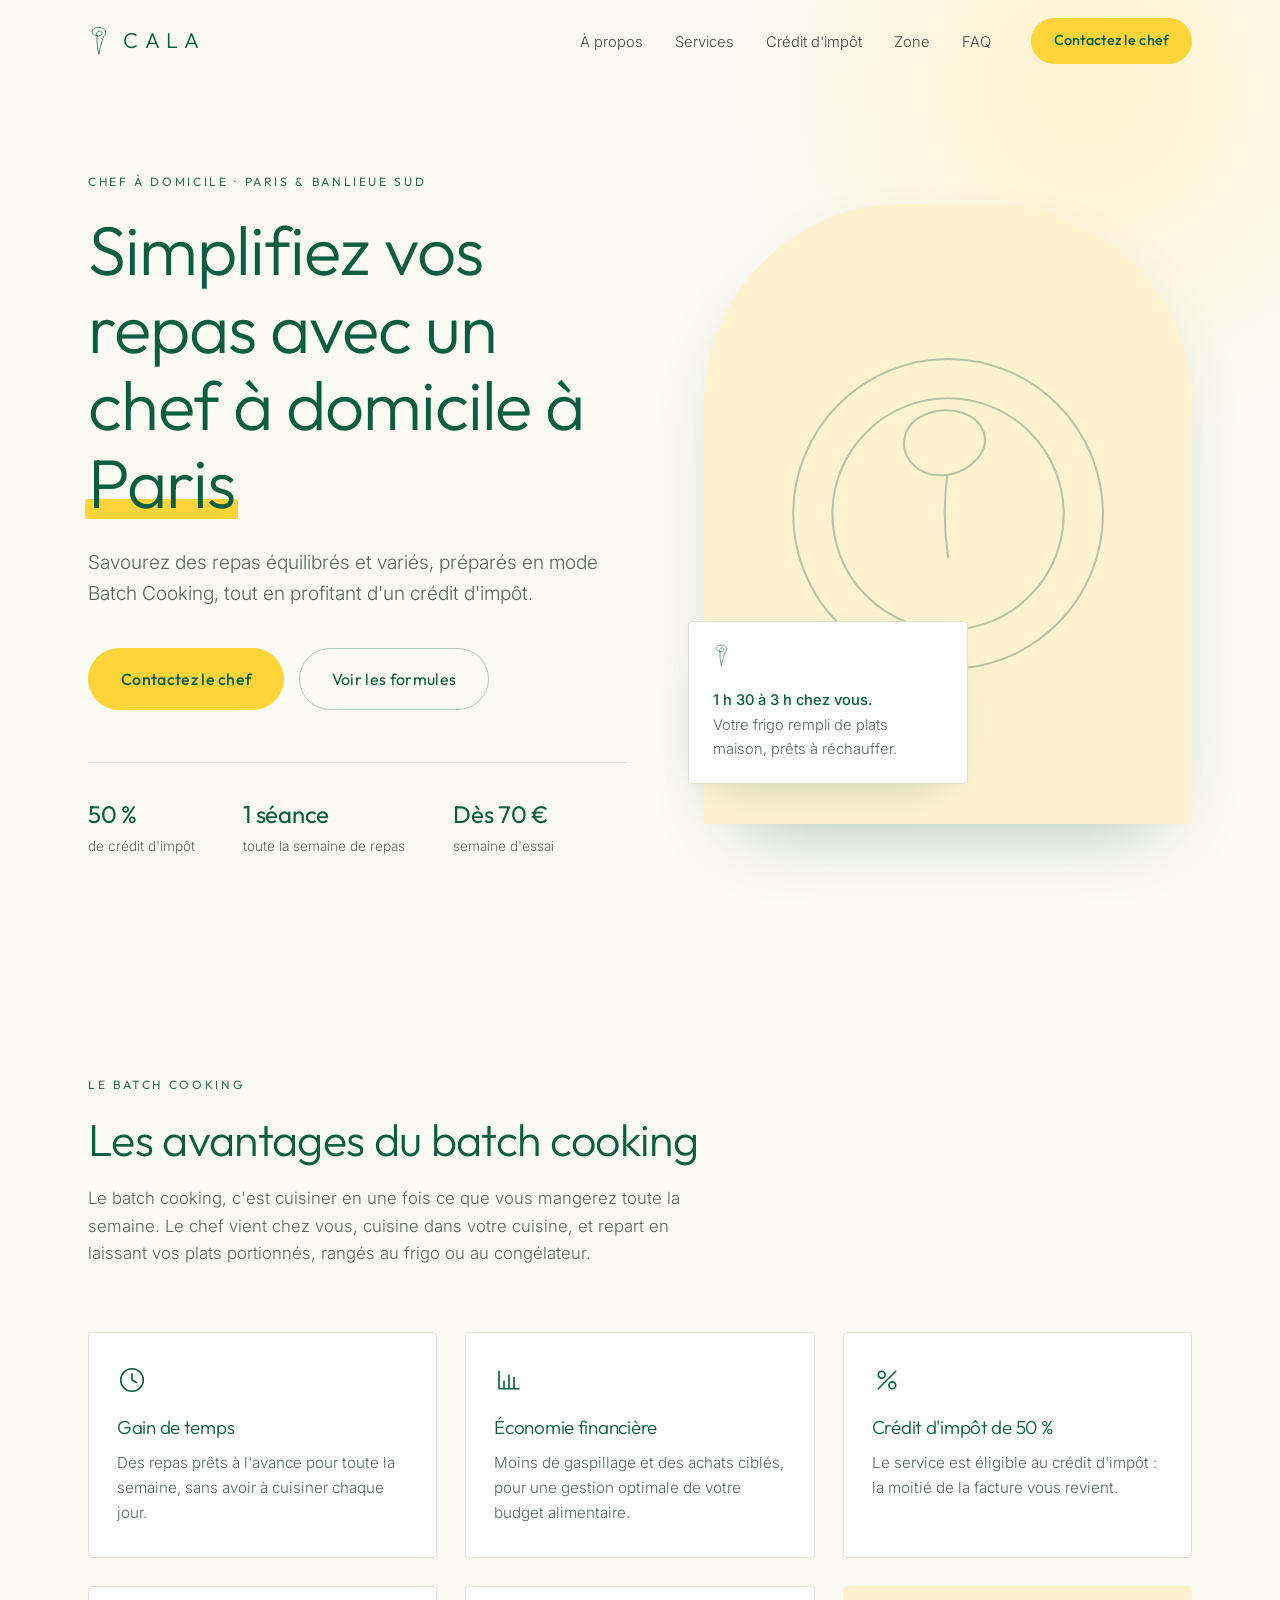
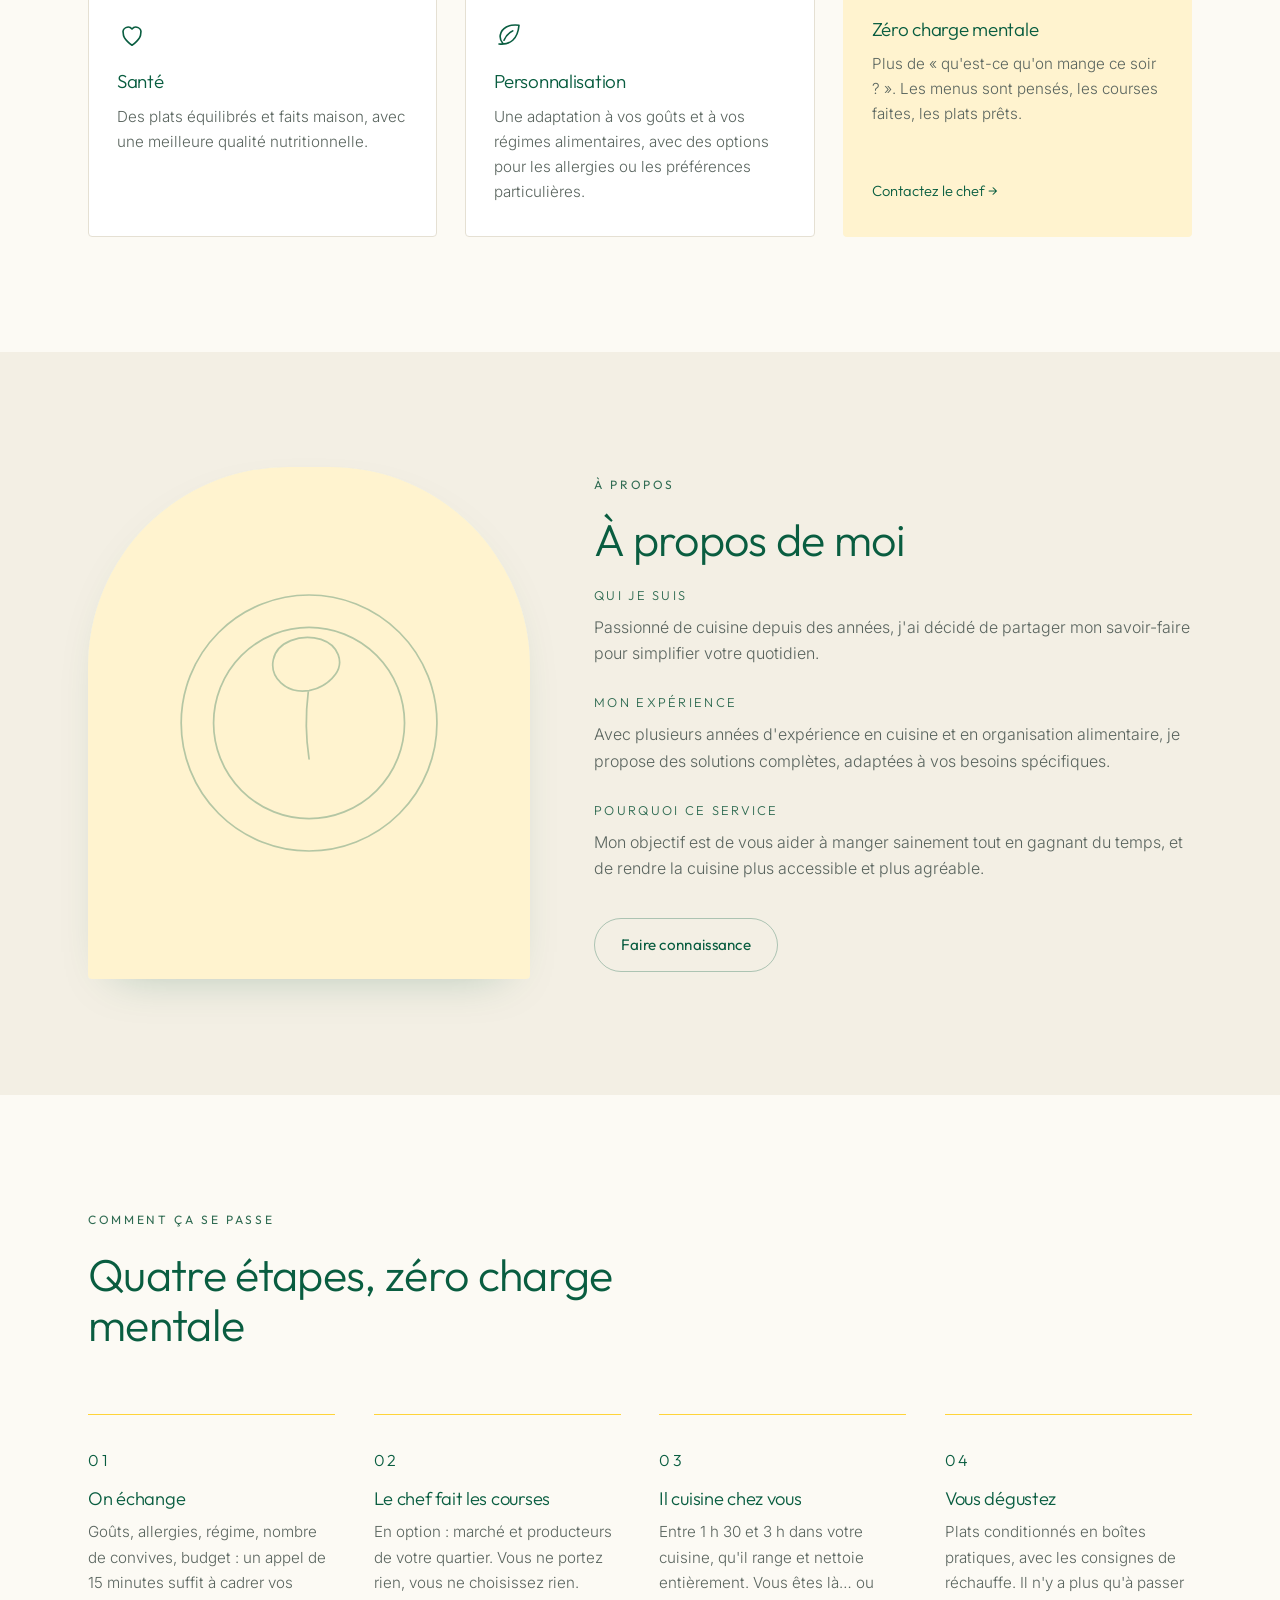
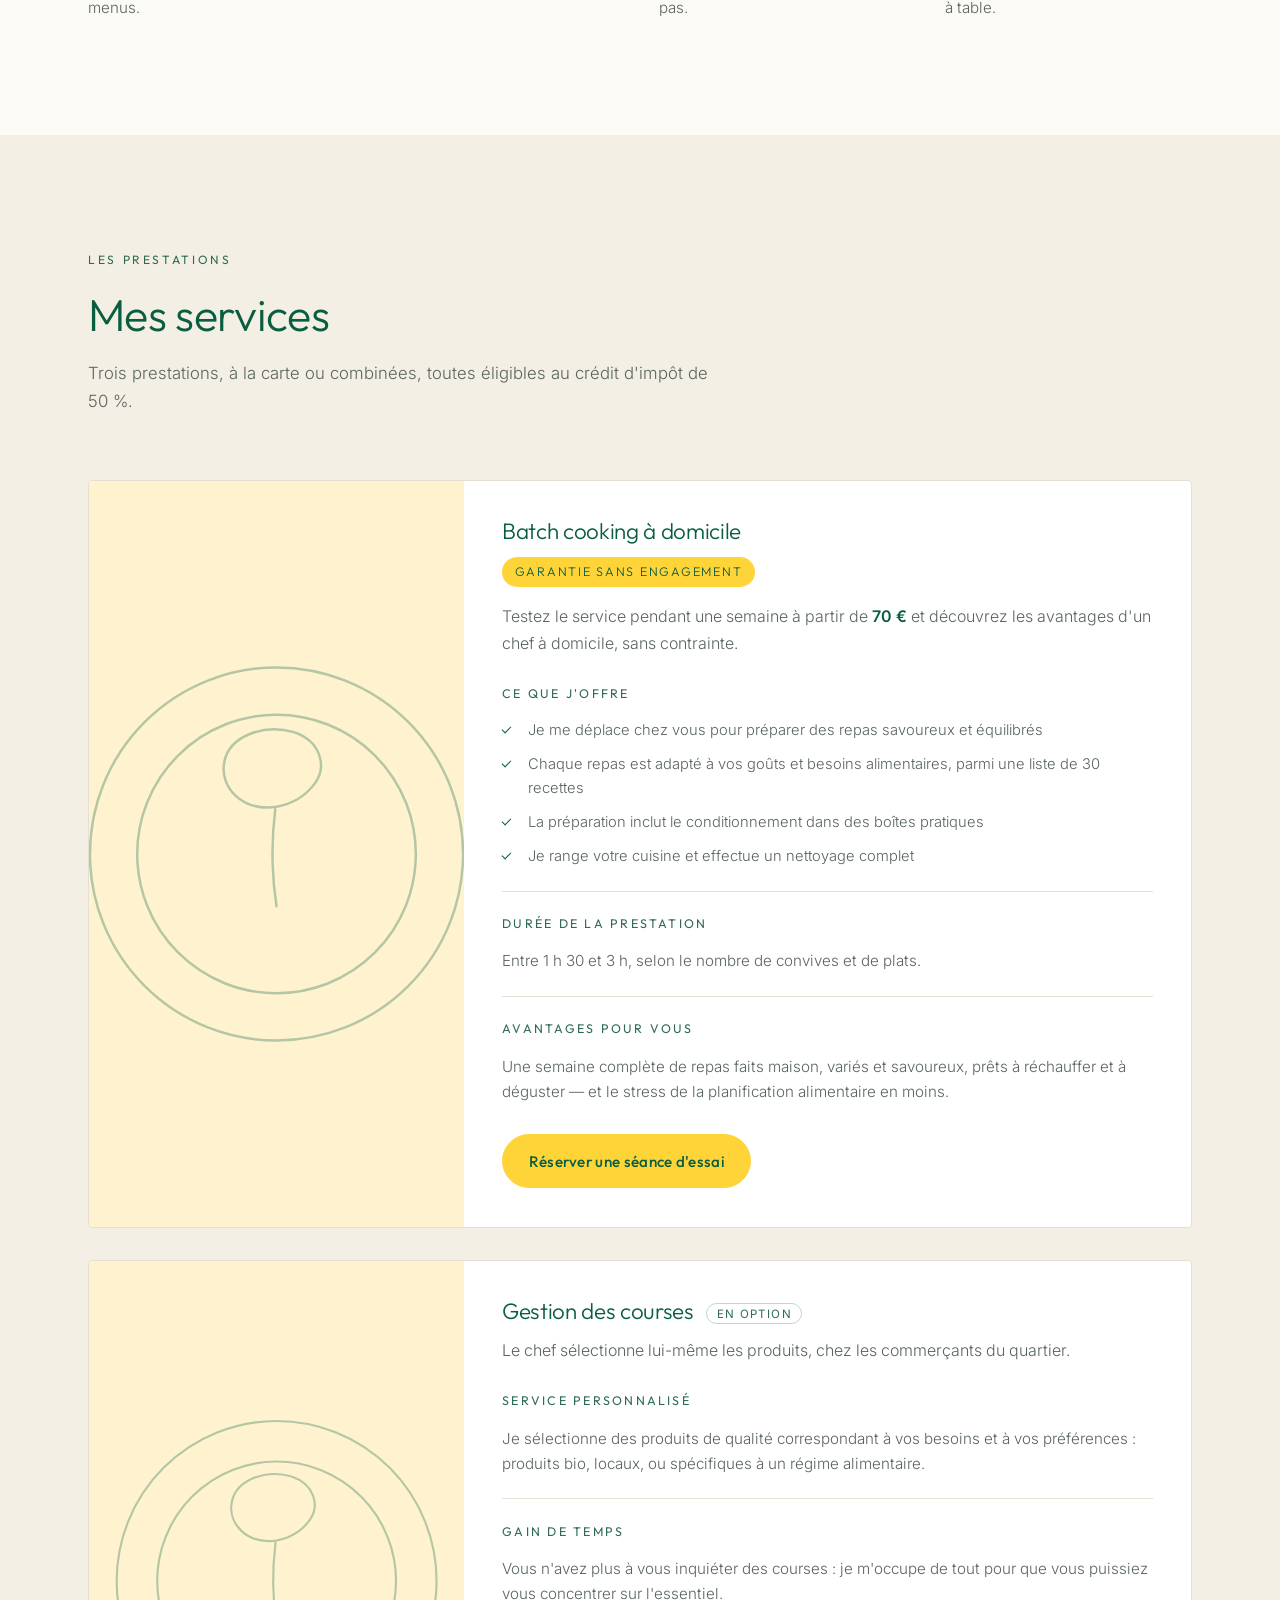
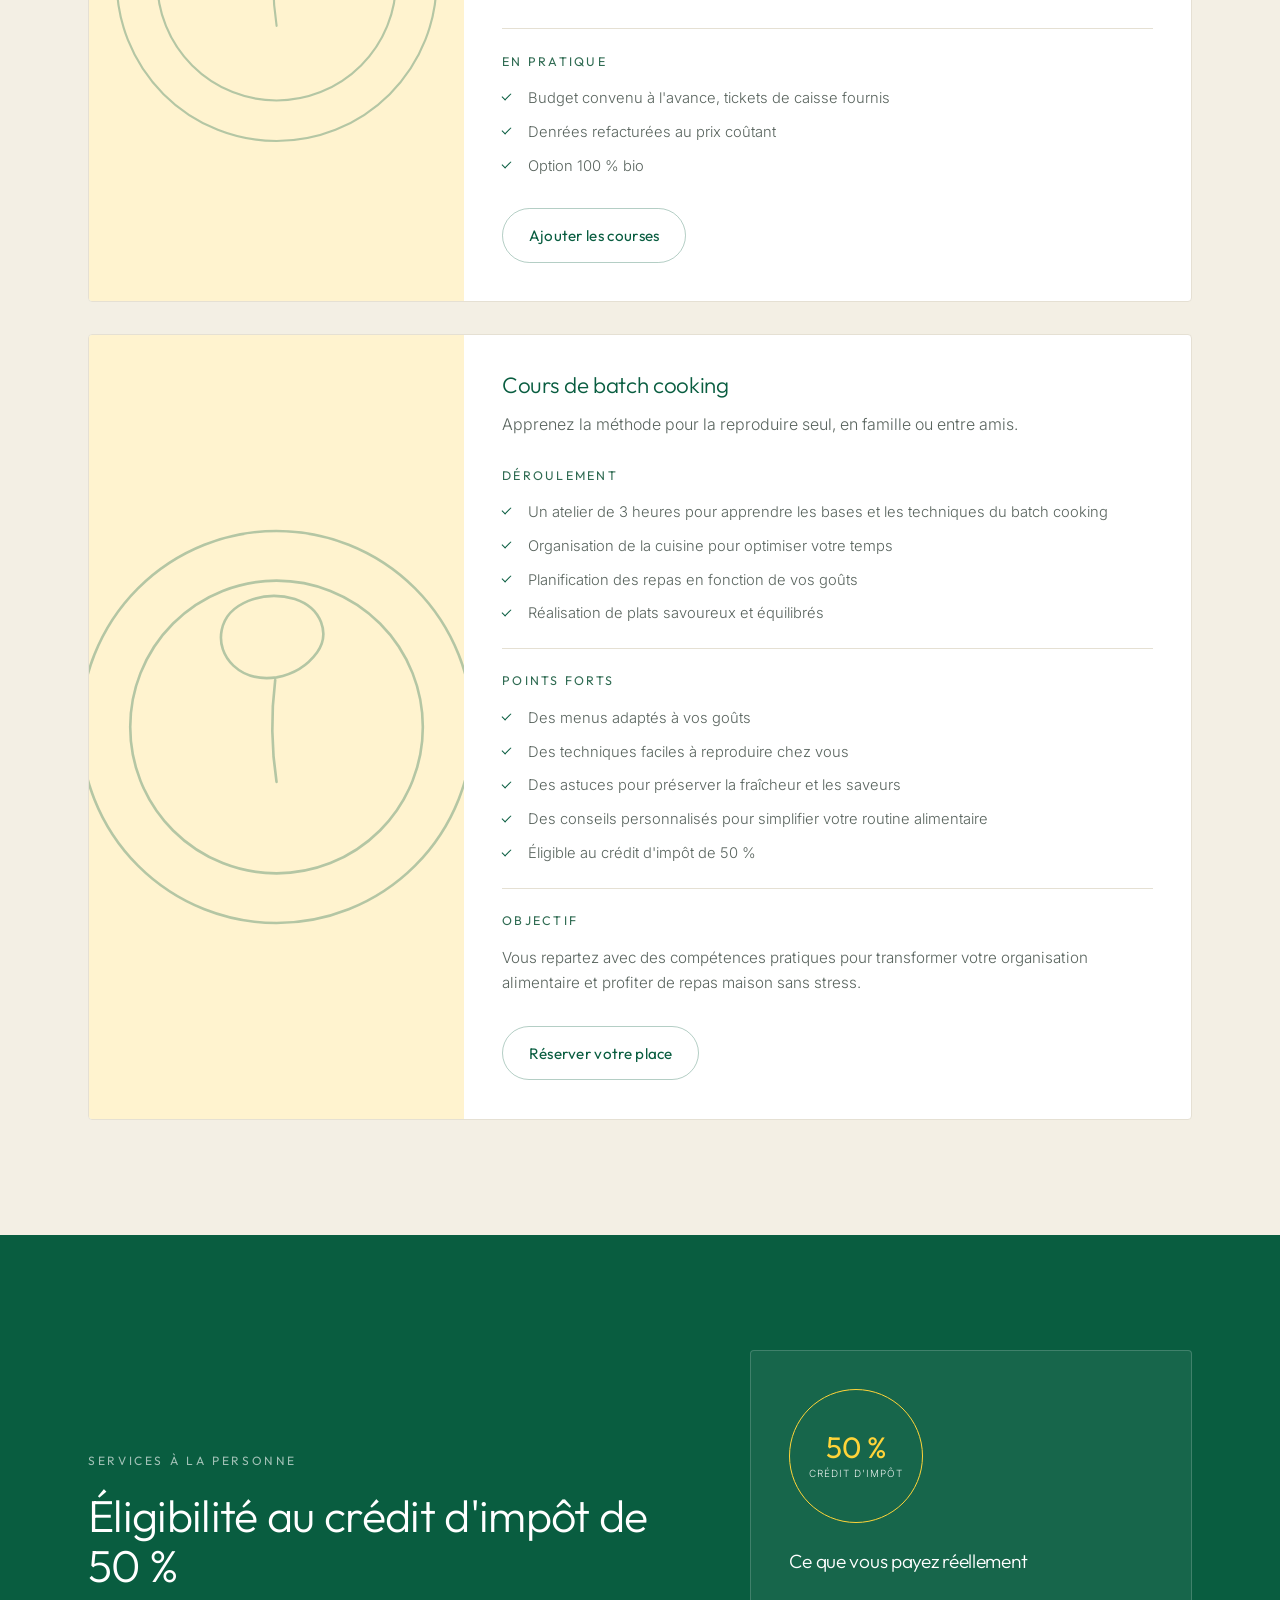
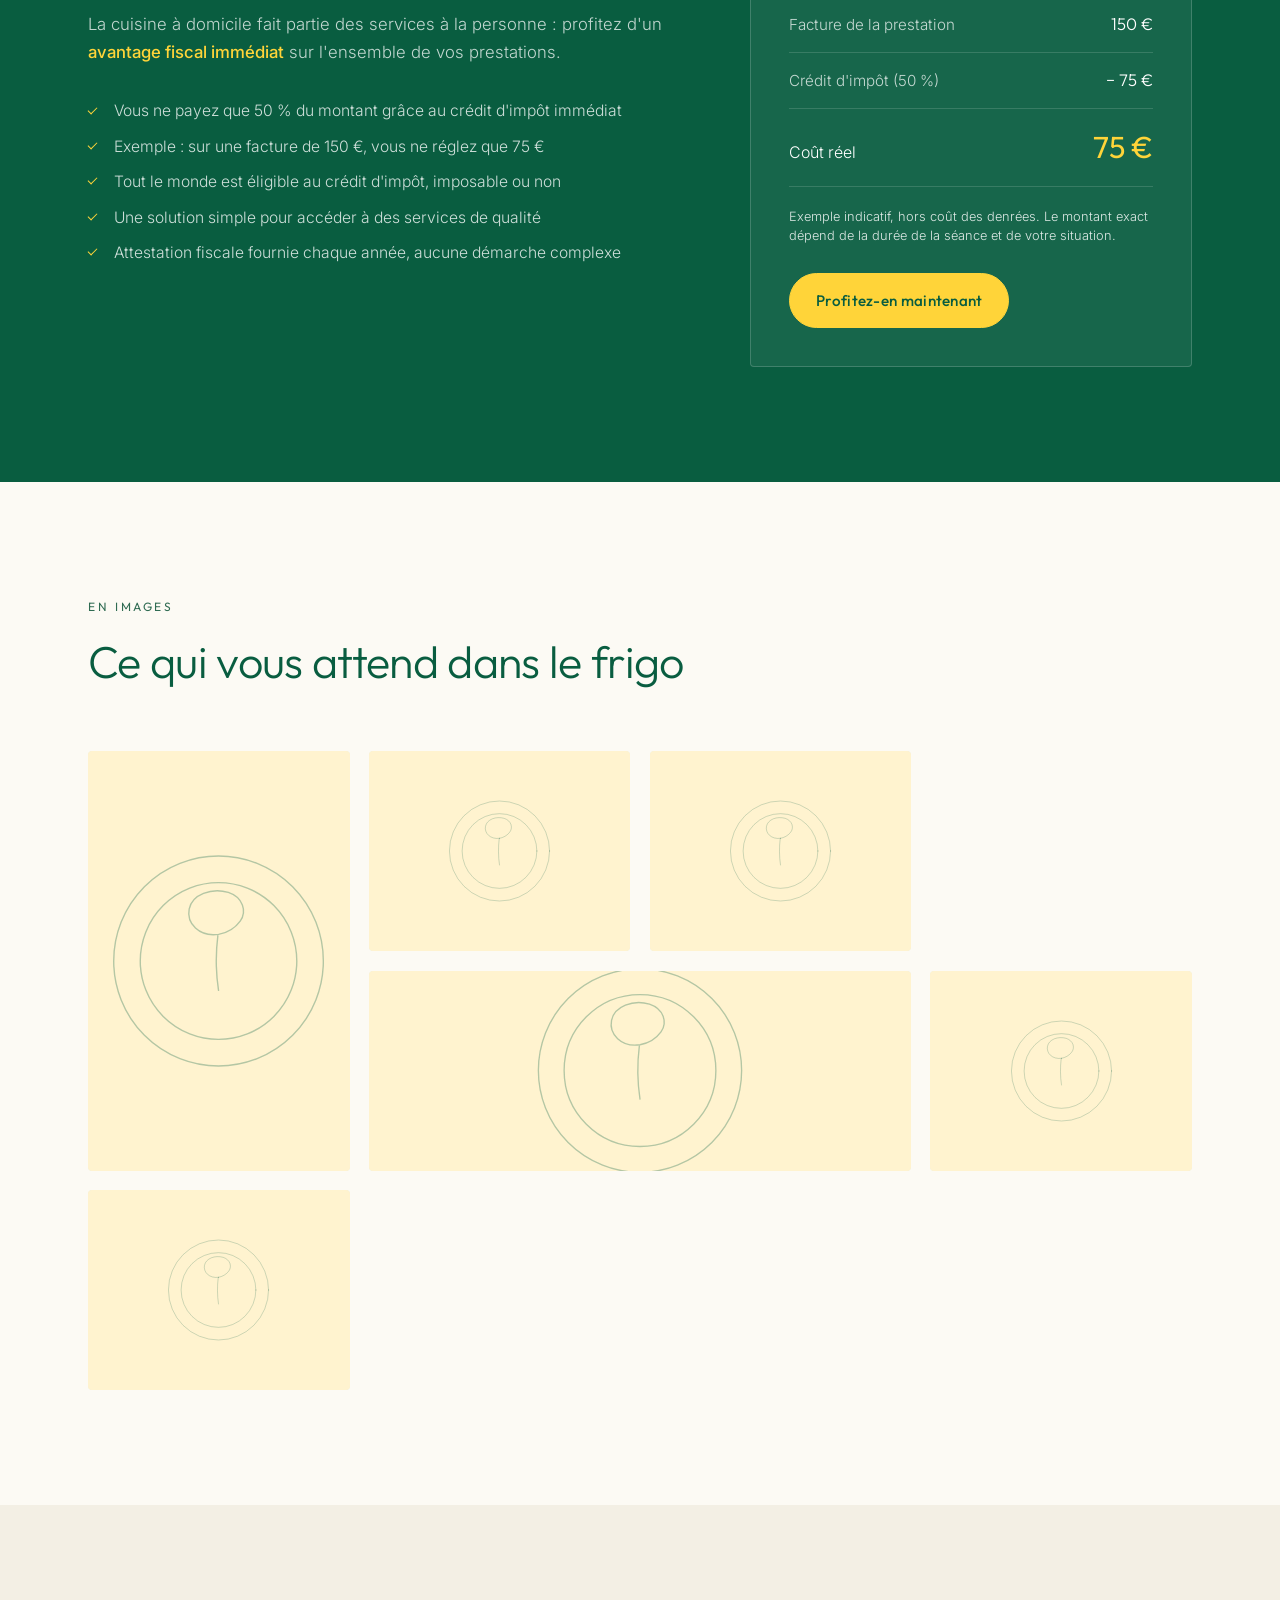
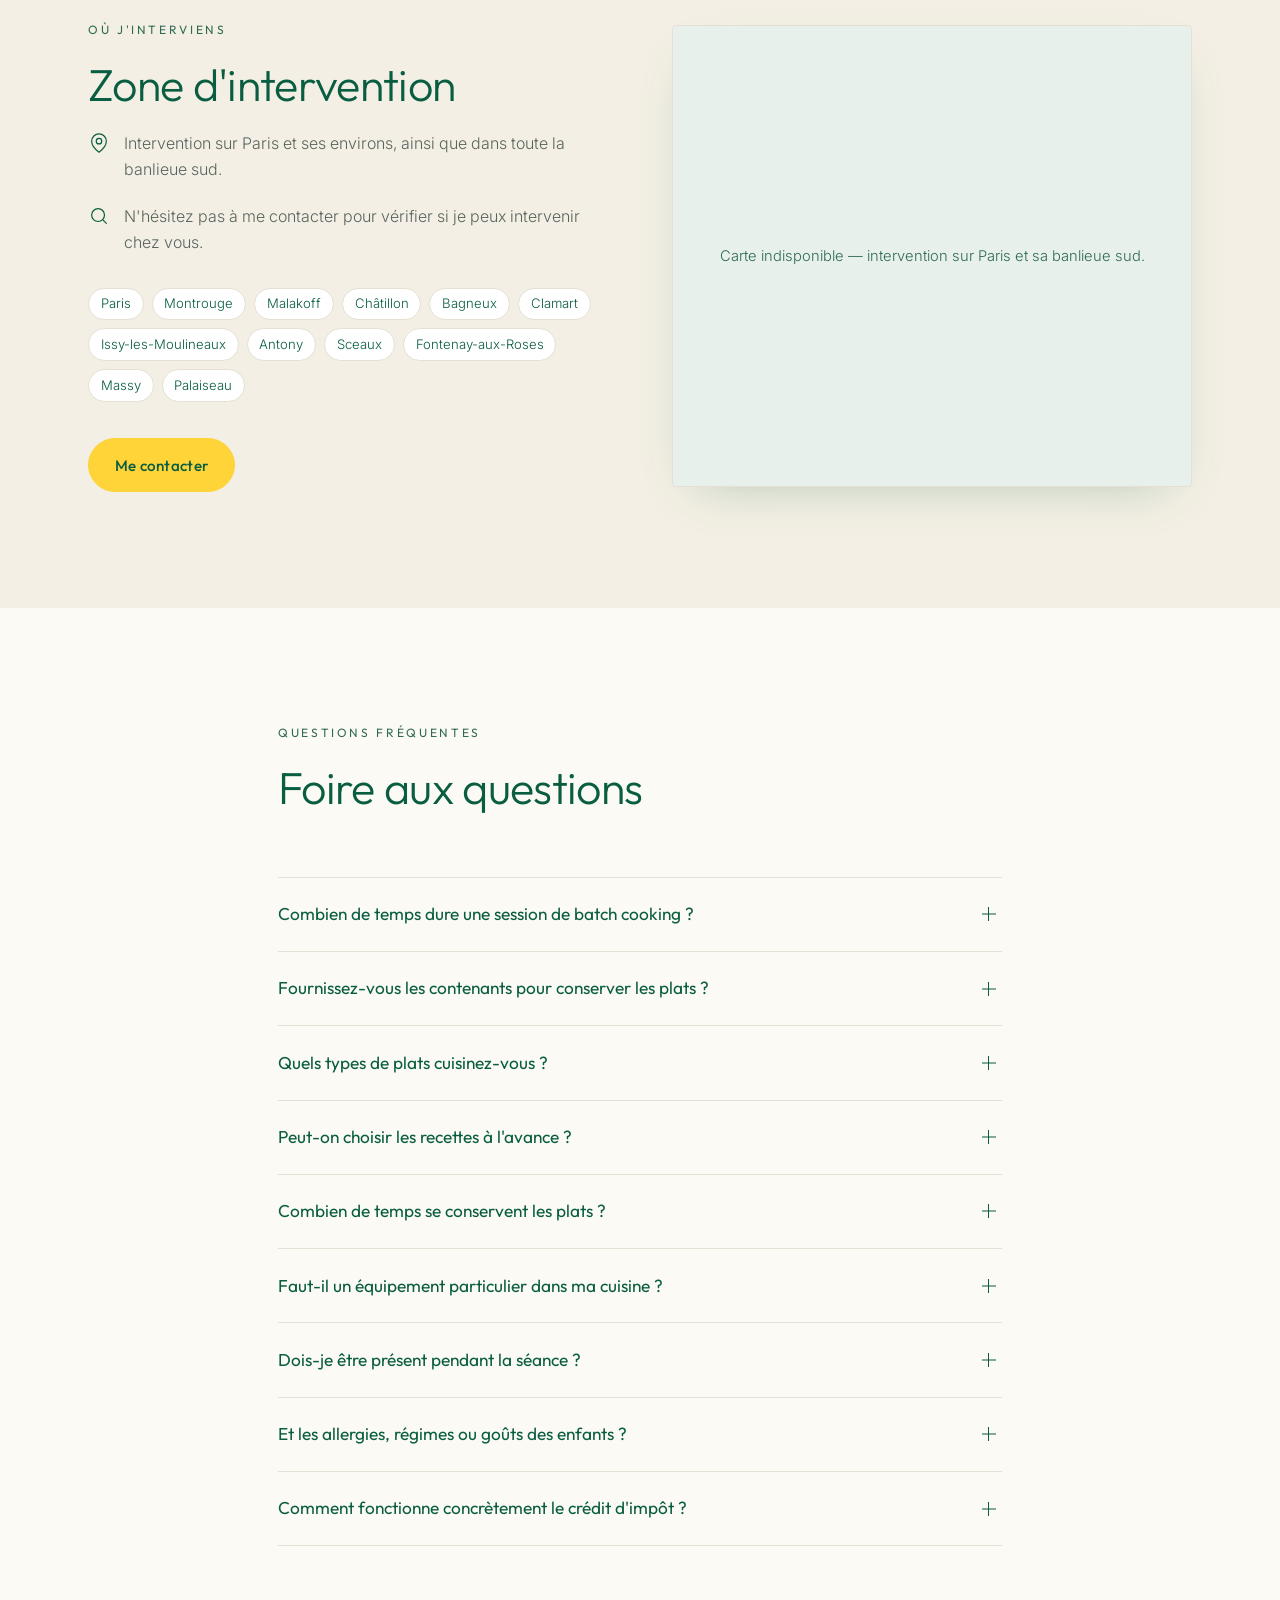
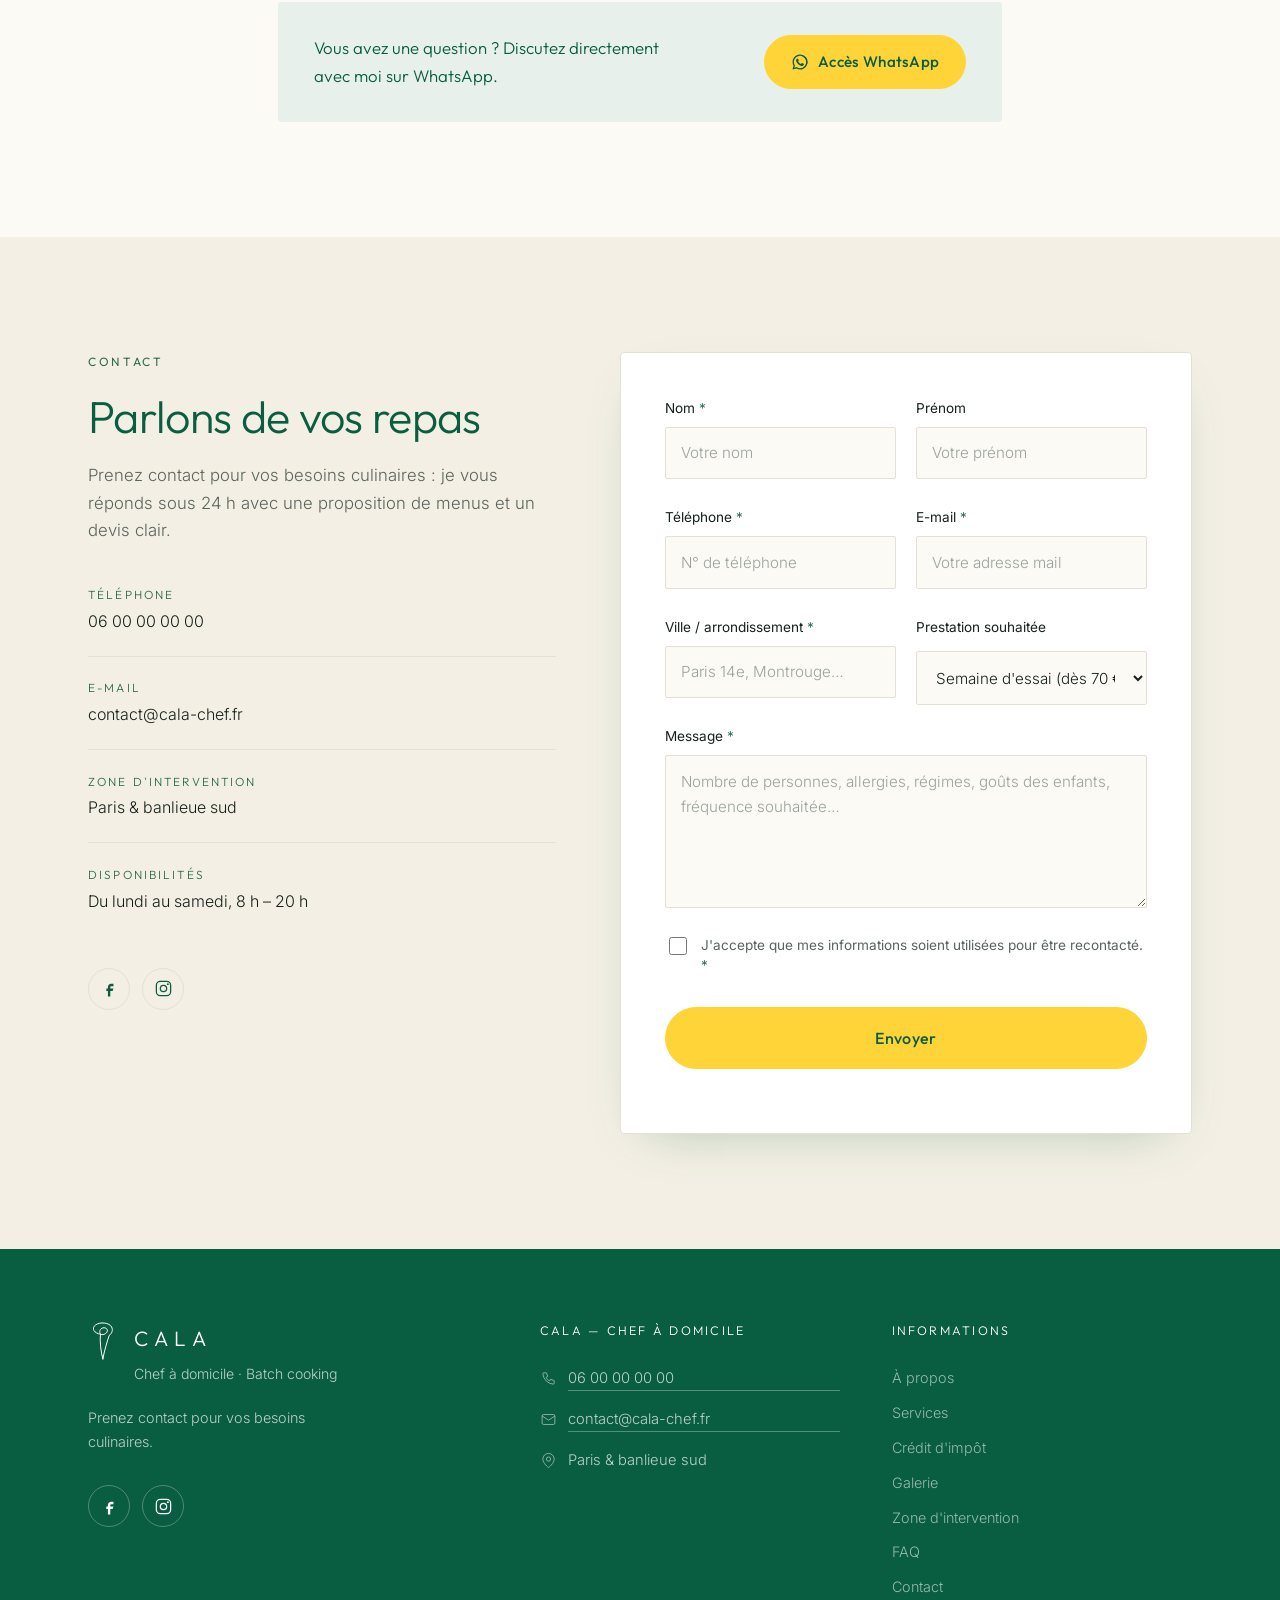
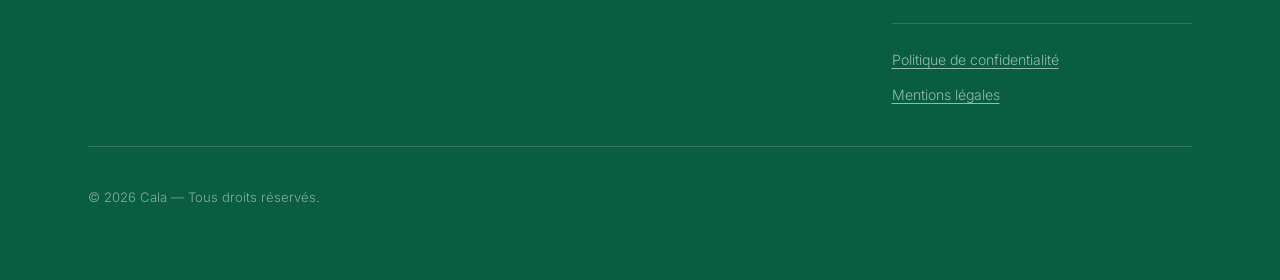
==== index.html @ 763d4fb4 "Zone d'intervention : recadrage de la carte, ajout de Massy et Palaiseau La carte était centrée sur " ====
<!DOCTYPE html>
<html lang="fr">
<head>
<meta charset="utf-8">
<meta name="viewport" content="width=device-width, initial-scale=1">
<title>Cala — Chef à domicile & batch cooking à Paris et en banlieue sud</title>
<meta name="description" content="Chef à domicile spécialisé en batch cooking à Paris et en banlieue sud. Une semaine de repas sains et variés préparés chez vous, avec 50 % de crédit d'impôt. Semaine d'essai sans engagement.">
<meta name="theme-color" content="#095D40">
<link rel="icon" href="assets/img/favicon.svg" type="image/svg+xml">
<meta property="og:type" content="website">
<meta property="og:title" content="Cala — Chef à domicile & batch cooking à Paris">
<meta property="og:description" content="Des repas équilibrés et variés préparés chez vous, en une seule séance. Crédit d'impôt de 50 %.">
<meta property="og:locale" content="fr_FR">
<link rel="preconnect" href="https://fonts.googleapis.com">
<link rel="preconnect" href="https://fonts.gstatic.com" crossorigin>
<link href="https://fonts.googleapis.com/css2?family=Outfit:wght@200;300;400;500;600&family=Inter:wght@300;400;500;600&display=swap" rel="stylesheet">
<link rel="stylesheet" href="assets/css/styles.css">
</head>
<body>

<a class="skip-link" href="#main">Aller au contenu principal</a>

<!-- Marque Cala : tracé unique réutilisé partout via <use> -->
<svg class="sprite" aria-hidden="true" focusable="false" width="0" height="0">
  <symbol id="cala-mark" viewBox="0 0 240 320">
    <g fill="none" stroke="currentColor" stroke-width="8" stroke-linecap="round" stroke-linejoin="round">
      <path d="M100 106 C 46 98, 26 58, 60 32 C 96 5, 170 12, 189 48 C 202 73, 191 99, 169 117 C 152 168, 130 240, 119 304"/>
      <path d="M99 110 C 94 165, 102 245, 119 304"/>
      <path d="M100 106 C 86 86, 96 60, 120 55 C 145 50, 162 68, 152 88 C 143 105, 114 116, 100 106 Z"/>
    </g>
  </symbol>
</svg>

<header class="site-header" id="header">
  <div class="container site-header__inner">
    <a class="brand" href="#hero" aria-label="Cala, accueil">
      <span class="brand__mark" aria-hidden="true">
        <svg viewBox="0 0 240 320" focusable="false"><use href="#cala-mark"/></svg>
      </span>
      <span class="brand__word">Cala</span>
    </a>

    <nav class="nav" id="nav" aria-label="Navigation principale">
      <ul class="nav__list">
        <li><a href="#a-propos">À propos</a></li>
        <li><a href="#services">Services</a></li>
        <li><a href="#credit-impot">Crédit d'impôt</a></li>
        <li><a href="#zone">Zone</a></li>
        <li><a href="#faq">FAQ</a></li>
      </ul>
      <a class="btn btn--primary nav__cta" href="#contact">Contactez le chef</a>
    </nav>

    <button class="burger" id="burger" aria-expanded="false" aria-controls="nav" aria-label="Ouvrir le menu">
      <span></span><span></span><span></span>
    </button>
  </div>
</header>

<main id="main">

  <!-- ============ HERO ============ -->
  <section class="hero" id="hero">
    <div class="container hero__inner">
      <div class="hero__content">
        <p class="eyebrow reveal">Chef à domicile · Paris &amp; banlieue sud</p>
        <h1 class="hero__title reveal">
          Simplifiez vos repas avec un chef à domicile à <span class="u-accent" data-city>Paris</span>
        </h1>
        <p class="hero__slogan reveal">
          Savourez des repas équilibrés et variés, préparés en mode Batch&nbsp;Cooking,
          tout en profitant d'un crédit d'impôt.
        </p>
        <div class="hero__actions reveal">
          <a class="btn btn--primary btn--lg" href="#contact">Contactez le chef</a>
          <a class="btn btn--ghost btn--lg" href="#services">Voir les formules</a>
        </div>
        <ul class="hero__proof reveal">
          <li><strong>50&nbsp;%</strong><span>de crédit d'impôt</span></li>
          <li><strong>1 séance</strong><span>toute la semaine de repas</span></li>
          <li><strong>Dès 70&nbsp;€</strong><span>semaine d'essai</span></li>
        </ul>
      </div>

      <div class="hero__visual reveal">
        <figure class="hero__photo">
          <img src="https://images.unsplash.com/photo-1546069901-ba9599a7e63c?auto=format&fit=crop&w=900&q=80"
               alt="Bol repas équilibré préparé par un chef à domicile" width="900" height="1100" fetchpriority="high">
        </figure>
        <div class="hero__card">
          <span class="hero__card-mark" aria-hidden="true">
            <svg viewBox="0 0 240 320" focusable="false"><use href="#cala-mark"/></svg>
          </span>
          <p><strong>1 h 30 à 3 h chez vous.</strong> Votre frigo rempli de plats maison, prêts à réchauffer.</p>
        </div>
      </div>
    </div>
  </section>

  <!-- ============ AVANTAGES ============ -->
  <section class="section" id="avantages">
    <div class="container">
      <header class="section__head reveal">
        <p class="eyebrow">Le batch cooking</p>
        <h2 class="section__title">Les avantages du batch cooking</h2>
        <p class="section__lead">
          Le batch cooking, c'est cuisiner en une fois ce que vous mangerez toute la semaine.
          Le chef vient chez vous, cuisine dans votre cuisine, et repart en laissant vos plats
          portionnés, rangés au frigo ou au congélateur.
        </p>
      </header>

      <ul class="cards cards--3">
        <li class="card reveal">
          <span class="card__icon" aria-hidden="true">
            <svg viewBox="0 0 24 24" fill="none" stroke="currentColor" stroke-width="1.3" stroke-linecap="round" stroke-linejoin="round">
              <circle cx="12" cy="12" r="9"/><path d="M12 7v5l3.5 2"/>
            </svg>
          </span>
          <h3>Gain de temps</h3>
          <p>Des repas prêts à l'avance pour toute la semaine, sans avoir à cuisiner chaque jour.</p>
        </li>
        <li class="card reveal">
          <span class="card__icon" aria-hidden="true">
            <svg viewBox="0 0 24 24" fill="none" stroke="currentColor" stroke-width="1.3" stroke-linecap="round" stroke-linejoin="round">
              <path d="M4 19V5m0 14h16M8 19v-6m4 6V8m4 11v-9"/>
            </svg>
          </span>
          <h3>Économie financière</h3>
          <p>Moins de gaspillage et des achats ciblés, pour une gestion optimale de votre budget alimentaire.</p>
        </li>
        <li class="card reveal">
          <span class="card__icon" aria-hidden="true">
            <svg viewBox="0 0 24 24" fill="none" stroke="currentColor" stroke-width="1.3" stroke-linecap="round" stroke-linejoin="round">
              <path d="M19 5 5 19"/><circle cx="7.75" cy="7.75" r="2.75"/><circle cx="16.25" cy="16.25" r="2.75"/>
            </svg>
          </span>
          <h3>Crédit d'impôt de 50 %</h3>
          <p>Le service est éligible au crédit d'impôt : la moitié de la facture vous revient.</p>
        </li>
        <li class="card reveal">
          <span class="card__icon" aria-hidden="true">
            <svg viewBox="0 0 24 24" fill="none" stroke="currentColor" stroke-width="1.3" stroke-linecap="round" stroke-linejoin="round">
              <path d="M12 21s-7-4.6-7-9.5A4 4 0 0 1 12 8a4 4 0 0 1 7 3.5C19 16.4 12 21 12 21z"/>
            </svg>
          </span>
          <h3>Santé</h3>
          <p>Des plats équilibrés et faits maison, avec une meilleure qualité nutritionnelle.</p>
        </li>
        <li class="card reveal">
          <span class="card__icon" aria-hidden="true">
            <svg viewBox="0 0 24 24" fill="none" stroke="currentColor" stroke-width="1.3" stroke-linecap="round" stroke-linejoin="round">
              <path d="M4 20c9 1 15-4 16-15-8-1-14 2-15 8-.4 2.6.6 4.7 2 6.4M8 17c1.5-3.4 4-6 7-7.5"/>
            </svg>
          </span>
          <h3>Personnalisation</h3>
          <p>Une adaptation à vos goûts et à vos régimes alimentaires, avec des options pour les allergies ou les préférences particulières.</p>
        </li>
        <li class="card card--quiet reveal">
          <h3>Zéro charge mentale</h3>
          <p>Plus de « qu'est-ce qu'on mange ce soir ? ». Les menus sont pensés, les courses faites, les plats prêts.</p>
          <a class="card__link" href="#contact">Contactez le chef</a>
        </li>
      </ul>
    </div>
  </section>

  <!-- ============ À PROPOS ============ -->
  <section class="section section--alt" id="a-propos">
    <div class="container about">
      <figure class="about__photo reveal">
        <img src="https://images.unsplash.com/photo-1577219491135-ce391730fb2c?auto=format&fit=crop&w=900&q=80"
             alt="Le chef en cuisine, entouré de légumes frais" loading="lazy" width="900" height="1100">
      </figure>

      <div class="about__content reveal">
        <p class="eyebrow">À propos</p>
        <h2 class="section__title">À propos de moi</h2>

        <dl class="about__list">
          <div>
            <dt>Qui je suis</dt>
            <dd>Passionné de cuisine depuis des années, j'ai décidé de partager mon savoir-faire pour simplifier votre quotidien.</dd>
          </div>
          <div>
            <dt>Mon expérience</dt>
            <dd>Avec plusieurs années d'expérience en cuisine et en organisation alimentaire, je propose des solutions complètes, adaptées à vos besoins spécifiques.</dd>
          </div>
          <div>
            <dt>Pourquoi ce service</dt>
            <dd>Mon objectif est de vous aider à manger sainement tout en gagnant du temps, et de rendre la cuisine plus accessible et plus agréable.</dd>
          </div>
        </dl>

        <a class="btn btn--ghost" href="#contact">Faire connaissance</a>
      </div>
    </div>
  </section>

  <!-- ============ ÉTAPES ============ -->
  <section class="section" id="deroulement">
    <div class="container">
      <header class="section__head reveal">
        <p class="eyebrow">Comment ça se passe</p>
        <h2 class="section__title">Quatre étapes, zéro charge mentale</h2>
      </header>

      <ol class="steps">
        <li class="step reveal">
          <span class="step__num">01</span>
          <h3>On échange</h3>
          <p>Goûts, allergies, régime, nombre de convives, budget : un appel de 15 minutes suffit à cadrer vos menus.</p>
        </li>
        <li class="step reveal">
          <span class="step__num">02</span>
          <h3>Le chef fait les courses</h3>
          <p>En option : marché et producteurs de votre quartier. Vous ne portez rien, vous ne choisissez rien.</p>
        </li>
        <li class="step reveal">
          <span class="step__num">03</span>
          <h3>Il cuisine chez vous</h3>
          <p>Entre 1 h 30 et 3 h dans votre cuisine, qu'il range et nettoie entièrement. Vous êtes là… ou pas.</p>
        </li>
        <li class="step reveal">
          <span class="step__num">04</span>
          <h3>Vous dégustez</h3>
          <p>Plats conditionnés en boîtes pratiques, avec les consignes de réchauffe. Il n'y a plus qu'à passer à table.</p>
        </li>
      </ol>
    </div>
  </section>

  <!-- ============ SERVICES ============ -->
  <section class="section section--alt" id="services">
    <div class="container">
      <header class="section__head reveal">
        <p class="eyebrow">Les prestations</p>
        <h2 class="section__title">Mes services</h2>
        <p class="section__lead">Trois prestations, à la carte ou combinées, toutes éligibles au crédit d'impôt de 50 %.</p>
      </header>

      <div class="services">

        <article class="service reveal">
          <div class="service__media">
            <img src="https://images.unsplash.com/photo-1495521821757-a1efb6729352?auto=format&fit=crop&w=800&q=80"
                 alt="Plats maison portionnés en bocaux, prêts pour la semaine" loading="lazy" width="800" height="600">
          </div>
          <div class="service__body">
            <h3>Batch cooking à domicile</h3>
            <p class="service__badge">Garantie sans engagement</p>
            <p class="service__intro">
              Testez le service pendant une semaine à partir de <strong>70 €</strong> et découvrez
              les avantages d'un chef à domicile, sans contrainte.
            </p>

            <div class="service__group">
              <h4>Ce que j'offre</h4>
              <ul class="ticks">
                <li>Je me déplace chez vous pour préparer des repas savoureux et équilibrés</li>
                <li>Chaque repas est adapté à vos goûts et besoins alimentaires, parmi une liste de 30 recettes</li>
                <li>La préparation inclut le conditionnement dans des boîtes pratiques</li>
                <li>Je range votre cuisine et effectue un nettoyage complet</li>
              </ul>
            </div>

            <div class="service__group">
              <h4>Durée de la prestation</h4>
              <p>Entre 1 h 30 et 3 h, selon le nombre de convives et de plats.</p>
            </div>

            <div class="service__group">
              <h4>Avantages pour vous</h4>
              <p>
                Une semaine complète de repas faits maison, variés et savoureux, prêts à réchauffer
                et à déguster — et le stress de la planification alimentaire en moins.
              </p>
            </div>

            <a class="btn btn--primary" href="#contact">Réserver une séance d'essai</a>
          </div>
        </article>

        <article class="service reveal">
          <div class="service__media">
            <img src="https://images.unsplash.com/photo-1542838132-92c53300491e?auto=format&fit=crop&w=800&q=80"
                 alt="Étal de légumes frais de saison au marché" loading="lazy" width="800" height="600">
          </div>
          <div class="service__body">
            <h3>Gestion des courses <span class="service__option">en option</span></h3>
            <p class="service__intro">Le chef sélectionne lui-même les produits, chez les commerçants du quartier.</p>

            <div class="service__group">
              <h4>Service personnalisé</h4>
              <p>
                Je sélectionne des produits de qualité correspondant à vos besoins et à vos préférences :
                produits bio, locaux, ou spécifiques à un régime alimentaire.
              </p>
            </div>

            <div class="service__group">
              <h4>Gain de temps</h4>
              <p>
                Vous n'avez plus à vous inquiéter des courses : je m'occupe de tout pour que vous
                puissiez vous concentrer sur l'essentiel.
              </p>
            </div>

            <div class="service__group">
              <h4>En pratique</h4>
              <ul class="ticks">
                <li>Budget convenu à l'avance, tickets de caisse fournis</li>
                <li>Denrées refacturées au prix coûtant</li>
                <li>Option 100 % bio</li>
              </ul>
            </div>

            <a class="btn btn--ghost" href="#contact">Ajouter les courses</a>
          </div>
        </article>

        <article class="service reveal">
          <div class="service__media">
            <img src="https://images.unsplash.com/photo-1556910103-1c02745aae4d?auto=format&fit=crop&w=800&q=80"
                 alt="Cours de cuisine en famille dans une cuisine lumineuse" loading="lazy" width="800" height="600">
          </div>
          <div class="service__body">
            <h3>Cours de batch cooking</h3>
            <p class="service__intro">Apprenez la méthode pour la reproduire seul, en famille ou entre amis.</p>

            <div class="service__group">
              <h4>Déroulement</h4>
              <ul class="ticks">
                <li>Un atelier de 3 heures pour apprendre les bases et les techniques du batch cooking</li>
                <li>Organisation de la cuisine pour optimiser votre temps</li>
                <li>Planification des repas en fonction de vos goûts</li>
                <li>Réalisation de plats savoureux et équilibrés</li>
              </ul>
            </div>

            <div class="service__group">
              <h4>Points forts</h4>
              <ul class="ticks">
                <li>Des menus adaptés à vos goûts</li>
                <li>Des techniques faciles à reproduire chez vous</li>
                <li>Des astuces pour préserver la fraîcheur et les saveurs</li>
                <li>Des conseils personnalisés pour simplifier votre routine alimentaire</li>
                <li>Éligible au crédit d'impôt de 50 %</li>
              </ul>
            </div>

            <div class="service__group">
              <h4>Objectif</h4>
              <p>
                Vous repartez avec des compétences pratiques pour transformer votre organisation
                alimentaire et profiter de repas maison sans stress.
              </p>
            </div>

            <a class="btn btn--ghost" href="#contact">Réserver votre place</a>
          </div>
        </article>

      </div>
    </div>
  </section>

  <!-- ============ CRÉDIT D'IMPÔT ============ -->
  <section class="section section--dark" id="credit-impot">
    <div class="container credit">
      <div class="credit__content reveal">
        <p class="eyebrow eyebrow--light">Services à la personne</p>
        <h2 class="section__title">Éligibilité au crédit d'impôt de 50 %</h2>
        <p class="section__lead">
          La cuisine à domicile fait partie des services à la personne : profitez d'un
          <strong>avantage fiscal immédiat</strong> sur l'ensemble de vos prestations.
        </p>
        <ul class="ticks ticks--light">
          <li>Vous ne payez que 50 % du montant grâce au crédit d'impôt immédiat</li>
          <li>Exemple : sur une facture de 150 €, vous ne réglez que 75 €</li>
          <li>Tout le monde est éligible au crédit d'impôt, imposable ou non</li>
          <li>Une solution simple pour accéder à des services de qualité</li>
          <li>Attestation fiscale fournie chaque année, aucune démarche complexe</li>
        </ul>
      </div>

      <aside class="credit__calc reveal" aria-label="Exemple de calcul">
        <span class="badge-50" aria-hidden="true"><strong>50 %</strong><span>crédit d'impôt</span></span>
        <h3>Ce que vous payez réellement</h3>
        <dl class="calc">
          <div><dt>Facture de la prestation</dt><dd>150 €</dd></div>
          <div><dt>Crédit d'impôt (50 %)</dt><dd>− 75 €</dd></div>
          <div class="calc__total"><dt>Coût réel</dt><dd>75 €</dd></div>
        </dl>
        <p class="calc__note">
          Exemple indicatif, hors coût des denrées. Le montant exact dépend de la durée
          de la séance et de votre situation.
        </p>
        <a class="btn btn--light" href="#contact">Profitez-en maintenant</a>
      </aside>
    </div>
  </section>

  <!-- ============ GALERIE ============ -->
  <section class="section" id="galerie">
    <div class="container">
      <header class="section__head reveal">
        <p class="eyebrow">En images</p>
        <h2 class="section__title">Ce qui vous attend dans le frigo</h2>
      </header>

      <div class="gallery" id="gallery">
        <figure class="gallery__item gallery__item--tall reveal">
          <img src="https://images.unsplash.com/photo-1512621776951-a57141f2eefd?auto=format&fit=crop&w=800&q=80" alt="Salade de saison colorée en bol" loading="lazy">
        </figure>
        <figure class="gallery__item reveal">
          <img src="https://images.unsplash.com/photo-1467003909585-2f8a72700288?auto=format&fit=crop&w=800&q=80" alt="Pavé de saumon rôti et légumes verts" loading="lazy">
        </figure>
        <figure class="gallery__item reveal">
          <img src="https://images.unsplash.com/photo-1498837167922-ddd27525d352?auto=format&fit=crop&w=800&q=80" alt="Repas préparés à l'avance en boîtes hermétiques" loading="lazy">
        </figure>
        <figure class="gallery__item gallery__item--wide reveal">
          <img src="https://images.unsplash.com/photo-1466637574441-749b8f19452f?auto=format&fit=crop&w=1000&q=80" alt="Légumes frais en cours de préparation" loading="lazy">
        </figure>
        <figure class="gallery__item reveal">
          <img src="https://images.unsplash.com/photo-1547592180-85f173990554?auto=format&fit=crop&w=800&q=80" alt="Soupe de légumes maison" loading="lazy">
        </figure>
        <figure class="gallery__item reveal">
          <img src="https://images.unsplash.com/photo-1540189549336-e6e99c3679fe?auto=format&fit=crop&w=800&q=80" alt="Assiette équilibrée de légumes et céréales" loading="lazy">
        </figure>
      </div>
    </div>
  </section>

  <!-- ============ ZONE D'INTERVENTION ============ -->
  <section class="section section--alt" id="zone">
    <div class="container zone">
      <div class="zone__content reveal">
        <p class="eyebrow">Où j'interviens</p>
        <h2 class="section__title">Zone d'intervention</h2>

        <ul class="zone__points">
          <li>
            <span class="zone__icon" aria-hidden="true">
              <svg viewBox="0 0 24 24" fill="none" stroke="currentColor" stroke-width="1.3" stroke-linecap="round" stroke-linejoin="round">
                <path d="M20 10c0 6-8 12-8 12s-8-6-8-12a8 8 0 0 1 16 0z"/><circle cx="12" cy="10" r="3"/>
              </svg>
            </span>
            <p>Intervention sur <span data-city>Paris</span> et ses environs, ainsi que dans toute la banlieue sud.</p>
          </li>
          <li>
            <span class="zone__icon" aria-hidden="true">
              <svg viewBox="0 0 24 24" fill="none" stroke="currentColor" stroke-width="1.3" stroke-linecap="round" stroke-linejoin="round">
                <circle cx="11" cy="11" r="7"/><path d="m20 20-3.5-3.5"/>
              </svg>
            </span>
            <p>N'hésitez pas à me contacter pour vérifier si je peux intervenir chez vous.</p>
          </li>
        </ul>

        <ul class="zone__cities">
          <li>Paris</li><li>Montrouge</li><li>Malakoff</li><li>Châtillon</li><li>Bagneux</li>
          <li>Clamart</li><li>Issy-les-Moulineaux</li><li>Antony</li><li>Sceaux</li><li>Fontenay-aux-Roses</li>
          <li>Massy</li><li>Palaiseau</li>
        </ul>

        <a class="btn btn--primary" href="#contact">Me contacter</a>
      </div>

      <div class="zone__map reveal">
        <p class="zone__map-fallback">Carte indisponible — intervention sur Paris et sa banlieue sud.</p>
        <iframe
          title="Carte de la zone d'intervention"
          src="https://www.google.com/maps?q=48.8000,2.3400&z=11&hl=fr&output=embed"
          loading="lazy" referrerpolicy="no-referrer-when-downgrade"></iframe>
      </div>
    </div>
  </section>

  <!-- ============ FAQ ============ -->
  <section class="section" id="faq">
    <div class="container container--narrow">
      <header class="section__head reveal">
        <p class="eyebrow">Questions fréquentes</p>
        <h2 class="section__title">Foire aux questions</h2>
      </header>

      <div class="faq">
        <details class="faq__item reveal">
          <summary>Combien de temps dure une session de batch cooking ?</summary>
          <div class="faq__body"><p>La durée moyenne est de 1 h 30 à 3 h, selon vos besoins : le nombre de convives, de plats et de repas à préparer.</p></div>
        </details>
        <details class="faq__item reveal">
          <summary>Fournissez-vous les contenants pour conserver les plats ?</summary>
          <div class="faq__body"><p>Oui, les contenants sont fournis pour garantir une conservation optimale de vos plats. Si vous préférez utiliser les vôtres, c'est également possible.</p></div>
        </details>
        <details class="faq__item reveal">
          <summary>Quels types de plats cuisinez-vous ?</summary>
          <div class="faq__body"><p>Je m'adapte à vos préférences : cuisine traditionnelle, végétarienne, exotique… Les menus sont construits parmi une liste de 30 recettes, renouvelées régulièrement.</p></div>
        </details>
        <details class="faq__item reveal">
          <summary>Peut-on choisir les recettes à l'avance ?</summary>
          <div class="faq__body"><p>Oui, je travaille avec vous pour établir un menu qui correspond à vos attentes, avant chaque séance.</p></div>
        </details>
        <details class="faq__item reveal">
          <summary>Combien de temps se conservent les plats ?</summary>
          <div class="faq__body"><p>De 3 à 5 jours au réfrigérateur selon les préparations, et jusqu'à 3 mois au congélateur. Chaque contenant est étiqueté avec la date et le mode de réchauffe.</p></div>
        </details>
        <details class="faq__item reveal">
          <summary>Faut-il un équipement particulier dans ma cuisine ?</summary>
          <div class="faq__body"><p>Non. Une plaque, un four et un plan de travail suffisent. J'apporte mes couteaux et mon petit matériel.</p></div>
        </details>
        <details class="faq__item reveal">
          <summary>Dois-je être présent pendant la séance ?</summary>
          <div class="faq__body"><p>Ce n'est pas nécessaire. Beaucoup de familles laissent les clés ou un accès. Vous retrouvez simplement votre cuisine propre et vos plats prêts.</p></div>
        </details>
        <details class="faq__item reveal">
          <summary>Et les allergies, régimes ou goûts des enfants ?</summary>
          <div class="faq__body"><p>Tout est pris en compte lors du premier échange : allergies, intolérances, régime végétarien, sans porc, sans lactose, aliments détestés… y compris pour les plus jeunes.</p></div>
        </details>
        <details class="faq__item reveal">
          <summary>Comment fonctionne concrètement le crédit d'impôt ?</summary>
          <div class="faq__body"><p>Les heures de cuisine et de courses à domicile ouvrent droit à 50 % de crédit d'impôt. Une attestation fiscale annuelle vous est remise, ou l'avance immédiate déduit directement la moitié du montant lors du paiement.</p></div>
        </details>
      </div>

      <aside class="whatsapp reveal">
        <p class="whatsapp__text">Vous avez une question ? Discutez directement avec moi sur WhatsApp.</p>
        <!-- Remplacer le numéro par celui du chef, au format international sans espaces ni « + » -->
        <a class="btn btn--primary" href="https://wa.me/33600000000" target="_blank" rel="noopener">
          <svg class="btn__icon" viewBox="0 0 24 24" fill="currentColor" aria-hidden="true">
            <path d="M12 2a10 10 0 0 0-8.6 15L2 22l5.2-1.4A10 10 0 1 0 12 2zm0 18.2a8.2 8.2 0 0 1-4.2-1.2l-.3-.2-3.1.8.8-3-.2-.3A8.2 8.2 0 1 1 12 20.2zm4.6-6.1c-.2-.1-1.5-.700-1.7-.8-.2-.1-.4-.1-.6.1s-.6.8-.8 1c-.1.2-.3.2-.5.1a6.7 6.7 0 0 1-3.3-2.9c-.2-.4.2-.4.6-1.2.1-.2 0-.4 0-.5s-.6-1.4-.8-1.9c-.2-.5-.4-.4-.6-.4h-.5a1 1 0 0 0-.7.3c-.3.3-.9.9-.9 2.1s.9 2.5 1.1 2.7c.1.2 1.8 2.8 4.4 3.9 1.6.7 2.2.7 3 .6.5 0 1.5-.6 1.7-1.2.2-.6.2-1.1.2-1.2-.1-.1-.3-.2-.5-.3z"/>
          </svg>
          Accès WhatsApp
        </a>
      </aside>
    </div>
  </section>

  <!-- ============ CONTACT ============ -->
  <section class="section section--alt" id="contact">
    <div class="container contact">
      <div class="contact__intro reveal">
        <p class="eyebrow">Contact</p>
        <h2 class="section__title">Parlons de vos repas</h2>
        <p class="section__lead">
          Prenez contact pour vos besoins culinaires : je vous réponds sous 24 h avec une
          proposition de menus et un devis clair.
        </p>

        <ul class="contact__info">
          <li>
            <span class="contact__label">Téléphone</span>
            <a href="tel:+33600000000">06 00 00 00 00</a>
          </li>
          <li>
            <span class="contact__label">E-mail</span>
            <a href="mailto:contact@cala-chef.fr">contact@cala-chef.fr</a>
          </li>
          <li>
            <span class="contact__label">Zone d'intervention</span>
            <span>Paris &amp; banlieue sud</span>
          </li>
          <li>
            <span class="contact__label">Disponibilités</span>
            <span>Du lundi au samedi, 8 h – 20 h</span>
          </li>
        </ul>

        <ul class="socials">
          <li>
            <a href="https://www.facebook.com/" target="_blank" rel="noopener" aria-label="Facebook">
              <svg viewBox="0 0 24 24" fill="currentColor" aria-hidden="true"><path d="M14 9h3V6h-3c-2.2 0-4 1.8-4 4v2H8v3h2v7h3v-7h3l1-3h-4v-2c0-.6.4-1 1-1z"/></svg>
            </a>
          </li>
          <li>
            <a href="https://www.instagram.com/" target="_blank" rel="noopener" aria-label="Instagram">
              <svg viewBox="0 0 24 24" fill="none" stroke="currentColor" stroke-width="1.6" aria-hidden="true">
                <rect x="3" y="3" width="18" height="18" rx="5"/><circle cx="12" cy="12" r="4"/><circle cx="17.5" cy="6.5" r="1.2" fill="currentColor" stroke="none"/>
              </svg>
            </a>
          </li>
        </ul>
      </div>

      <form class="form reveal" id="contact-form" novalidate>
        <div class="form__row">
          <div class="field">
            <label for="nom">Nom <span aria-hidden="true">*</span></label>
            <input type="text" id="nom" name="nom" autocomplete="family-name" placeholder="Votre nom" required>
            <p class="field__error" data-error-for="nom"></p>
          </div>
          <div class="field">
            <label for="prenom">Prénom</label>
            <input type="text" id="prenom" name="prenom" autocomplete="given-name" placeholder="Votre prénom">
            <p class="field__error" data-error-for="prenom"></p>
          </div>
        </div>

        <div class="form__row">
          <div class="field">
            <label for="tel">Téléphone <span aria-hidden="true">*</span></label>
            <input type="tel" id="tel" name="tel" autocomplete="tel" placeholder="N° de téléphone" required>
            <p class="field__error" data-error-for="tel"></p>
          </div>
          <div class="field">
            <label for="email">E-mail <span aria-hidden="true">*</span></label>
            <input type="email" id="email" name="email" autocomplete="email" placeholder="Votre adresse mail" required>
            <p class="field__error" data-error-for="email"></p>
          </div>
        </div>

        <div class="form__row">
          <div class="field">
            <label for="ville">Ville / arrondissement <span aria-hidden="true">*</span></label>
            <input type="text" id="ville" name="ville" placeholder="Paris 14e, Montrouge…" required>
            <p class="field__error" data-error-for="ville"></p>
          </div>
          <div class="field">
            <label for="prestation">Prestation souhaitée</label>
            <select id="prestation" name="prestation">
              <option>Semaine d'essai (dès 70 €)</option>
              <option>Batch cooking hebdomadaire</option>
              <option>Batch cooking + courses</option>
              <option>Cours de batch cooking</option>
              <option>Je ne sais pas encore</option>
            </select>
          </div>
        </div>

        <div class="field">
          <label for="message">Message <span aria-hidden="true">*</span></label>
          <textarea id="message" name="message" rows="5" required
                    placeholder="Nombre de personnes, allergies, régimes, goûts des enfants, fréquence souhaitée…"></textarea>
          <p class="field__error" data-error-for="message"></p>
        </div>

        <div class="field field--check">
          <input type="checkbox" id="consent" name="consent" required>
          <label for="consent">J'accepte que mes informations soient utilisées pour être recontacté. <span aria-hidden="true">*</span></label>
          <p class="field__error" data-error-for="consent"></p>
        </div>

        <button type="submit" class="btn btn--primary btn--lg btn--block">Envoyer</button>
        <p class="form__status" id="form-status" role="status" aria-live="polite"></p>
      </form>
    </div>
  </section>
</main>

<footer class="site-footer">
  <div class="container site-footer__inner">

    <div class="site-footer__cols">
      <div class="site-footer__col">
        <div class="site-footer__brand">
          <span class="brand__mark brand__mark--light" aria-hidden="true">
            <svg viewBox="0 0 240 320" focusable="false"><use href="#cala-mark"/></svg>
          </span>
          <div>
            <p class="site-footer__word">Cala</p>
            <p class="site-footer__tag">Chef à domicile · Batch cooking</p>
          </div>
        </div>
        <p class="site-footer__text">Prenez contact pour vos besoins culinaires.</p>
        <ul class="socials socials--light">
          <li>
            <a href="https://www.facebook.com/" target="_blank" rel="noopener" aria-label="Facebook">
              <svg viewBox="0 0 24 24" fill="currentColor" aria-hidden="true"><path d="M14 9h3V6h-3c-2.2 0-4 1.8-4 4v2H8v3h2v7h3v-7h3l1-3h-4v-2c0-.6.4-1 1-1z"/></svg>
            </a>
          </li>
          <li>
            <a href="https://www.instagram.com/" target="_blank" rel="noopener" aria-label="Instagram">
              <svg viewBox="0 0 24 24" fill="none" stroke="currentColor" stroke-width="1.6" aria-hidden="true">
                <rect x="3" y="3" width="18" height="18" rx="5"/><circle cx="12" cy="12" r="4"/><circle cx="17.5" cy="6.5" r="1.2" fill="currentColor" stroke="none"/>
              </svg>
            </a>
          </li>
        </ul>
      </div>

      <div class="site-footer__col">
        <p class="site-footer__heading">Cala — chef à domicile</p>
        <ul class="site-footer__contact">
          <li>
            <svg viewBox="0 0 24 24" fill="none" stroke="currentColor" stroke-width="1.4" aria-hidden="true"><path d="M5 4h4l2 5-2.5 1.5a11 11 0 0 0 5 5L15 13l5 2v4a1 1 0 0 1-1 1A16 16 0 0 1 4 5a1 1 0 0 1 1-1z"/></svg>
            <a href="tel:+33600000000">06 00 00 00 00</a>
          </li>
          <li>
            <svg viewBox="0 0 24 24" fill="none" stroke="currentColor" stroke-width="1.4" aria-hidden="true"><rect x="3" y="5" width="18" height="14" rx="2"/><path d="m3 7 9 6 9-6"/></svg>
            <a href="mailto:contact@cala-chef.fr">contact@cala-chef.fr</a>
          </li>
          <li>
            <svg viewBox="0 0 24 24" fill="none" stroke="currentColor" stroke-width="1.4" aria-hidden="true"><path d="M20 10c0 6-8 12-8 12s-8-6-8-12a8 8 0 0 1 16 0z"/><circle cx="12" cy="10" r="3"/></svg>
            <span>Paris &amp; banlieue sud</span>
          </li>
        </ul>
      </div>

      <div class="site-footer__col">
        <p class="site-footer__heading">Informations</p>
        <nav class="site-footer__nav" aria-label="Navigation de pied de page">
          <a href="#a-propos">À propos</a>
          <a href="#services">Services</a>
          <a href="#credit-impot">Crédit d'impôt</a>
          <a href="#galerie">Galerie</a>
          <a href="#zone">Zone d'intervention</a>
          <a href="#faq">FAQ</a>
          <a href="#contact">Contact</a>
        </nav>
        <nav class="site-footer__legal-nav" aria-label="Informations légales">
          <a href="politique-de-confidentialite.html">Politique de confidentialité</a>
          <a href="mentions-legales.html">Mentions légales</a>
        </nav>
      </div>
    </div>

    <p class="site-footer__legal">© <span id="year">2026</span> Cala — Tous droits réservés.</p>
  </div>
</footer>

<!-- Lightbox galerie -->
<div class="lightbox" id="lightbox" role="dialog" aria-modal="true" aria-label="Photo agrandie" hidden>
  <button class="lightbox__close" id="lightbox-close" aria-label="Fermer">&times;</button>
  <img id="lightbox-img" alt="" data-no-fallback>
</div>

<a class="cta-float" href="#contact">Contactez le chef</a>

<script type="application/ld+json">
{
  "@context": "https://schema.org",
  "@type": "LocalBusiness",
  "name": "Cala — Chef à domicile",
  "description": "Chef à domicile spécialisé en batch cooking à Paris et en banlieue sud.",
  "areaServed": ["Paris", "Hauts-de-Seine", "Val-de-Marne", "Essonne"],
  "email": "contact@cala-chef.fr",
  "telephone": "+33600000000",
  "priceRange": "€€",
  "address": { "@type": "PostalAddress", "addressLocality": "Paris", "addressCountry": "FR" }
}
</script>

<script src="assets/js/main.js" defer></script>
</body>
</html>
---- assets/css/styles.css ----
/* =========================================================
   Cala — chef à domicile / batch cooking
   Palette et tracés inspirés du logo : bleu encre, trait fin,
   beaucoup de blanc, aucune fioriture.
   ========================================================= */

:root {
  /* couleurs de marque */
  --green:       #095D40;   /* vert profond : structure, titres, fonds sombres */
  --green-deep:  #06432E;   /* survol des éléments verts */
  --green-soft:  #2F6B52;   /* libellés, surtitres */
  --accent:      #FFD439;   /* jaune : boutons et accents */
  --accent-deep: #F0C220;   /* survol du jaune */

  --ink:         #16211C;
  --muted:       #59645E;
  --cream:       #FCFAF4;
  --sand:        #F3EFE4;
  --tint:        #E8F0EB;   /* vert très pâle */
  --tint-warm:   #FFF3CF;   /* jaune très pâle */
  --line:        #E5E0D3;
  --white:       #FFFFFF;

  --radius:      2px;
  --radius-lg:   4px;
  --shadow:      0 18px 50px -28px rgba(9, 93, 64, .35);
  --shadow-lg:   0 30px 80px -40px rgba(9, 93, 64, .45);

  --font-display: "Outfit", "Futura", "Century Gothic", system-ui, sans-serif;
  --font-body:    "Inter", system-ui, -apple-system, "Segoe UI", sans-serif;

  --gutter: clamp(1.25rem, 4vw, 3rem);
  --section-y: clamp(4.5rem, 9vw, 8.5rem);
  --header-h: 82px;
}

*, *::before, *::after { box-sizing: border-box; }

html { scroll-behavior: smooth; scroll-padding-top: var(--header-h); }
@media (prefers-reduced-motion: reduce) { html { scroll-behavior: auto; } }

body {
  margin: 0;
  background: var(--cream);
  color: var(--ink);
  font-family: var(--font-body);
  font-size: 1rem;
  line-height: 1.65;
  font-weight: 300;
  -webkit-font-smoothing: antialiased;
}

img { max-width: 100%; display: block; height: auto; }
a { color: inherit; }
button { font: inherit; }

h1, h2, h3 {
  font-family: var(--font-display);
  font-weight: 300;
  letter-spacing: -.015em;
  color: var(--green);
  line-height: 1.12;
  margin: 0;
}

p { margin: 0; }
ul, ol { margin: 0; padding: 0; list-style: none; }

.container {
  width: min(1200px, 100%);
  margin-inline: auto;
  padding-inline: var(--gutter);
}
.container--narrow { width: min(820px, 100%); }

.skip-link {
  position: absolute; left: -9999px; top: 0; z-index: 999;
  background: var(--green); color: #fff; padding: .75rem 1.25rem;
}
.skip-link:focus { left: 1rem; top: 1rem; }

:focus-visible { outline: 2px solid var(--green); outline-offset: 3px; }

/* ---------- Typographie utilitaire ---------- */
.eyebrow {
  font-family: var(--font-display);
  font-size: .75rem;
  letter-spacing: .22em;
  text-transform: uppercase;
  color: var(--green-soft);
  font-weight: 400;
  margin-bottom: 1.25rem;
}
.eyebrow--light { color: rgba(255,255,255,.62); }

.u-accent { position: relative; white-space: nowrap; }
.u-accent::after {
  content: ""; position: absolute; left: -.05em; right: -.05em; bottom: .1em;
  height: .28em; background: var(--accent); border-radius: 2px; z-index: -1;
}

/* ---------- Boutons ---------- */
.btn {
  --btn-bg: transparent;
  display: inline-flex; align-items: center; justify-content: center; gap: .6rem;
  font-family: var(--font-display);
  font-size: .95rem; font-weight: 400; letter-spacing: .02em;
  padding: .85rem 1.6rem;
  border: 1px solid var(--green);
  border-radius: 999px;
  text-decoration: none;
  cursor: pointer;
  transition: background .35s ease, color .35s ease, transform .35s ease, border-color .35s ease;
}
.btn--primary { background: var(--accent); color: var(--green); border-color: var(--accent); font-weight: 500; }
.btn--primary:hover { background: var(--accent-deep); border-color: var(--accent-deep); transform: translateY(-2px); }
.btn--ghost { background: transparent; color: var(--green); border-color: rgba(9, 93, 64,.3); }
.btn--ghost:hover { border-color: var(--green); background: var(--tint); transform: translateY(-2px); }
.btn--light { background: var(--accent); color: var(--green); border-color: var(--accent); font-weight: 500; }
.btn--light:hover { background: var(--accent-deep); border-color: var(--accent-deep); transform: translateY(-2px); }
.btn--lg { padding: 1.05rem 2rem; font-size: 1rem; }
.btn--block { width: 100%; }

/* ---------- Header ---------- */
.site-header {
  position: fixed; inset: 0 0 auto 0; z-index: 100;
  background: rgba(252, 250, 244, 0);
  transition: background .4s ease, box-shadow .4s ease, border-color .4s ease;
  border-bottom: 1px solid transparent;
}
.site-header.is-stuck {
  background: rgba(252, 250, 244, .92);
  backdrop-filter: blur(12px);
  border-bottom-color: var(--line);
}
.site-header__inner {
  display: flex; align-items: center; justify-content: space-between;
  gap: 1.5rem; height: var(--header-h);
}

.brand { display: inline-flex; align-items: center; gap: .7rem; text-decoration: none; color: var(--green); }
.brand__mark { display: block; width: 22px; color: var(--green); }
.brand__mark svg { width: 100%; height: auto; display: block; }
.brand__mark--light { color: #fff; width: 30px; }
.brand__word {
  font-family: var(--font-display);
  font-size: 1.35rem; font-weight: 300;
  letter-spacing: .3em; text-transform: uppercase;
  padding-left: .1em;
}

.nav { display: flex; align-items: center; gap: 2.5rem; }
.nav__list { display: flex; align-items: center; gap: 2rem; }
.nav__list a {
  font-size: .92rem; text-decoration: none; color: var(--ink);
  position: relative; padding-block: .25rem; opacity: .82;
  transition: opacity .3s ease;
}
.nav__list a::after {
  content: ""; position: absolute; left: 0; bottom: 0; height: 1px; width: 0;
  background: var(--green); transition: width .35s ease;
}
.nav__list a:hover { opacity: 1; }
.nav__list a:hover::after { width: 100%; }
.nav__cta { padding: .65rem 1.35rem; font-size: .9rem; }

.burger {
  display: none; width: 44px; height: 44px; border: 0; background: none;
  padding: 10px; cursor: pointer;
}
.burger span {
  display: block; height: 1px; background: var(--green); margin: 6px 0;
  transition: transform .35s ease, opacity .3s ease;
}
.burger[aria-expanded="true"] span:nth-child(1) { transform: translateY(7px) rotate(45deg); }
.burger[aria-expanded="true"] span:nth-child(2) { opacity: 0; }
.burger[aria-expanded="true"] span:nth-child(3) { transform: translateY(-7px) rotate(-45deg); }

/* ---------- Hero ---------- */
.hero {
  position: relative;
  padding-top: calc(var(--header-h) + clamp(2.5rem, 7vw, 6rem));
  padding-bottom: clamp(3.5rem, 8vw, 7rem);
  overflow: hidden;
}
.hero::before {
  content: ""; position: absolute; z-index: 0;
  top: -22vw; right: -14vw; width: 58vw; height: 58vw;
  background: radial-gradient(circle at 50% 50%, var(--tint-warm), transparent 70%);
  pointer-events: none;
}
.hero__inner {
  position: relative; z-index: 1;
  display: grid; grid-template-columns: 1.05fr .95fr;
  gap: clamp(2.5rem, 6vw, 5rem); align-items: center;
}
.hero__title {
  font-size: clamp(2.4rem, 5.4vw, 4.35rem);
  max-width: 15ch;
  margin-bottom: 1.6rem;
}
.hero__slogan {
  font-size: clamp(1.05rem, 1.6vw, 1.2rem);
  color: var(--muted); max-width: 46ch; margin-bottom: 2.4rem;
}
.hero__actions { display: flex; flex-wrap: wrap; gap: .9rem; margin-bottom: 3.25rem; }

.hero__proof {
  display: flex; flex-wrap: wrap; gap: clamp(1.5rem, 4vw, 3rem);
  padding-top: 2rem; border-top: 1px solid var(--line);
}
.hero__proof li { display: flex; flex-direction: column; }
.hero__proof strong {
  font-family: var(--font-display); font-size: 1.5rem; font-weight: 400;
  color: var(--green); letter-spacing: -.01em;
}
.hero__proof span { font-size: .85rem; color: var(--muted); }

.hero__visual { position: relative; }
.hero__photo { margin: 0; border-radius: 200px 200px var(--radius-lg) var(--radius-lg); overflow: hidden; box-shadow: var(--shadow-lg); }
.hero__photo img { width: 100%; height: clamp(380px, 52vw, 620px); object-fit: cover; }
.hero__card {
  position: absolute; left: clamp(-1rem, -2vw, -2.5rem); bottom: clamp(1.5rem, 4vw, 2.5rem);
  width: min(280px, 76%);
  background: #fff; border: 1px solid var(--line);
  padding: 1.4rem 1.5rem; border-radius: var(--radius-lg);
  box-shadow: var(--shadow); font-size: .92rem; color: var(--muted);
}
.hero__card strong { color: var(--green); font-weight: 500; display: block; }
.hero__card-mark { display: block; width: 17px; color: var(--green); margin-bottom: .9rem; }
.hero__card-mark svg { width: 100%; height: auto; }

/* ---------- Sections ---------- */
.section { padding-block: var(--section-y); }
.section--alt { background: var(--sand); }
.section--dark { background: var(--green); color: rgba(255,255,255,.86); }
.section--dark h2, .section--dark h3 { color: #fff; }
.section--dark .section__lead { color: rgba(255,255,255,.75); }

.section__head { max-width: 62ch; margin-bottom: clamp(2.5rem, 5vw, 4rem); }
.section__title { font-size: clamp(1.9rem, 3.5vw, 3rem); margin-bottom: 1.25rem; }
.section__lead { color: var(--muted); font-size: 1.05rem; }

/* ---------- Cartes avantages ---------- */
.cards { display: grid; gap: clamp(1rem, 2.2vw, 1.75rem); }
.cards--3 { grid-template-columns: repeat(3, 1fr); }
.card {
  background: var(--white); border: 1px solid var(--line);
  padding: 2rem 1.75rem; border-radius: var(--radius-lg);
  transition: transform .45s ease, box-shadow .45s ease, border-color .45s ease;
}
.card:hover { transform: translateY(-6px); box-shadow: var(--shadow); border-color: rgba(9, 93, 64,.2); }
.card__icon { display: block; width: 30px; height: 30px; color: var(--green); margin-bottom: 1.4rem; }
.card__icon svg { width: 100%; height: 100%; }
.card h3 { font-size: 1.18rem; margin-bottom: .7rem; }
.card p { color: var(--muted); font-size: .95rem; }

/* ---------- Étapes ---------- */
.steps { display: grid; grid-template-columns: repeat(4, 1fr); gap: clamp(1.5rem, 3vw, 2.5rem); counter-reset: step; }
.step { position: relative; padding-top: 2rem; border-top: 1px solid rgba(9, 93, 64,.18); }
.step__num {
  font-family: var(--font-display); font-size: 1rem; letter-spacing: .16em;
  color: var(--green); display: block; margin-bottom: 1rem;
}
.step { border-top-color: var(--accent); }
.step h3 { font-size: 1.15rem; margin-bottom: .6rem; }
.step p { color: var(--muted); font-size: .95rem; }

/* ---------- Services ---------- */
.services { display: grid; gap: clamp(1.25rem, 2.5vw, 2rem); }
.service {
  background: #fff; border: 1px solid var(--line); border-radius: var(--radius-lg);
  overflow: hidden; display: flex;
  transition: transform .45s ease, box-shadow .45s ease;
}
.service:hover { transform: translateY(-4px); box-shadow: var(--shadow); }
.service__media { flex: 0 0 34%; overflow: hidden; background: var(--tint); }
.service__media img { width: 100%; height: 100%; object-fit: cover; transition: transform .8s cubic-bezier(.2,.7,.3,1); }
.service:hover .service__media img { transform: scale(1.05); }
.service__body { padding: clamp(1.75rem, 3vw, 2.5rem); flex: 1; }
.service__body h3 { font-size: 1.4rem; margin-bottom: .8rem; }
.service__option {
  font-family: var(--font-body); font-size: .72rem; letter-spacing: .12em;
  text-transform: uppercase; color: var(--green-soft);
  border: 1px solid rgba(9, 93, 64,.25); border-radius: 999px;
  padding: .25em .8em; vertical-align: middle; margin-left: .5rem; font-weight: 400;
}
.service__badge {
  display: inline-block; font-family: var(--font-display); font-size: .78rem;
  letter-spacing: .14em; text-transform: uppercase; color: var(--green);
  background: var(--accent); border-radius: 999px; padding: .4em 1em; margin-bottom: 1rem;
}
.service__intro { color: var(--muted); font-size: 1rem; margin-bottom: 1.75rem; }
.service__intro strong { color: var(--green); font-weight: 600; }
.service__group { padding-top: 1.4rem; margin-top: 1.4rem; border-top: 1px solid var(--line); }
.service__group:first-of-type { border-top: 0; padding-top: 0; margin-top: 0; }
.service__group h4 {
  font-family: var(--font-display); font-size: .78rem; font-weight: 400;
  letter-spacing: .18em; text-transform: uppercase; color: var(--green-soft);
  margin: 0 0 .85rem;
}
.service__group p { color: var(--muted); font-size: .95rem; }
.service__body .btn { margin-top: 1.9rem; }

.ticks { display: grid; gap: .6rem; }
.ticks li { position: relative; padding-left: 1.6rem; font-size: .92rem; color: var(--muted); }
.ticks li::before {
  content: ""; position: absolute; left: 0; top: .52em;
  width: 9px; height: 5px; border-left: 1px solid var(--green); border-bottom: 1px solid var(--green);
  transform: rotate(-45deg);
}
.ticks--light li { color: rgba(255,255,255,.8); font-size: .98rem; }
.ticks--light li::before { border-color: var(--accent); }

/* ---------- Crédit d'impôt ---------- */
.credit { display: grid; grid-template-columns: 1.15fr .85fr; gap: clamp(2.5rem, 5vw, 4.5rem); align-items: center; }
.credit__content .ticks { margin-top: 2rem; }
.credit__content strong { color: var(--accent); font-weight: 500; }
.credit__calc {
  background: rgba(255,255,255,.06);
  border: 1px solid rgba(255,255,255,.18);
  border-radius: var(--radius-lg);
  padding: clamp(1.75rem, 3vw, 2.5rem);
}
.credit__calc h3 { font-size: 1.2rem; margin-bottom: 1.5rem; }
.calc { margin: 0 0 1.25rem; }
.calc > div {
  display: flex; justify-content: space-between; align-items: baseline; gap: 1rem;
  padding: .85rem 0; border-bottom: 1px solid rgba(255,255,255,.14);
}
.calc dt { color: rgba(255,255,255,.75); font-size: .95rem; }
.calc dd { margin: 0; font-family: var(--font-display); font-size: 1.05rem; color: #fff; }
.calc__minus dd, .calc dd.calc__minus { color: #fff; }
.calc__total { border-bottom: 0; padding-top: 1.1rem; }
.calc__total dt { color: #fff; font-size: 1rem; }
.calc__total dd { font-size: 1.9rem; font-weight: 400; color: var(--accent); }
.calc__note { font-size: .8rem; color: rgba(255,255,255,.85); margin-bottom: 1.75rem; line-height: 1.5; }

/* ---------- Galerie ---------- */
.gallery {
  display: grid; grid-template-columns: repeat(4, 1fr);
  grid-auto-rows: 200px; gap: clamp(.75rem, 1.5vw, 1.25rem);
}
.gallery__item { margin: 0; overflow: hidden; border-radius: var(--radius-lg); background: var(--tint); cursor: zoom-in; }
.gallery__item img { width: 100%; height: 100%; object-fit: cover; transition: transform .9s cubic-bezier(.2,.7,.3,1); }
.gallery__item:hover img { transform: scale(1.06); }
.gallery__item--tall { grid-row: span 2; }
.gallery__item--wide { grid-column: span 2; }

/* ---------- FAQ ---------- */
.faq { border-top: 1px solid var(--line); }
.faq__item { border-bottom: 1px solid var(--line); }
.faq__item summary {
  list-style: none; cursor: pointer; padding: 1.4rem 3rem 1.4rem 0;
  font-family: var(--font-display); font-size: 1.08rem; font-weight: 400;
  color: var(--green); position: relative;
}
.faq__item summary::-webkit-details-marker { display: none; }
.faq__item summary::after,
.faq__item summary::before {
  content: ""; position: absolute; right: .4rem; top: 50%;
  background: var(--green); transition: transform .35s ease, opacity .35s ease;
}
.faq__item summary::before { width: 14px; height: 1px; transform: translateY(-50%); }
.faq__item summary::after { width: 1px; height: 14px; right: calc(.4rem + 6.5px); transform: translateY(-50%); }
.faq__item[open] summary::after { transform: translateY(-50%) rotate(90deg); opacity: 0; }
.faq__body { padding: 0 3rem 1.6rem 0; }
.faq__body p { color: var(--muted); font-size: .97rem; }

/* ---------- Contact ---------- */
.contact { display: grid; grid-template-columns: .9fr 1.1fr; gap: clamp(2.5rem, 5vw, 4.5rem); align-items: start; }
.contact__info { margin-top: 2.5rem; display: grid; gap: 1.35rem; }
.contact__info li { display: grid; gap: .2rem; padding-bottom: 1.35rem; border-bottom: 1px solid var(--line); }
.contact__info li:last-child { border-bottom: 0; }
.contact__label { font-size: .74rem; letter-spacing: .18em; text-transform: uppercase; color: var(--green-soft); font-family: var(--font-display); }
.contact__info a { text-decoration: none; color: var(--ink); transition: color .3s ease; }
.contact__info a:hover { color: var(--green); }

.form {
  background: #fff; border: 1px solid var(--line); border-radius: var(--radius-lg);
  padding: clamp(1.75rem, 3.5vw, 2.75rem); display: grid; gap: 1.25rem;
  box-shadow: var(--shadow);
}
.form__row { display: grid; grid-template-columns: 1fr 1fr; gap: 1.25rem; }
.field { display: grid; gap: .45rem; }
.field label { font-size: .85rem; color: var(--ink); font-weight: 400; }
.field label span { color: var(--green-soft); }
.field input, .field select, .field textarea {
  font: inherit; font-size: .95rem; color: var(--ink);
  padding: .8rem .95rem; background: var(--cream);
  border: 1px solid var(--line); border-radius: var(--radius);
  transition: border-color .3s ease, background .3s ease;
  width: 100%;
}
.field textarea { resize: vertical; min-height: 120px; }
.field input:focus, .field select:focus, .field textarea:focus {
  outline: none; border-color: var(--green); background: #fff;
}
.field input::placeholder, .field textarea::placeholder { color: #9AA39D; }
.field--check { grid-template-columns: auto 1fr; align-items: start; gap: .7rem; }
.field--check input { width: 18px; height: 18px; margin-top: .15rem; accent-color: var(--green); }
.field--check label { font-size: .85rem; color: var(--muted); line-height: 1.5; }
.field--check .field__error { grid-column: 1 / -1; }
.field__error { font-size: .78rem; color: #B3261E; min-height: 0; }
.field.is-invalid input, .field.is-invalid select, .field.is-invalid textarea { border-color: #B3261E; }

.form__status { font-size: .9rem; text-align: center; color: var(--muted); }
.form__status.is-success { color: var(--green); font-weight: 500; }
.form__status.is-error { color: #B3261E; }

/* ---------- Footer ---------- */
.site-footer { background: var(--green); color: rgba(255,255,255,.72); padding-block: clamp(3rem, 6vw, 4.5rem); }
.site-footer__inner { display: grid; gap: 2.5rem; }
.site-footer__brand { margin-bottom: 0; }
.site-footer__brand { display: flex; align-items: flex-start; gap: 1rem; }
.site-footer__word {
  font-family: var(--font-display); color: #fff; font-size: 1.3rem;
  letter-spacing: .3em; text-transform: uppercase; margin-bottom: .5rem;
}
.site-footer__tag { font-size: .88rem; line-height: 1.6; }
.site-footer__nav { display: grid; gap: .7rem; }
.site-footer__nav a { text-decoration: none; font-size: .9rem; opacity: .8; transition: opacity .3s ease; }
.site-footer__nav a:hover { opacity: 1; }
.site-footer__legal { font-size: .82rem; color: rgba(255,255,255,.5); }
.site-footer__legal a { color: inherit; }

/* ---------- Lightbox ---------- */
.lightbox {
  position: fixed; inset: 0; z-index: 200;
  background: rgba(6, 67, 46, .93);
  display: grid; place-items: center; padding: clamp(1rem, 5vw, 4rem);
}
.lightbox[hidden] { display: none; }
.lightbox img { max-width: 100%; max-height: 88vh; object-fit: contain; border-radius: var(--radius-lg); }
.lightbox__close {
  position: absolute; top: 1.25rem; right: 1.5rem;
  width: 46px; height: 46px; border: 1px solid rgba(255,255,255,.35);
  border-radius: 50%; background: none; color: #fff; font-size: 1.6rem; line-height: 1;
  cursor: pointer; transition: background .3s ease;
}
.lightbox__close:hover { background: rgba(255,255,255,.12); }

/* ---------- CTA flottant (mobile) ---------- */
.cta-float {
  display: none;
  position: fixed; left: 1rem; right: 1rem; bottom: 1rem; z-index: 90;
  background: var(--accent); color: var(--green); text-align: center; text-decoration: none;
  font-family: var(--font-display); font-weight: 500; padding: .95rem 1rem; border-radius: 999px;
  box-shadow: 0 12px 30px -12px rgba(6, 67, 46,.6);
  transform: translateY(150%); transition: transform .4s ease;
}
.cta-float.is-visible { transform: translateY(0); }

/* ---------- Reveal ---------- */
.reveal { opacity: 0; transform: translateY(22px); transition: opacity .7s ease, transform .7s cubic-bezier(.2,.7,.3,1); }
.reveal.is-visible { opacity: 1; transform: none; }
@media (prefers-reduced-motion: reduce) {
  .reveal { opacity: 1; transform: none; transition: none; }
  * { animation-duration: .001s !important; transition-duration: .001s !important; }
}

/* ---------- Carte « discrète » de fin de grille ---------- */
.card--quiet { background: var(--tint-warm); border-color: transparent; display: flex; flex-direction: column; }
.card__link {
  margin-top: auto; padding-top: 1.2rem; font-family: var(--font-display);
  font-size: .92rem; color: var(--green); text-decoration: none;
  border-bottom: 1px solid transparent; align-self: flex-start;
  transition: border-color .3s ease;
}
.card__link::after { content: " →"; }
.card__link:hover { border-bottom-color: var(--green); }

/* ---------- À propos ---------- */
.about { display: grid; grid-template-columns: .85fr 1.15fr; gap: clamp(2.5rem, 5vw, 4.5rem); align-items: center; }
.about__photo { margin: 0; border-radius: 200px 200px var(--radius-lg) var(--radius-lg); overflow: hidden; box-shadow: var(--shadow); }
.about__photo img { width: 100%; height: clamp(340px, 40vw, 520px); object-fit: cover; }
.about__list { margin: 0 0 2.25rem; display: grid; gap: 1.6rem; }
.about__list dt {
  font-family: var(--font-display); font-size: .8rem; letter-spacing: .18em;
  text-transform: uppercase; color: var(--green-soft); margin-bottom: .5rem;
}
.about__list dd { margin: 0; color: var(--muted); font-size: 1rem; }

/* ---------- Badge 50 % ---------- */
.badge-50 {
  display: grid; place-content: center; text-align: center;
  width: 134px; height: 134px; border-radius: 50%; padding: 1rem;
  border: 1px solid var(--accent); margin-bottom: 1.75rem;
}
.badge-50 strong { display: block; font-family: var(--font-display); font-size: 1.85rem; font-weight: 400; color: var(--accent); line-height: 1; margin-bottom: .3rem; }
.badge-50 span { display: block; font-size: .62rem; letter-spacing: .1em; line-height: 1.3; text-transform: uppercase; color: rgba(255,255,255,.9); }

/* ---------- Zone d'intervention ---------- */
.zone { display: grid; grid-template-columns: 1fr 1fr; gap: clamp(2.5rem, 5vw, 4.5rem); align-items: center; }
.zone__points { display: grid; gap: 1.25rem; margin-bottom: 2rem; }
.zone__points li { display: grid; grid-template-columns: auto 1fr; gap: .9rem; align-items: start; }
.zone__points p { color: var(--muted); font-size: 1rem; }
.zone__icon { width: 22px; height: 22px; color: var(--green); margin-top: .15rem; }
.zone__icon svg { width: 100%; height: 100%; }
.zone__cities { display: flex; flex-wrap: wrap; gap: .5rem; margin-bottom: 2.25rem; }
.zone__cities li {
  font-size: .82rem; color: var(--green); background: var(--white);
  border: 1px solid var(--line); border-radius: 999px; padding: .35em .9em;
}
.zone__map {
  position: relative; border-radius: var(--radius-lg); overflow: hidden;
  border: 1px solid var(--line); background: var(--tint); box-shadow: var(--shadow);
}
/* visible seulement si la carte ne se charge pas (Google bloqué, hors ligne…) */
.zone__map-fallback {
  position: absolute; inset: 0; display: grid; place-items: center;
  padding: 2rem; text-align: center; color: var(--green-soft); font-size: .92rem;
}
/* hauteur minimale calée pour que Massy et Palaiseau restent dans le cadre au zoom 11 */
.zone__map iframe { position: relative; display: block; width: 100%; height: clamp(420px, 38vw, 460px); border: 0; }

/* ---------- Bloc WhatsApp ---------- */
.whatsapp {
  margin-top: clamp(2.5rem, 5vw, 3.5rem);
  display: flex; flex-wrap: wrap; align-items: center; justify-content: space-between;
  gap: 1.5rem; padding: clamp(1.5rem, 3vw, 2rem) clamp(1.5rem, 3vw, 2.25rem);
  background: var(--tint); border-radius: var(--radius-lg);
}
.whatsapp__text { font-family: var(--font-display); font-size: 1.05rem; color: var(--green); max-width: 34ch; }
.btn__icon { width: 18px; height: 18px; flex: none; }

/* ---------- Réseaux sociaux ---------- */
.socials { display: flex; gap: .75rem; margin-top: 2rem; }
.socials a {
  display: grid; place-items: center; width: 42px; height: 42px;
  border: 1px solid var(--line); border-radius: 50%; color: var(--green);
  transition: background .3s ease, color .3s ease, border-color .3s ease;
}
.socials svg { width: 19px; height: 19px; }
.socials a:hover { background: var(--green); color: #fff; border-color: var(--green); }
.socials--light a { border-color: rgba(255,255,255,.28); color: #fff; }
.socials--light a:hover { background: var(--accent); color: var(--green); border-color: var(--accent); }

/* ---------- Pied de page : colonnes ---------- */
.site-footer__cols {
  display: grid; grid-template-columns: 1.2fr .9fr .9fr;
  gap: clamp(2rem, 4vw, 3.5rem);
  padding-bottom: 2.5rem; border-bottom: 1px solid rgba(255,255,255,.16);
}
.site-footer__text { font-size: .9rem; margin-top: 1.25rem; max-width: 30ch; }
.site-footer__heading {
  font-family: var(--font-display); color: #fff; font-size: .78rem;
  letter-spacing: .18em; text-transform: uppercase; margin-bottom: 1.5rem;
}
.site-footer__contact { display: grid; gap: 1rem; }
.site-footer__contact li { display: grid; grid-template-columns: auto 1fr; gap: .7rem; align-items: center; font-size: .92rem; }
.site-footer__contact svg { width: 17px; height: 17px; opacity: .7; }
.site-footer__contact a { text-decoration: none; border-bottom: 1px solid rgba(255,255,255,.3); }
.site-footer__contact a:hover { border-bottom-color: #fff; color: #fff; }
.site-footer__legal-nav { display: grid; gap: .7rem; margin-top: 1.5rem; padding-top: 1.5rem; border-top: 1px solid rgba(255,255,255,.16); }
.site-footer__legal-nav a { font-size: .88rem; text-decoration: underline; text-underline-offset: 3px; opacity: .8; }
.site-footer__legal-nav a:hover { opacity: 1; }

/* =========================================================
   Responsive
   ========================================================= */
@media (max-width: 1080px) {
  .cards--3 { grid-template-columns: repeat(2, 1fr); }
  .steps { grid-template-columns: repeat(2, 1fr); }
  .service__media { flex: 0 0 38%; }
  .credit, .contact, .about, .zone { grid-template-columns: 1fr; }
  .about__photo { max-width: 460px; }
  .site-footer__cols { grid-template-columns: 1fr 1fr; }
}

@media (max-width: 900px) {
  .hero__inner { grid-template-columns: 1fr; }
  .hero__visual { max-width: 560px; margin-inline: auto; }
  .hero__photo img { height: clamp(320px, 60vw, 460px); }
  .gallery { grid-template-columns: repeat(2, 1fr); grid-auto-rows: 180px; }
  .gallery__item--wide { grid-column: span 2; }
  .gallery__item--tall { grid-row: span 2; }
}

@media (max-width: 760px) {
  .burger { display: block; }
  .nav {
    position: fixed; inset: var(--header-h) 0 auto 0;
    flex-direction: column; align-items: stretch; gap: 0;
    background: var(--cream); border-bottom: 1px solid var(--line);
    padding: 1rem var(--gutter) 2rem;
    transform: translateY(-120%); opacity: 0; pointer-events: none;
    transition: transform .4s cubic-bezier(.2,.7,.3,1), opacity .3s ease;
    max-height: calc(100dvh - var(--header-h)); overflow-y: auto;
  }
  .nav.is-open { transform: translateY(0); opacity: 1; pointer-events: auto; }
  .nav__list { flex-direction: column; align-items: stretch; gap: 0; }
  .nav__list a { display: block; padding: 1rem 0; border-bottom: 1px solid var(--line); font-size: 1.05rem; opacity: 1; }
  .nav__list a::after { display: none; }
  .nav__cta { margin-top: 1.5rem; }
  .site-header.is-open { background: var(--cream); }

  .cta-float { display: block; }
  .site-footer { padding-bottom: 5.5rem; }
}

@media (max-width: 760px) {
  .service { flex-direction: column; }
  .service__media { flex: none; aspect-ratio: 16 / 10; }
  .site-footer__cols { grid-template-columns: 1fr; }
  .whatsapp { flex-direction: column; align-items: flex-start; }
}

@media (max-width: 640px) {
  :root { --header-h: 72px; }
  .cards--3, .steps { grid-template-columns: 1fr; }
  .badge-50 { width: 96px; height: 96px; }
  .form__row { grid-template-columns: 1fr; }
  .hero__proof { gap: 1.5rem 2rem; }
  .hero__card { position: static; width: 100%; margin-top: 1rem; }
  .gallery { grid-auto-rows: 150px; }
  .faq__item summary { font-size: 1rem; padding-right: 2.5rem; }
}

/* ---------- Repli image (photo distante indisponible) ---------- */
img.is-fallback { object-fit: cover; background: var(--tint); }

.sprite { position: absolute; width: 0; height: 0; overflow: hidden; }
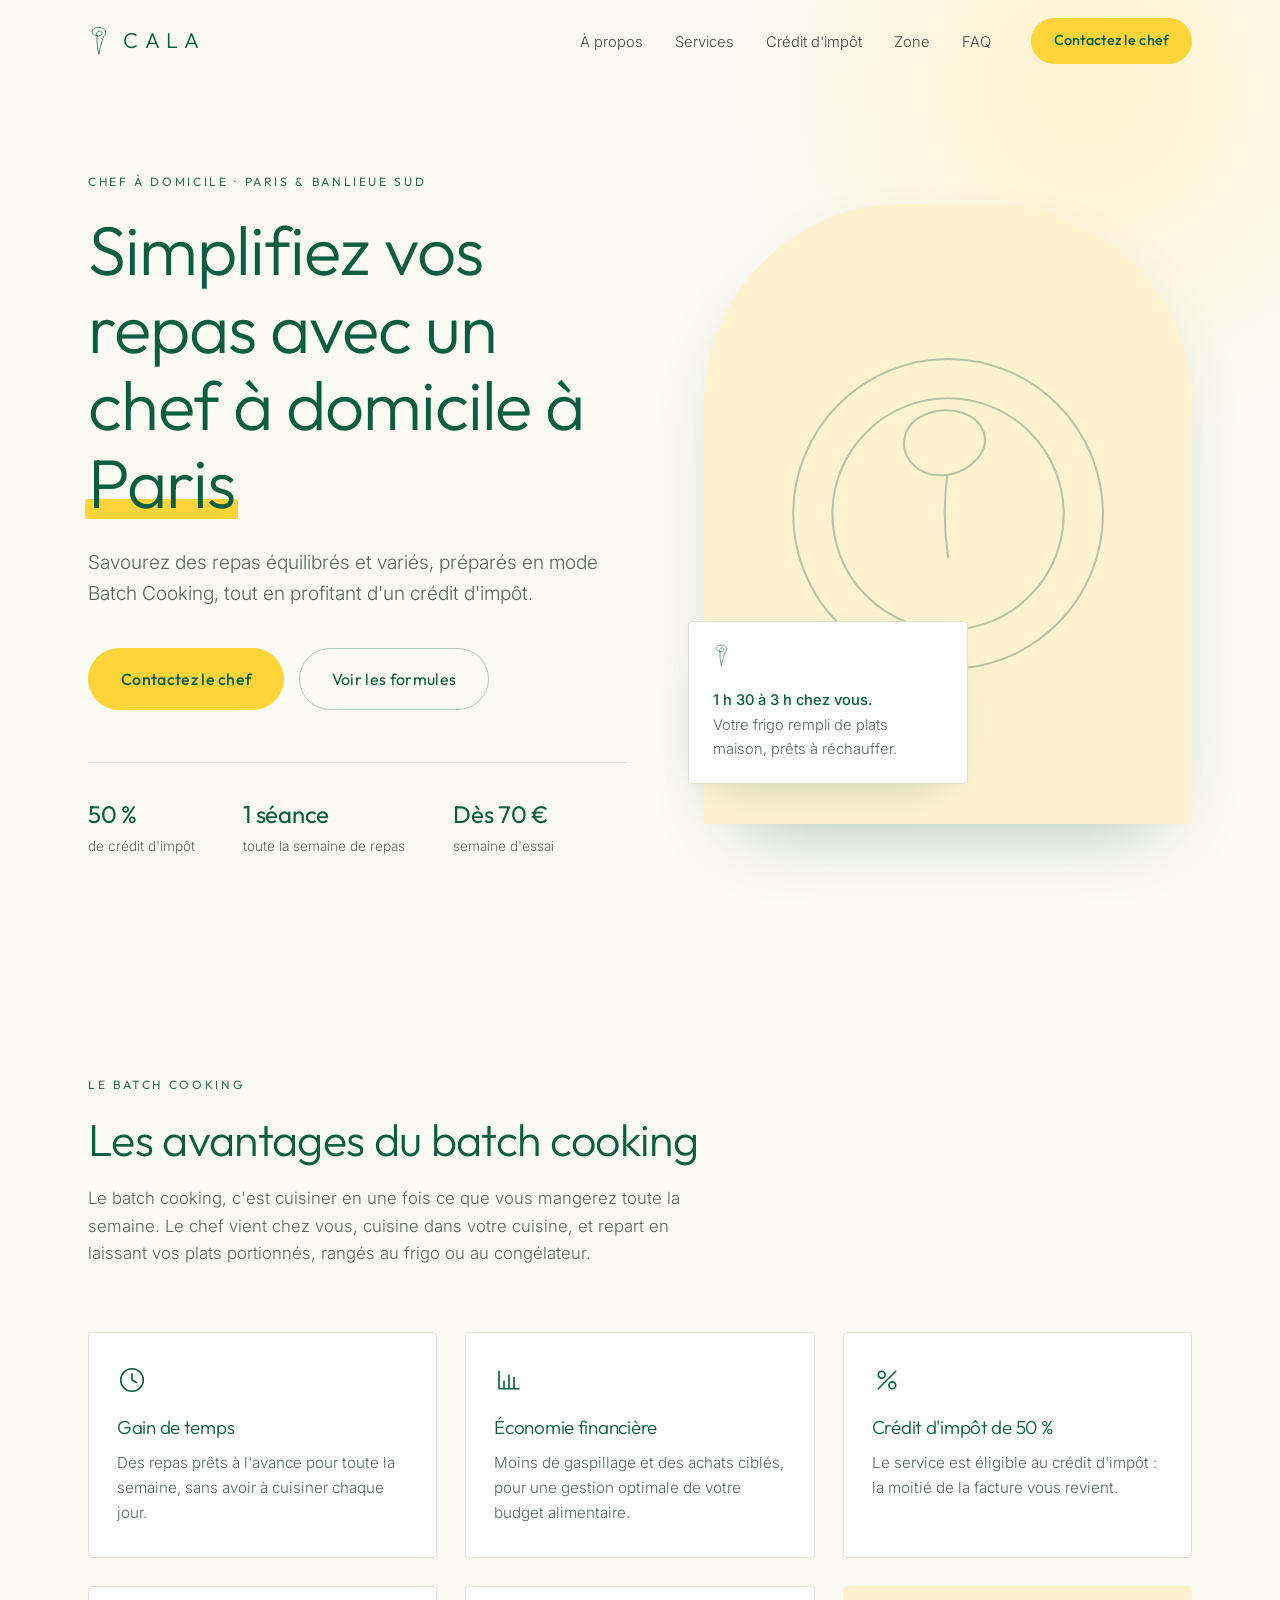
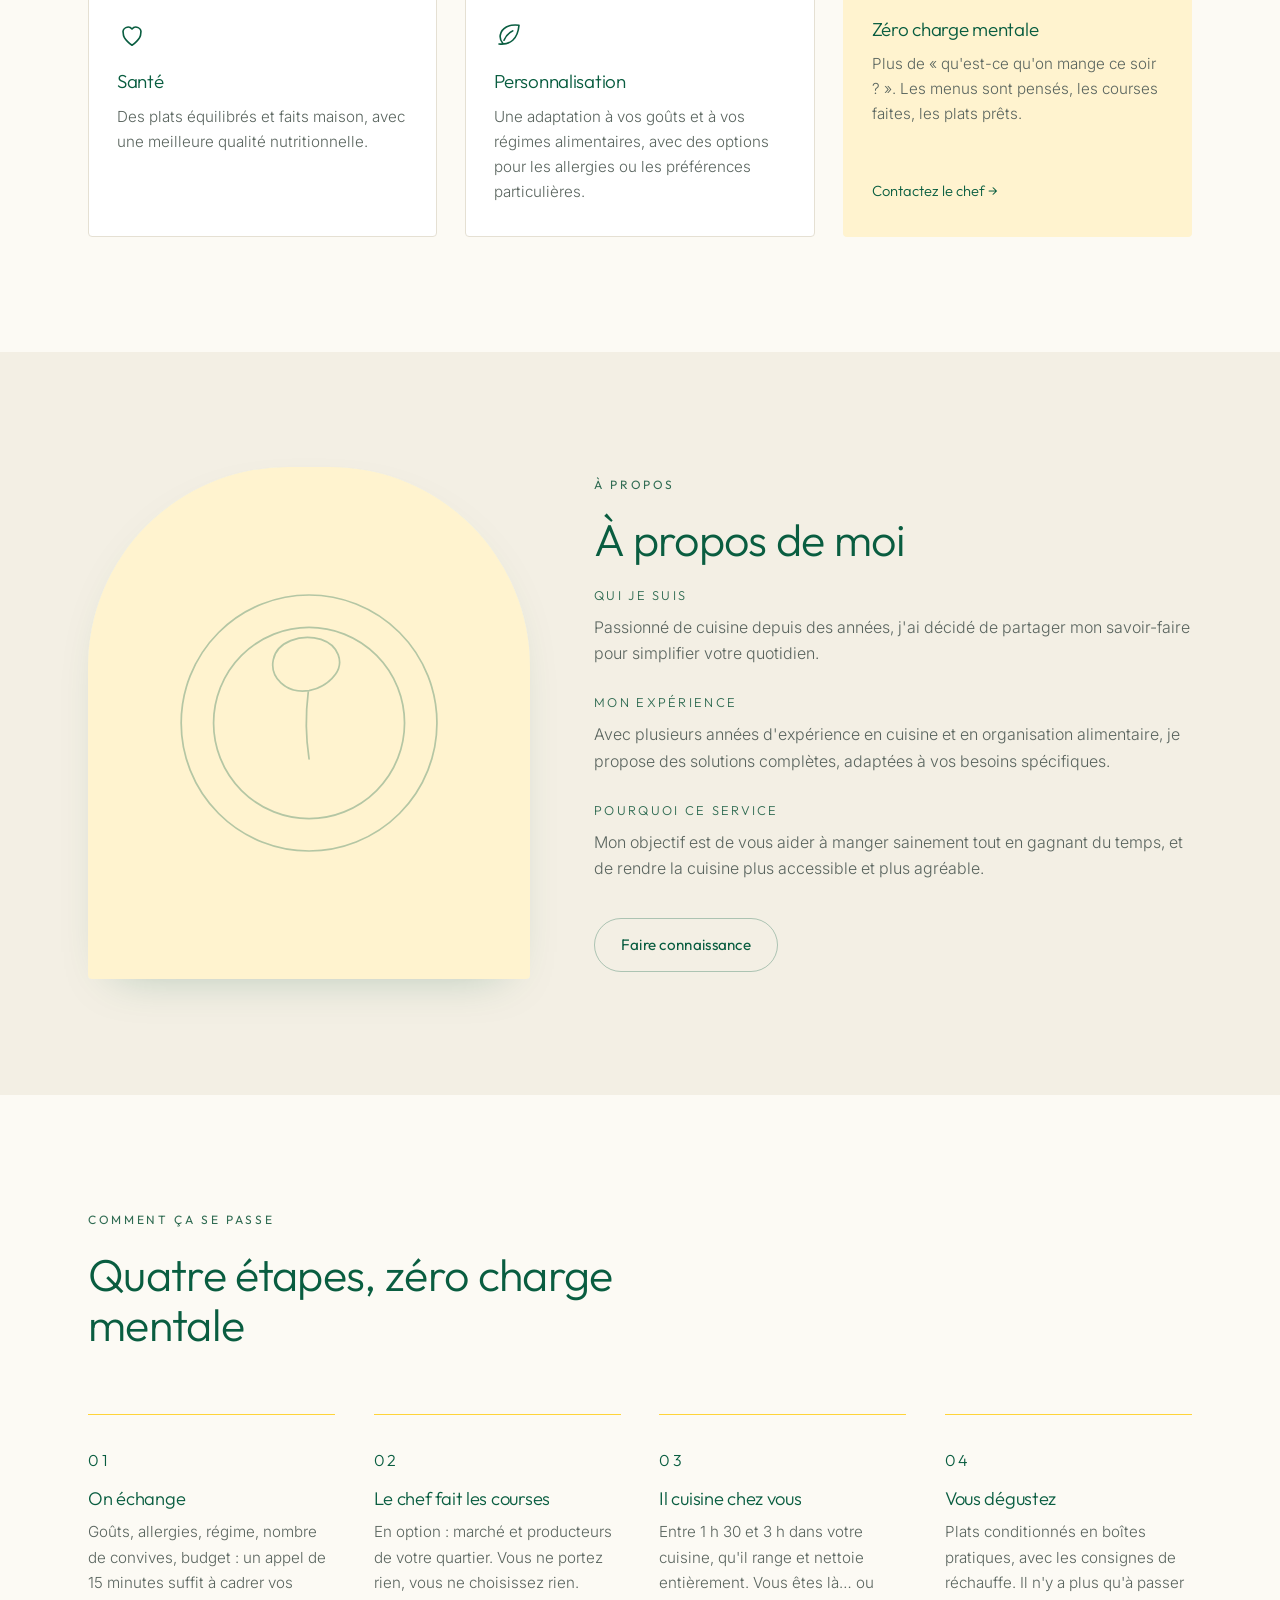
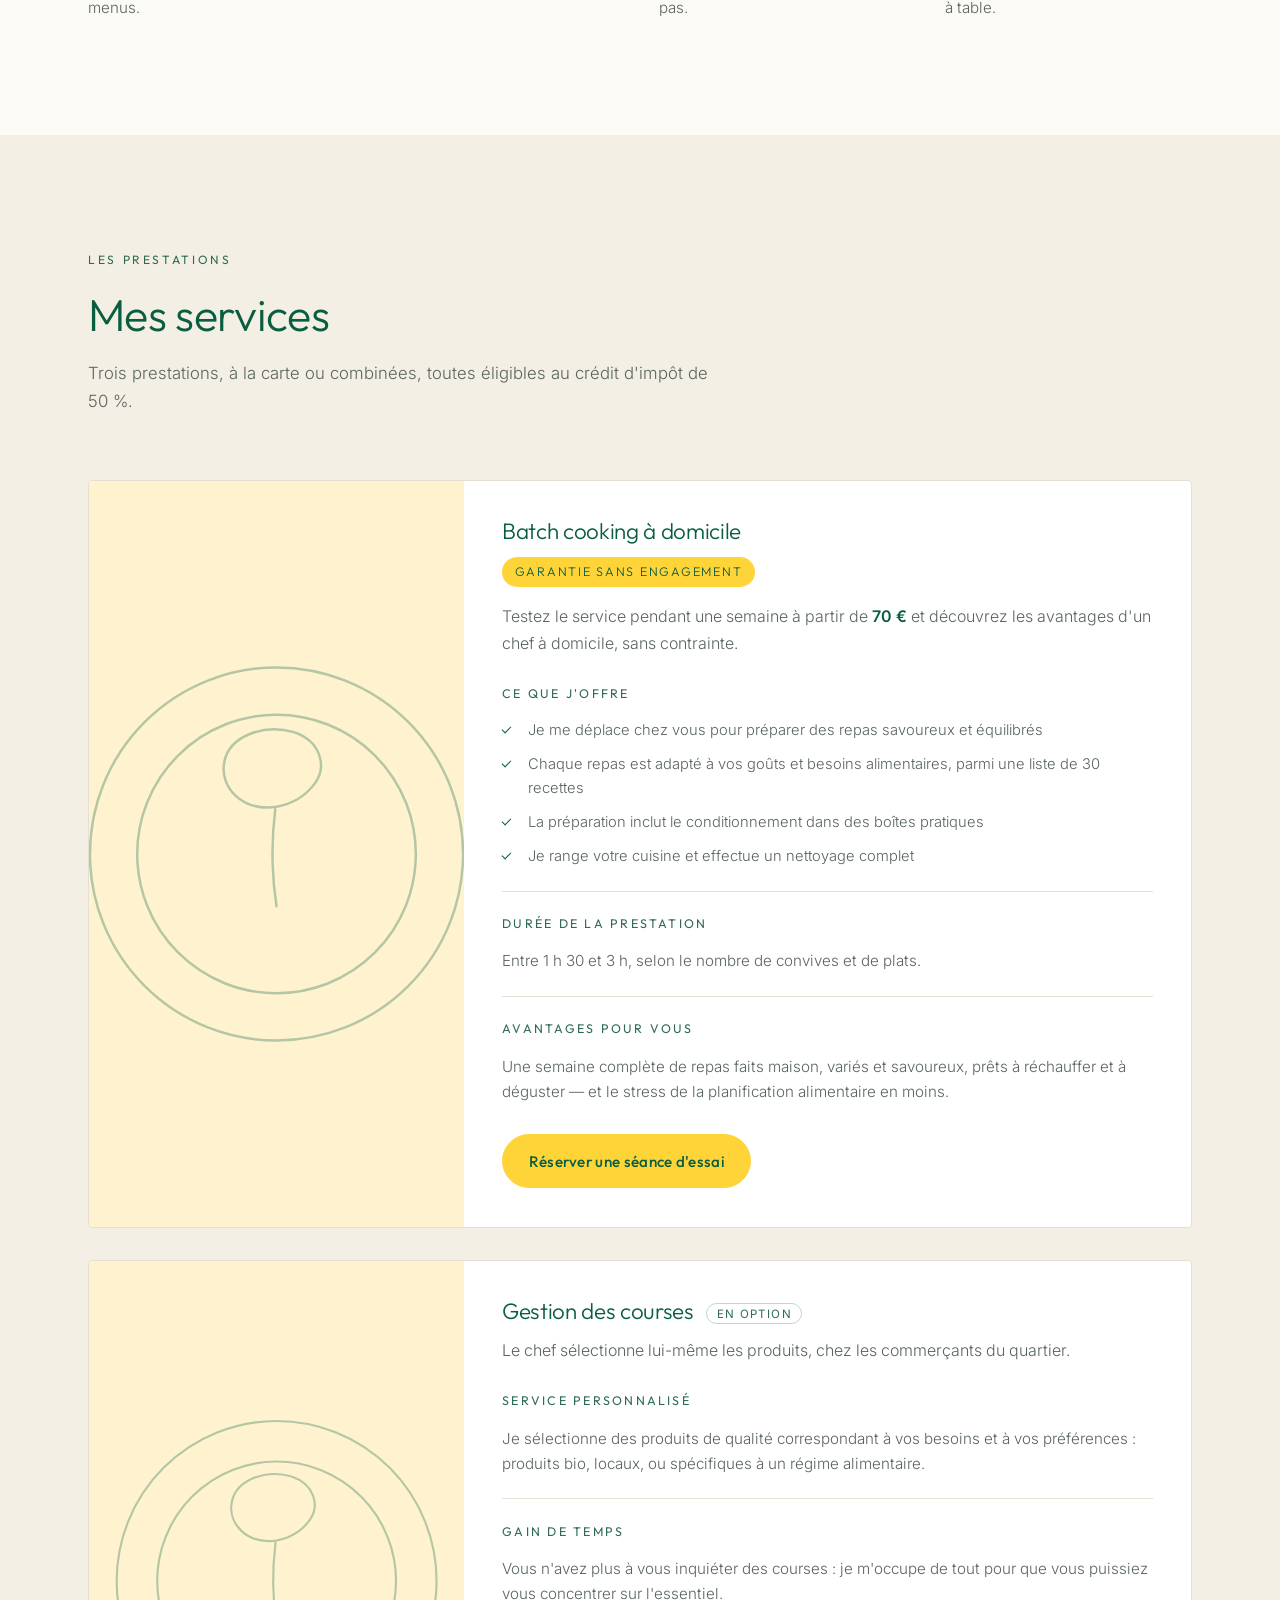
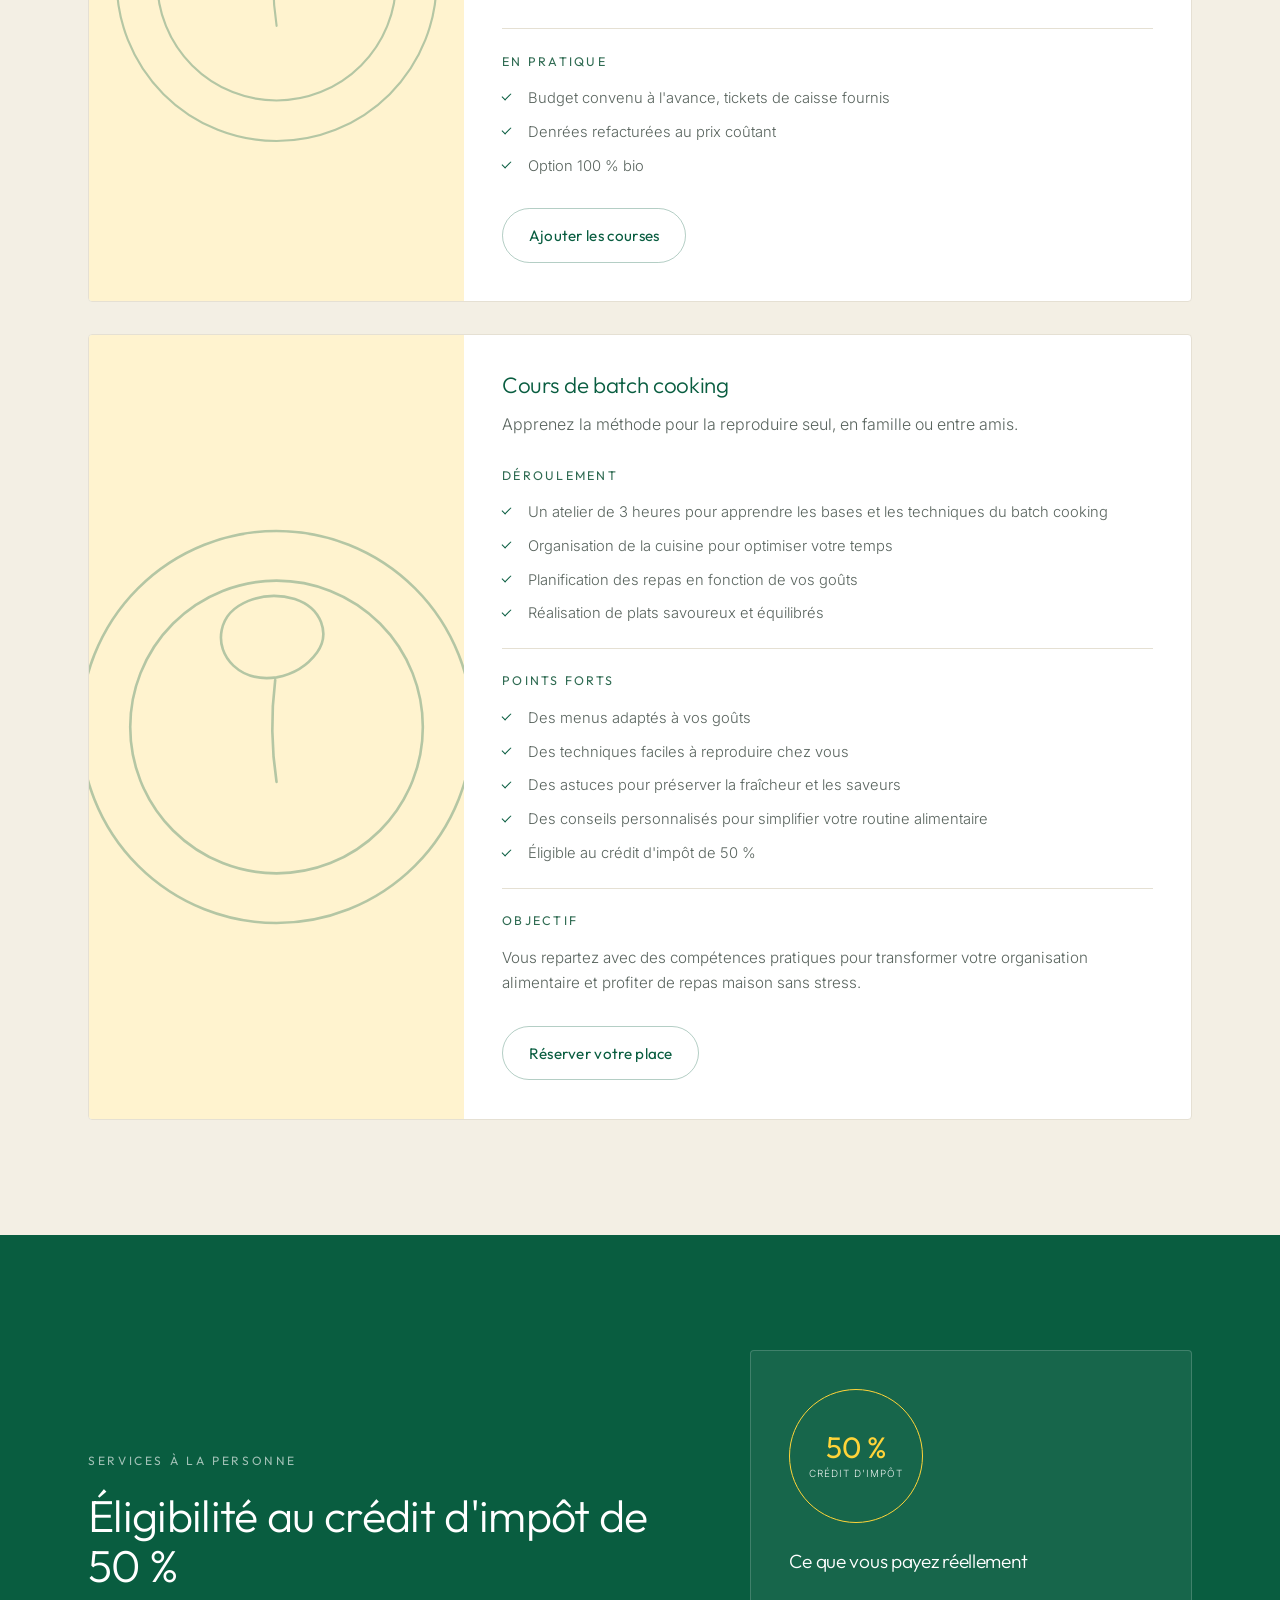
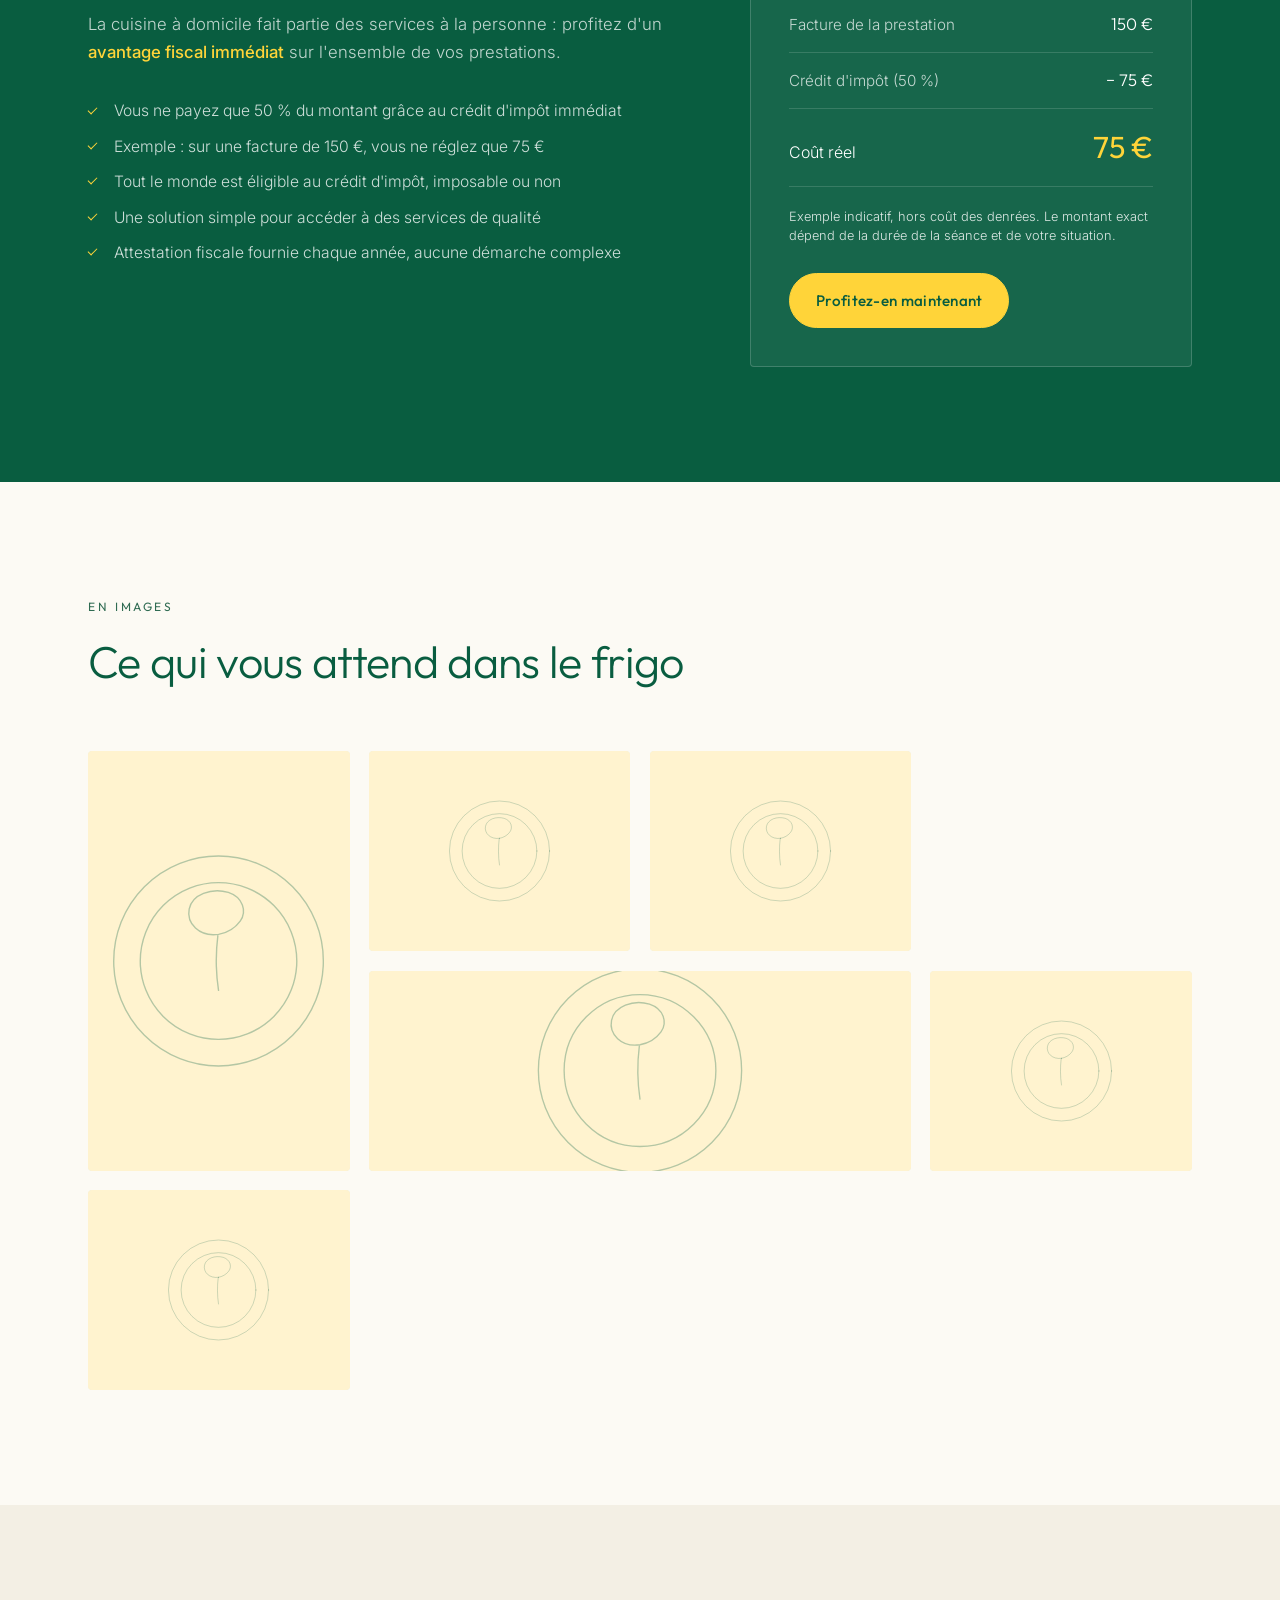
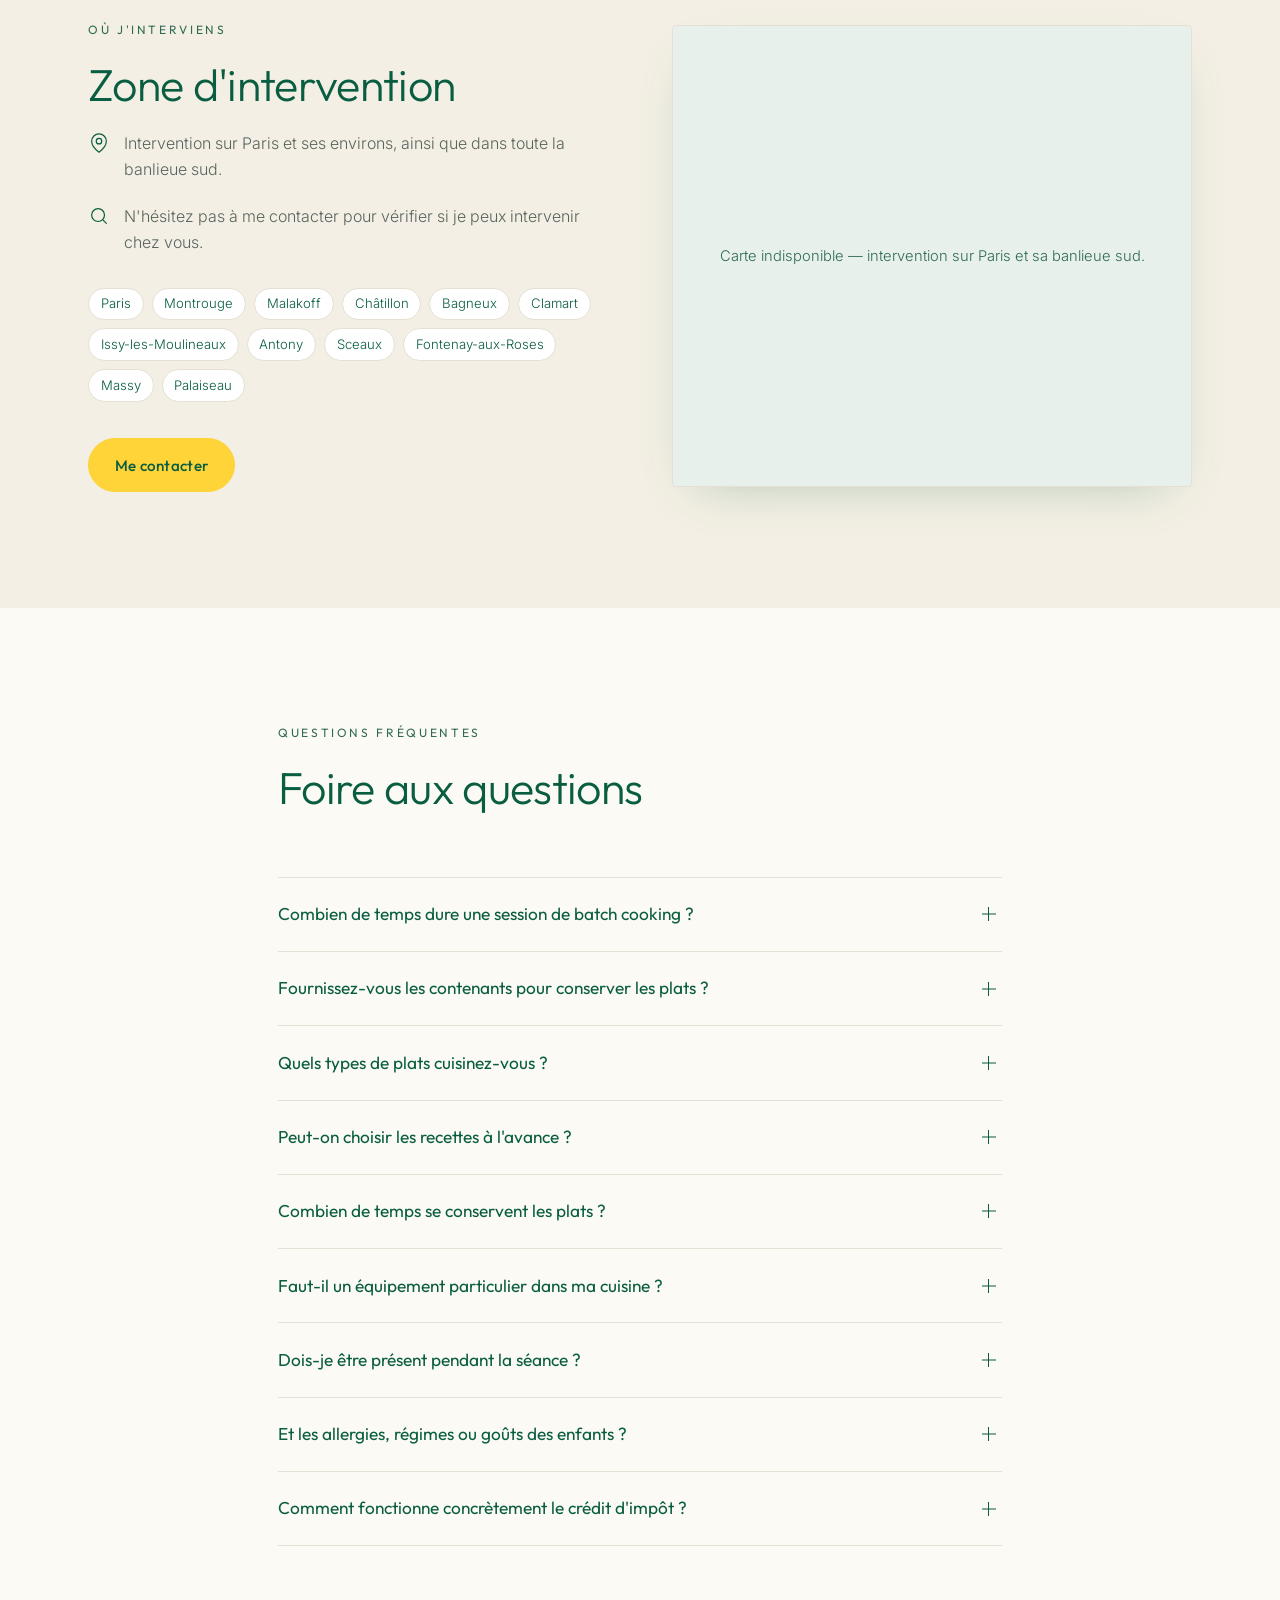
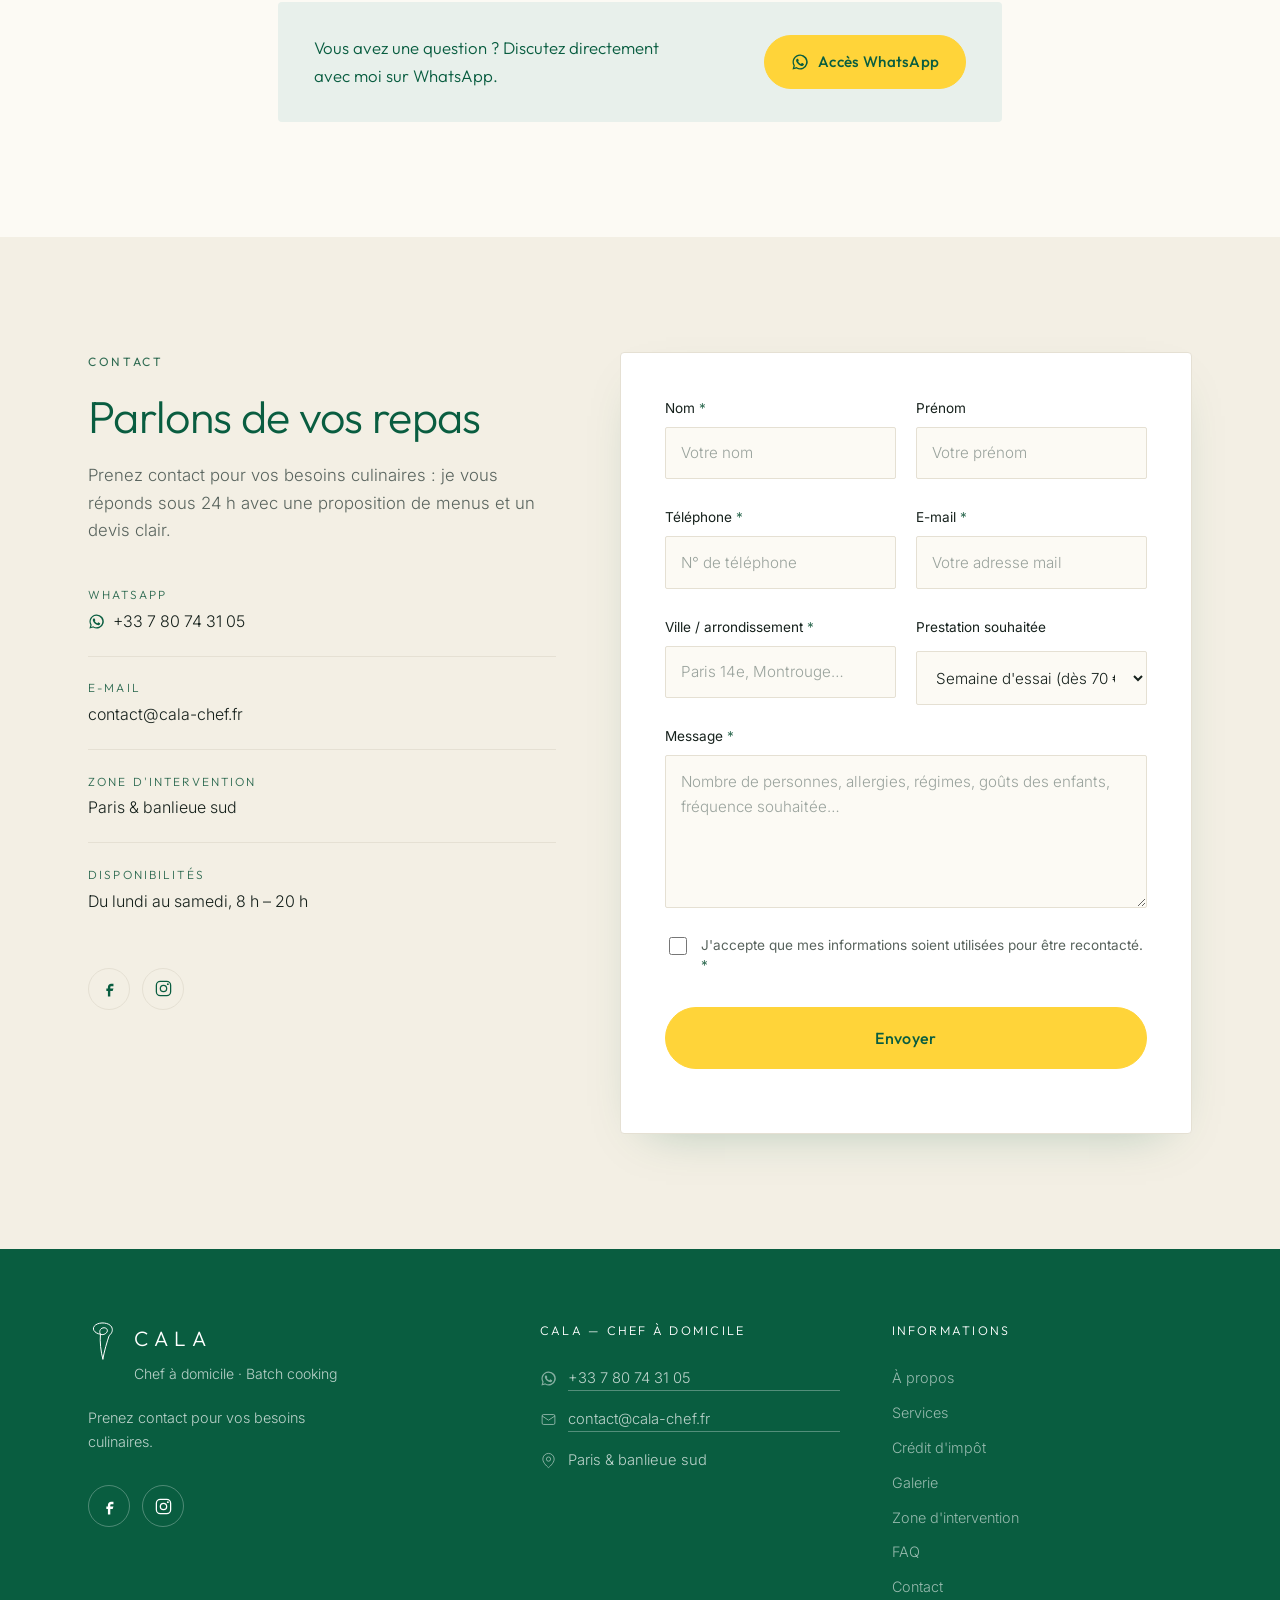
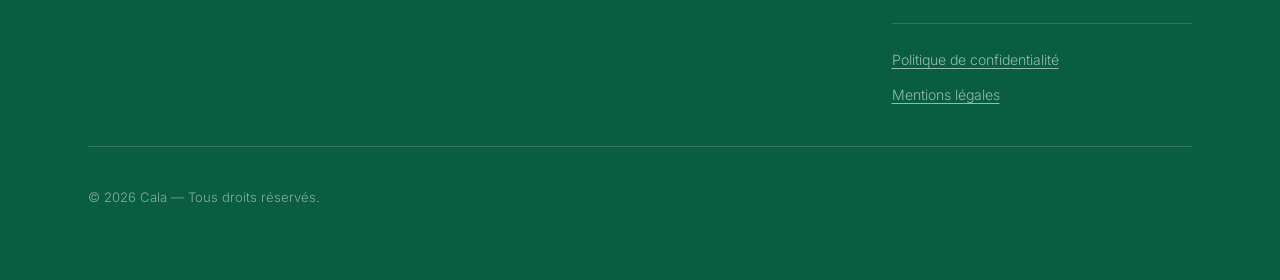
==== commit 515234bf: "Contact par WhatsApp au +33 7 80 74 31 05 La ligne « Téléphone » de la section contact devient une l" ====
--- a/index.html
+++ b/index.html
@@ -28,6 +28,9 @@
       <path d="M99 110 C 94 165, 102 245, 119 304"/>
       <path d="M100 106 C 86 86, 96 60, 120 55 C 145 50, 162 68, 152 88 C 143 105, 114 116, 100 106 Z"/>
     </g>
+  </symbol>
+  <symbol id="icon-whatsapp" viewBox="0 0 24 24">
+    <path d="M12 2a10 10 0 0 0-8.6 15L2 22l5.2-1.4A10 10 0 1 0 12 2zm0 18.2a8.2 8.2 0 0 1-4.2-1.2l-.3-.2-3.1.8.8-3-.2-.3A8.2 8.2 0 1 1 12 20.2zm4.6-6.1c-.2-.1-1.5-.700-1.7-.8-.2-.1-.4-.1-.6.1s-.6.8-.8 1c-.1.2-.3.2-.5.1a6.7 6.7 0 0 1-3.3-2.9c-.2-.4.2-.4.6-1.2.1-.2 0-.4 0-.5s-.6-1.4-.8-1.9c-.2-.5-.4-.4-.6-.4h-.5a1 1 0 0 0-.7.3c-.3.3-.9.9-.9 2.1s.9 2.5 1.1 2.7c.1.2 1.8 2.8 4.4 3.9 1.6.7 2.2.7 3 .6.5 0 1.5-.6 1.7-1.2.2-.6.2-1.1.2-1.2-.1-.1-.3-.2-.5-.3z"/>
   </symbol>
 </svg>
 
@@ -526,11 +529,8 @@
 
       <aside class="whatsapp reveal">
         <p class="whatsapp__text">Vous avez une question ? Discutez directement avec moi sur WhatsApp.</p>
-        <!-- Remplacer le numéro par celui du chef, au format international sans espaces ni « + » -->
-        <a class="btn btn--primary" href="https://wa.me/33600000000" target="_blank" rel="noopener">
-          <svg class="btn__icon" viewBox="0 0 24 24" fill="currentColor" aria-hidden="true">
-            <path d="M12 2a10 10 0 0 0-8.6 15L2 22l5.2-1.4A10 10 0 1 0 12 2zm0 18.2a8.2 8.2 0 0 1-4.2-1.2l-.3-.2-3.1.8.8-3-.2-.3A8.2 8.2 0 1 1 12 20.2zm4.6-6.1c-.2-.1-1.5-.700-1.7-.8-.2-.1-.4-.1-.6.1s-.6.8-.8 1c-.1.2-.3.2-.5.1a6.7 6.7 0 0 1-3.3-2.9c-.2-.4.2-.4.6-1.2.1-.2 0-.4 0-.5s-.6-1.4-.8-1.9c-.2-.5-.4-.4-.6-.4h-.5a1 1 0 0 0-.7.3c-.3.3-.9.9-.9 2.1s.9 2.5 1.1 2.7c.1.2 1.8 2.8 4.4 3.9 1.6.7 2.2.7 3 .6.5 0 1.5-.6 1.7-1.2.2-.6.2-1.1.2-1.2-.1-.1-.3-.2-.5-.3z"/>
-          </svg>
+        <a class="btn btn--primary" href="https://wa.me/33780743105" target="_blank" rel="noopener">
+          <svg class="btn__icon" viewBox="0 0 24 24" fill="currentColor" aria-hidden="true"><use href="#icon-whatsapp"/></svg>
           Accès WhatsApp
         </a>
       </aside>
@@ -550,8 +550,11 @@
 
         <ul class="contact__info">
           <li>
-            <span class="contact__label">Téléphone</span>
-            <a href="tel:+33600000000">06 00 00 00 00</a>
+            <span class="contact__label">WhatsApp</span>
+            <a class="contact__wa" href="https://wa.me/33780743105" target="_blank" rel="noopener">
+              <svg class="contact__wa-icon" viewBox="0 0 24 24" fill="currentColor" aria-hidden="true"><use href="#icon-whatsapp"/></svg>
+              +33 7 80 74 31 05
+            </a>
           </li>
           <li>
             <span class="contact__label">E-mail</span>
@@ -683,8 +686,8 @@
         <p class="site-footer__heading">Cala — chef à domicile</p>
         <ul class="site-footer__contact">
           <li>
-            <svg viewBox="0 0 24 24" fill="none" stroke="currentColor" stroke-width="1.4" aria-hidden="true"><path d="M5 4h4l2 5-2.5 1.5a11 11 0 0 0 5 5L15 13l5 2v4a1 1 0 0 1-1 1A16 16 0 0 1 4 5a1 1 0 0 1 1-1z"/></svg>
-            <a href="tel:+33600000000">06 00 00 00 00</a>
+            <svg viewBox="0 0 24 24" fill="currentColor" aria-hidden="true"><use href="#icon-whatsapp"/></svg>
+            <a href="https://wa.me/33780743105" target="_blank" rel="noopener">+33 7 80 74 31 05</a>
           </li>
           <li>
             <svg viewBox="0 0 24 24" fill="none" stroke="currentColor" stroke-width="1.4" aria-hidden="true"><rect x="3" y="5" width="18" height="14" rx="2"/><path d="m3 7 9 6 9-6"/></svg>
@@ -735,7 +738,7 @@
   "description": "Chef à domicile spécialisé en batch cooking à Paris et en banlieue sud.",
   "areaServed": ["Paris", "Hauts-de-Seine", "Val-de-Marne", "Essonne"],
   "email": "contact@cala-chef.fr",
-  "telephone": "+33600000000",
+  "telephone": "+33780743105",
   "priceRange": "€€",
   "address": { "@type": "PostalAddress", "addressLocality": "Paris", "addressCountry": "FR" }
 }
--- a/assets/css/styles.css
+++ b/assets/css/styles.css
@@ -375,6 +375,8 @@
 .contact__label { font-size: .74rem; letter-spacing: .18em; text-transform: uppercase; color: var(--green-soft); font-family: var(--font-display); }
 .contact__info a { text-decoration: none; color: var(--ink); transition: color .3s ease; }
 .contact__info a:hover { color: var(--green); }
+.contact__wa { display: inline-flex; align-items: center; gap: .5rem; }
+.contact__wa-icon { width: 17px; height: 17px; flex: none; color: var(--green); }
 
 .form {
   background: #fff; border: 1px solid var(--line); border-radius: var(--radius-lg);
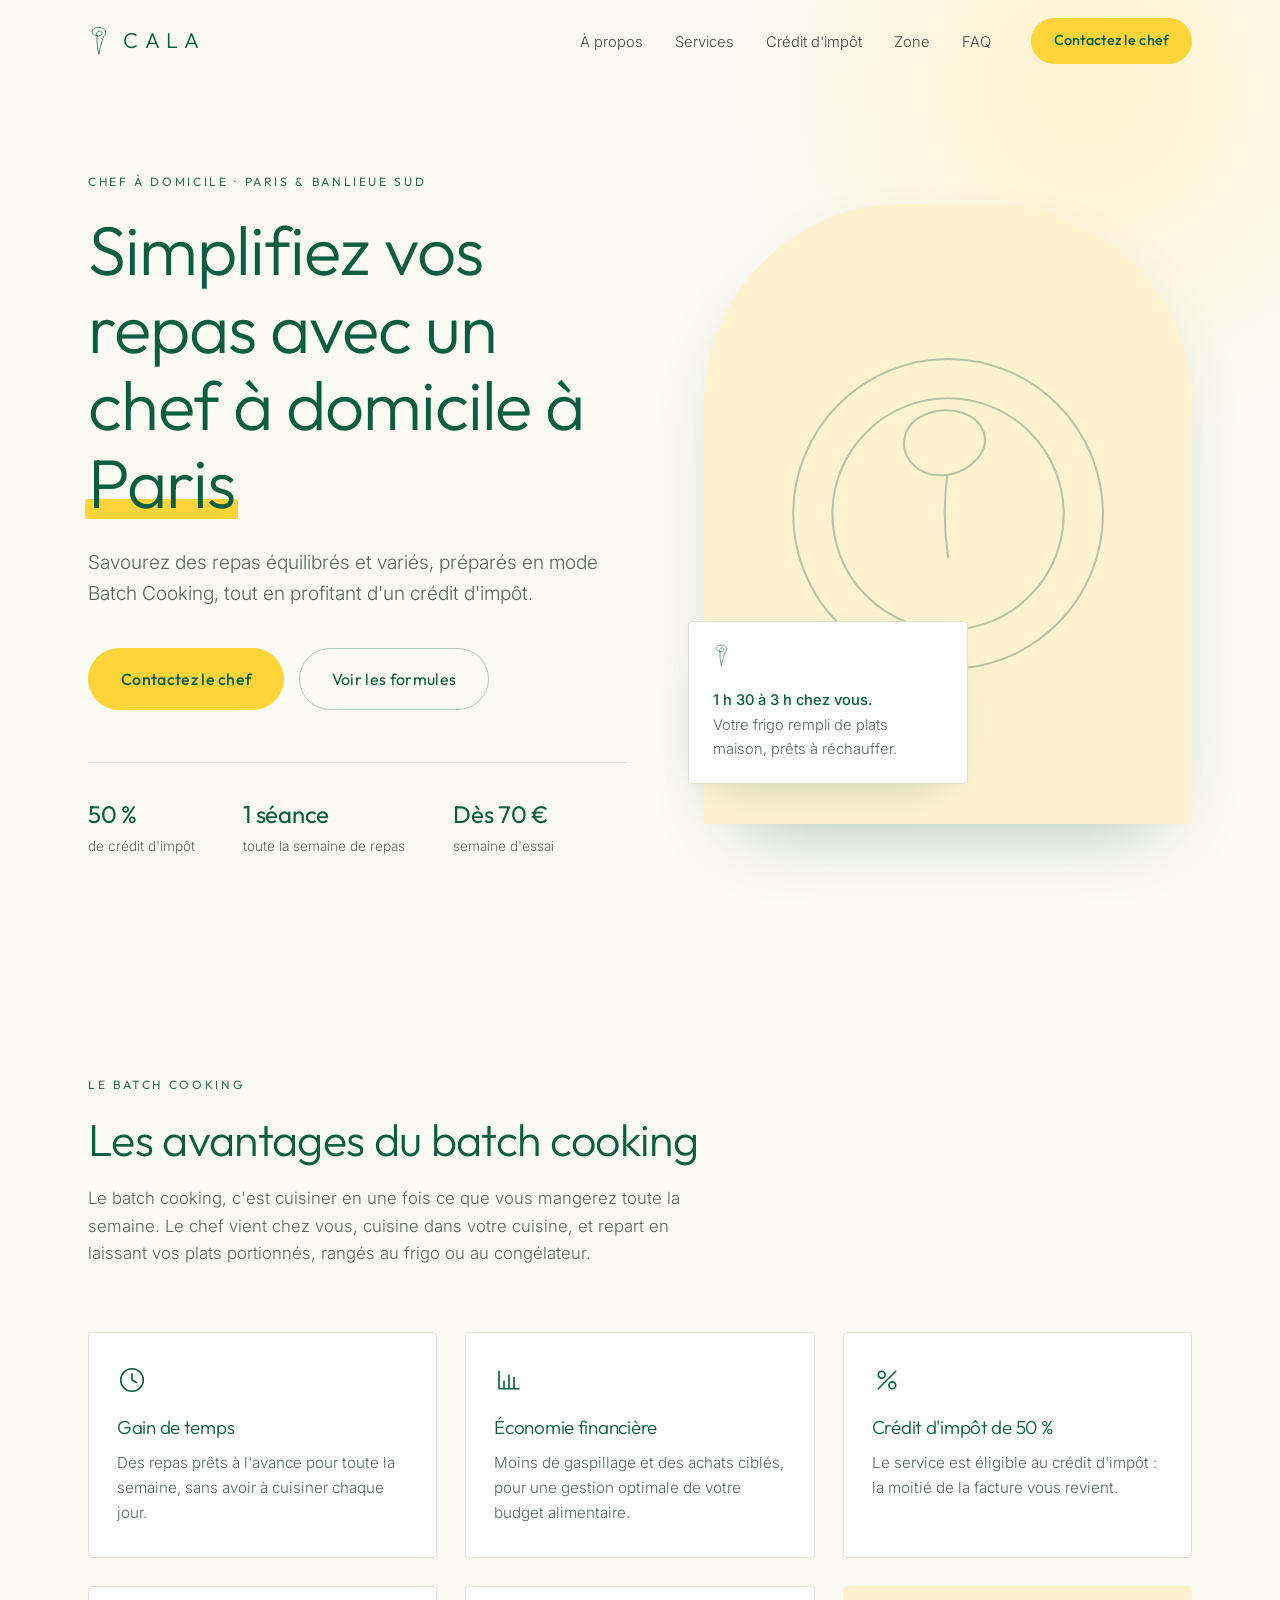
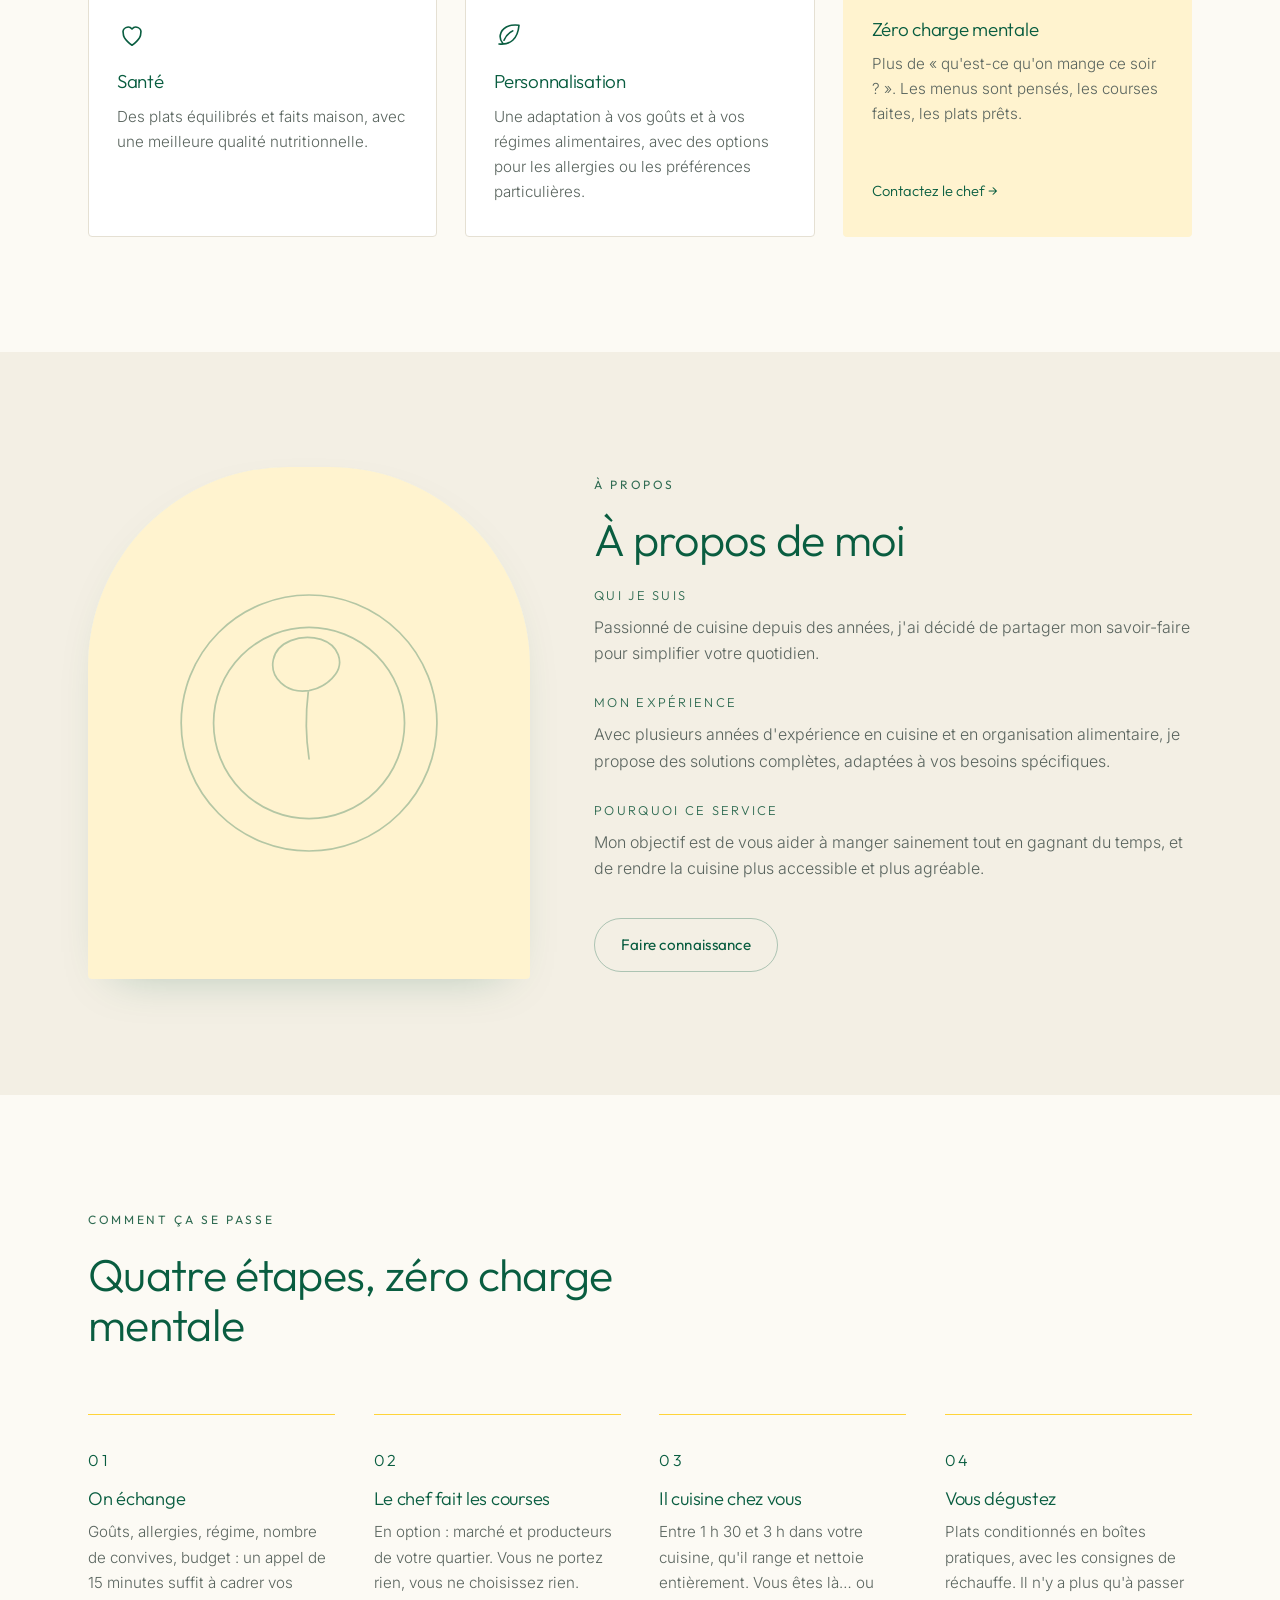
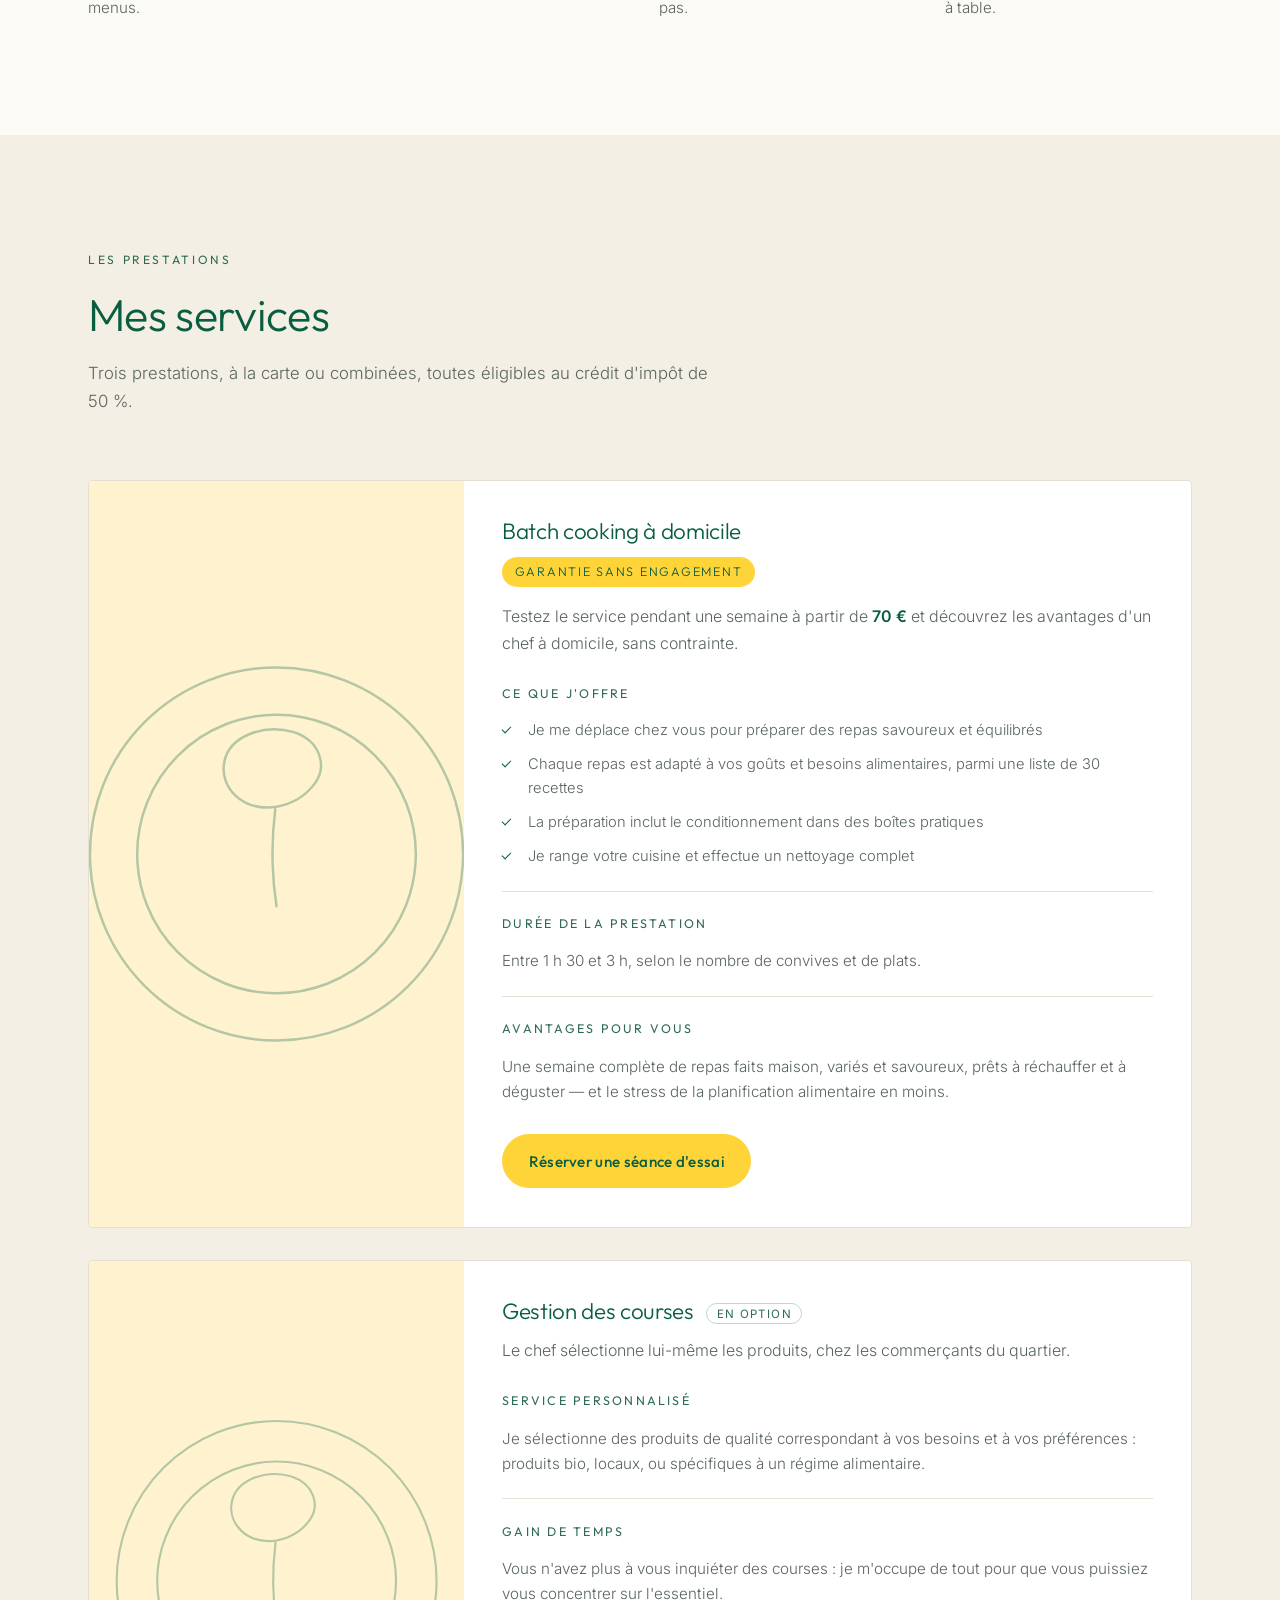
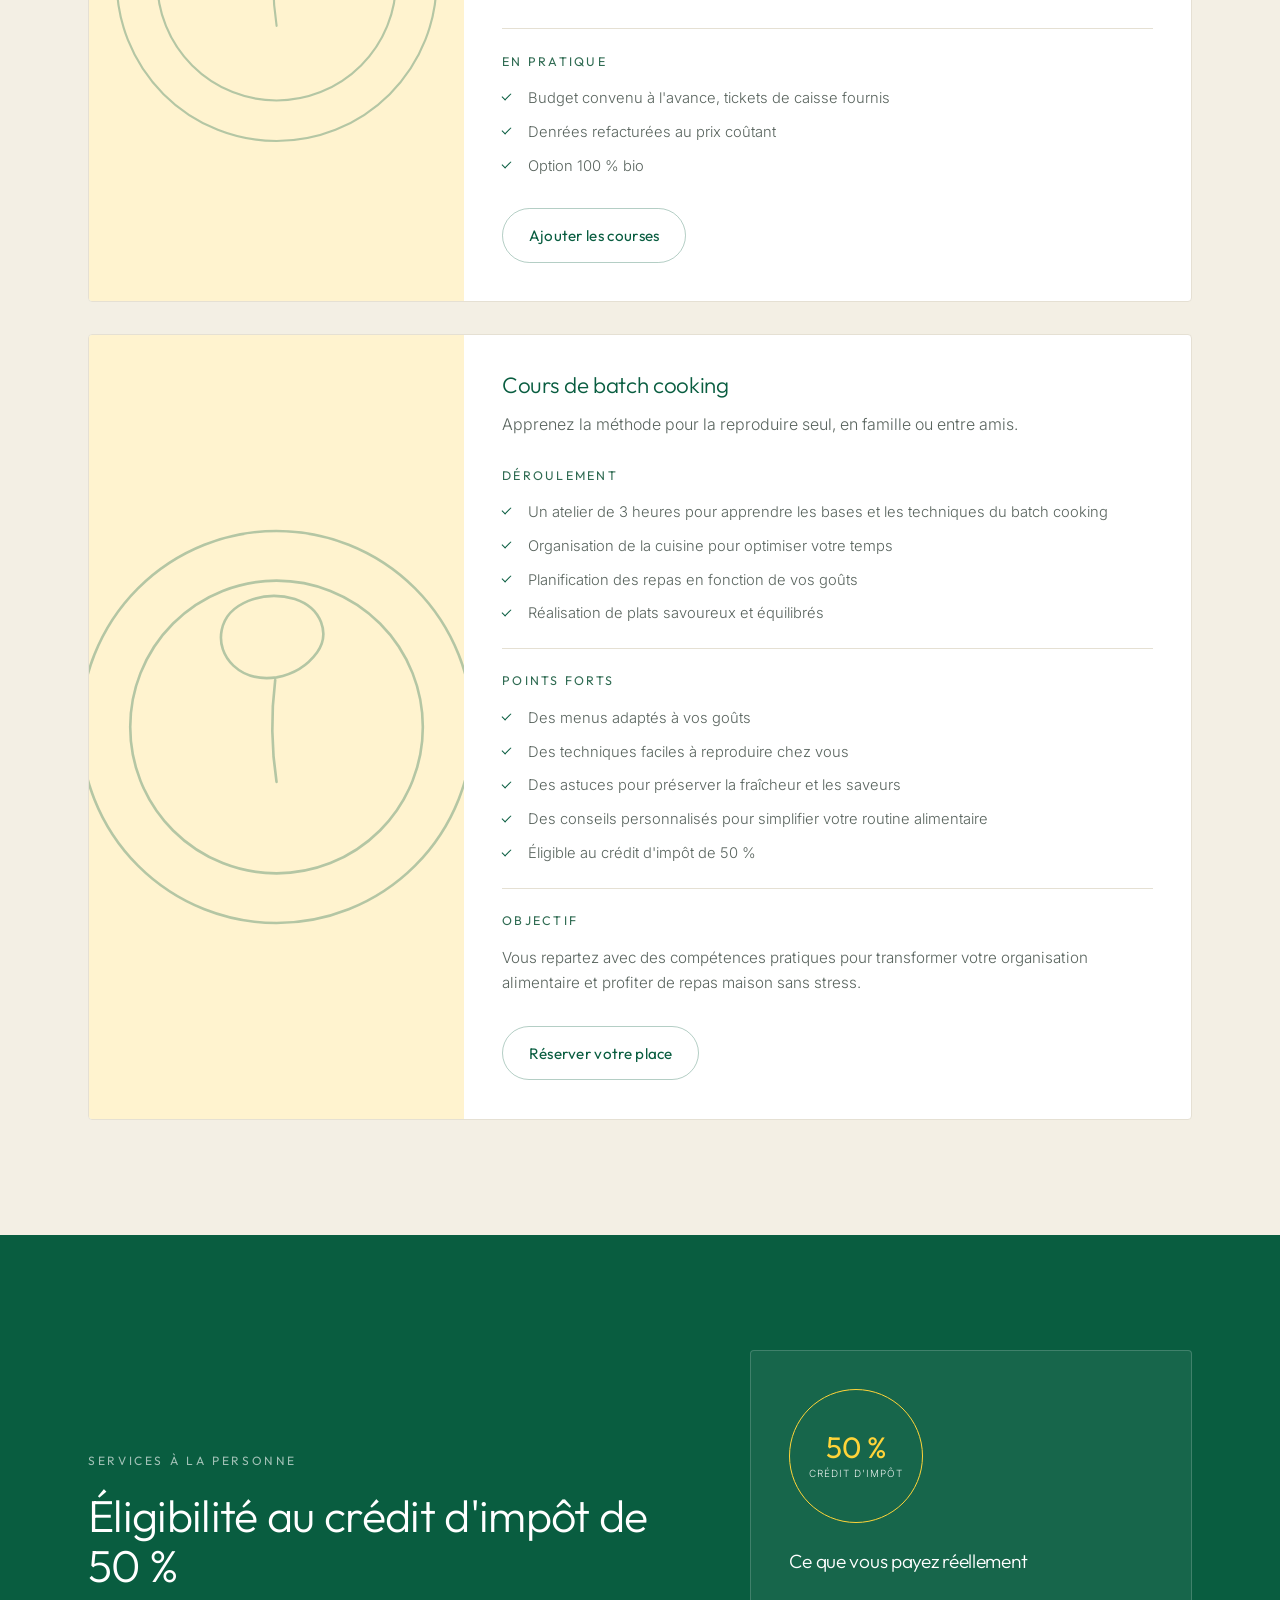
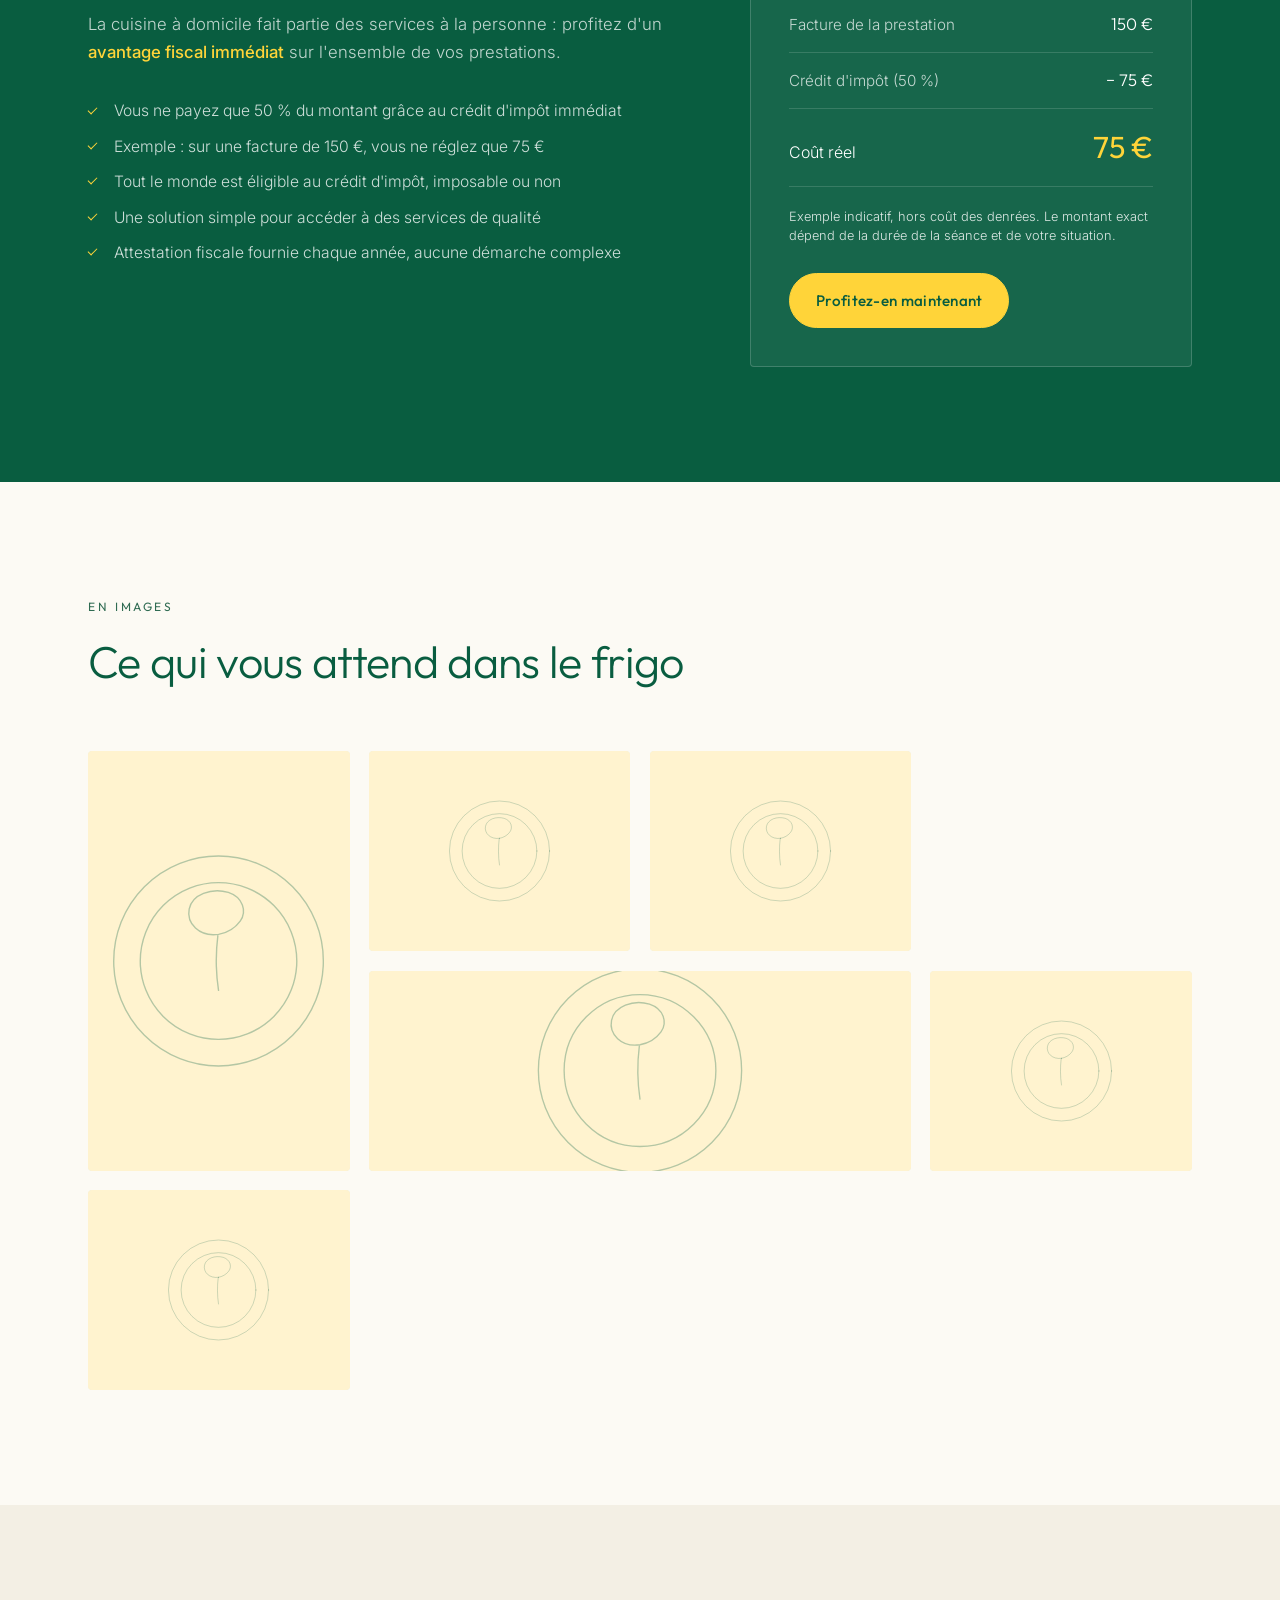
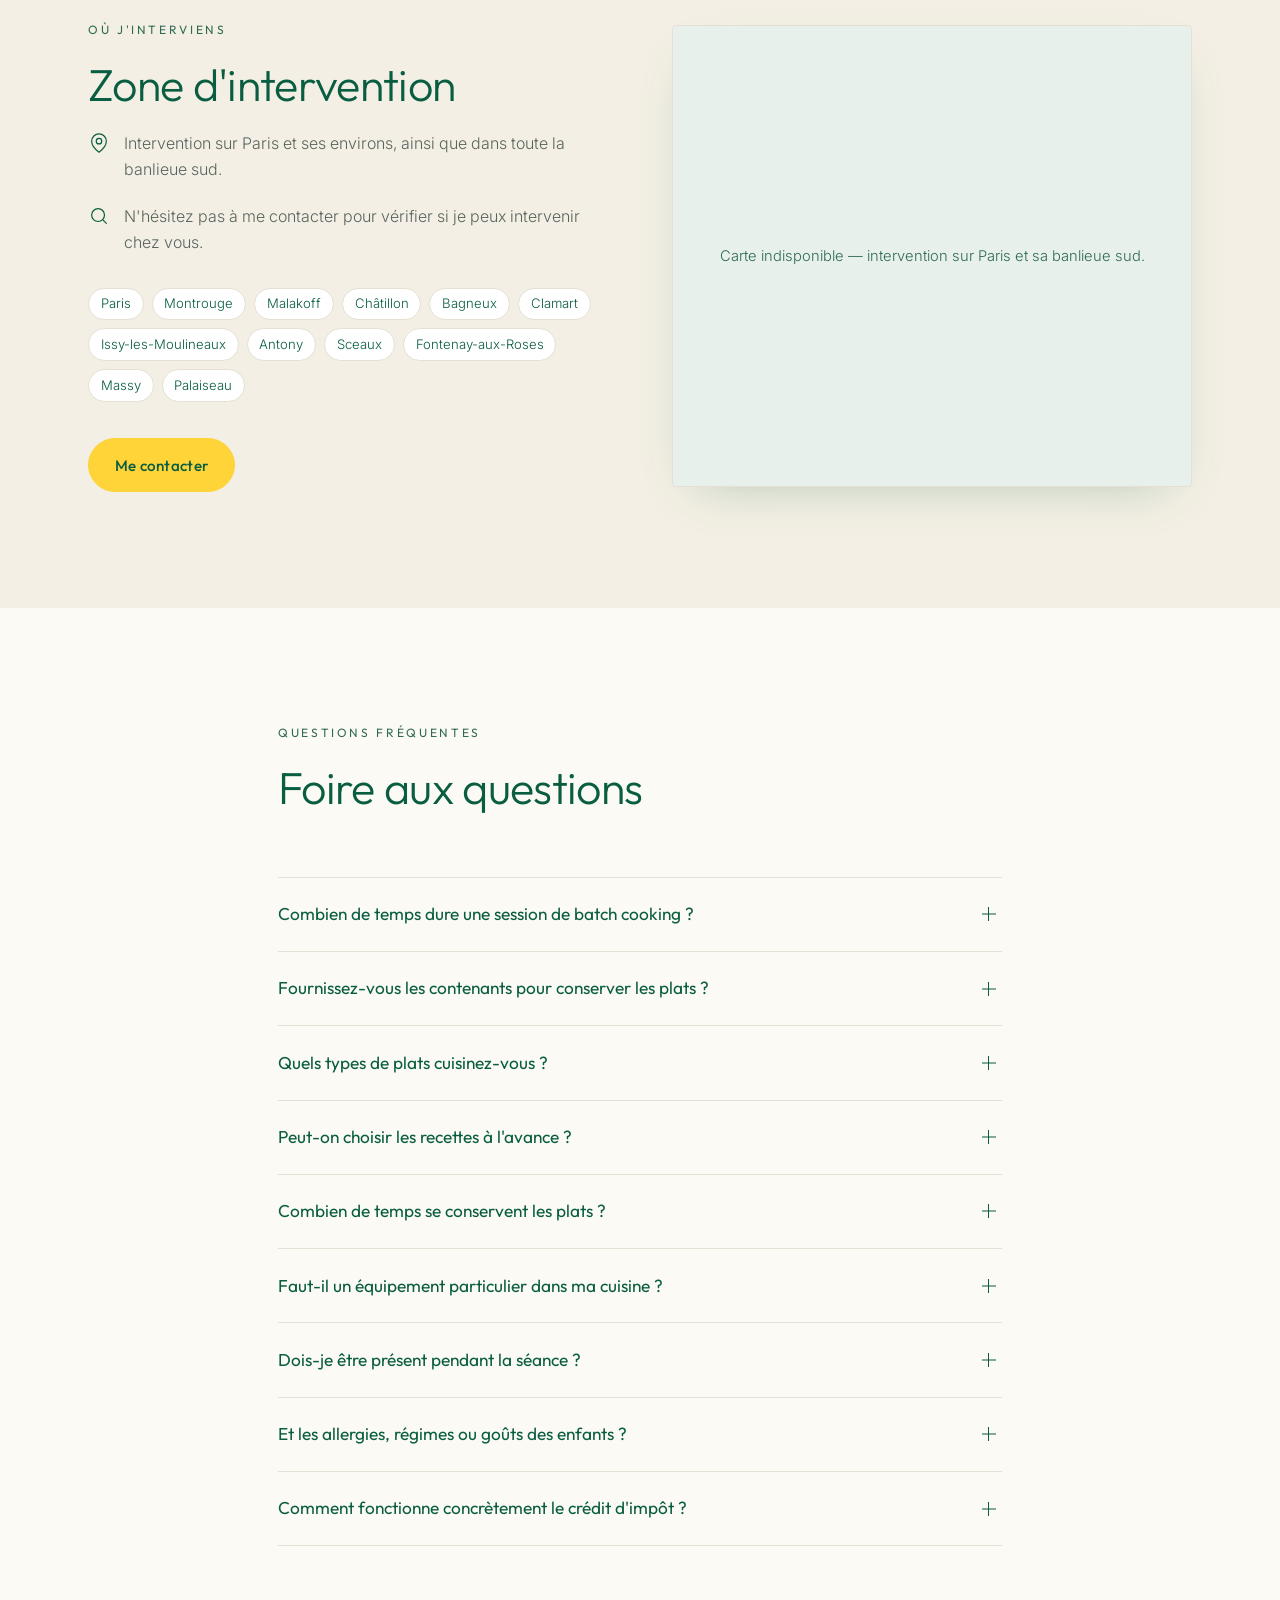
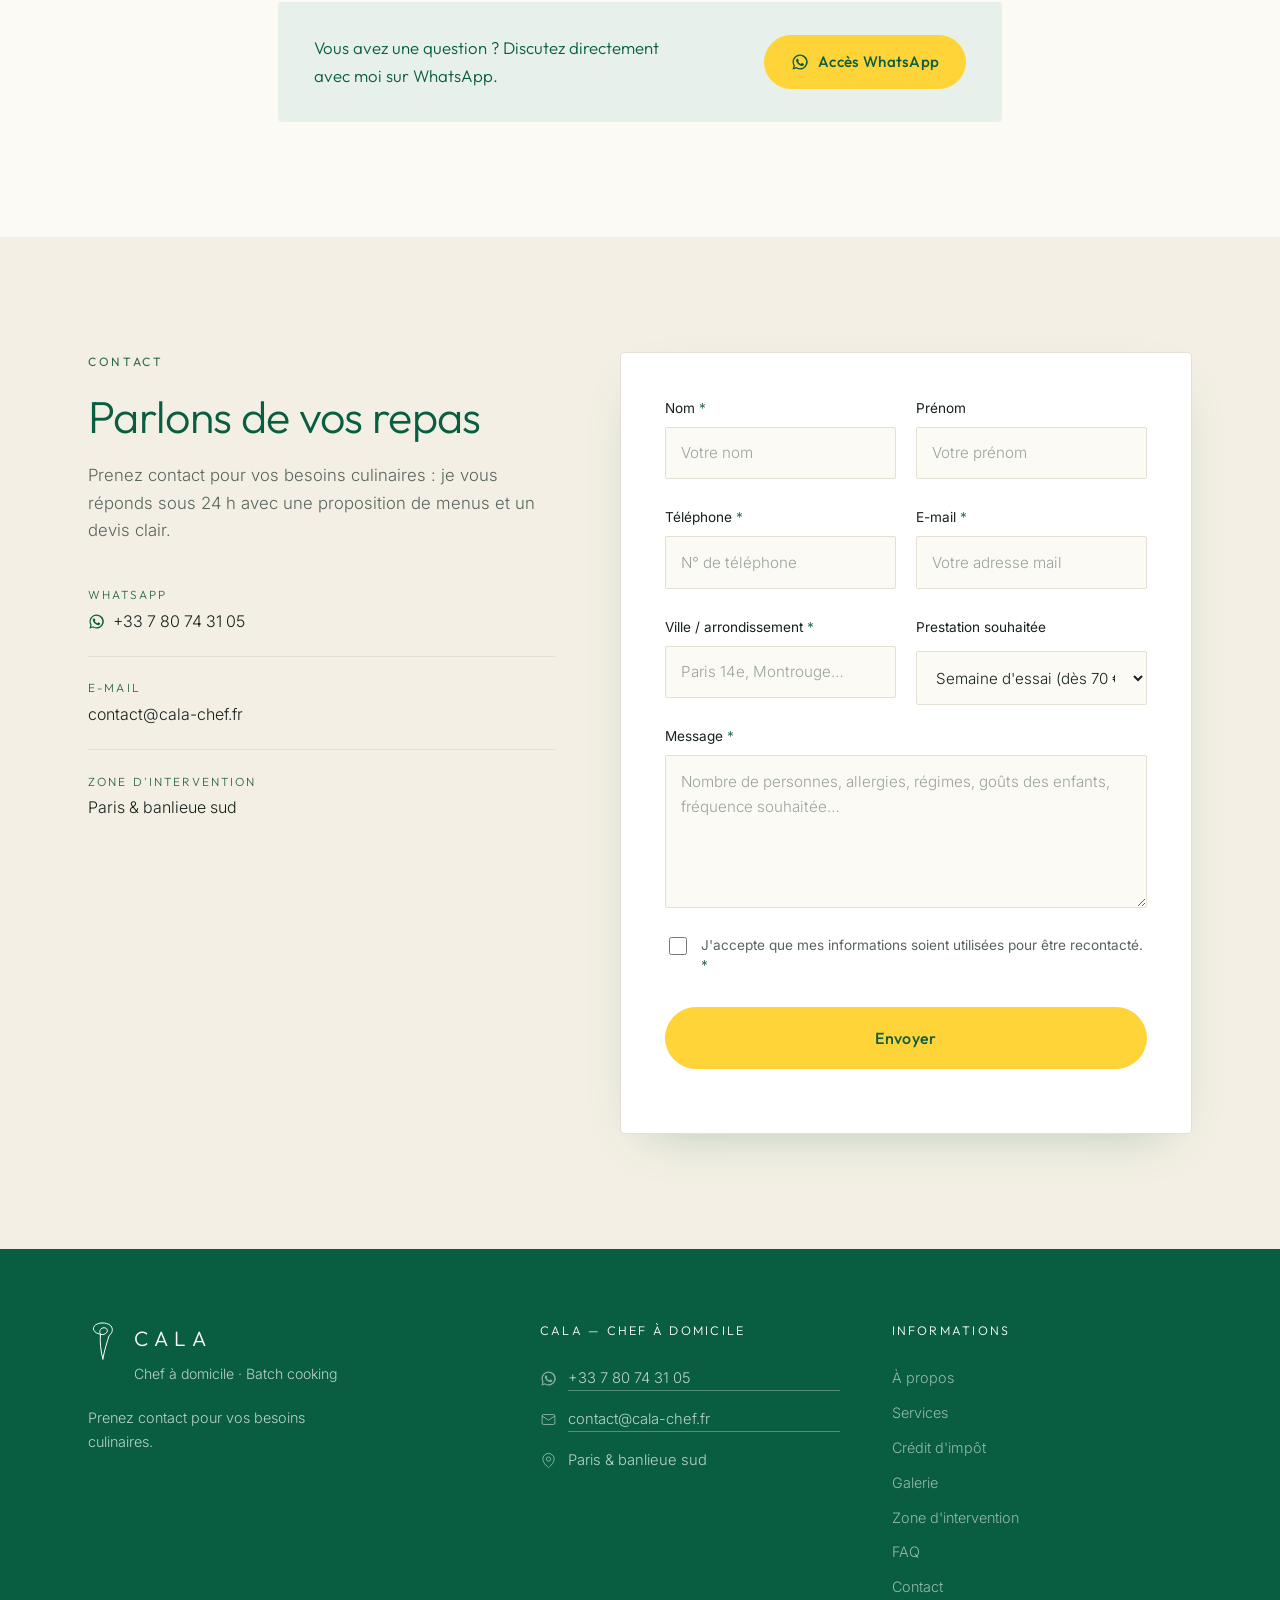
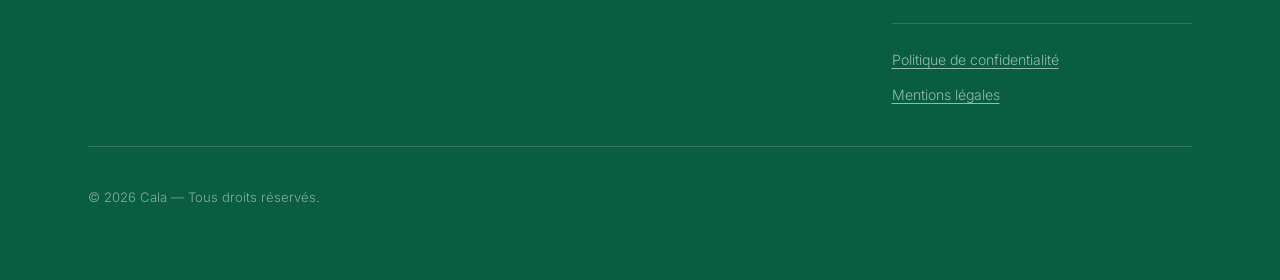
==== commit e6479310: "Retrait des disponibilités et des réseaux sociaux - ligne « Disponibilités » supprimée de la section" ====
--- a/index.html
+++ b/index.html
@@ -564,25 +564,6 @@
             <span class="contact__label">Zone d'intervention</span>
             <span>Paris &amp; banlieue sud</span>
           </li>
-          <li>
-            <span class="contact__label">Disponibilités</span>
-            <span>Du lundi au samedi, 8 h – 20 h</span>
-          </li>
-        </ul>
-
-        <ul class="socials">
-          <li>
-            <a href="https://www.facebook.com/" target="_blank" rel="noopener" aria-label="Facebook">
-              <svg viewBox="0 0 24 24" fill="currentColor" aria-hidden="true"><path d="M14 9h3V6h-3c-2.2 0-4 1.8-4 4v2H8v3h2v7h3v-7h3l1-3h-4v-2c0-.6.4-1 1-1z"/></svg>
-            </a>
-          </li>
-          <li>
-            <a href="https://www.instagram.com/" target="_blank" rel="noopener" aria-label="Instagram">
-              <svg viewBox="0 0 24 24" fill="none" stroke="currentColor" stroke-width="1.6" aria-hidden="true">
-                <rect x="3" y="3" width="18" height="18" rx="5"/><circle cx="12" cy="12" r="4"/><circle cx="17.5" cy="6.5" r="1.2" fill="currentColor" stroke="none"/>
-              </svg>
-            </a>
-          </li>
         </ul>
       </div>
 
@@ -666,20 +647,6 @@
           </div>
         </div>
         <p class="site-footer__text">Prenez contact pour vos besoins culinaires.</p>
-        <ul class="socials socials--light">
-          <li>
-            <a href="https://www.facebook.com/" target="_blank" rel="noopener" aria-label="Facebook">
-              <svg viewBox="0 0 24 24" fill="currentColor" aria-hidden="true"><path d="M14 9h3V6h-3c-2.2 0-4 1.8-4 4v2H8v3h2v7h3v-7h3l1-3h-4v-2c0-.6.4-1 1-1z"/></svg>
-            </a>
-          </li>
-          <li>
-            <a href="https://www.instagram.com/" target="_blank" rel="noopener" aria-label="Instagram">
-              <svg viewBox="0 0 24 24" fill="none" stroke="currentColor" stroke-width="1.6" aria-hidden="true">
-                <rect x="3" y="3" width="18" height="18" rx="5"/><circle cx="12" cy="12" r="4"/><circle cx="17.5" cy="6.5" r="1.2" fill="currentColor" stroke="none"/>
-              </svg>
-            </a>
-          </li>
-        </ul>
       </div>
 
       <div class="site-footer__col">
--- a/assets/css/styles.css
+++ b/assets/css/styles.css
@@ -525,18 +525,6 @@
 }
 .whatsapp__text { font-family: var(--font-display); font-size: 1.05rem; color: var(--green); max-width: 34ch; }
 .btn__icon { width: 18px; height: 18px; flex: none; }
-
-/* ---------- Réseaux sociaux ---------- */
-.socials { display: flex; gap: .75rem; margin-top: 2rem; }
-.socials a {
-  display: grid; place-items: center; width: 42px; height: 42px;
-  border: 1px solid var(--line); border-radius: 50%; color: var(--green);
-  transition: background .3s ease, color .3s ease, border-color .3s ease;
-}
-.socials svg { width: 19px; height: 19px; }
-.socials a:hover { background: var(--green); color: #fff; border-color: var(--green); }
-.socials--light a { border-color: rgba(255,255,255,.28); color: #fff; }
-.socials--light a:hover { background: var(--accent); color: var(--green); border-color: var(--accent); }
 
 /* ---------- Pied de page : colonnes ---------- */
 .site-footer__cols {
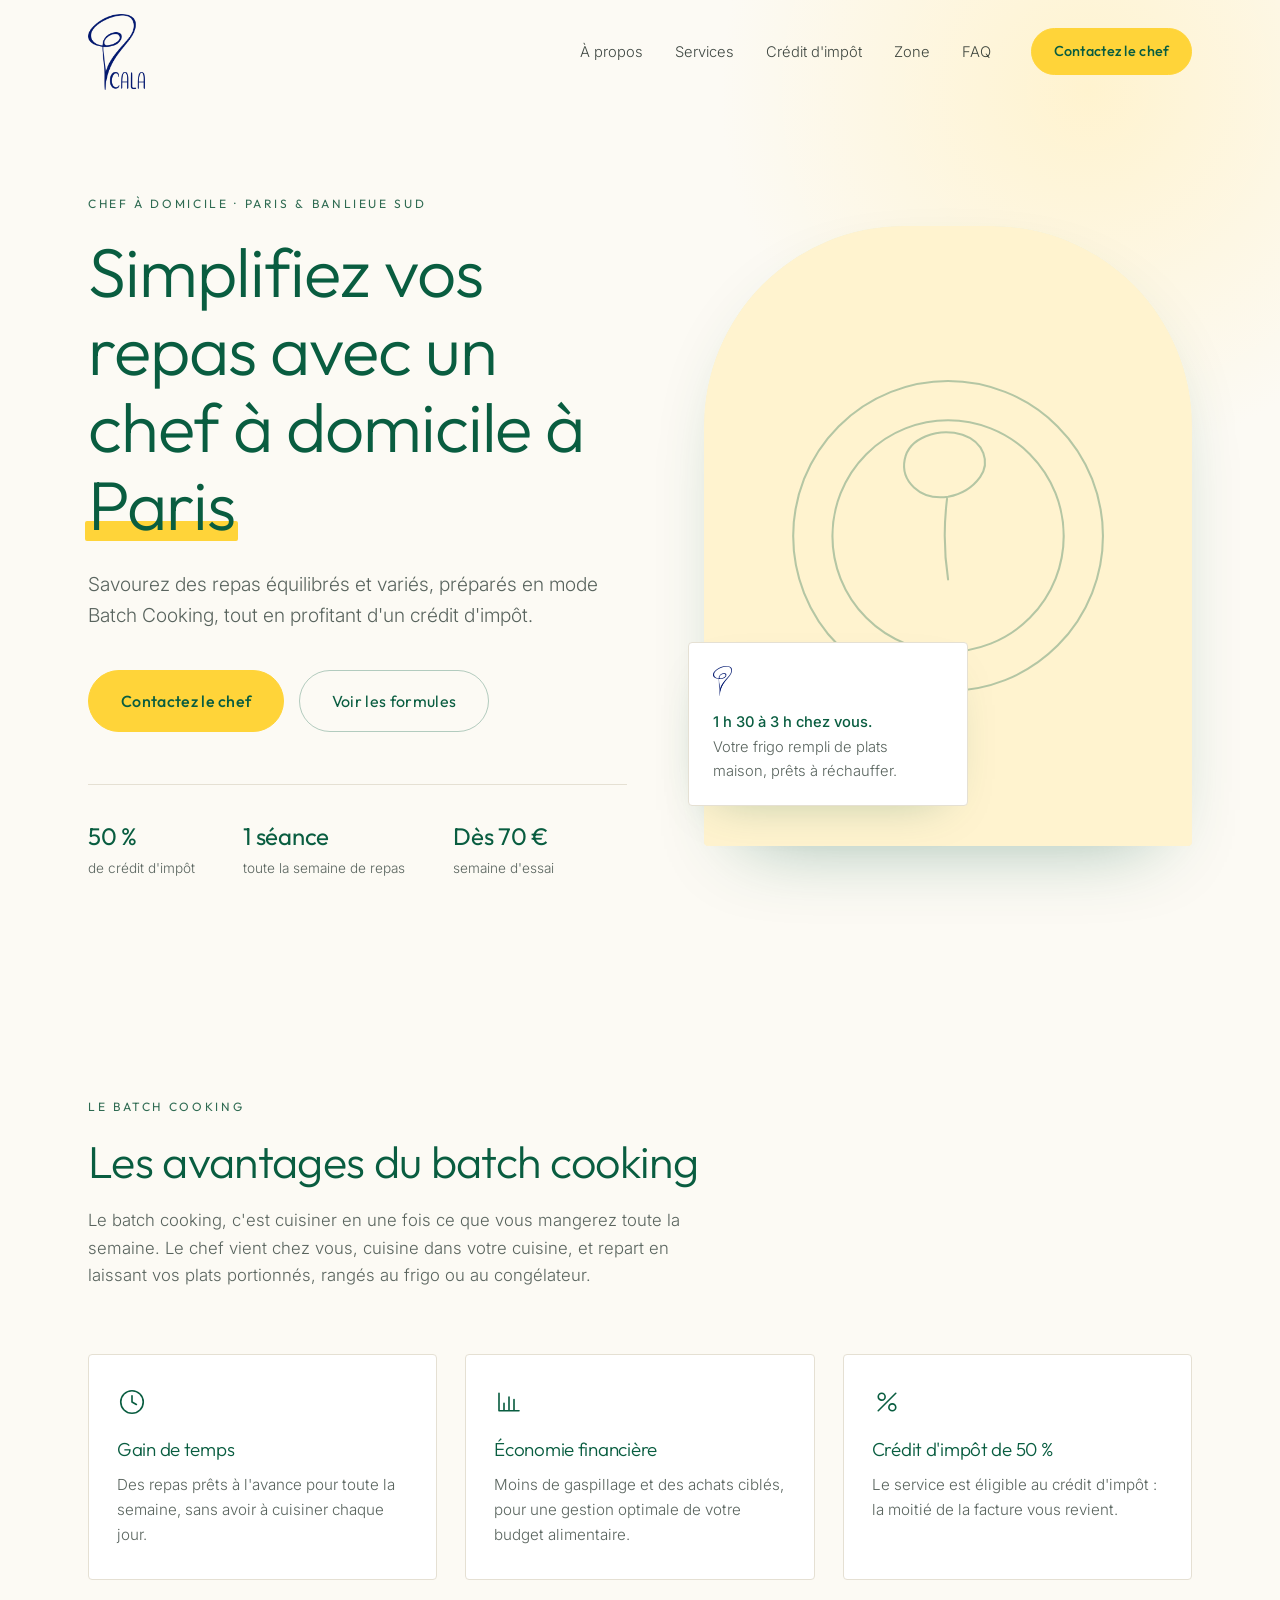
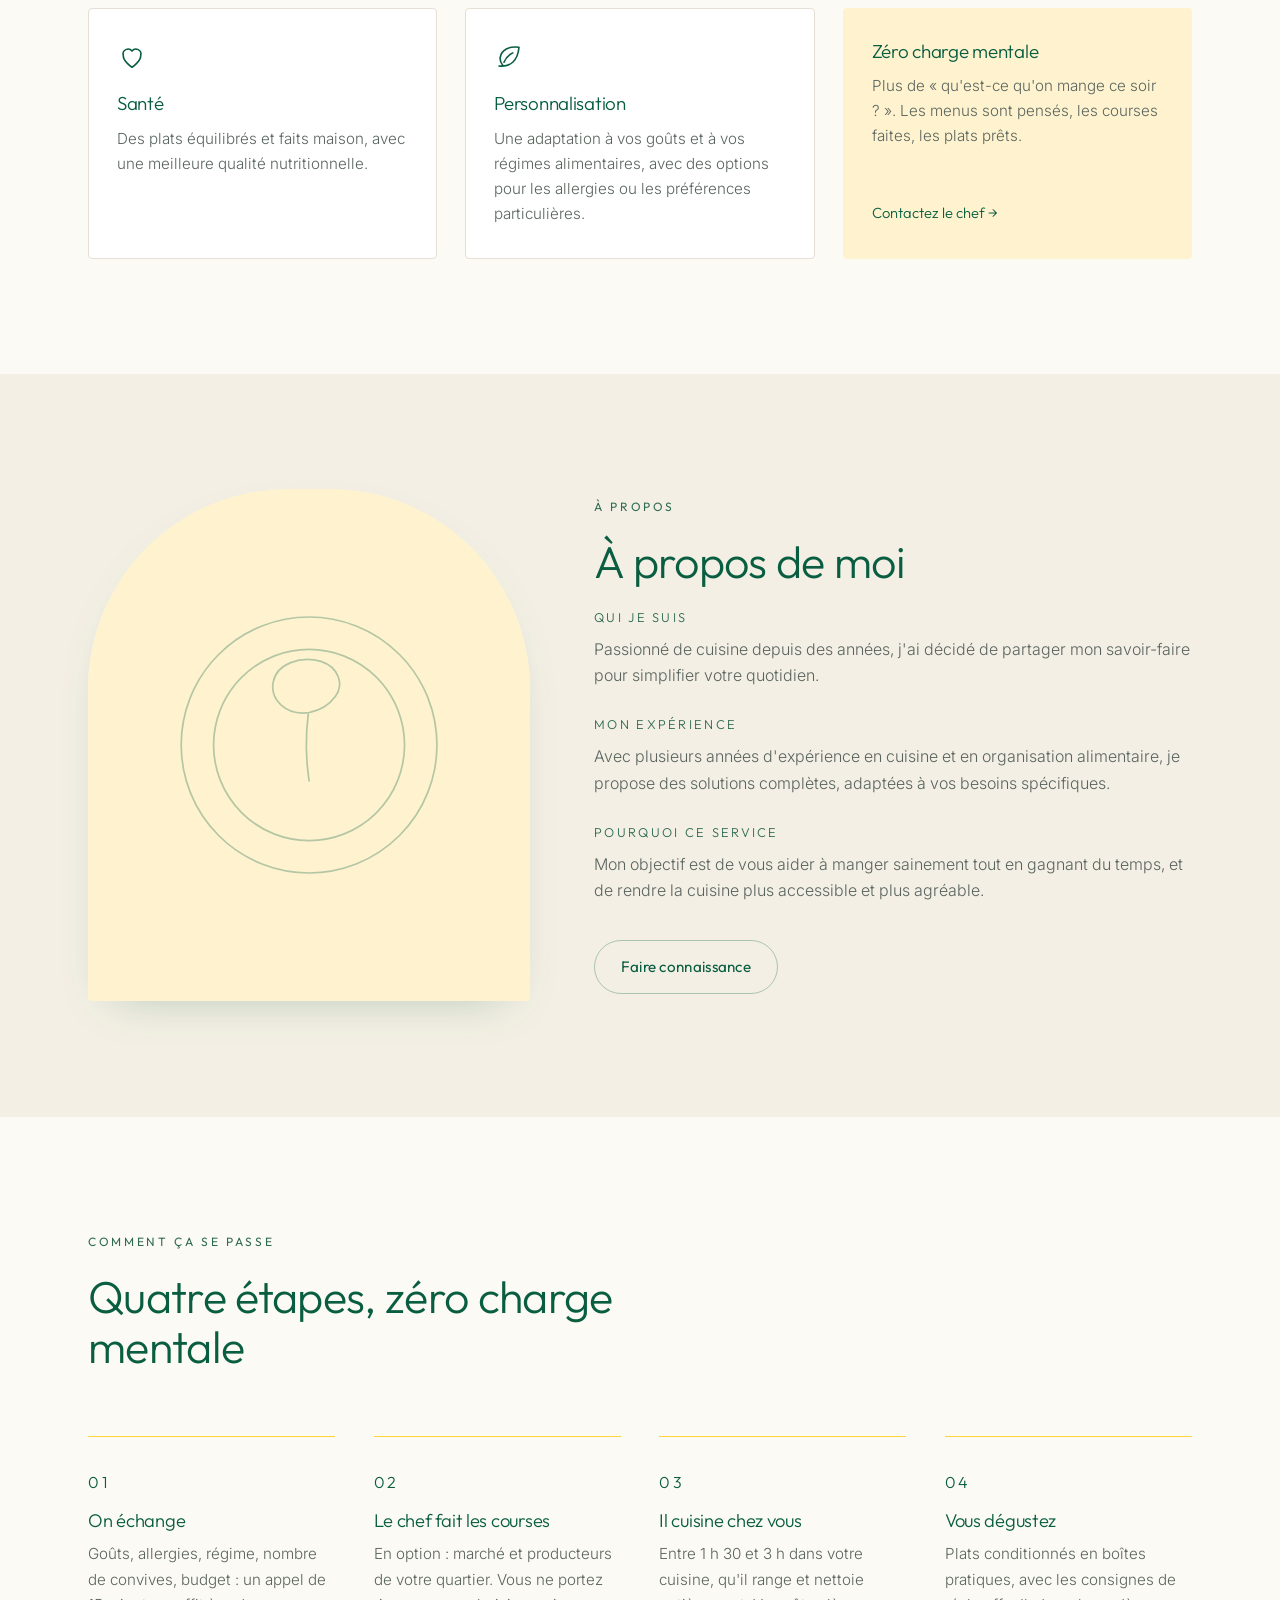
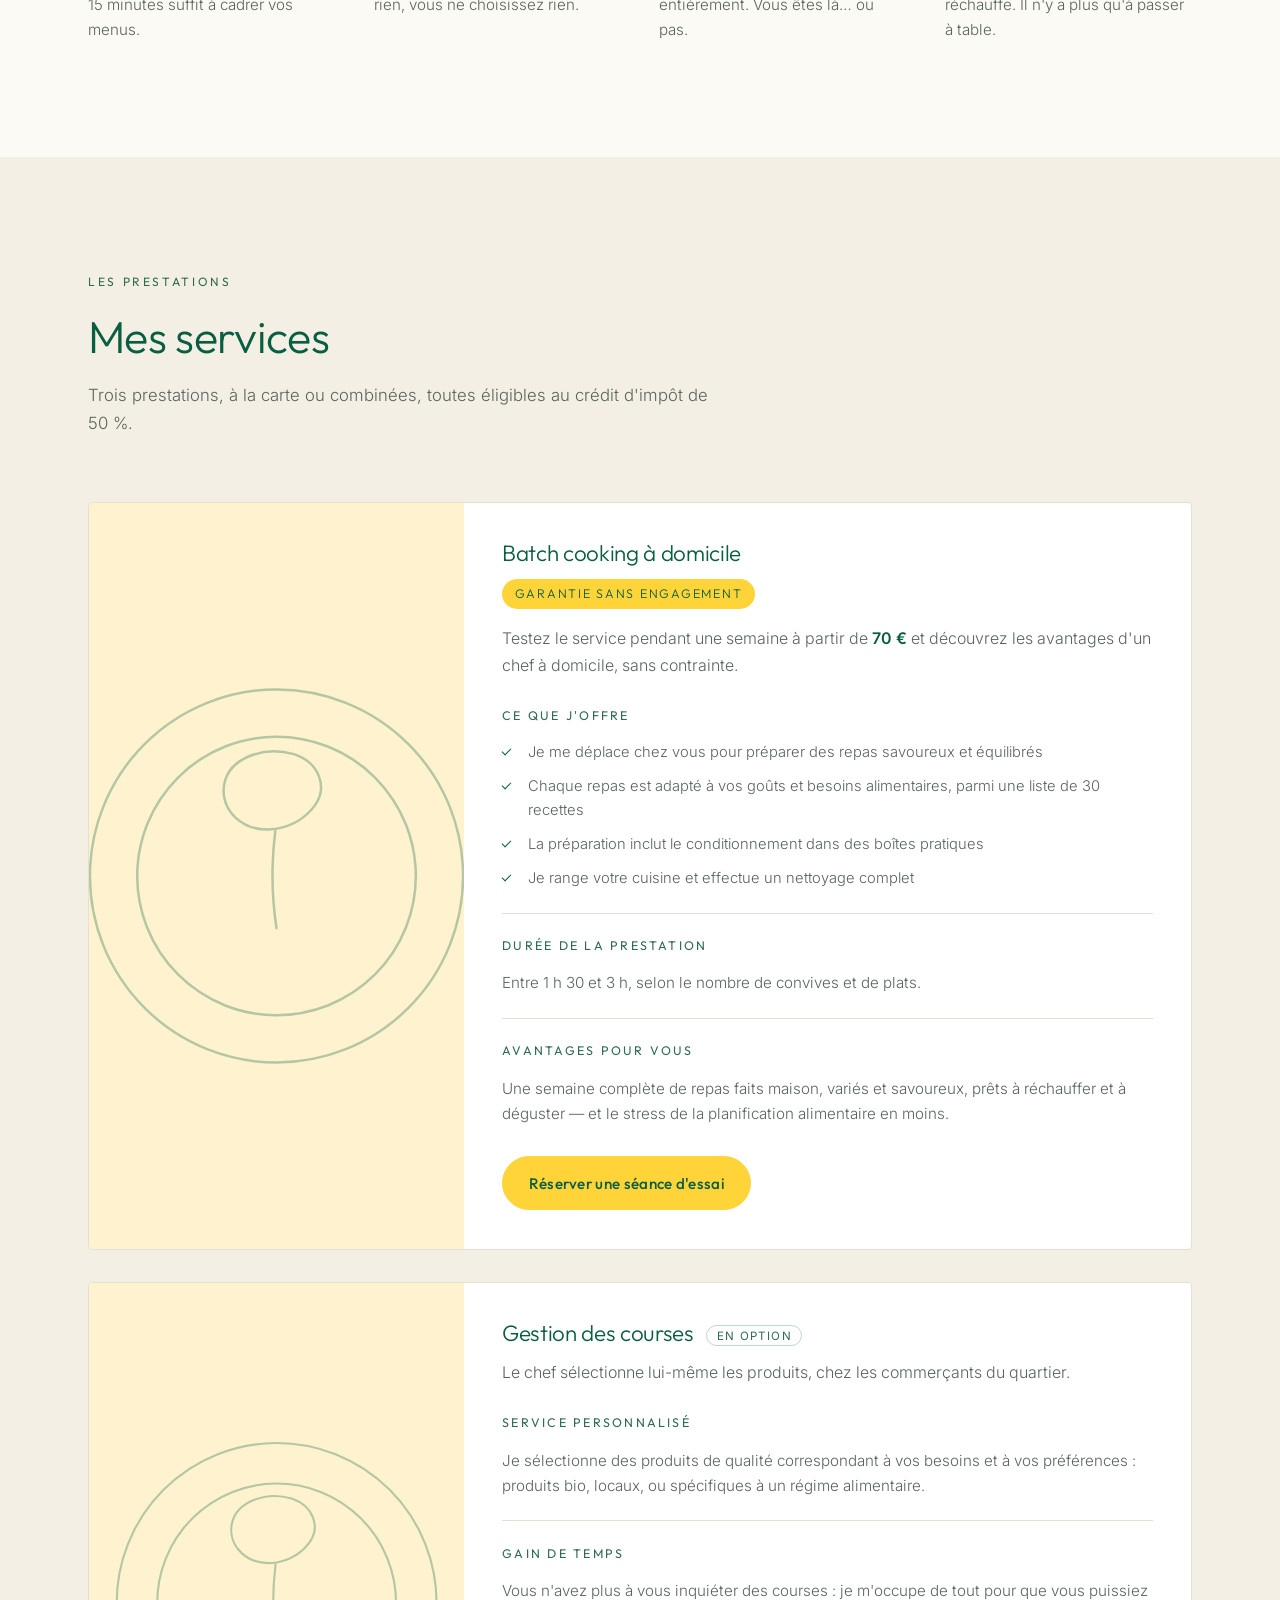
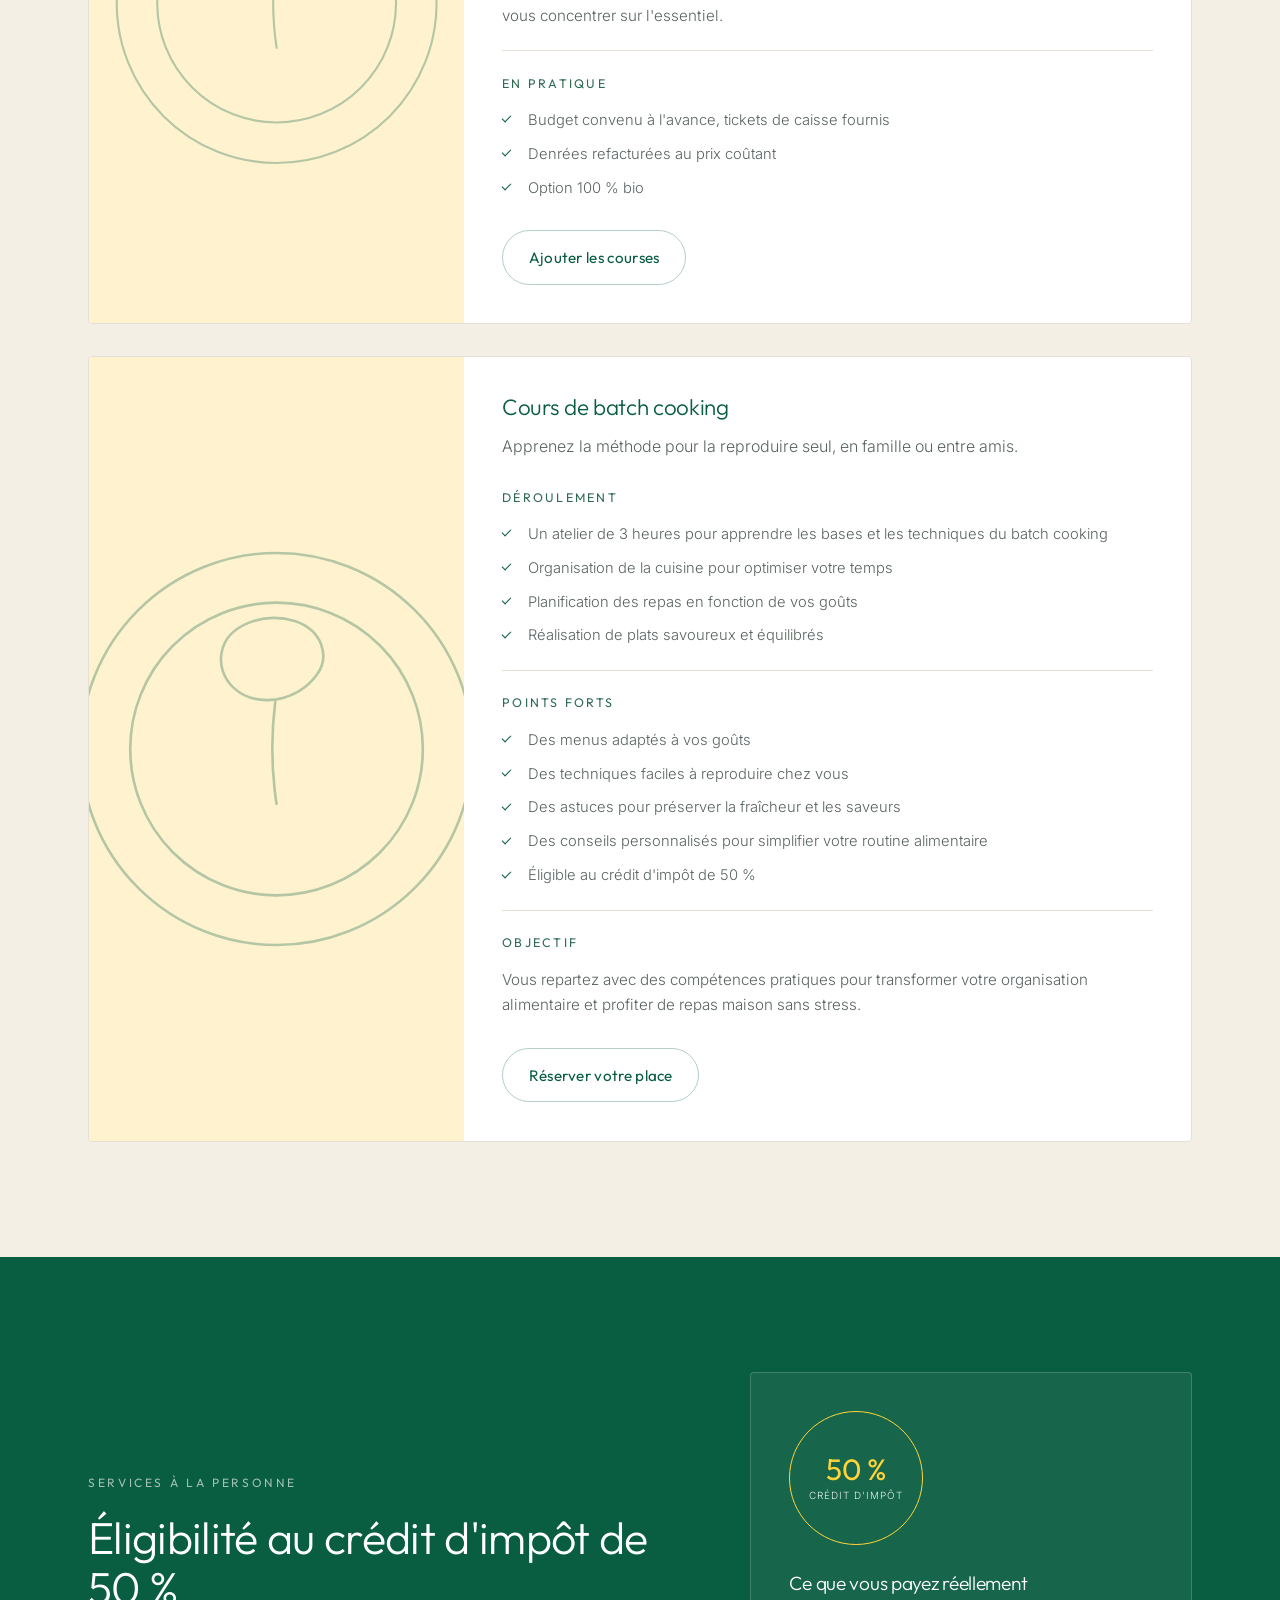
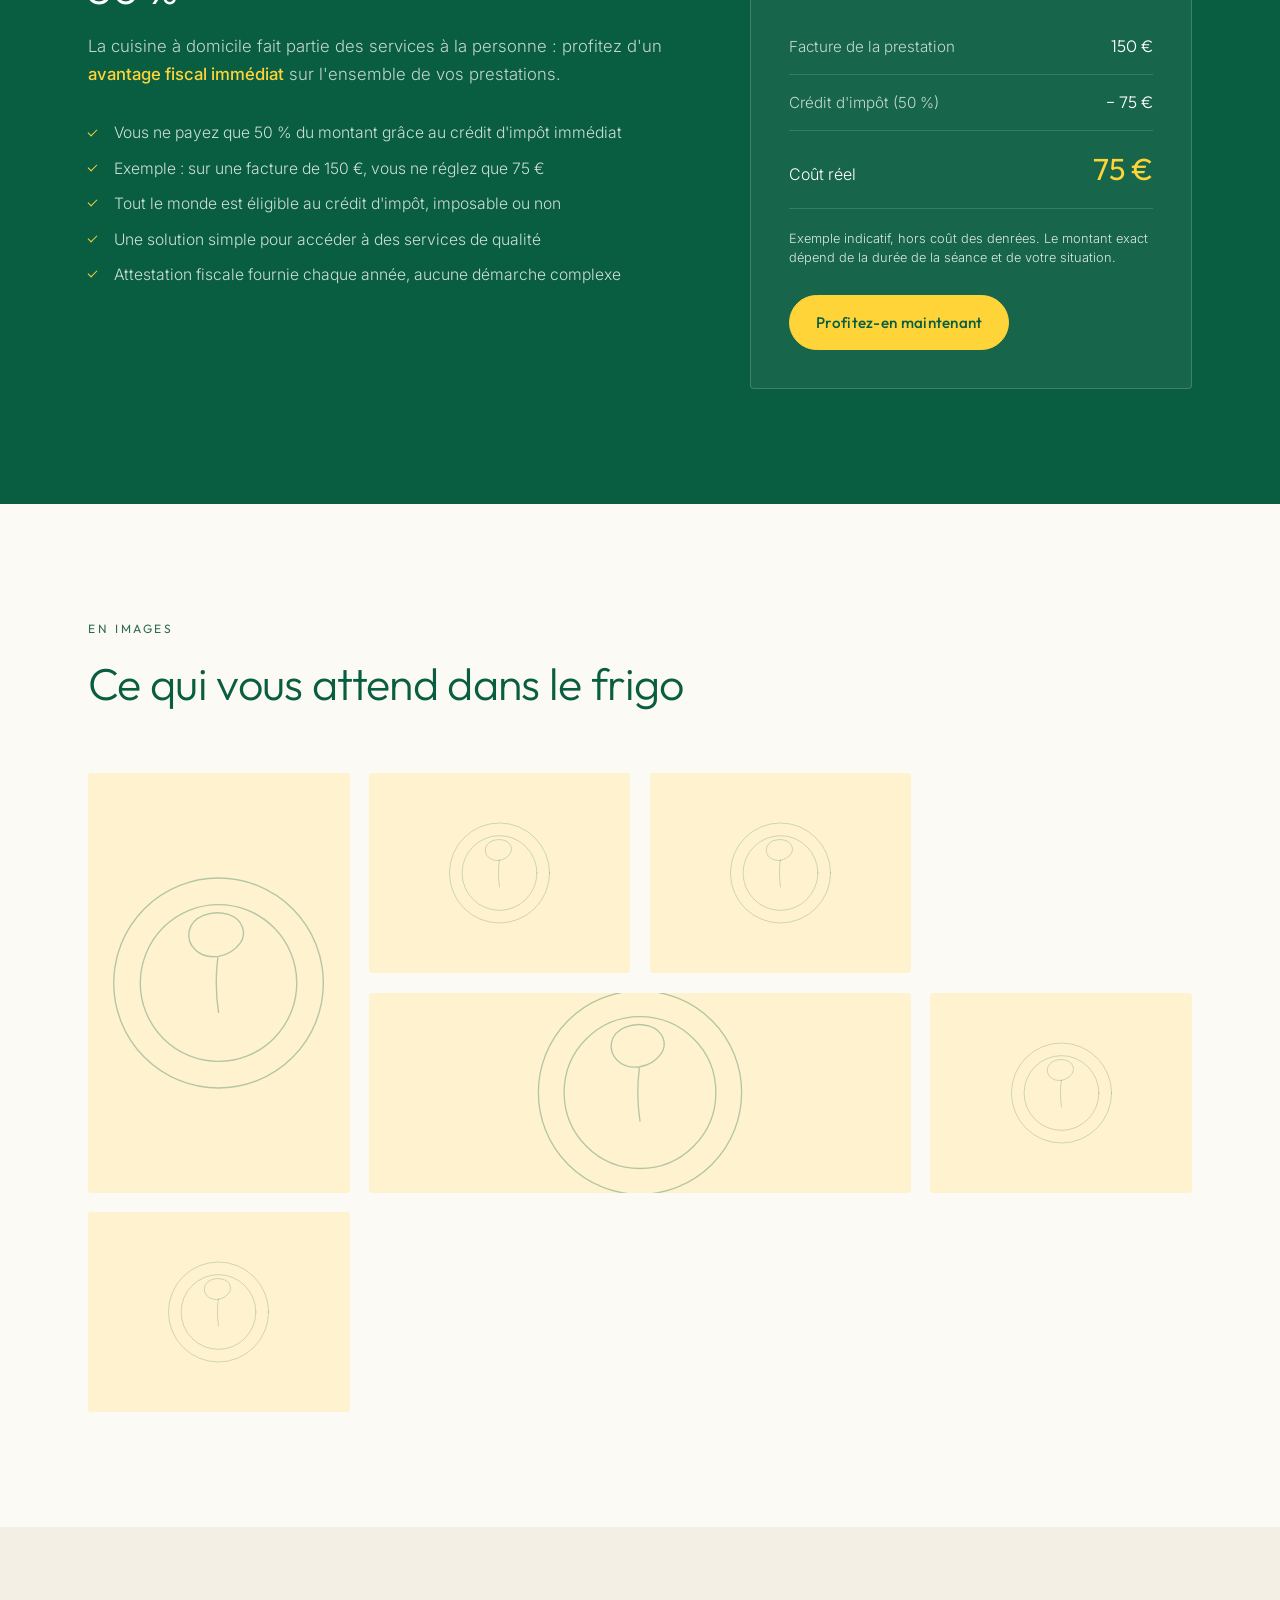
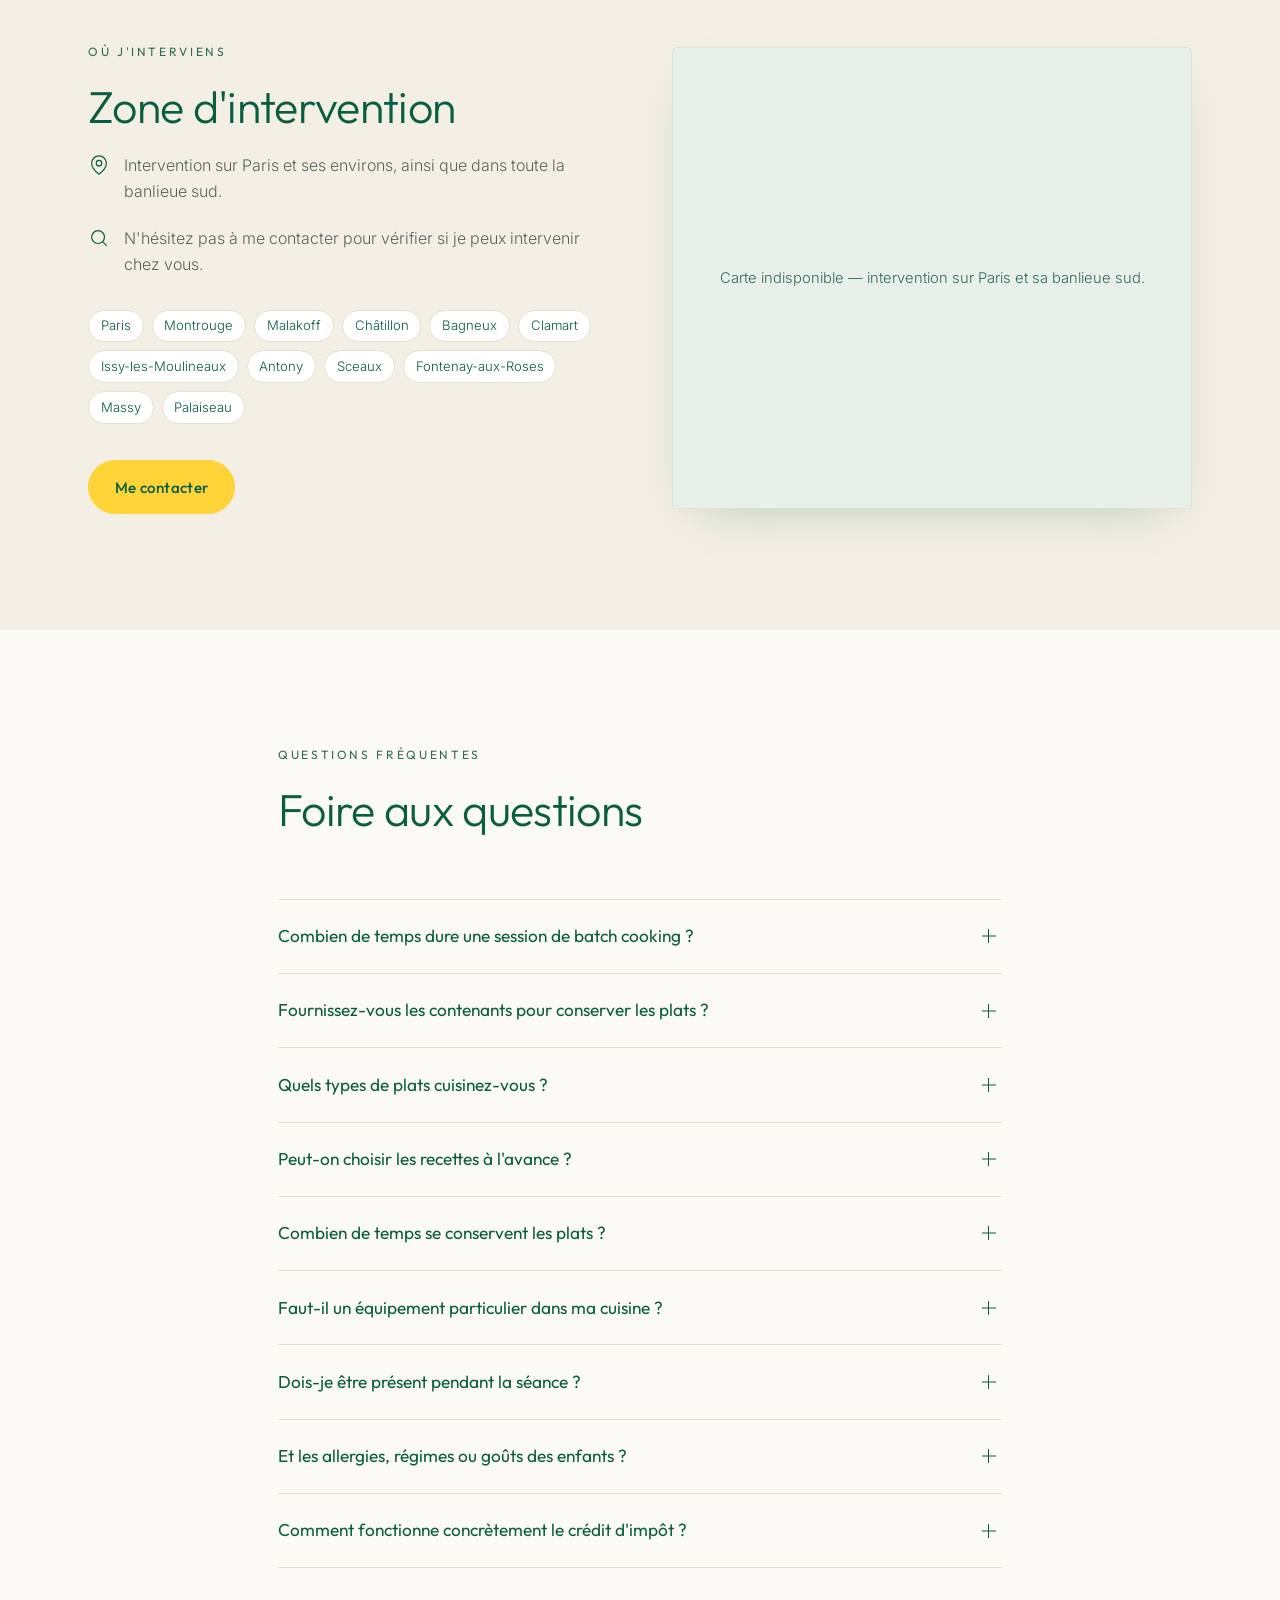
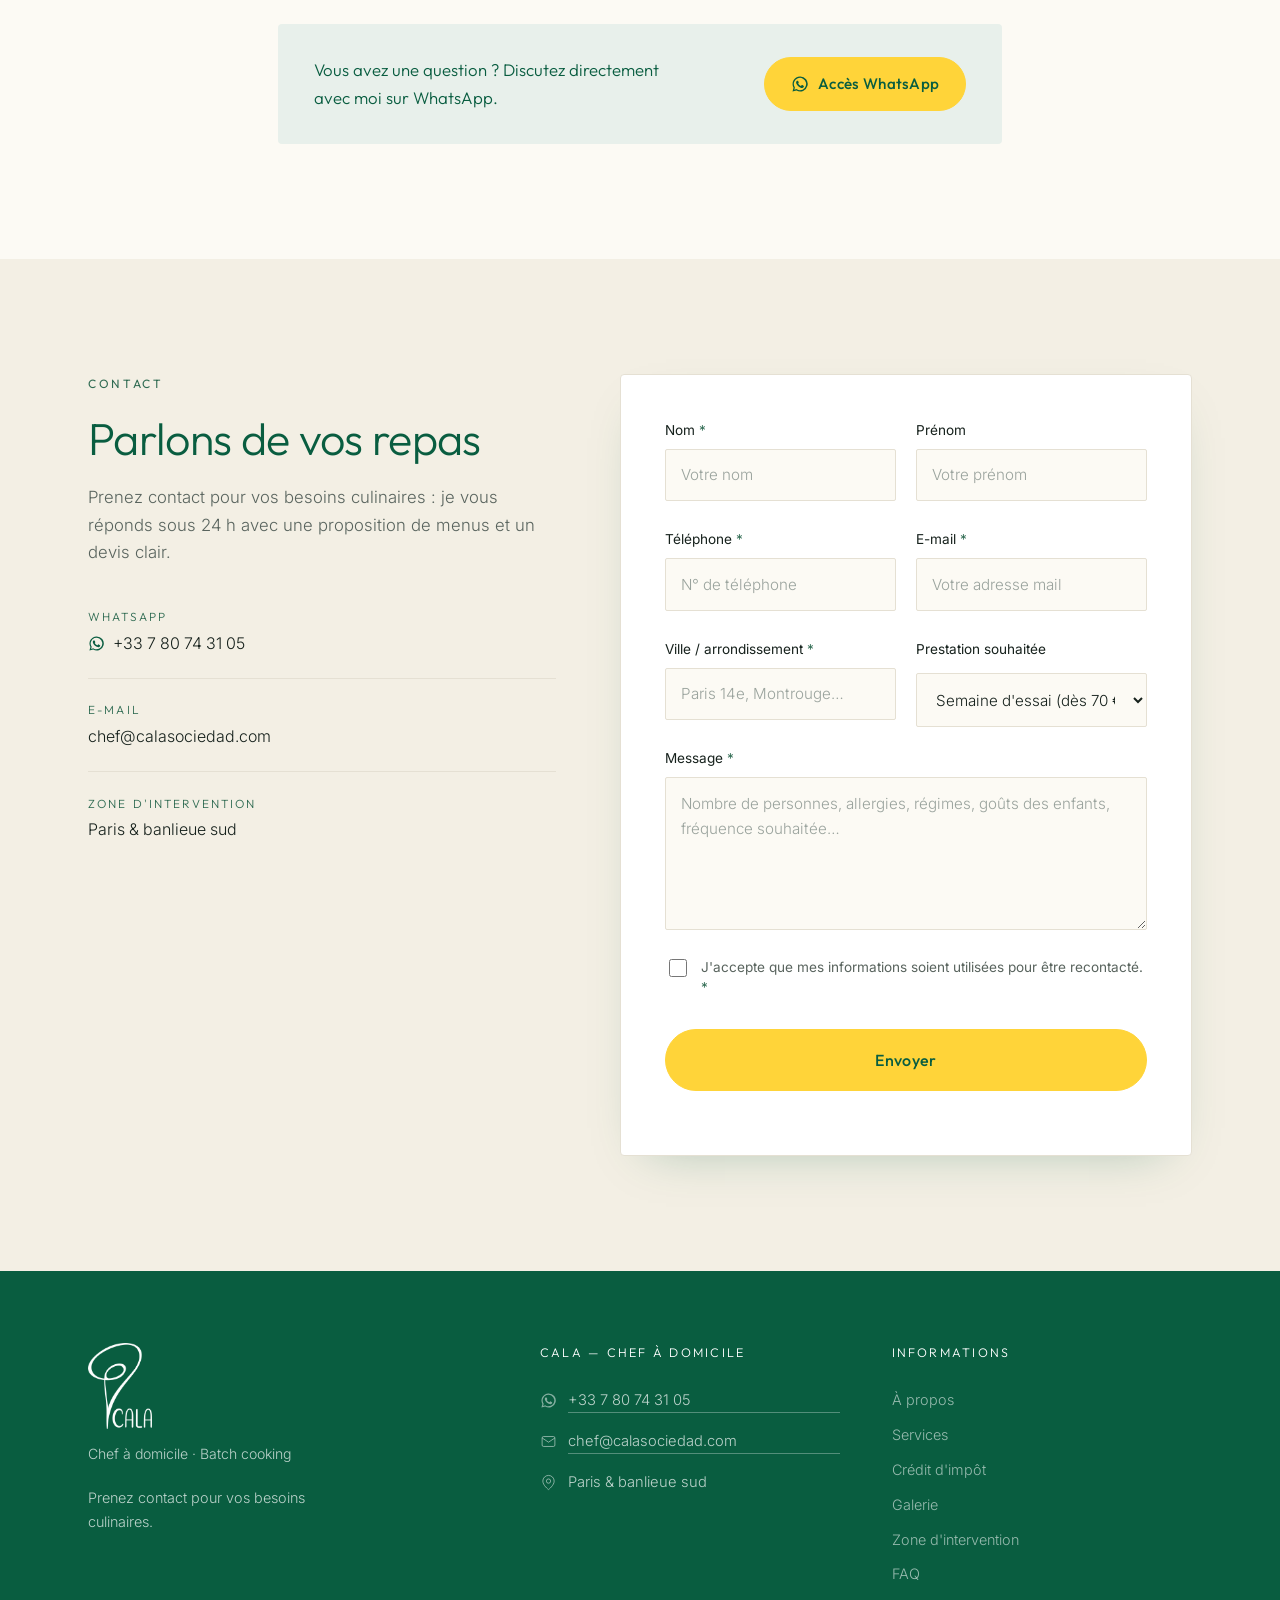
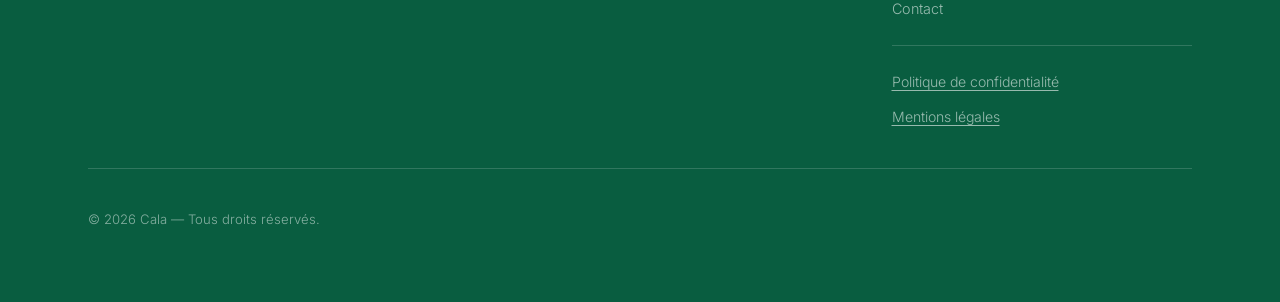
==== commit 429939ac: "Logo et favicon officiels, e-mail chef@calasociedad.com Le tracé SVG dessiné en attendant les fichie" ====
--- a/index.html
+++ b/index.html
@@ -6,7 +6,8 @@
 <title>Cala — Chef à domicile & batch cooking à Paris et en banlieue sud</title>
 <meta name="description" content="Chef à domicile spécialisé en batch cooking à Paris et en banlieue sud. Une semaine de repas sains et variés préparés chez vous, avec 50 % de crédit d'impôt. Semaine d'essai sans engagement.">
 <meta name="theme-color" content="#095D40">
-<link rel="icon" href="assets/img/favicon.svg" type="image/svg+xml">
+<link rel="icon" href="assets/img/favicon-64.png" type="image/png" sizes="64x64">
+<link rel="apple-touch-icon" href="assets/img/apple-touch-icon.png">
 <meta property="og:type" content="website">
 <meta property="og:title" content="Cala — Chef à domicile & batch cooking à Paris">
 <meta property="og:description" content="Des repas équilibrés et variés préparés chez vous, en une seule séance. Crédit d'impôt de 50 %.">
@@ -20,15 +21,7 @@
 
 <a class="skip-link" href="#main">Aller au contenu principal</a>
 
-<!-- Marque Cala : tracé unique réutilisé partout via <use> -->
 <svg class="sprite" aria-hidden="true" focusable="false" width="0" height="0">
-  <symbol id="cala-mark" viewBox="0 0 240 320">
-    <g fill="none" stroke="currentColor" stroke-width="8" stroke-linecap="round" stroke-linejoin="round">
-      <path d="M100 106 C 46 98, 26 58, 60 32 C 96 5, 170 12, 189 48 C 202 73, 191 99, 169 117 C 152 168, 130 240, 119 304"/>
-      <path d="M99 110 C 94 165, 102 245, 119 304"/>
-      <path d="M100 106 C 86 86, 96 60, 120 55 C 145 50, 162 68, 152 88 C 143 105, 114 116, 100 106 Z"/>
-    </g>
-  </symbol>
   <symbol id="icon-whatsapp" viewBox="0 0 24 24">
     <path d="M12 2a10 10 0 0 0-8.6 15L2 22l5.2-1.4A10 10 0 1 0 12 2zm0 18.2a8.2 8.2 0 0 1-4.2-1.2l-.3-.2-3.1.8.8-3-.2-.3A8.2 8.2 0 1 1 12 20.2zm4.6-6.1c-.2-.1-1.5-.700-1.7-.8-.2-.1-.4-.1-.6.1s-.6.8-.8 1c-.1.2-.3.2-.5.1a6.7 6.7 0 0 1-3.3-2.9c-.2-.4.2-.4.6-1.2.1-.2 0-.4 0-.5s-.6-1.4-.8-1.9c-.2-.5-.4-.4-.6-.4h-.5a1 1 0 0 0-.7.3c-.3.3-.9.9-.9 2.1s.9 2.5 1.1 2.7c.1.2 1.8 2.8 4.4 3.9 1.6.7 2.2.7 3 .6.5 0 1.5-.6 1.7-1.2.2-.6.2-1.1.2-1.2-.1-.1-.3-.2-.5-.3z"/>
   </symbol>
@@ -37,10 +30,7 @@
 <header class="site-header" id="header">
   <div class="container site-header__inner">
     <a class="brand" href="#hero" aria-label="Cala, accueil">
-      <span class="brand__mark" aria-hidden="true">
-        <svg viewBox="0 0 240 320" focusable="false"><use href="#cala-mark"/></svg>
-      </span>
-      <span class="brand__word">Cala</span>
+      <img class="brand__logo" src="assets/img/logo.png" alt="Cala" width="194" height="260" data-no-fallback>
     </a>
 
     <nav class="nav" id="nav" aria-label="Navigation principale">
@@ -91,9 +81,7 @@
                alt="Bol repas équilibré préparé par un chef à domicile" width="900" height="1100" fetchpriority="high">
         </figure>
         <div class="hero__card">
-          <span class="hero__card-mark" aria-hidden="true">
-            <svg viewBox="0 0 240 320" focusable="false"><use href="#cala-mark"/></svg>
-          </span>
+          <img class="hero__card-mark" src="assets/img/mark.png" alt="" width="75" height="120" data-no-fallback>
           <p><strong>1 h 30 à 3 h chez vous.</strong> Votre frigo rempli de plats maison, prêts à réchauffer.</p>
         </div>
       </div>
@@ -558,7 +546,7 @@
           </li>
           <li>
             <span class="contact__label">E-mail</span>
-            <a href="mailto:contact@cala-chef.fr">contact@cala-chef.fr</a>
+            <a href="mailto:chef@calasociedad.com">chef@calasociedad.com</a>
           </li>
           <li>
             <span class="contact__label">Zone d'intervention</span>
@@ -638,13 +626,8 @@
     <div class="site-footer__cols">
       <div class="site-footer__col">
         <div class="site-footer__brand">
-          <span class="brand__mark brand__mark--light" aria-hidden="true">
-            <svg viewBox="0 0 240 320" focusable="false"><use href="#cala-mark"/></svg>
-          </span>
-          <div>
-            <p class="site-footer__word">Cala</p>
-            <p class="site-footer__tag">Chef à domicile · Batch cooking</p>
-          </div>
+          <img class="site-footer__logo" src="assets/img/logo.png" alt="Cala" width="194" height="260" data-no-fallback>
+          <p class="site-footer__tag">Chef à domicile · Batch cooking</p>
         </div>
         <p class="site-footer__text">Prenez contact pour vos besoins culinaires.</p>
       </div>
@@ -658,7 +641,7 @@
           </li>
           <li>
             <svg viewBox="0 0 24 24" fill="none" stroke="currentColor" stroke-width="1.4" aria-hidden="true"><rect x="3" y="5" width="18" height="14" rx="2"/><path d="m3 7 9 6 9-6"/></svg>
-            <a href="mailto:contact@cala-chef.fr">contact@cala-chef.fr</a>
+            <a href="mailto:chef@calasociedad.com">chef@calasociedad.com</a>
           </li>
           <li>
             <svg viewBox="0 0 24 24" fill="none" stroke="currentColor" stroke-width="1.4" aria-hidden="true"><path d="M20 10c0 6-8 12-8 12s-8-6-8-12a8 8 0 0 1 16 0z"/><circle cx="12" cy="10" r="3"/></svg>
@@ -704,7 +687,7 @@
   "name": "Cala — Chef à domicile",
   "description": "Chef à domicile spécialisé en batch cooking à Paris et en banlieue sud.",
   "areaServed": ["Paris", "Hauts-de-Seine", "Val-de-Marne", "Essonne"],
-  "email": "contact@cala-chef.fr",
+  "email": "chef@calasociedad.com",
   "telephone": "+33780743105",
   "priceRange": "€€",
   "address": { "@type": "PostalAddress", "addressLocality": "Paris", "addressCountry": "FR" }
--- a/assets/css/styles.css
+++ b/assets/css/styles.css
@@ -31,7 +31,7 @@
 
   --gutter: clamp(1.25rem, 4vw, 3rem);
   --section-y: clamp(4.5rem, 9vw, 8.5rem);
-  --header-h: 82px;
+  --header-h: 104px;
 }
 
 *, *::before, *::after { box-sizing: border-box; }
@@ -124,6 +124,7 @@
 /* ---------- Header ---------- */
 .site-header {
   position: fixed; inset: 0 0 auto 0; z-index: 100;
+  height: var(--header-h);
   background: rgba(252, 250, 244, 0);
   transition: background .4s ease, box-shadow .4s ease, border-color .4s ease;
   border-bottom: 1px solid transparent;
@@ -135,19 +136,11 @@
 }
 .site-header__inner {
   display: flex; align-items: center; justify-content: space-between;
-  gap: 1.5rem; height: var(--header-h);
-}
-
-.brand { display: inline-flex; align-items: center; gap: .7rem; text-decoration: none; color: var(--green); }
-.brand__mark { display: block; width: 22px; color: var(--green); }
-.brand__mark svg { width: 100%; height: auto; display: block; }
-.brand__mark--light { color: #fff; width: 30px; }
-.brand__word {
-  font-family: var(--font-display);
-  font-size: 1.35rem; font-weight: 300;
-  letter-spacing: .3em; text-transform: uppercase;
-  padding-left: .1em;
-}
+  gap: 1.5rem; height: 100%;
+}
+
+.brand { display: inline-flex; align-items: center; text-decoration: none; color: var(--green); }
+.brand__logo { display: block; height: 76px; width: auto; }
 
 .nav { display: flex; align-items: center; gap: 2.5rem; }
 .nav__list { display: flex; align-items: center; gap: 2rem; }
@@ -227,8 +220,7 @@
   box-shadow: var(--shadow); font-size: .92rem; color: var(--muted);
 }
 .hero__card strong { color: var(--green); font-weight: 500; display: block; }
-.hero__card-mark { display: block; width: 17px; color: var(--green); margin-bottom: .9rem; }
-.hero__card-mark svg { width: 100%; height: auto; }
+.hero__card-mark { display: block; height: 30px; width: auto; margin-bottom: .9rem; }
 
 /* ---------- Sections ---------- */
 .section { padding-block: var(--section-y); }
@@ -414,10 +406,10 @@
 .site-footer { background: var(--green); color: rgba(255,255,255,.72); padding-block: clamp(3rem, 6vw, 4.5rem); }
 .site-footer__inner { display: grid; gap: 2.5rem; }
 .site-footer__brand { margin-bottom: 0; }
-.site-footer__brand { display: flex; align-items: flex-start; gap: 1rem; }
-.site-footer__word {
-  font-family: var(--font-display); color: #fff; font-size: 1.3rem;
-  letter-spacing: .3em; text-transform: uppercase; margin-bottom: .5rem;
+.site-footer__brand { display: grid; gap: .9rem; justify-items: start; }
+.site-footer__logo {
+  display: block; height: 86px; width: auto;
+  filter: brightness(0) invert(1);   /* rend le tracé blanc sur le fond vert */
 }
 .site-footer__tag { font-size: .88rem; line-height: 1.6; }
 .site-footer__nav { display: grid; gap: .7rem; }
@@ -597,7 +589,7 @@
 }
 
 @media (max-width: 640px) {
-  :root { --header-h: 72px; }
+  :root { --header-h: 84px; }
   .cards--3, .steps { grid-template-columns: 1fr; }
   .badge-50 { width: 96px; height: 96px; }
   .form__row { grid-template-columns: 1fr; }
@@ -612,3 +604,9 @@
 
 .sprite { position: absolute; width: 0; height: 0; overflow: hidden; }
 
+
+/* ---------- Logo en petit écran ---------- */
+@media (max-width: 640px) {
+  .brand__logo { height: 58px; }
+  .site-footer__logo { height: 72px; }
+}
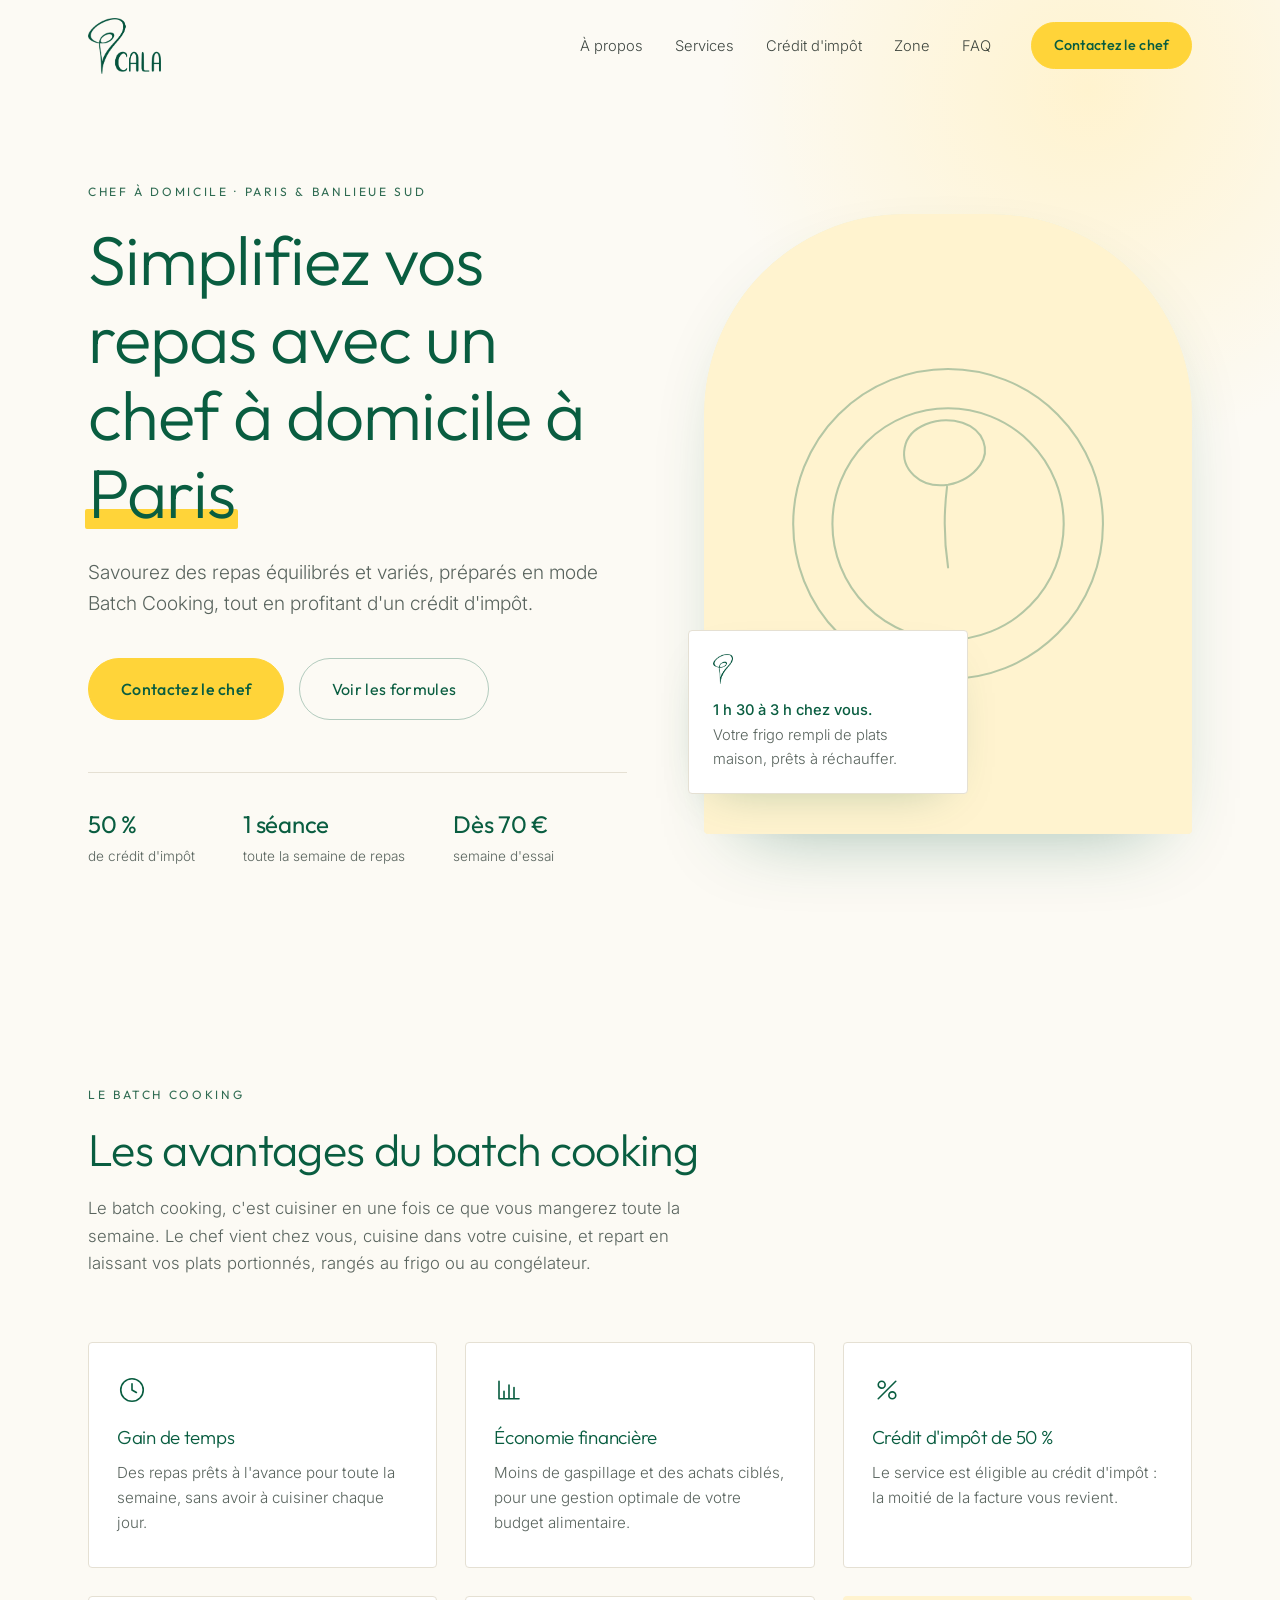
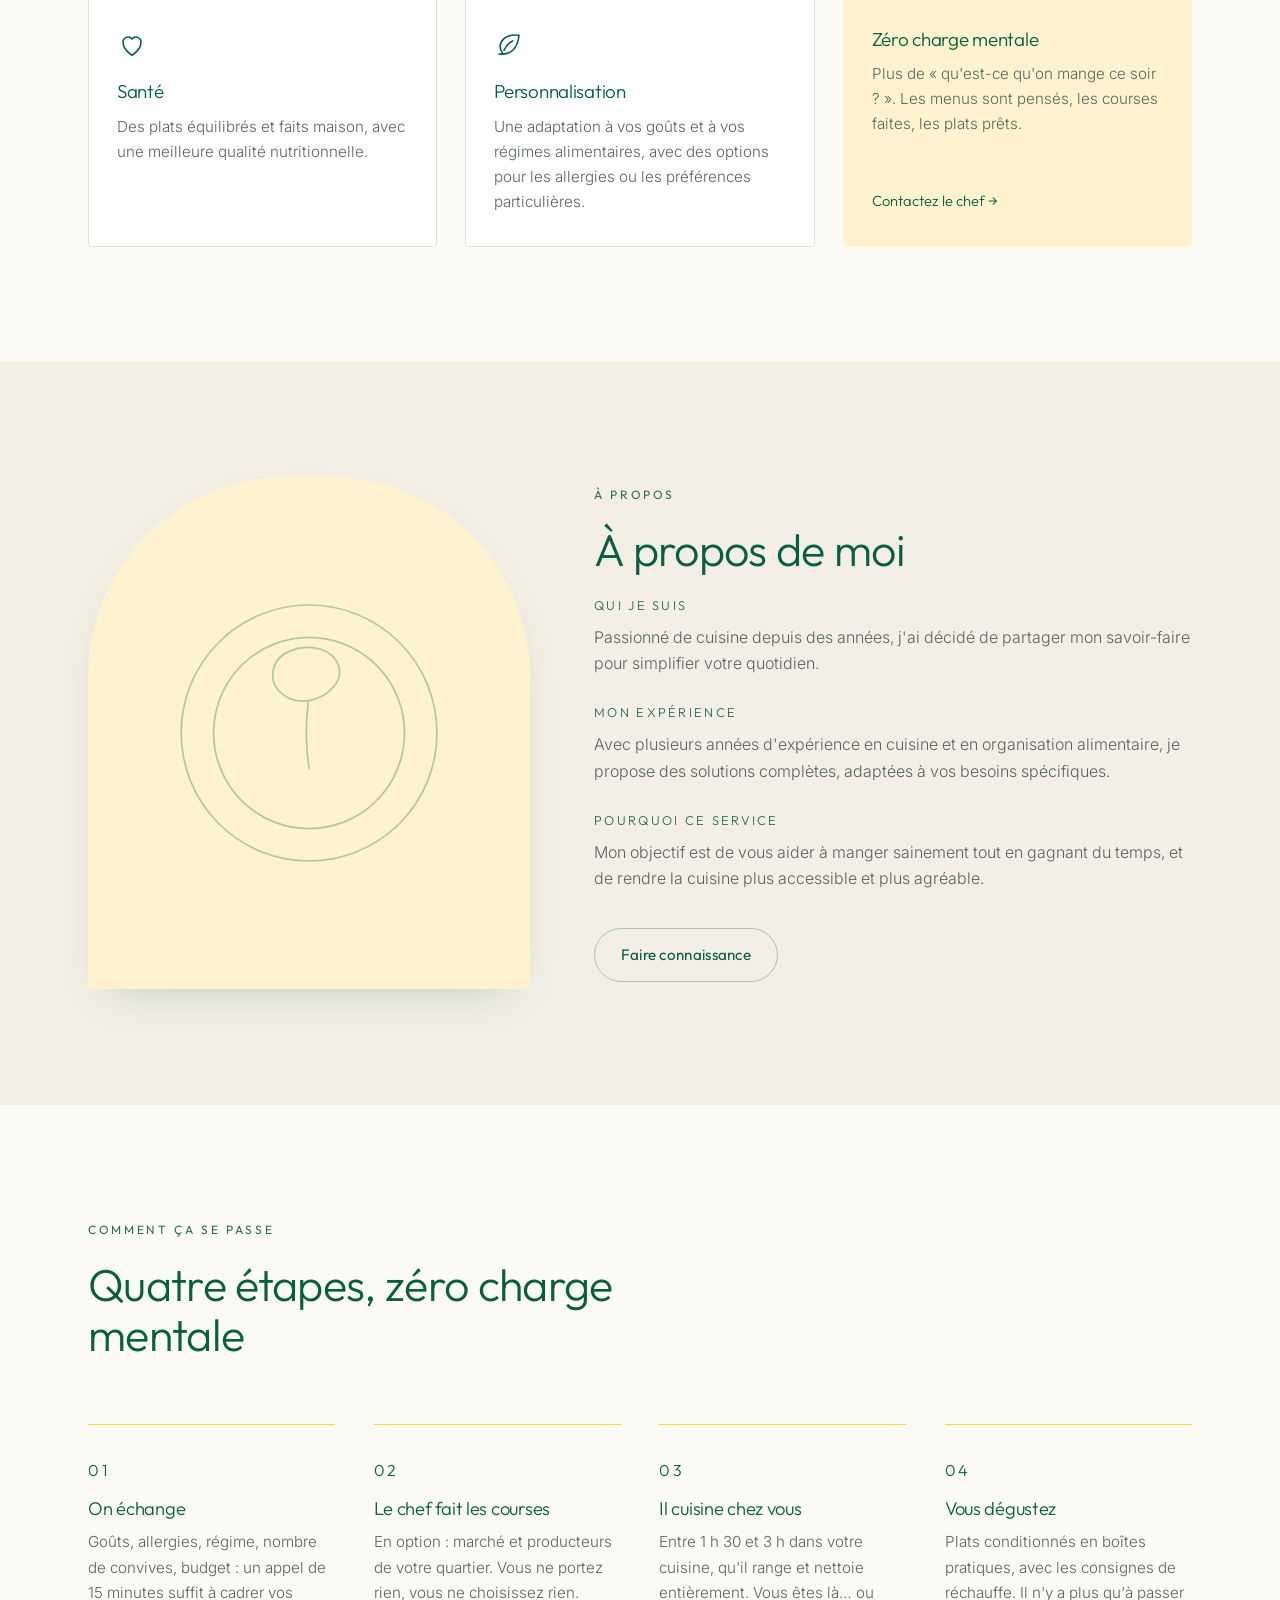
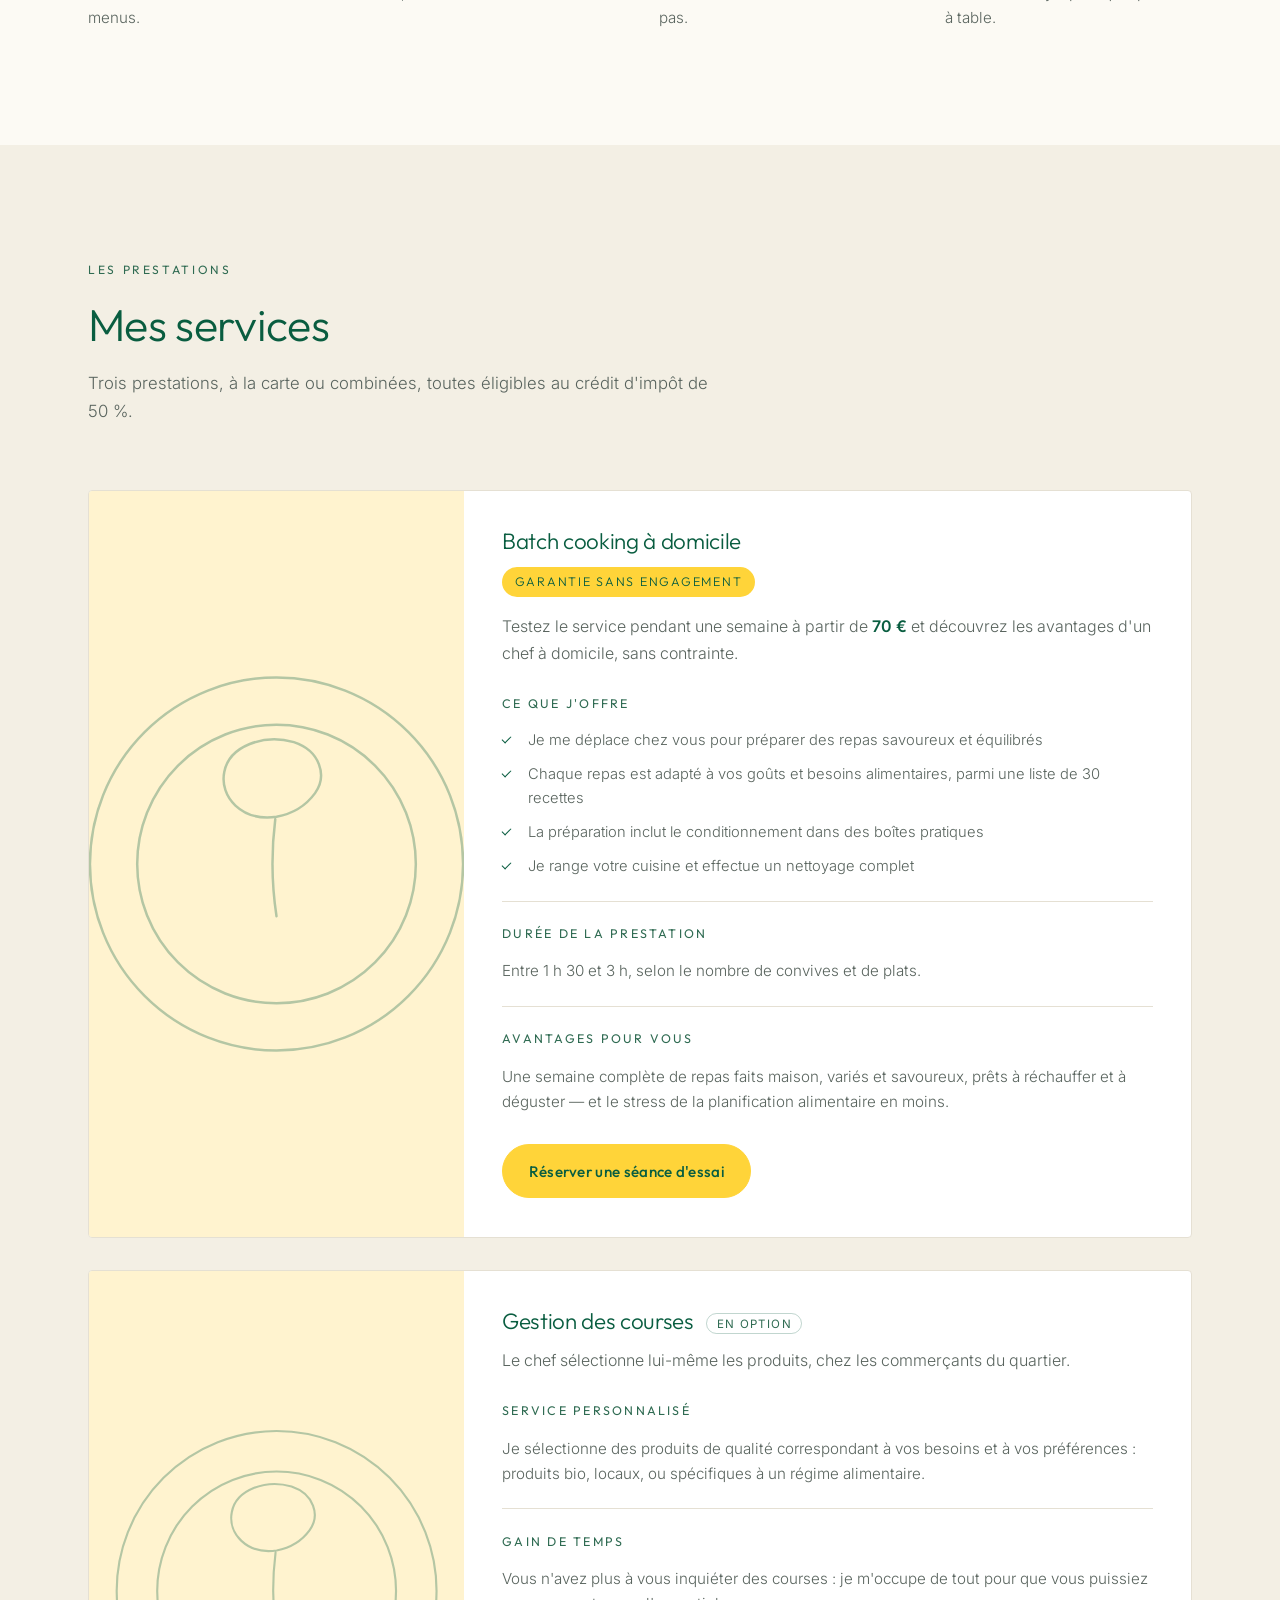
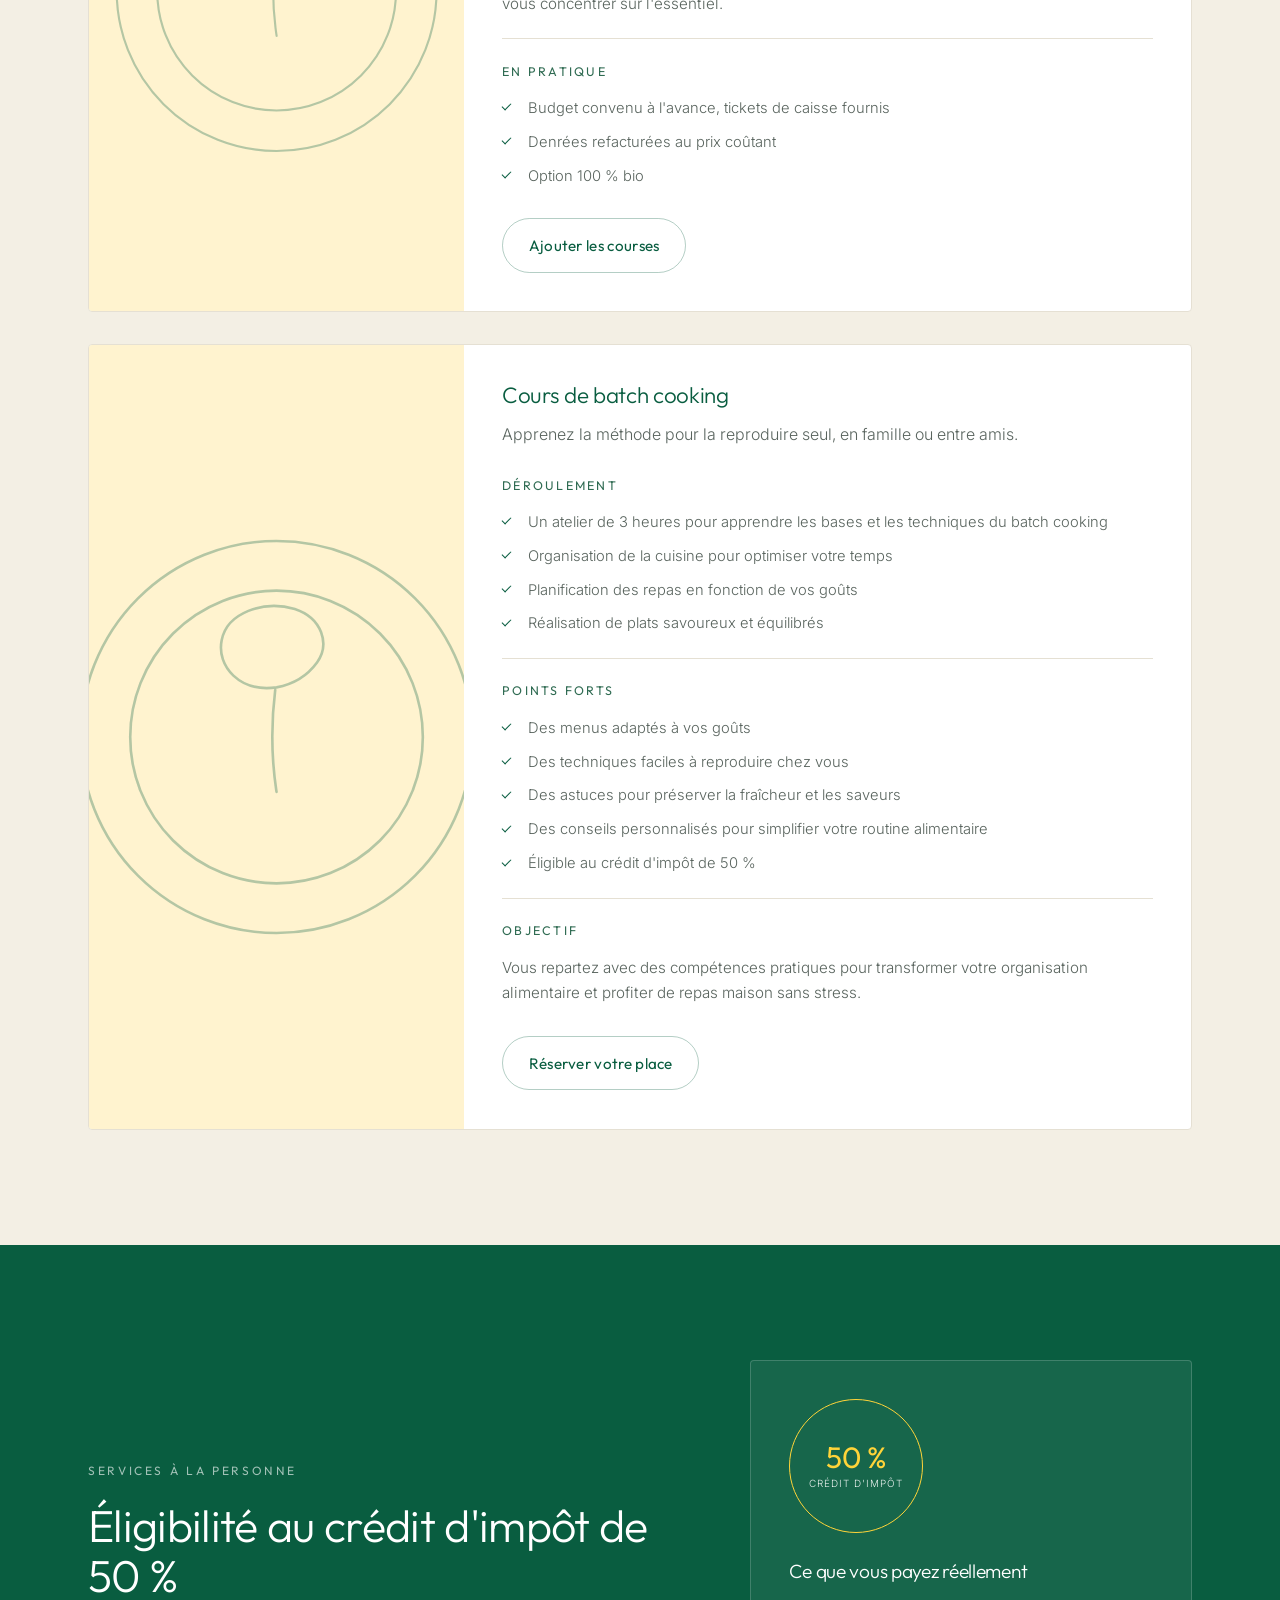
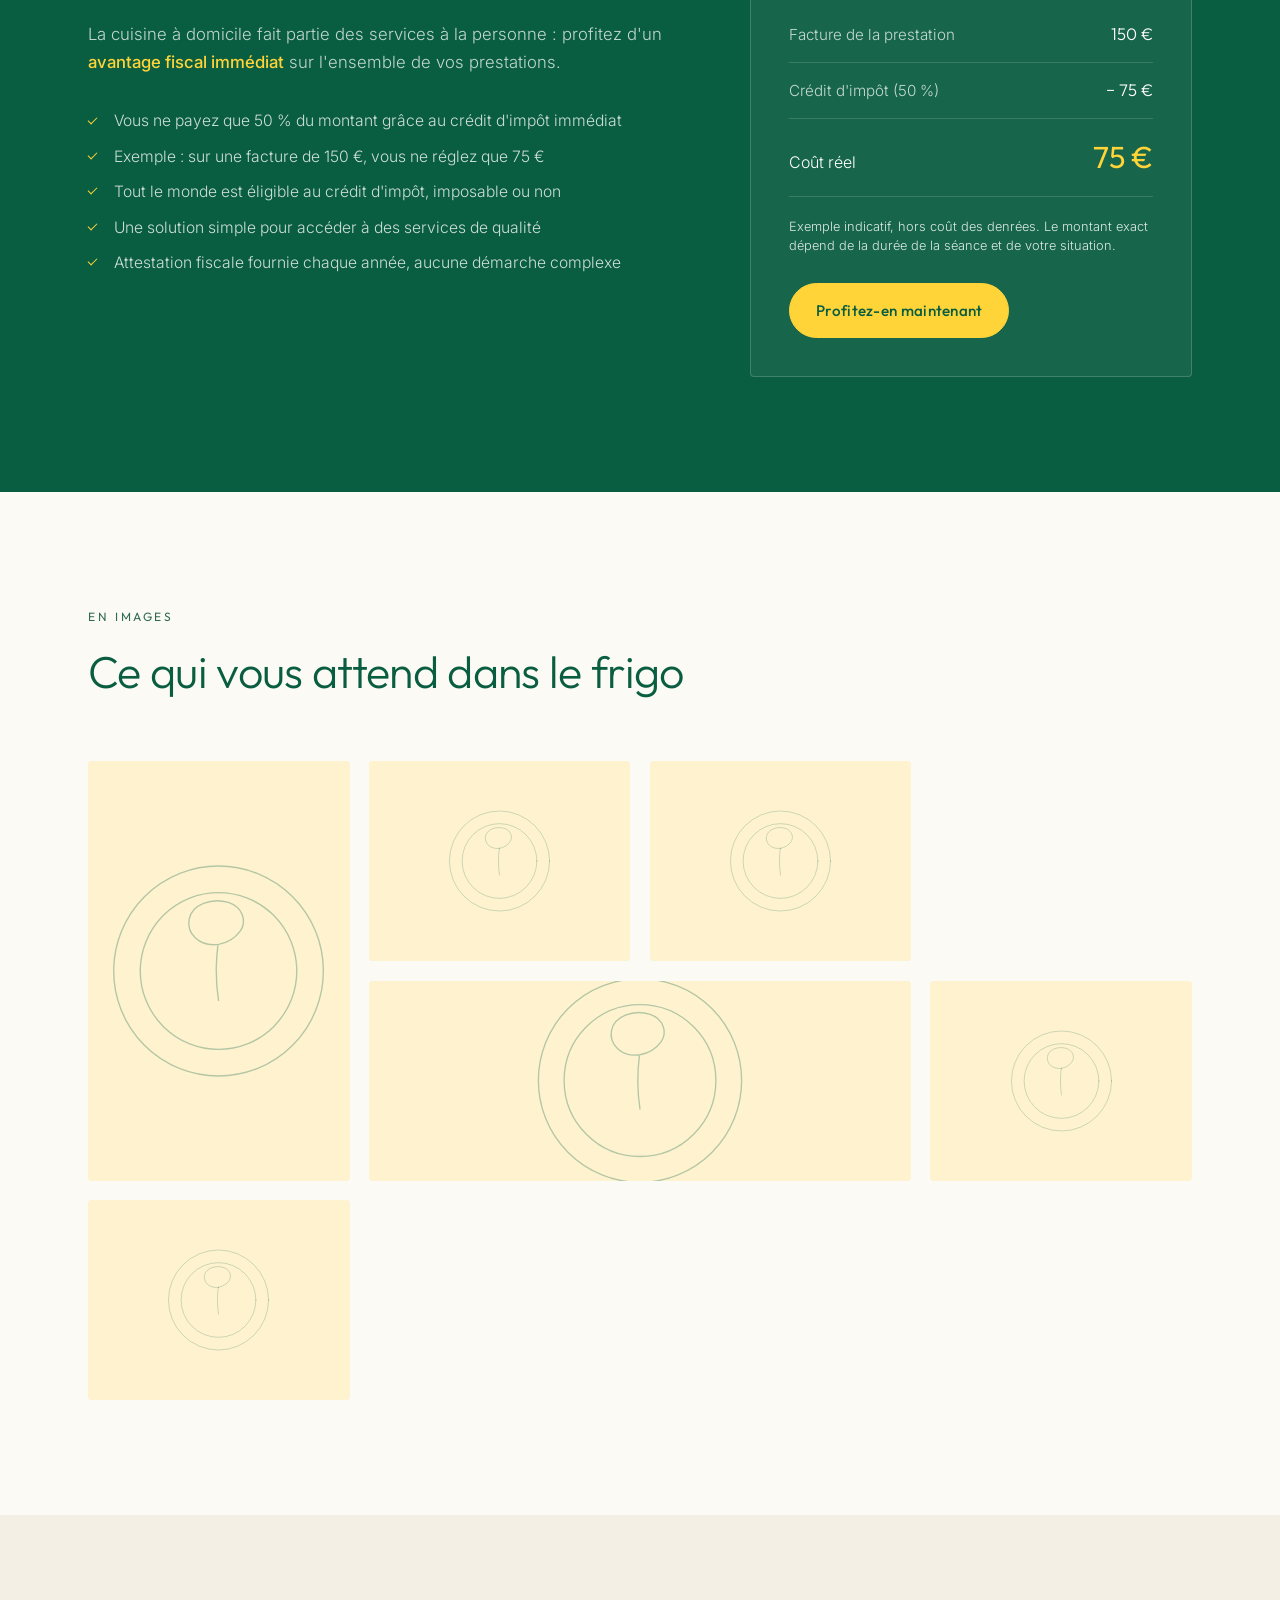
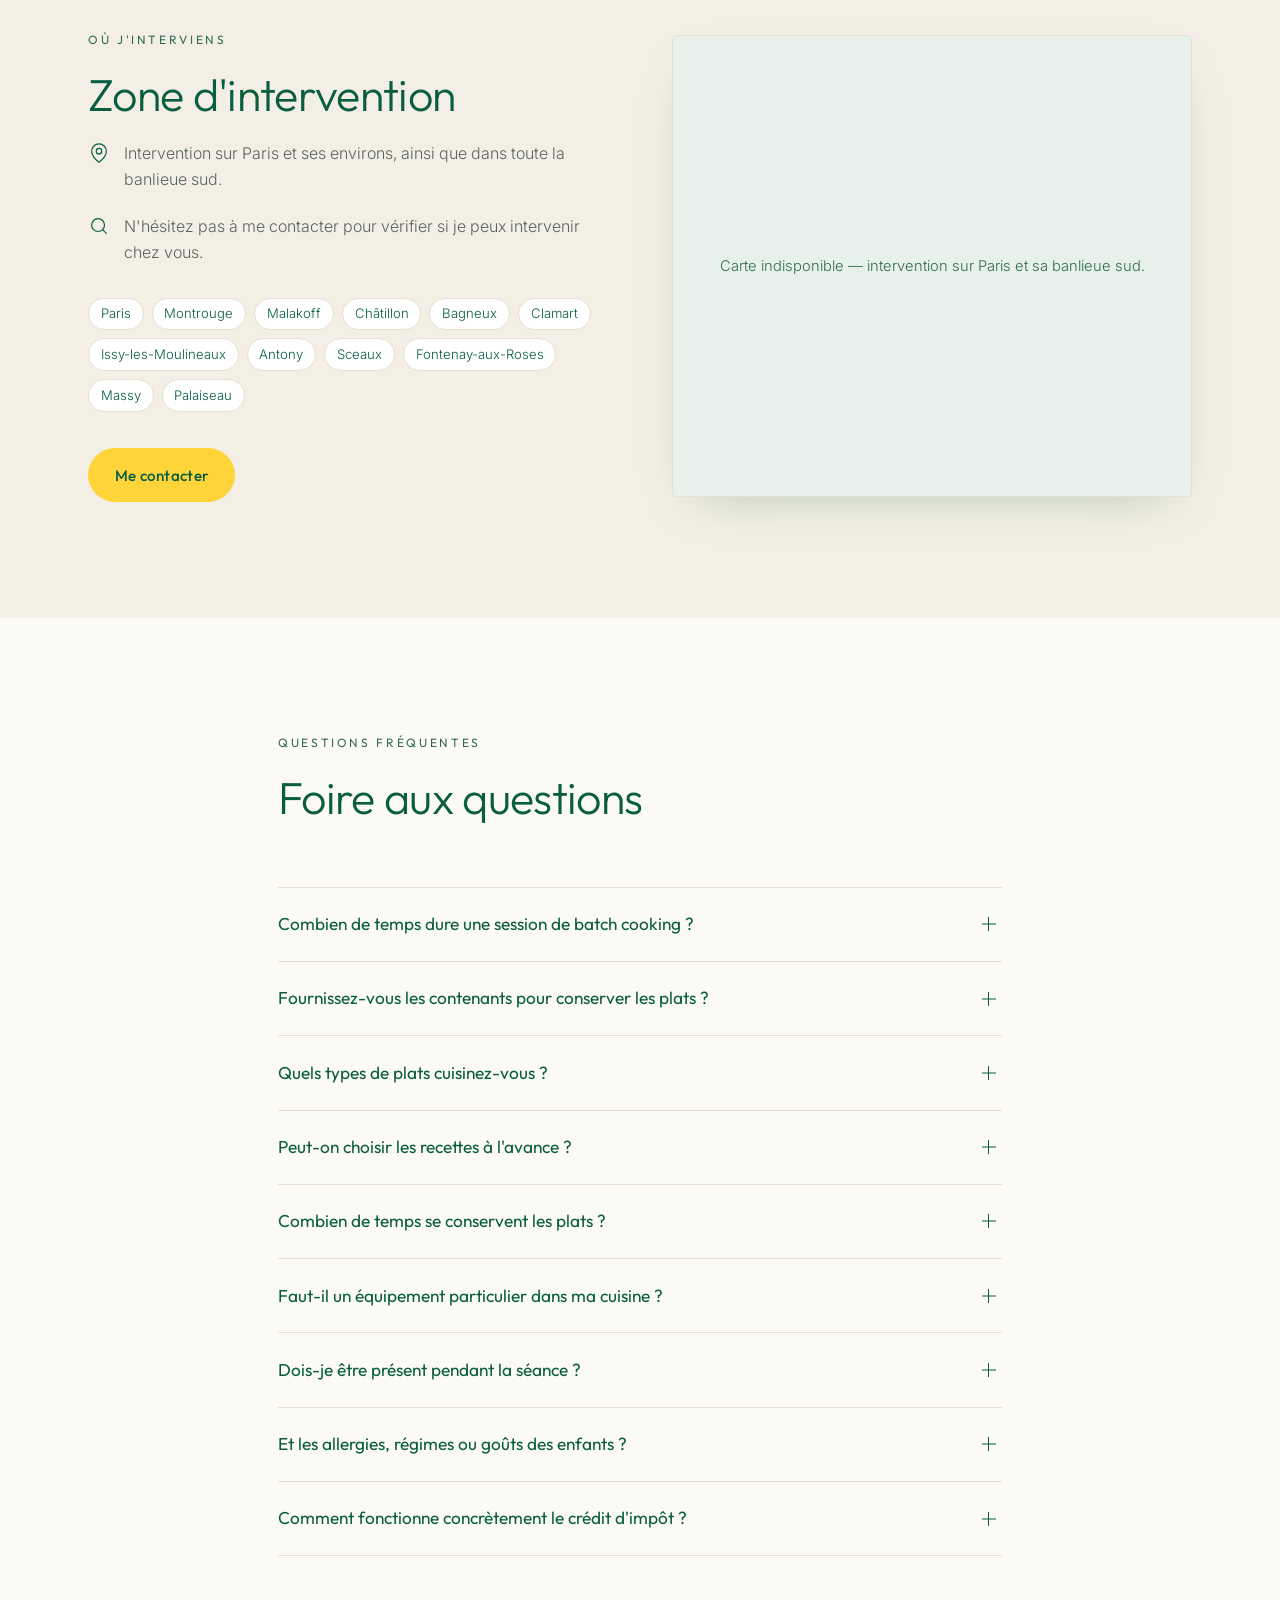
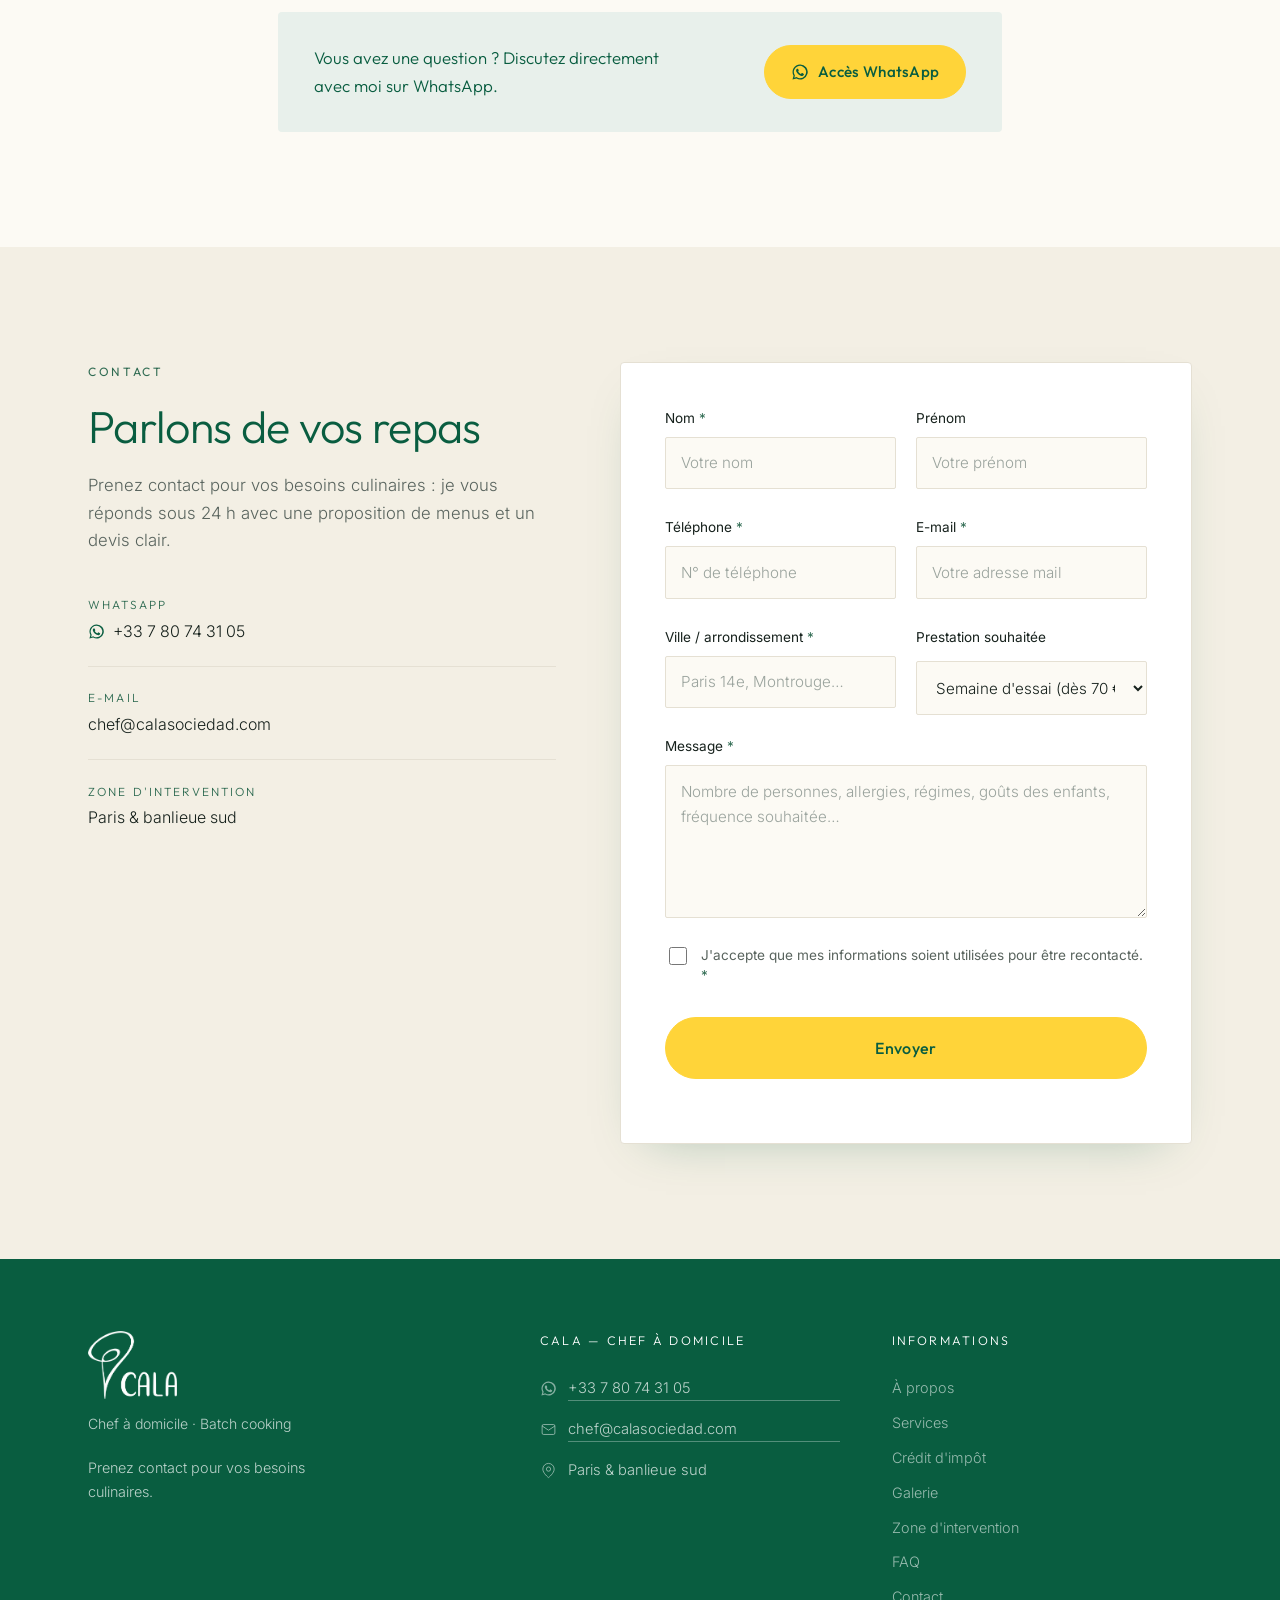
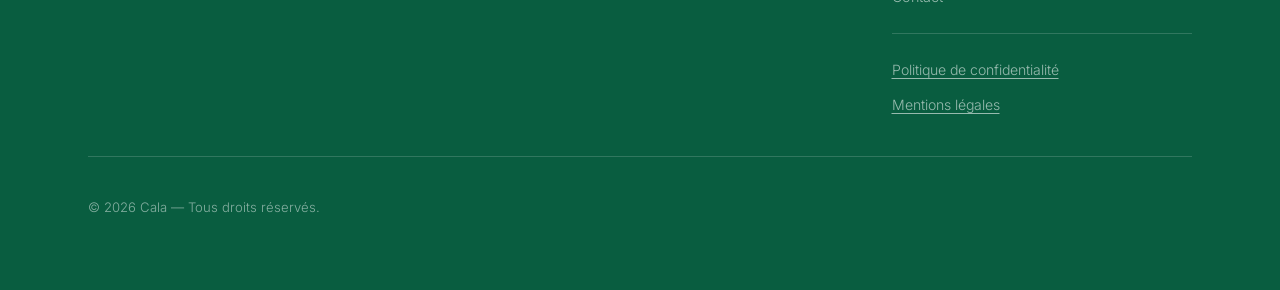
==== commit 6fd07f1e: "Régénère les dérivés depuis les nouveaux masters de logo Les masters mis à jour sont verts (#02533C," ====
--- a/index.html
+++ b/index.html
@@ -30,7 +30,7 @@
 <header class="site-header" id="header">
   <div class="container site-header__inner">
     <a class="brand" href="#hero" aria-label="Cala, accueil">
-      <img class="brand__logo" src="assets/img/logo.png" alt="Cala" width="194" height="260" data-no-fallback>
+      <img class="brand__logo" src="assets/img/logo.png" alt="Cala" width="219" height="168" data-no-fallback>
     </a>
 
     <nav class="nav" id="nav" aria-label="Navigation principale">
@@ -81,7 +81,7 @@
                alt="Bol repas équilibré préparé par un chef à domicile" width="900" height="1100" fetchpriority="high">
         </figure>
         <div class="hero__card">
-          <img class="hero__card-mark" src="assets/img/mark.png" alt="" width="75" height="120" data-no-fallback>
+          <img class="hero__card-mark" src="assets/img/mark.png" alt="" width="65" height="96" data-no-fallback>
           <p><strong>1 h 30 à 3 h chez vous.</strong> Votre frigo rempli de plats maison, prêts à réchauffer.</p>
         </div>
       </div>
@@ -626,7 +626,7 @@
     <div class="site-footer__cols">
       <div class="site-footer__col">
         <div class="site-footer__brand">
-          <img class="site-footer__logo" src="assets/img/logo.png" alt="Cala" width="194" height="260" data-no-fallback>
+          <img class="site-footer__logo" src="assets/img/logo.png" alt="Cala" width="219" height="168" data-no-fallback>
           <p class="site-footer__tag">Chef à domicile · Batch cooking</p>
         </div>
         <p class="site-footer__text">Prenez contact pour vos besoins culinaires.</p>
--- a/assets/css/styles.css
+++ b/assets/css/styles.css
@@ -31,7 +31,7 @@
 
   --gutter: clamp(1.25rem, 4vw, 3rem);
   --section-y: clamp(4.5rem, 9vw, 8.5rem);
-  --header-h: 104px;
+  --header-h: 92px;
 }
 
 *, *::before, *::after { box-sizing: border-box; }
@@ -140,7 +140,7 @@
 }
 
 .brand { display: inline-flex; align-items: center; text-decoration: none; color: var(--green); }
-.brand__logo { display: block; height: 76px; width: auto; }
+.brand__logo { display: block; height: 56px; width: auto; }
 
 .nav { display: flex; align-items: center; gap: 2.5rem; }
 .nav__list { display: flex; align-items: center; gap: 2rem; }
@@ -408,7 +408,7 @@
 .site-footer__brand { margin-bottom: 0; }
 .site-footer__brand { display: grid; gap: .9rem; justify-items: start; }
 .site-footer__logo {
-  display: block; height: 86px; width: auto;
+  display: block; height: 68px; width: auto;
   filter: brightness(0) invert(1);   /* rend le tracé blanc sur le fond vert */
 }
 .site-footer__tag { font-size: .88rem; line-height: 1.6; }
@@ -589,7 +589,7 @@
 }
 
 @media (max-width: 640px) {
-  :root { --header-h: 84px; }
+  :root { --header-h: 74px; }
   .cards--3, .steps { grid-template-columns: 1fr; }
   .badge-50 { width: 96px; height: 96px; }
   .form__row { grid-template-columns: 1fr; }
@@ -607,6 +607,6 @@
 
 /* ---------- Logo en petit écran ---------- */
 @media (max-width: 640px) {
-  .brand__logo { height: 58px; }
-  .site-footer__logo { height: 72px; }
-}
+  .brand__logo { height: 44px; }
+  .site-footer__logo { height: 56px; }
+}
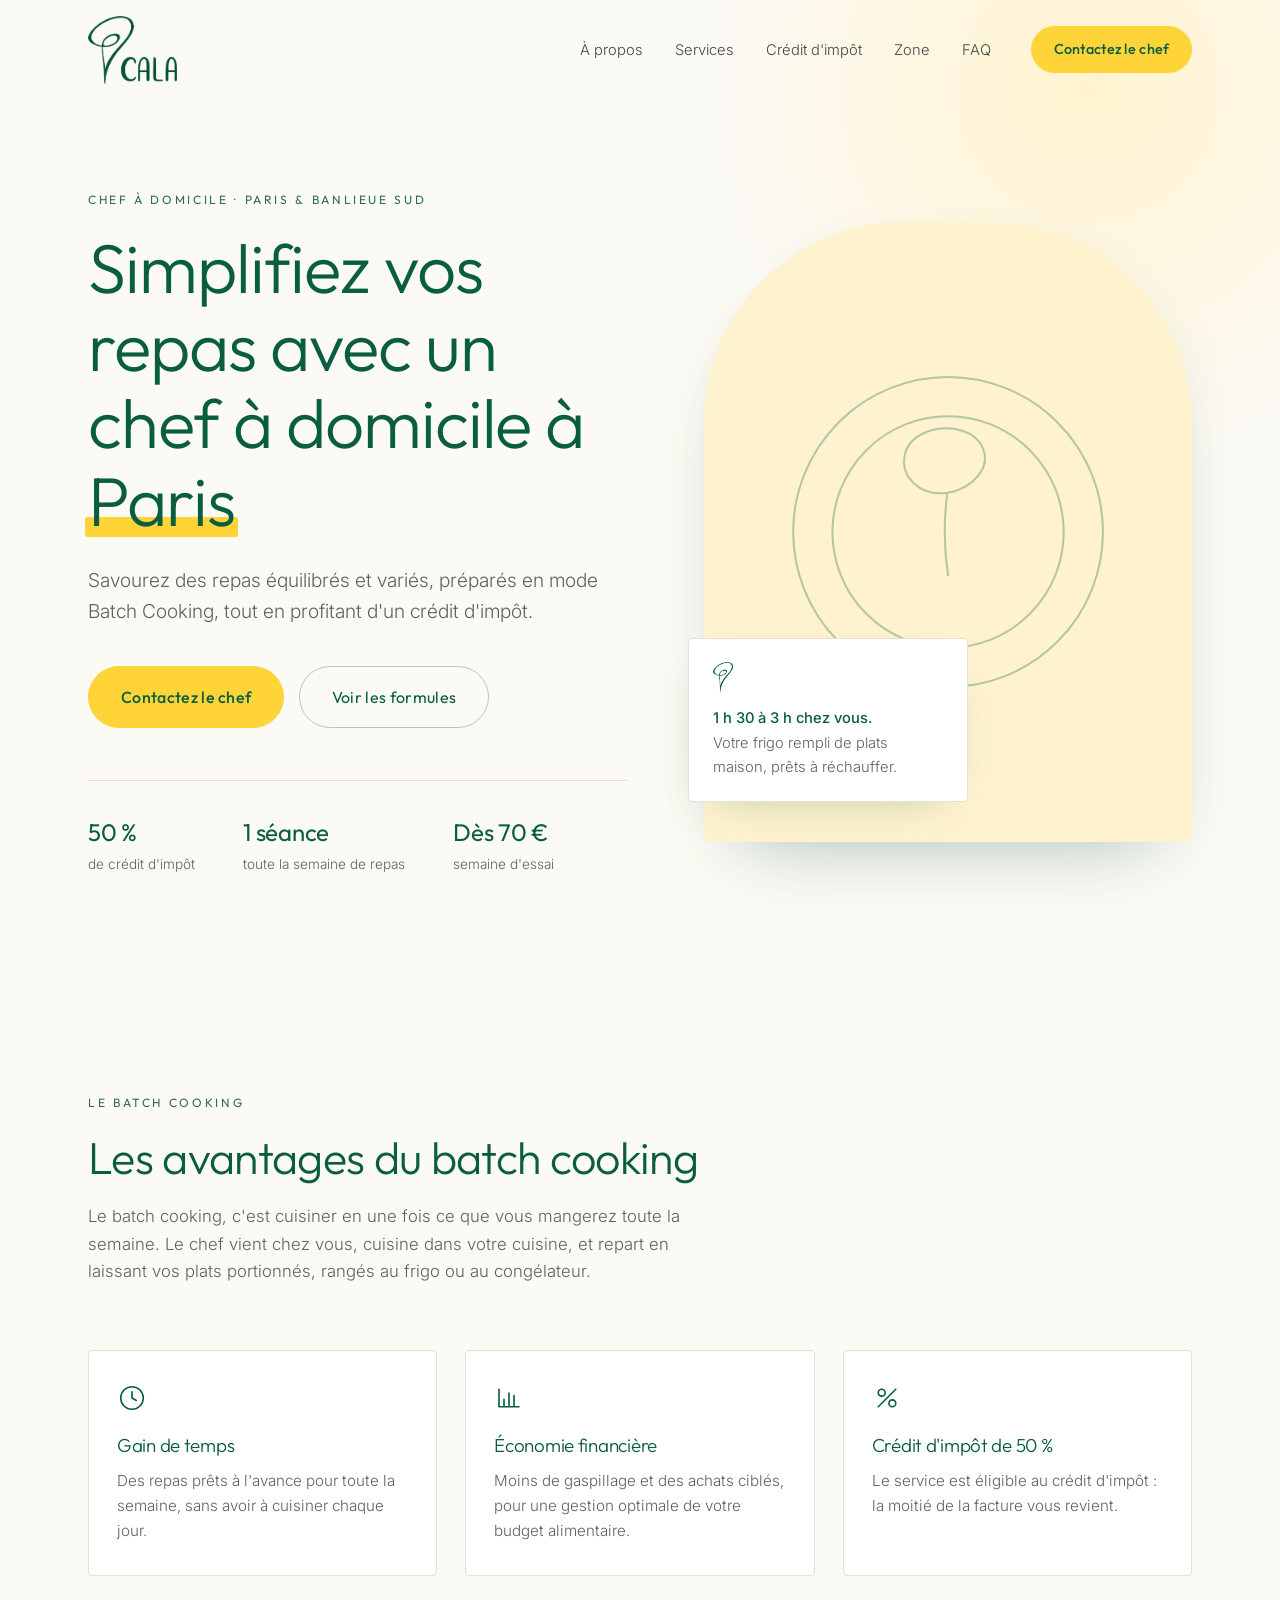
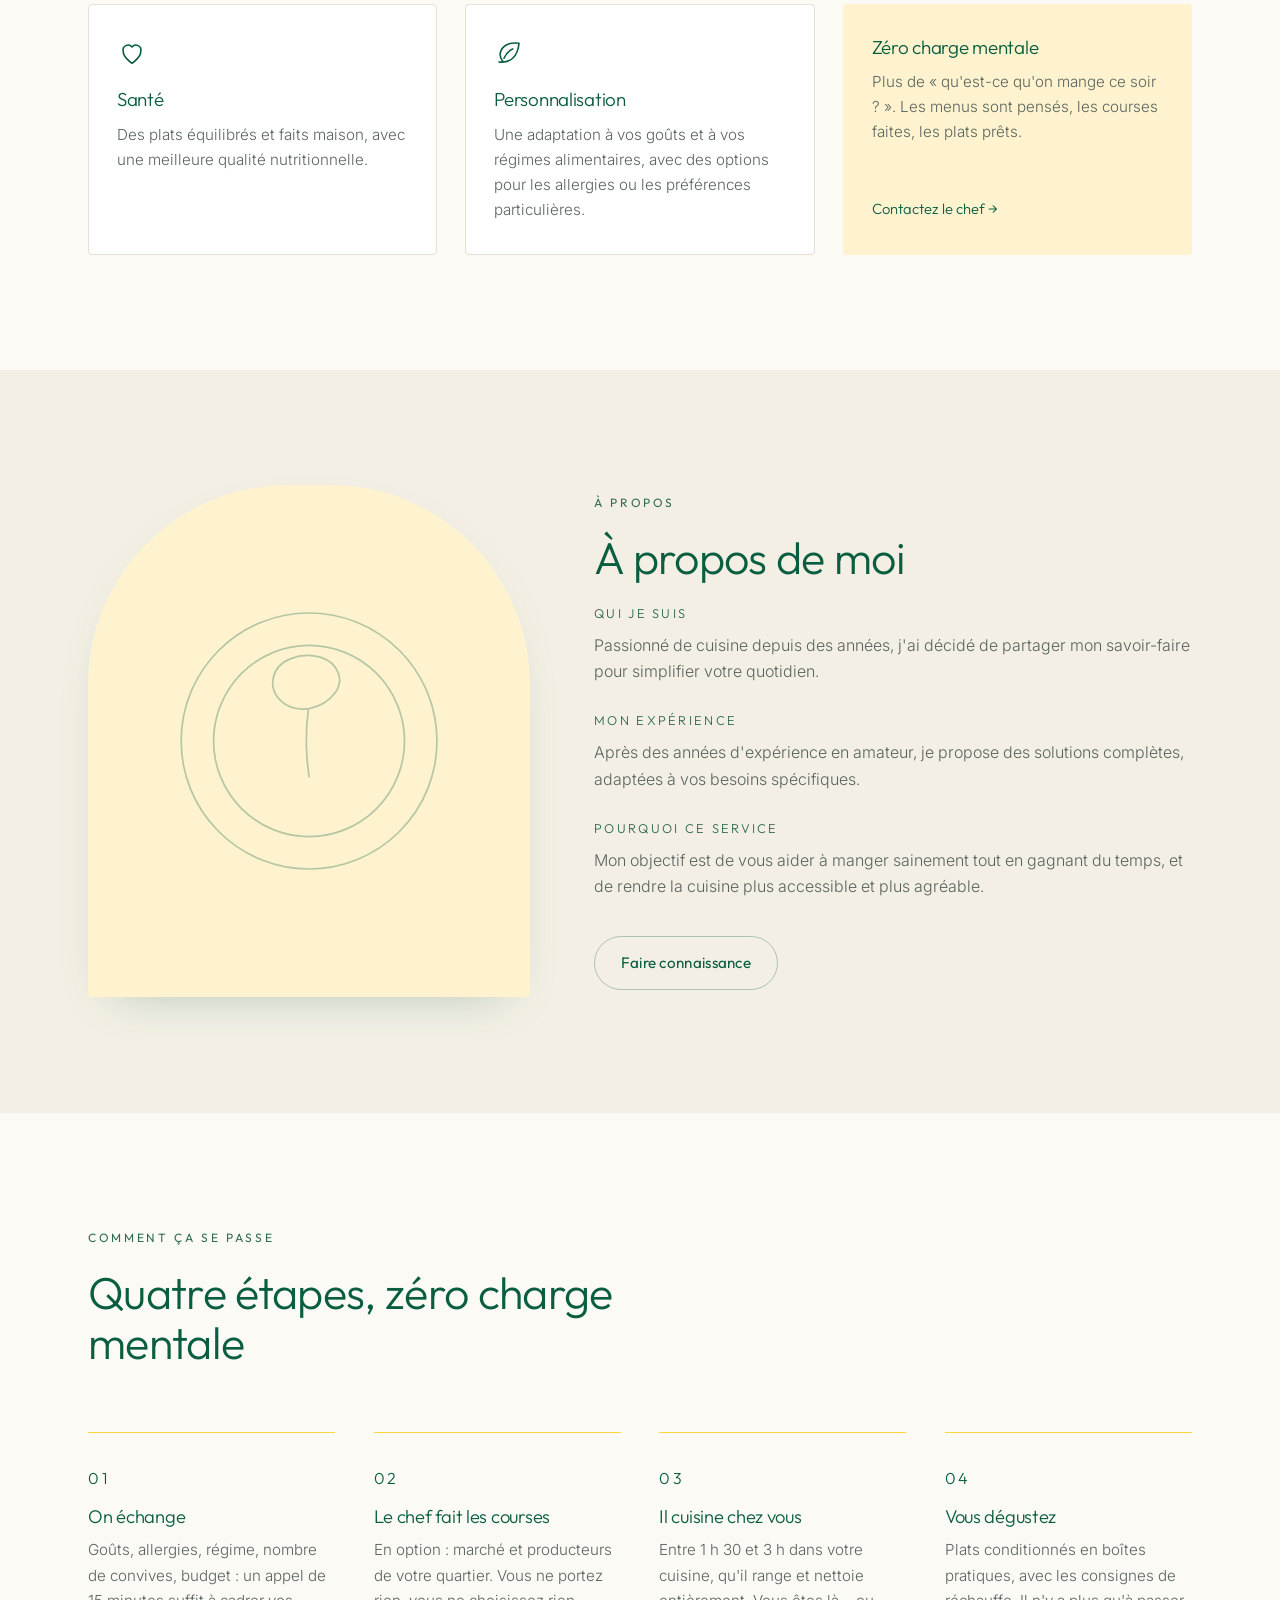
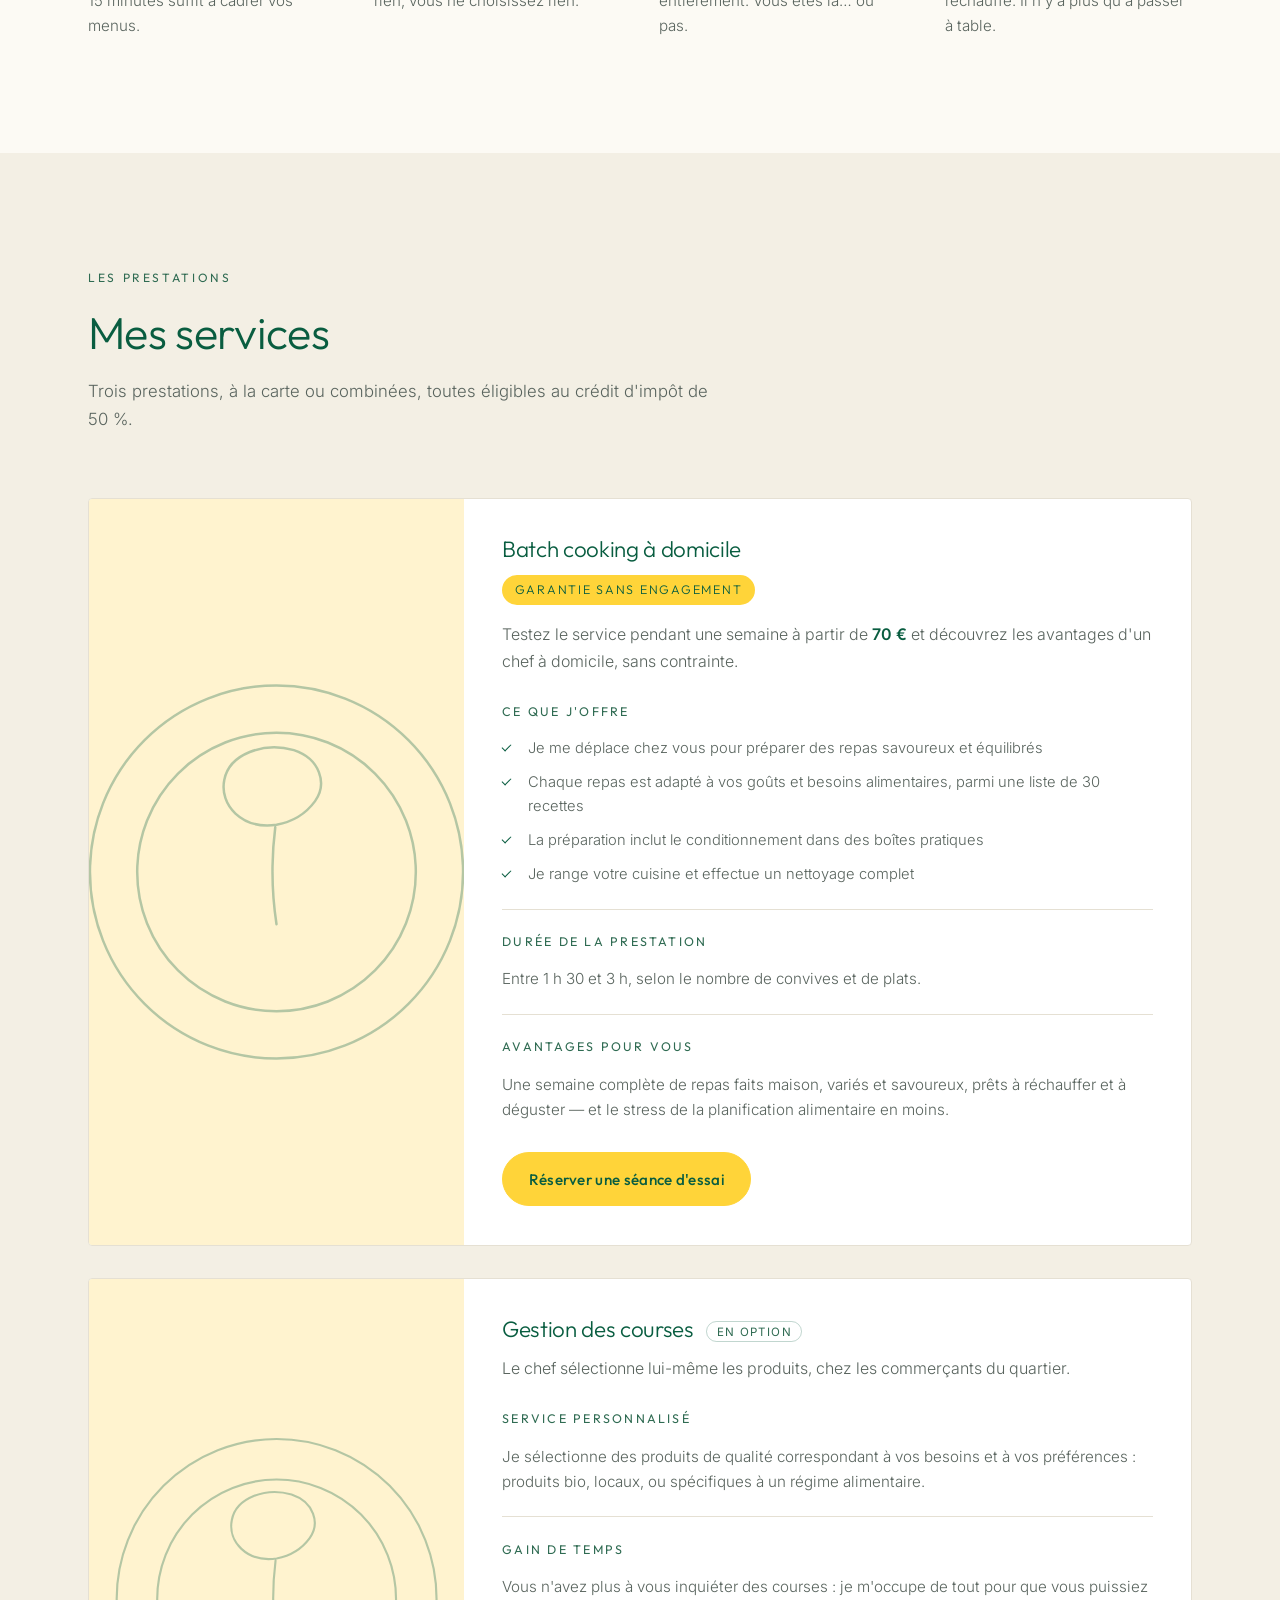
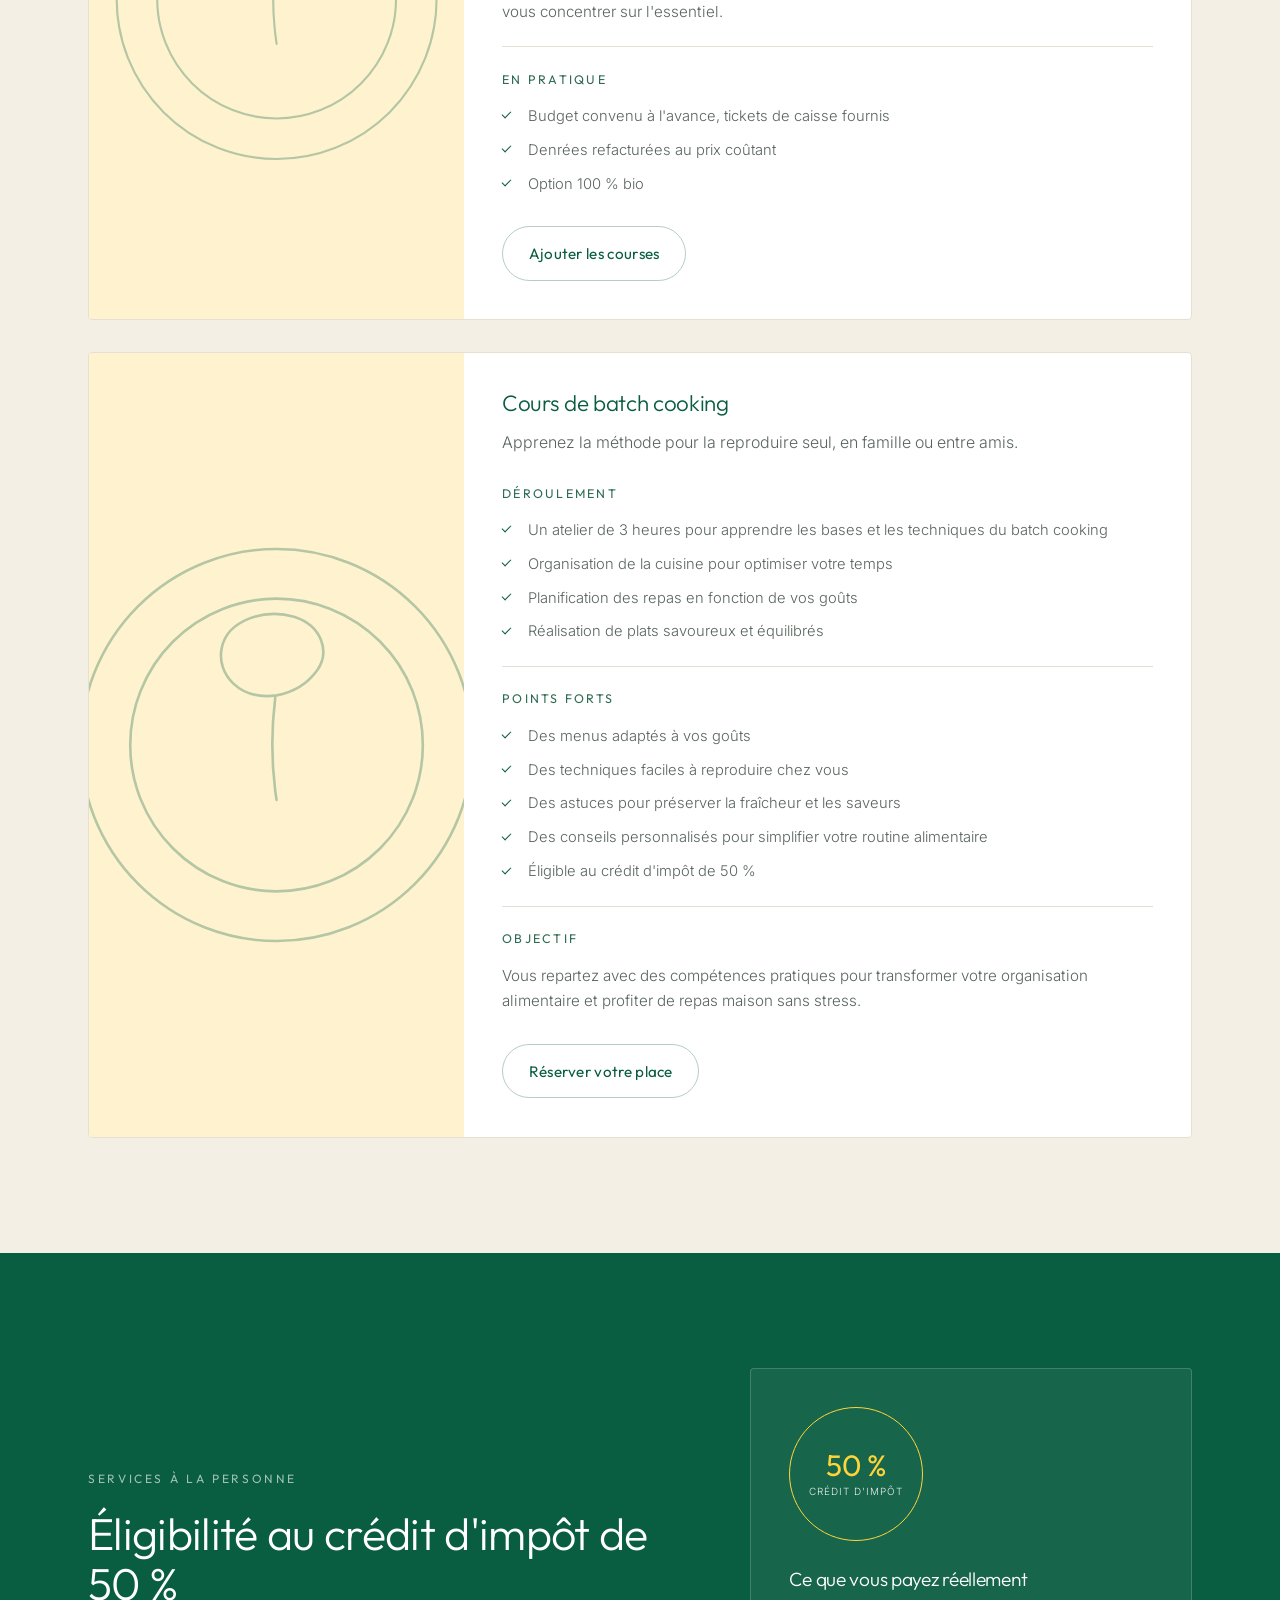
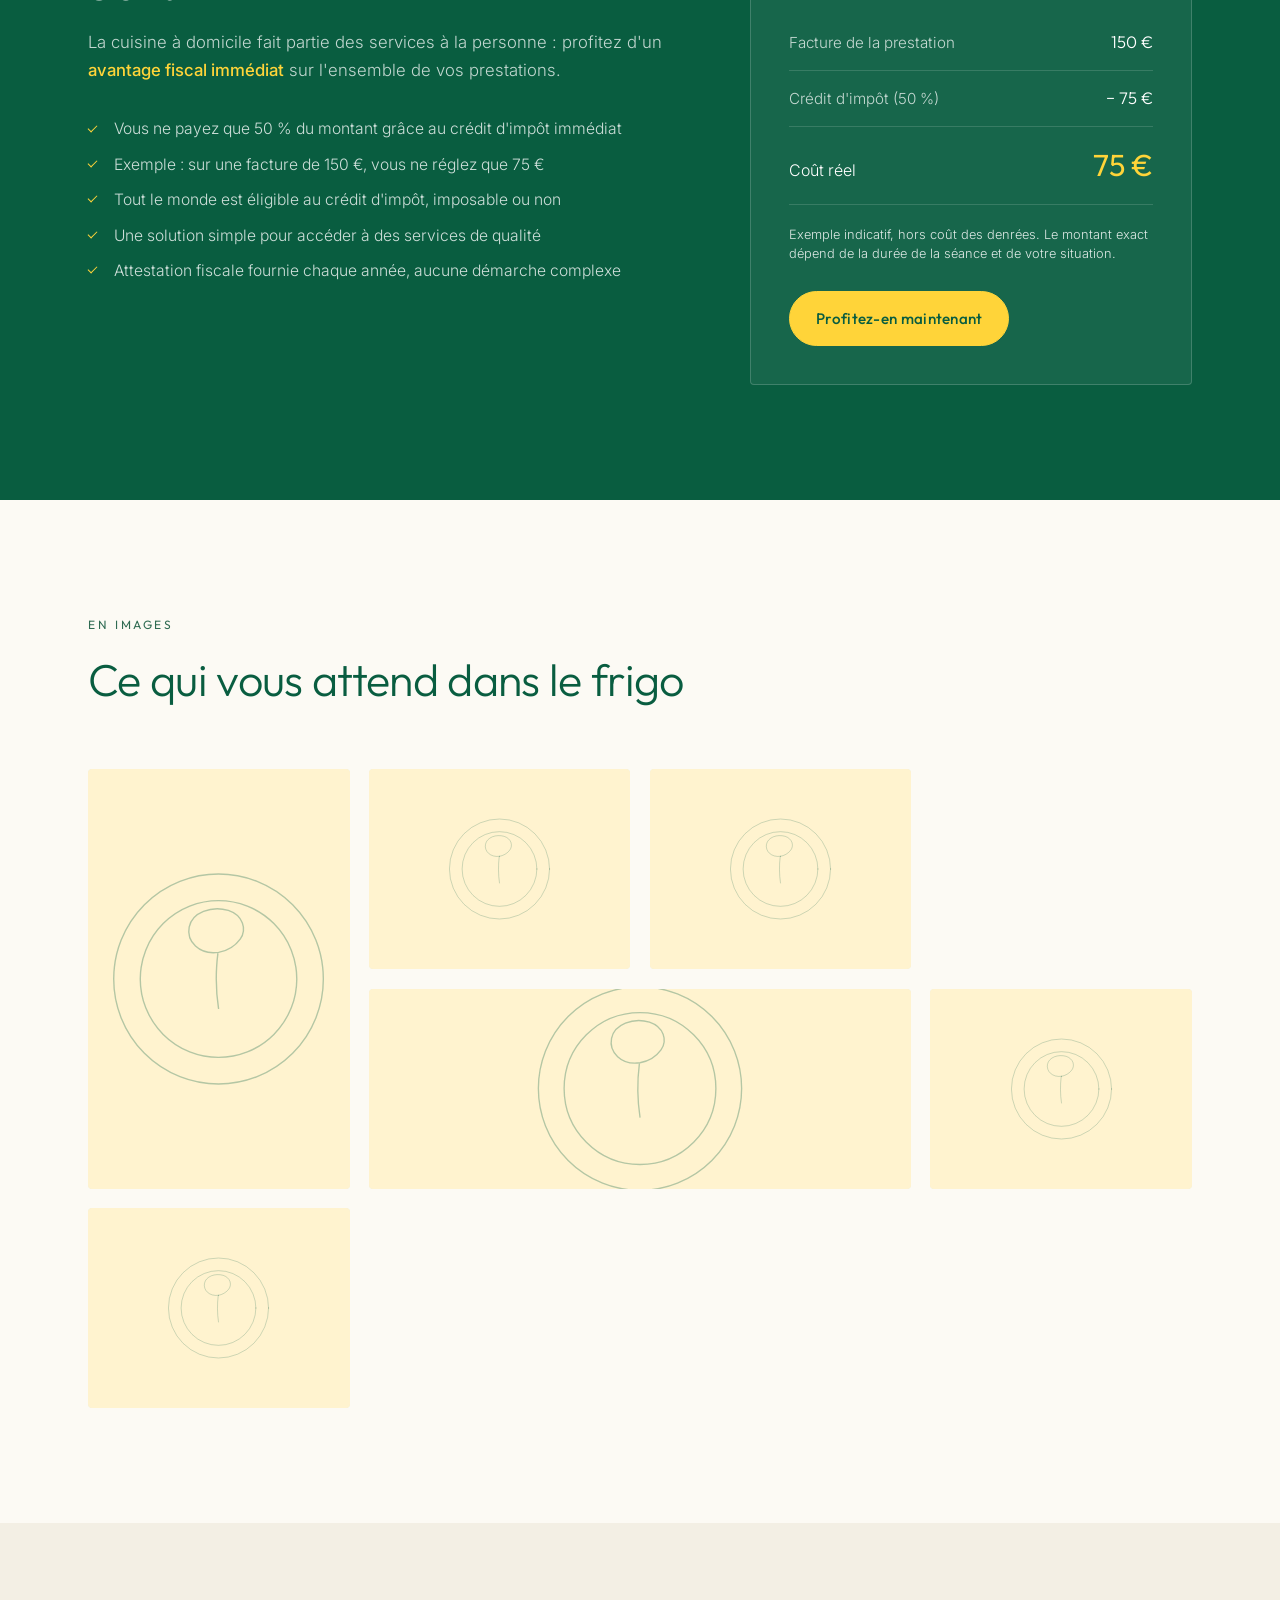
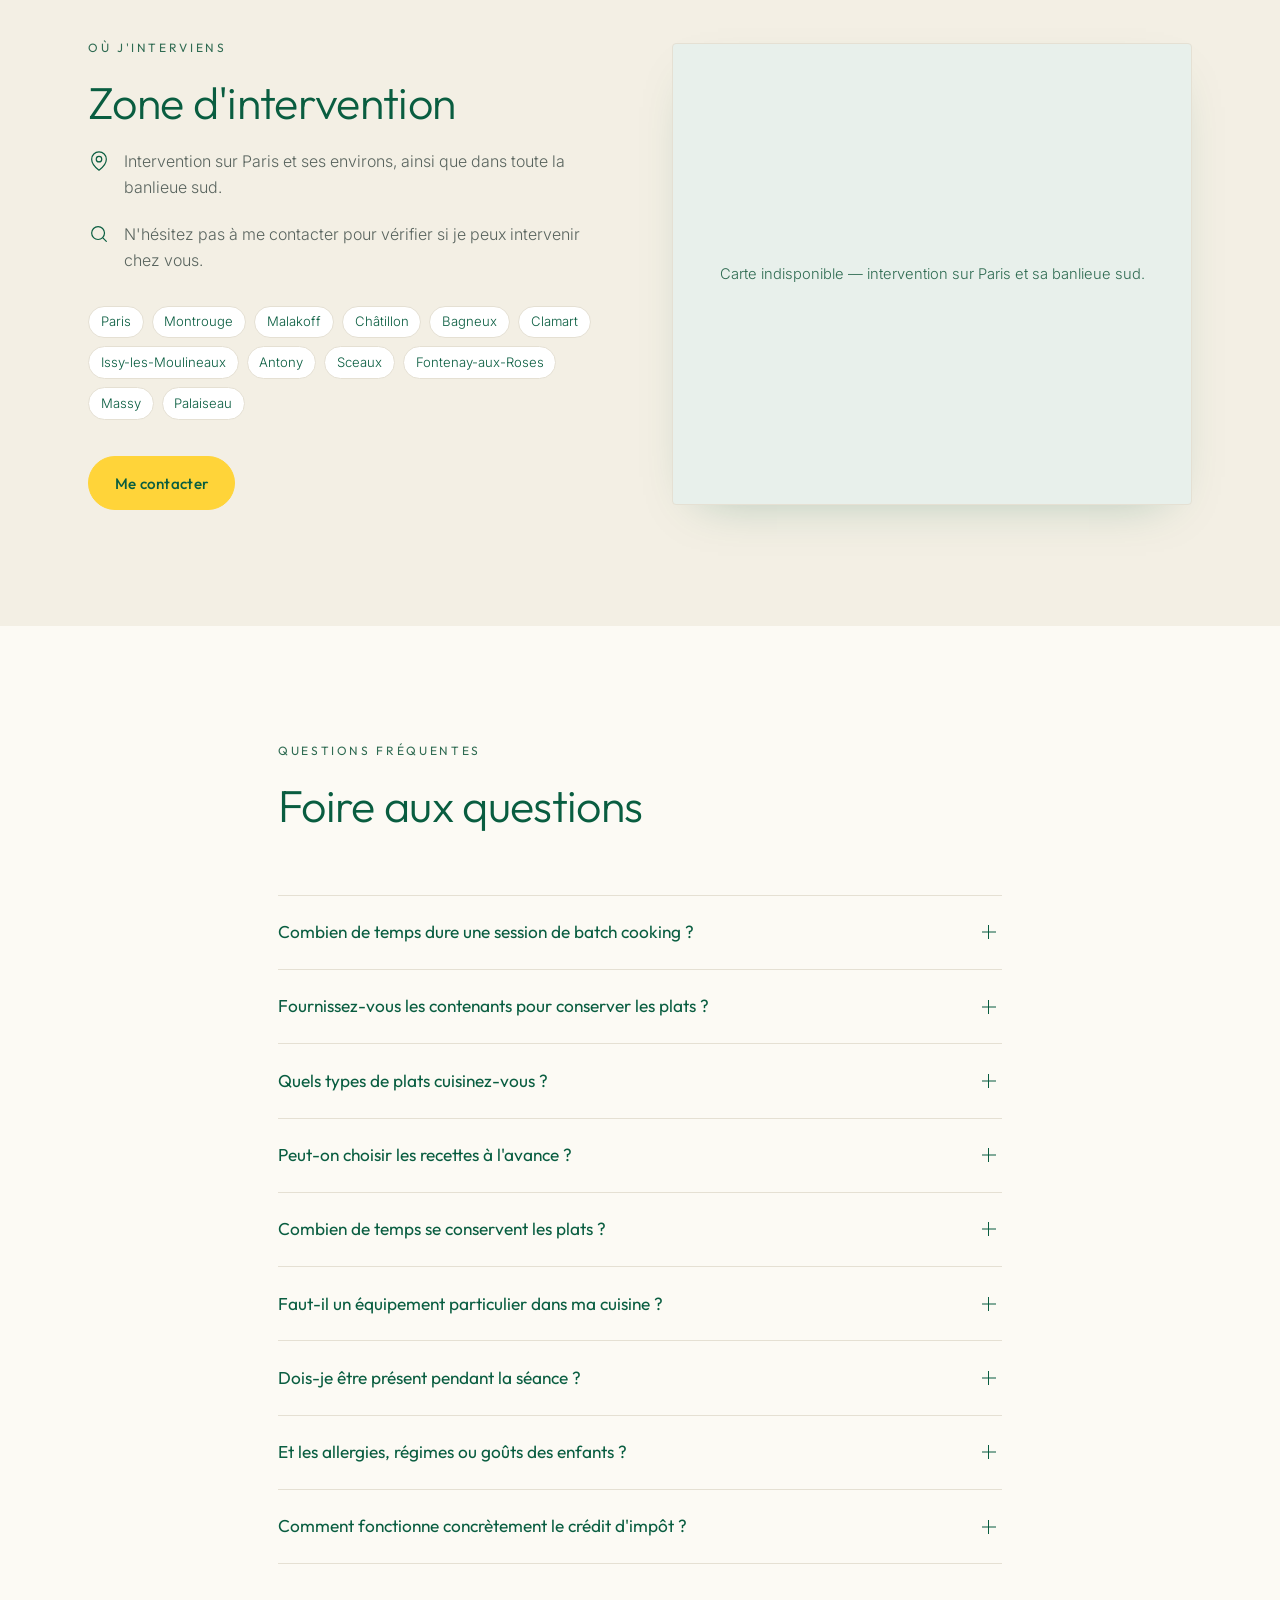
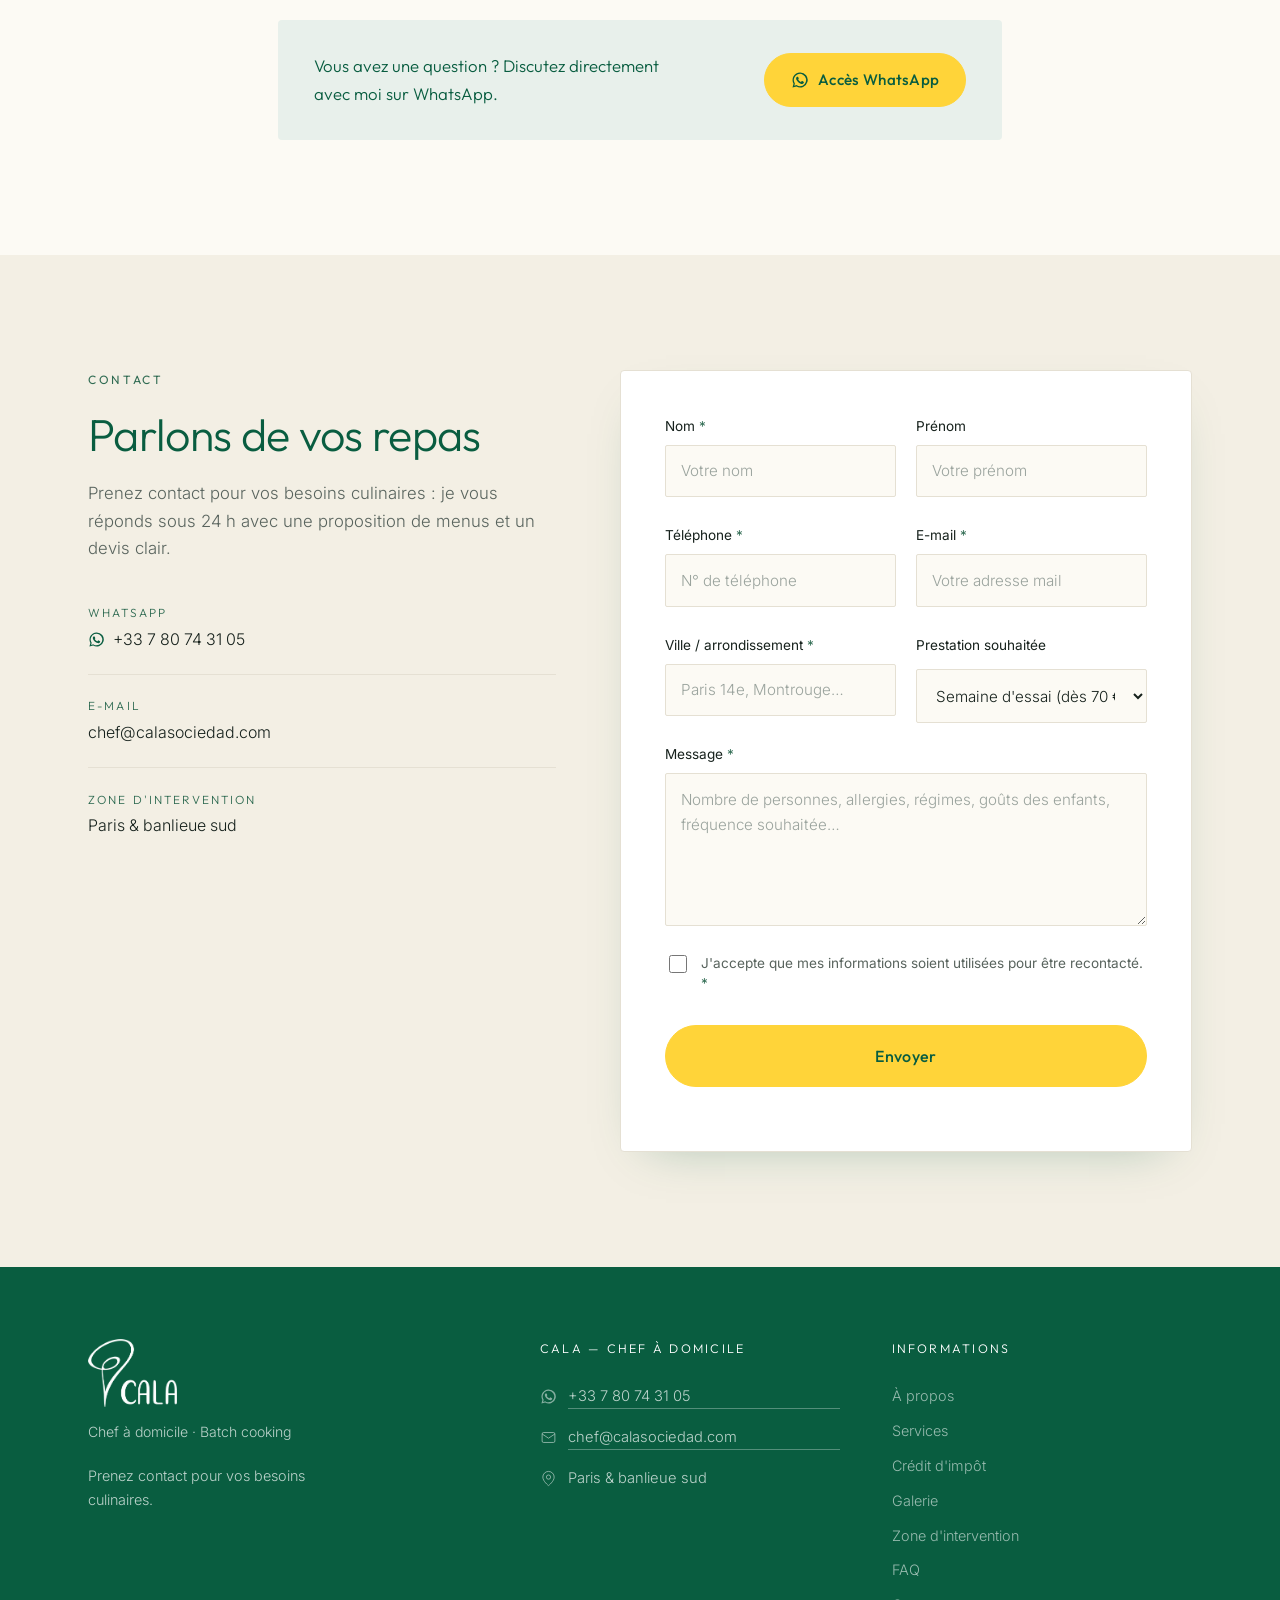
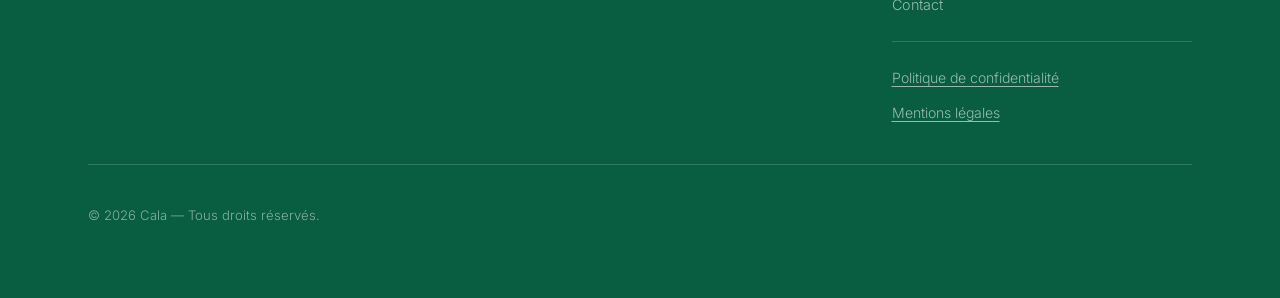
==== commit 91f81b2b: "À propos : reformule « Mon expérience » « Avec plusieurs années d'expérience en cuisine et en organi" ====
--- a/index.html
+++ b/index.html
@@ -175,7 +175,7 @@
           </div>
           <div>
             <dt>Mon expérience</dt>
-            <dd>Avec plusieurs années d'expérience en cuisine et en organisation alimentaire, je propose des solutions complètes, adaptées à vos besoins spécifiques.</dd>
+            <dd>Après des années d'expérience en amateur, je propose des solutions complètes, adaptées à vos besoins spécifiques.</dd>
           </div>
           <div>
             <dt>Pourquoi ce service</dt>
--- a/assets/css/styles.css
+++ b/assets/css/styles.css
@@ -31,7 +31,7 @@
 
   --gutter: clamp(1.25rem, 4vw, 3rem);
   --section-y: clamp(4.5rem, 9vw, 8.5rem);
-  --header-h: 92px;
+  --header-h: 100px;
 }
 
 *, *::before, *::after { box-sizing: border-box; }
@@ -140,7 +140,7 @@
 }
 
 .brand { display: inline-flex; align-items: center; text-decoration: none; color: var(--green); }
-.brand__logo { display: block; height: 56px; width: auto; }
+.brand__logo { display: block; height: 68px; width: auto; }
 
 .nav { display: flex; align-items: center; gap: 2.5rem; }
 .nav__list { display: flex; align-items: center; gap: 2rem; }
@@ -589,7 +589,7 @@
 }
 
 @media (max-width: 640px) {
-  :root { --header-h: 74px; }
+  :root { --header-h: 82px; }
   .cards--3, .steps { grid-template-columns: 1fr; }
   .badge-50 { width: 96px; height: 96px; }
   .form__row { grid-template-columns: 1fr; }
@@ -607,6 +607,6 @@
 
 /* ---------- Logo en petit écran ---------- */
 @media (max-width: 640px) {
-  .brand__logo { height: 44px; }
-  .site-footer__logo { height: 56px; }
-}
+  .brand__logo { height: 54px; }
+  .site-footer__logo { height: 62px; }
+}
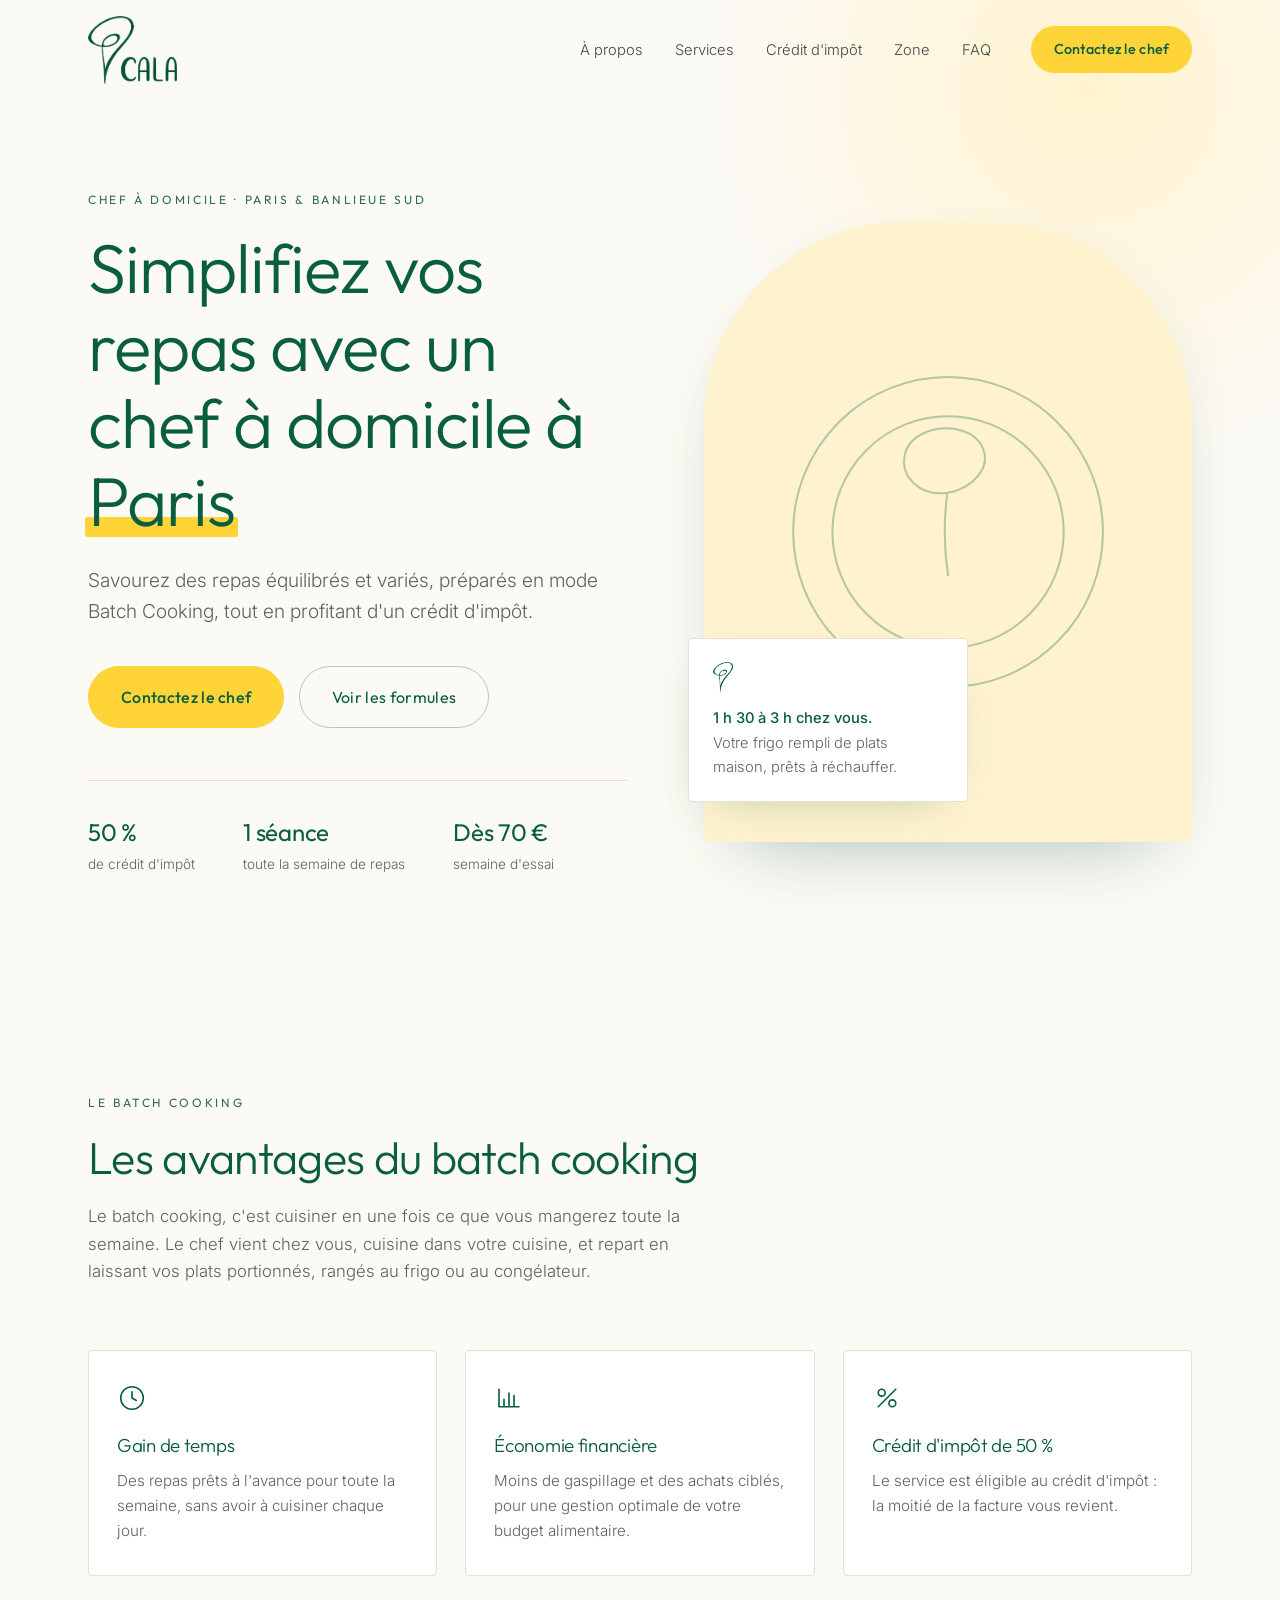
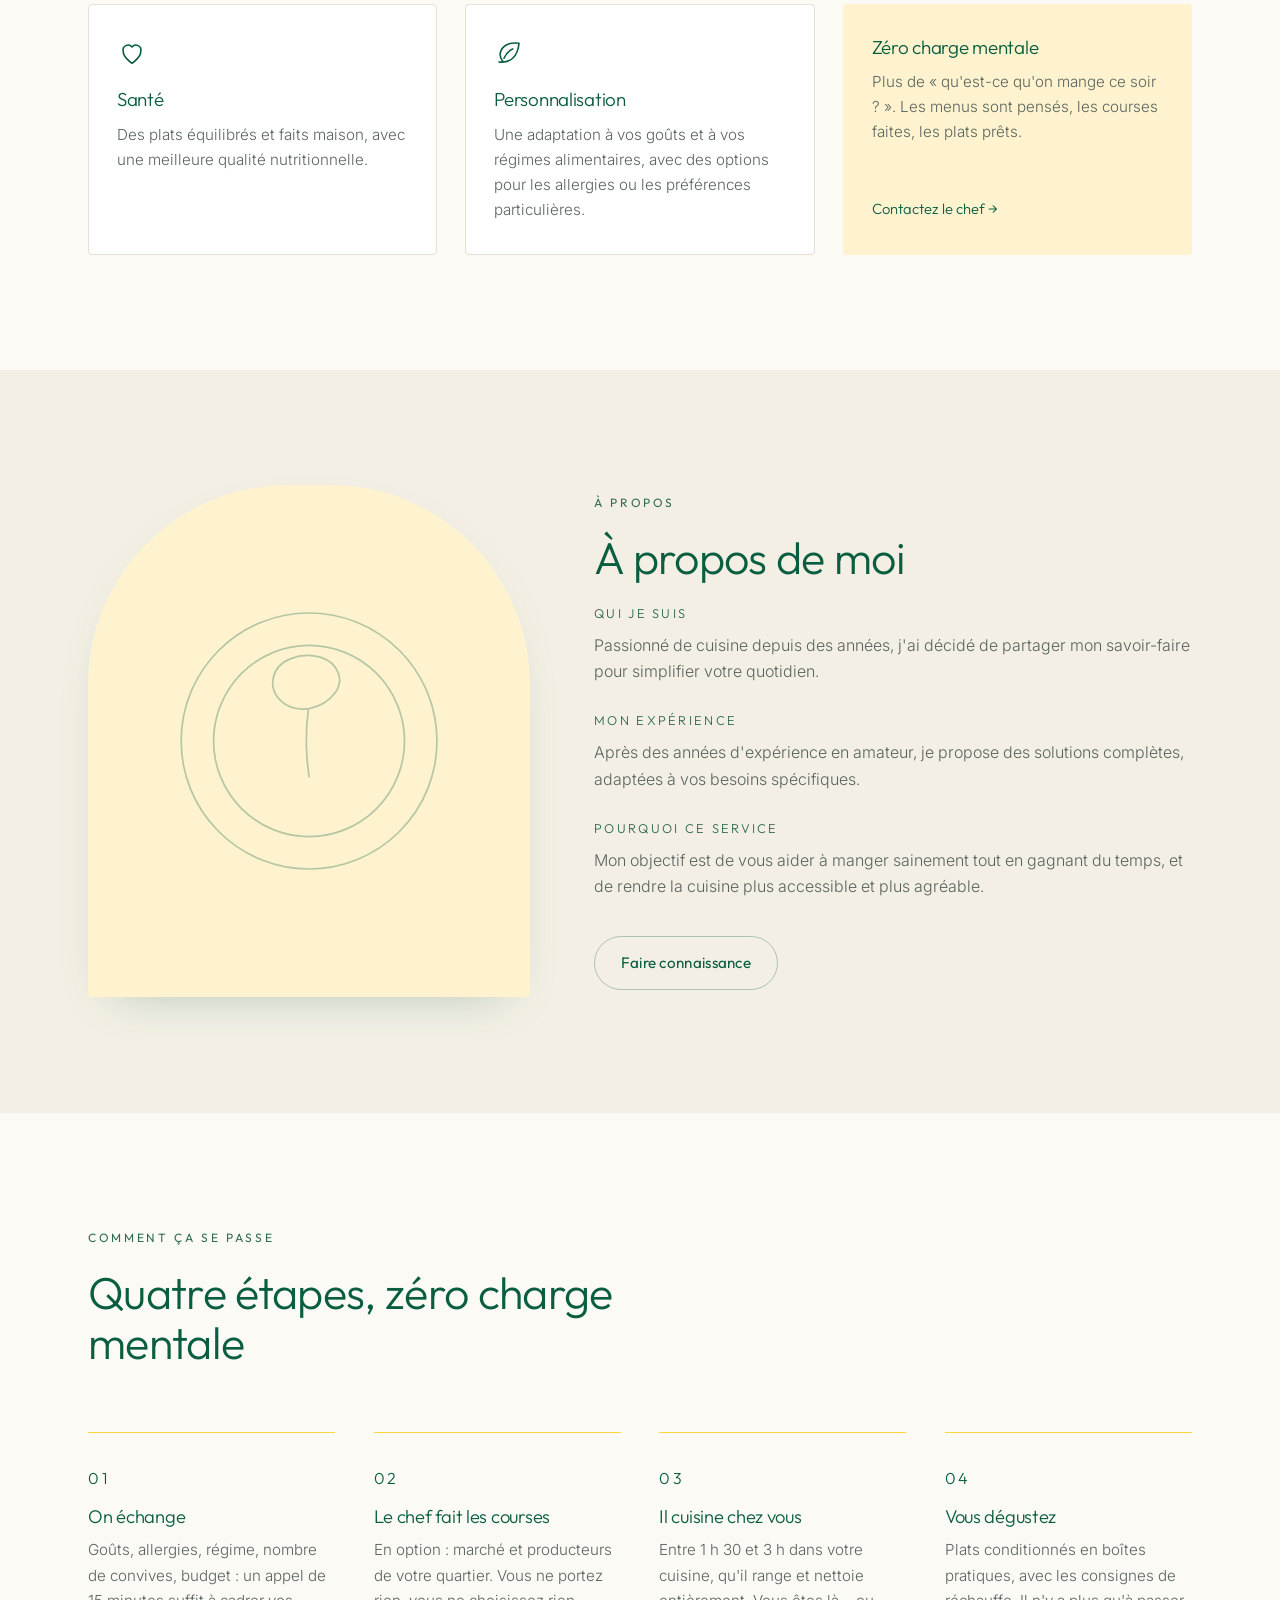
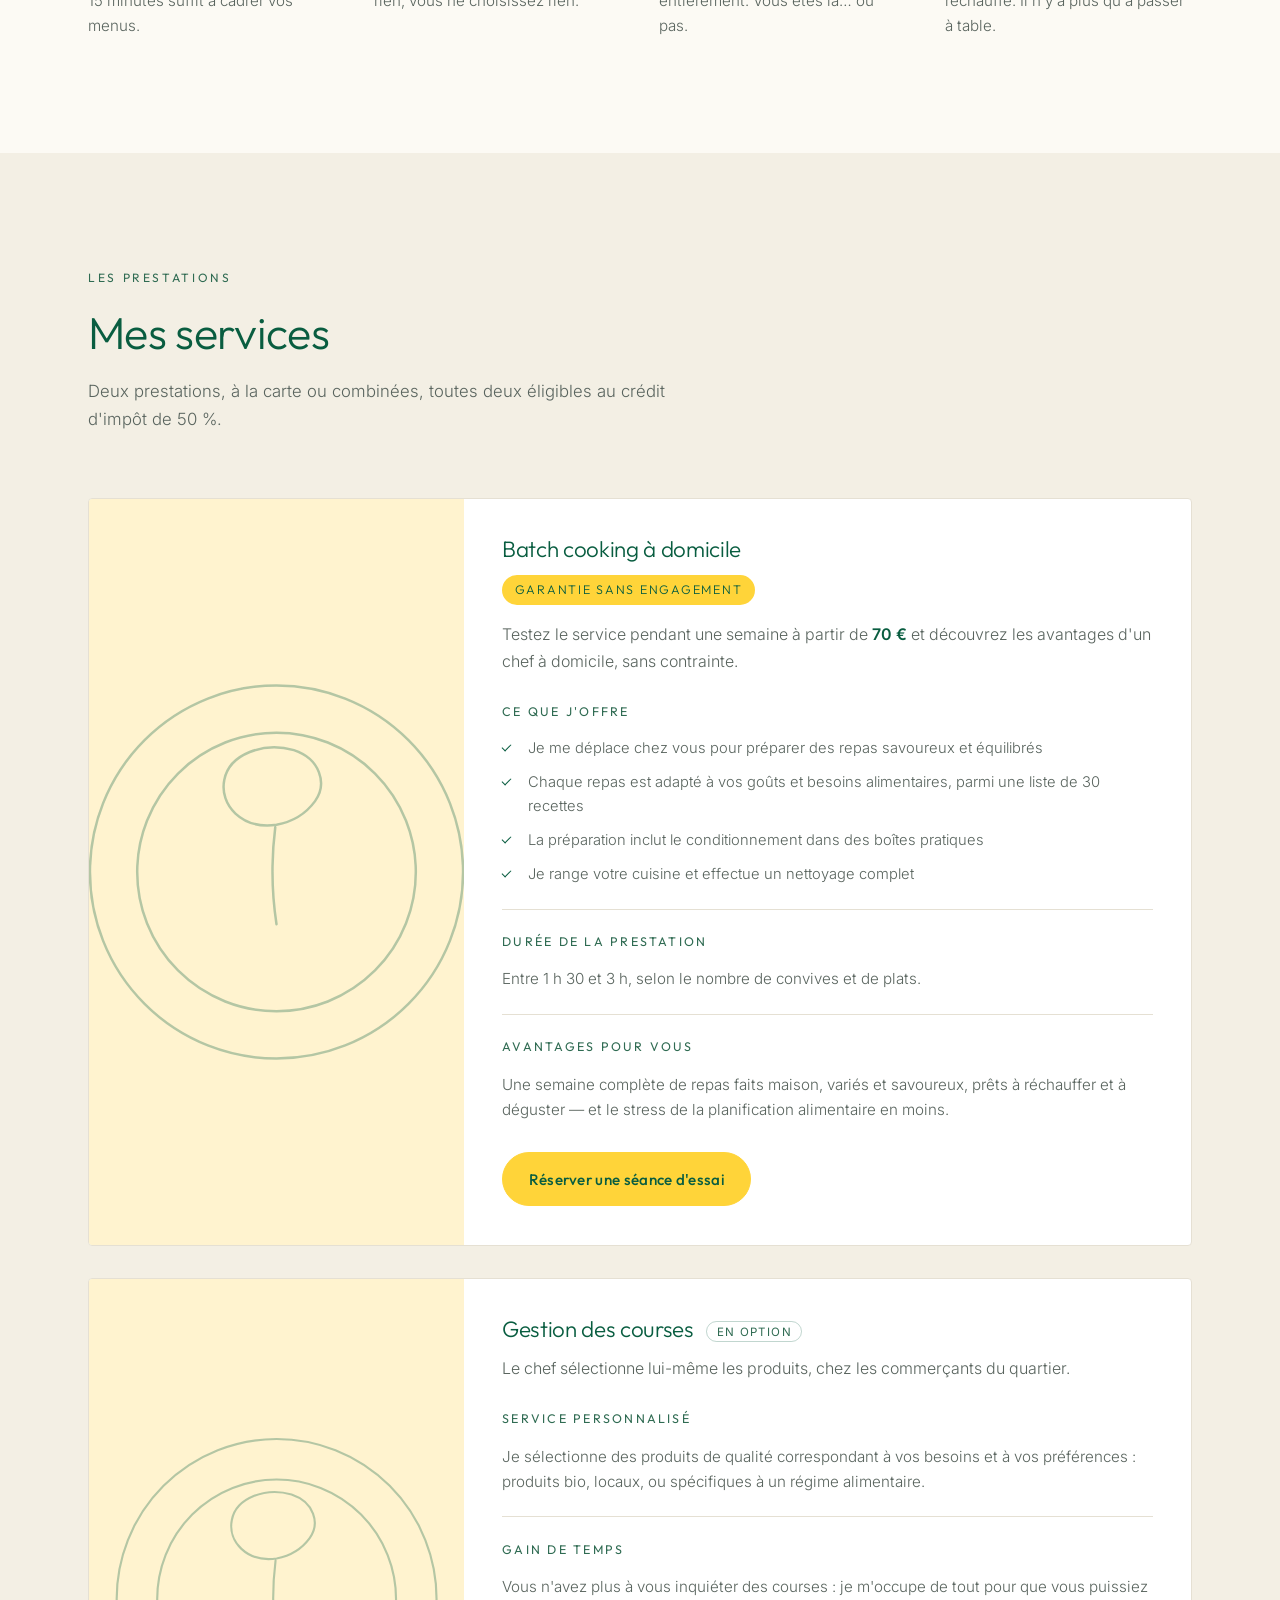
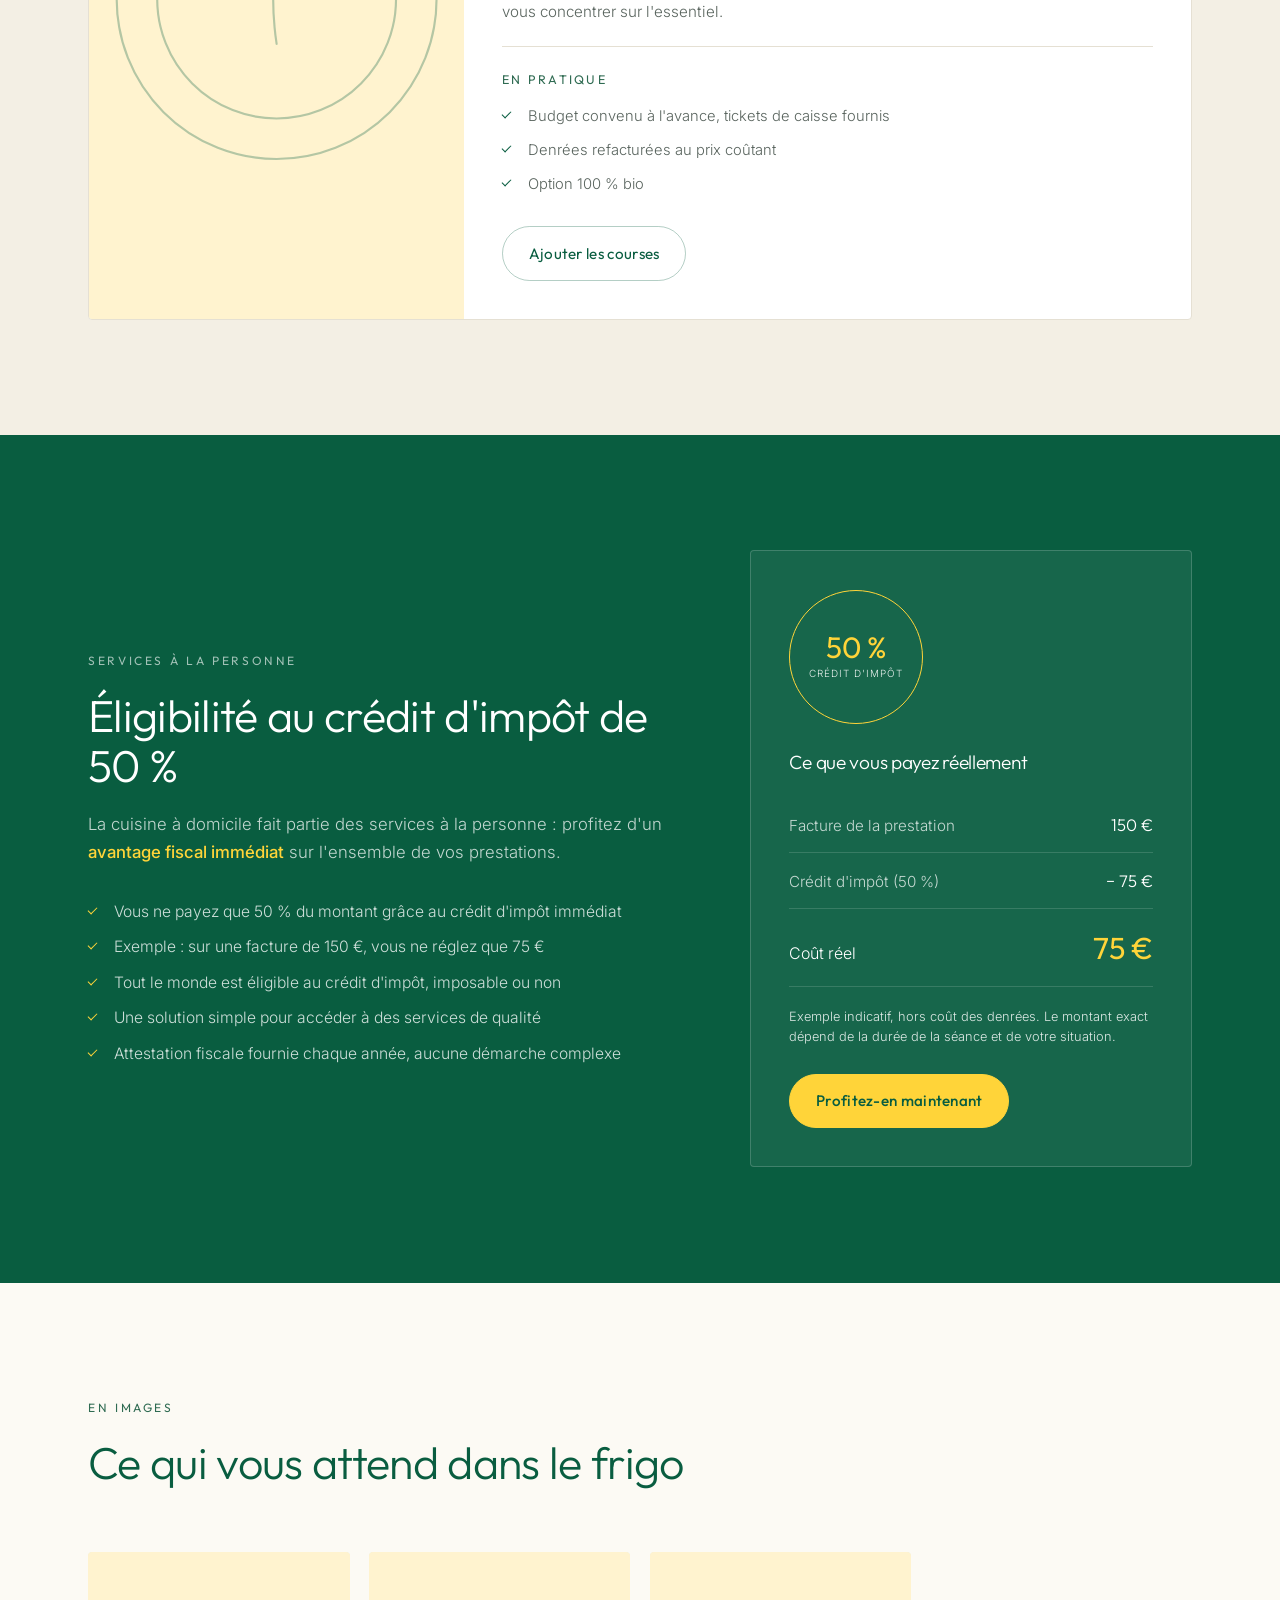
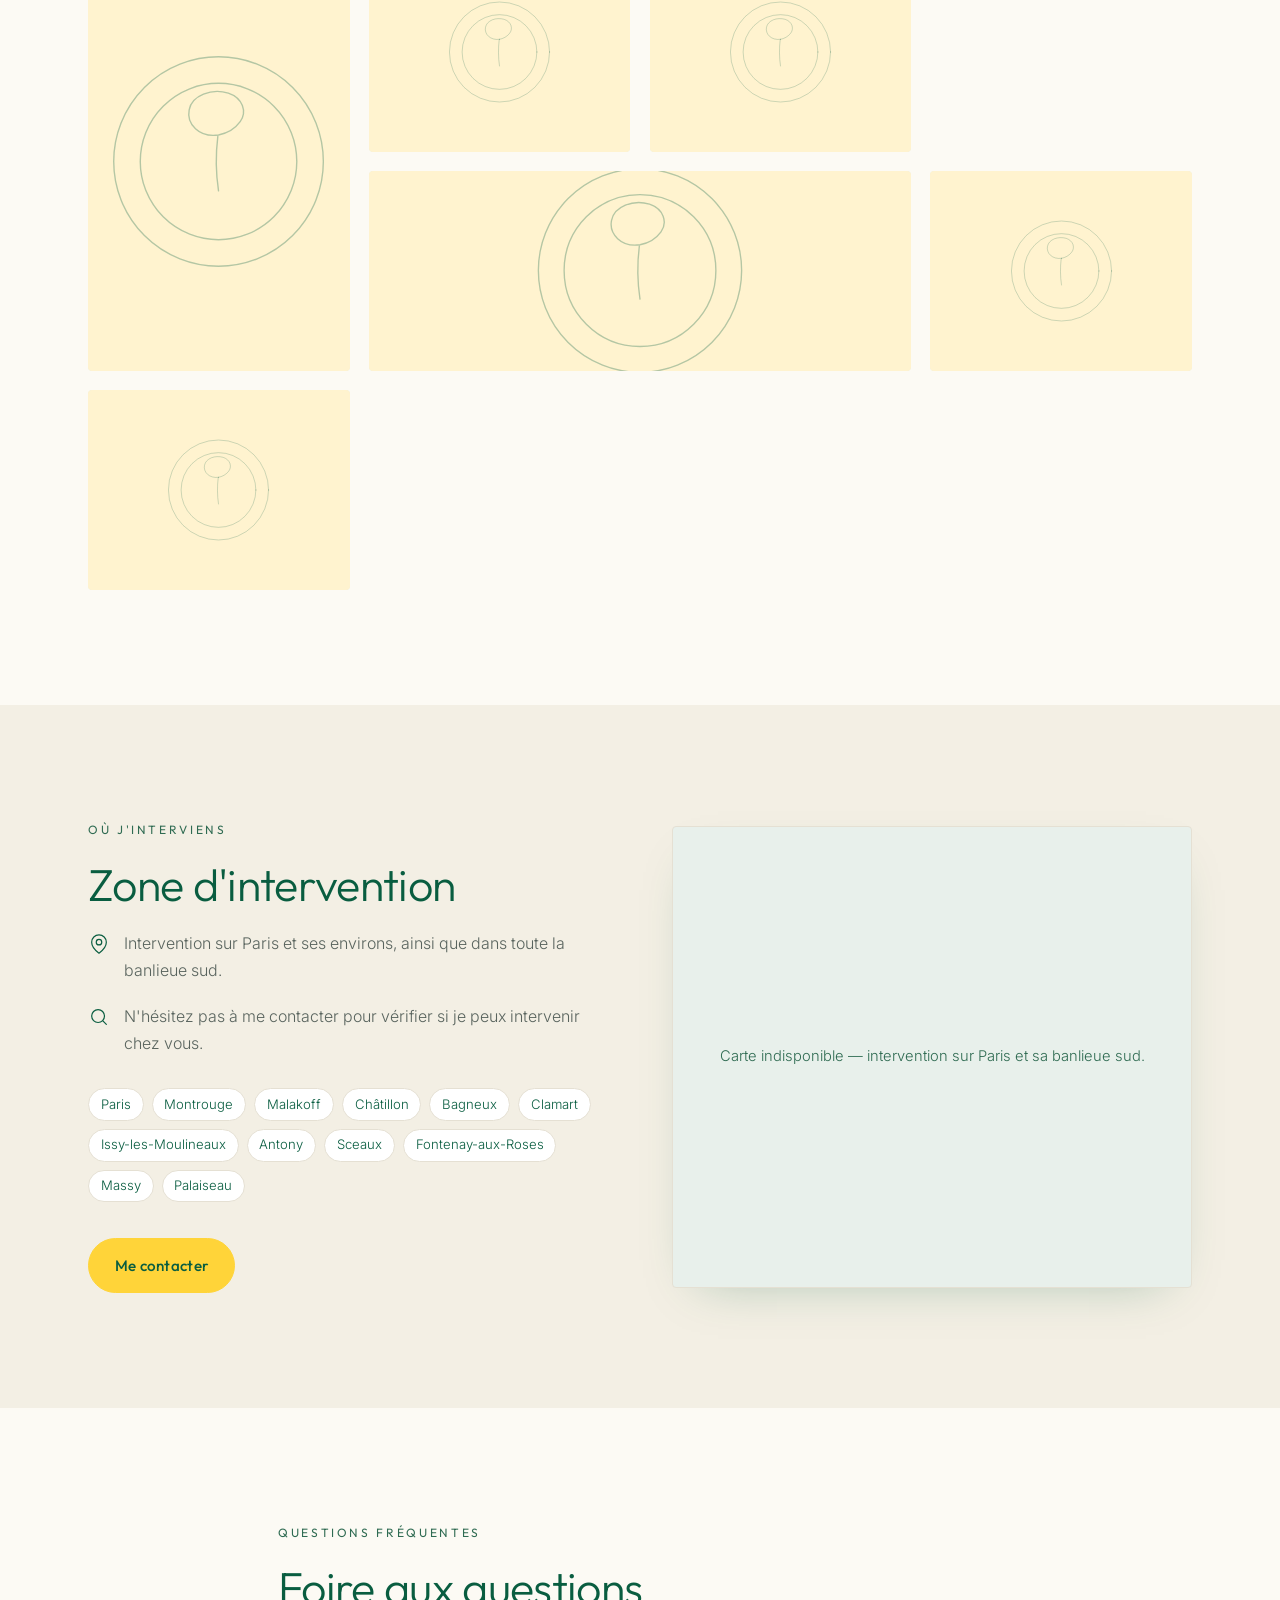
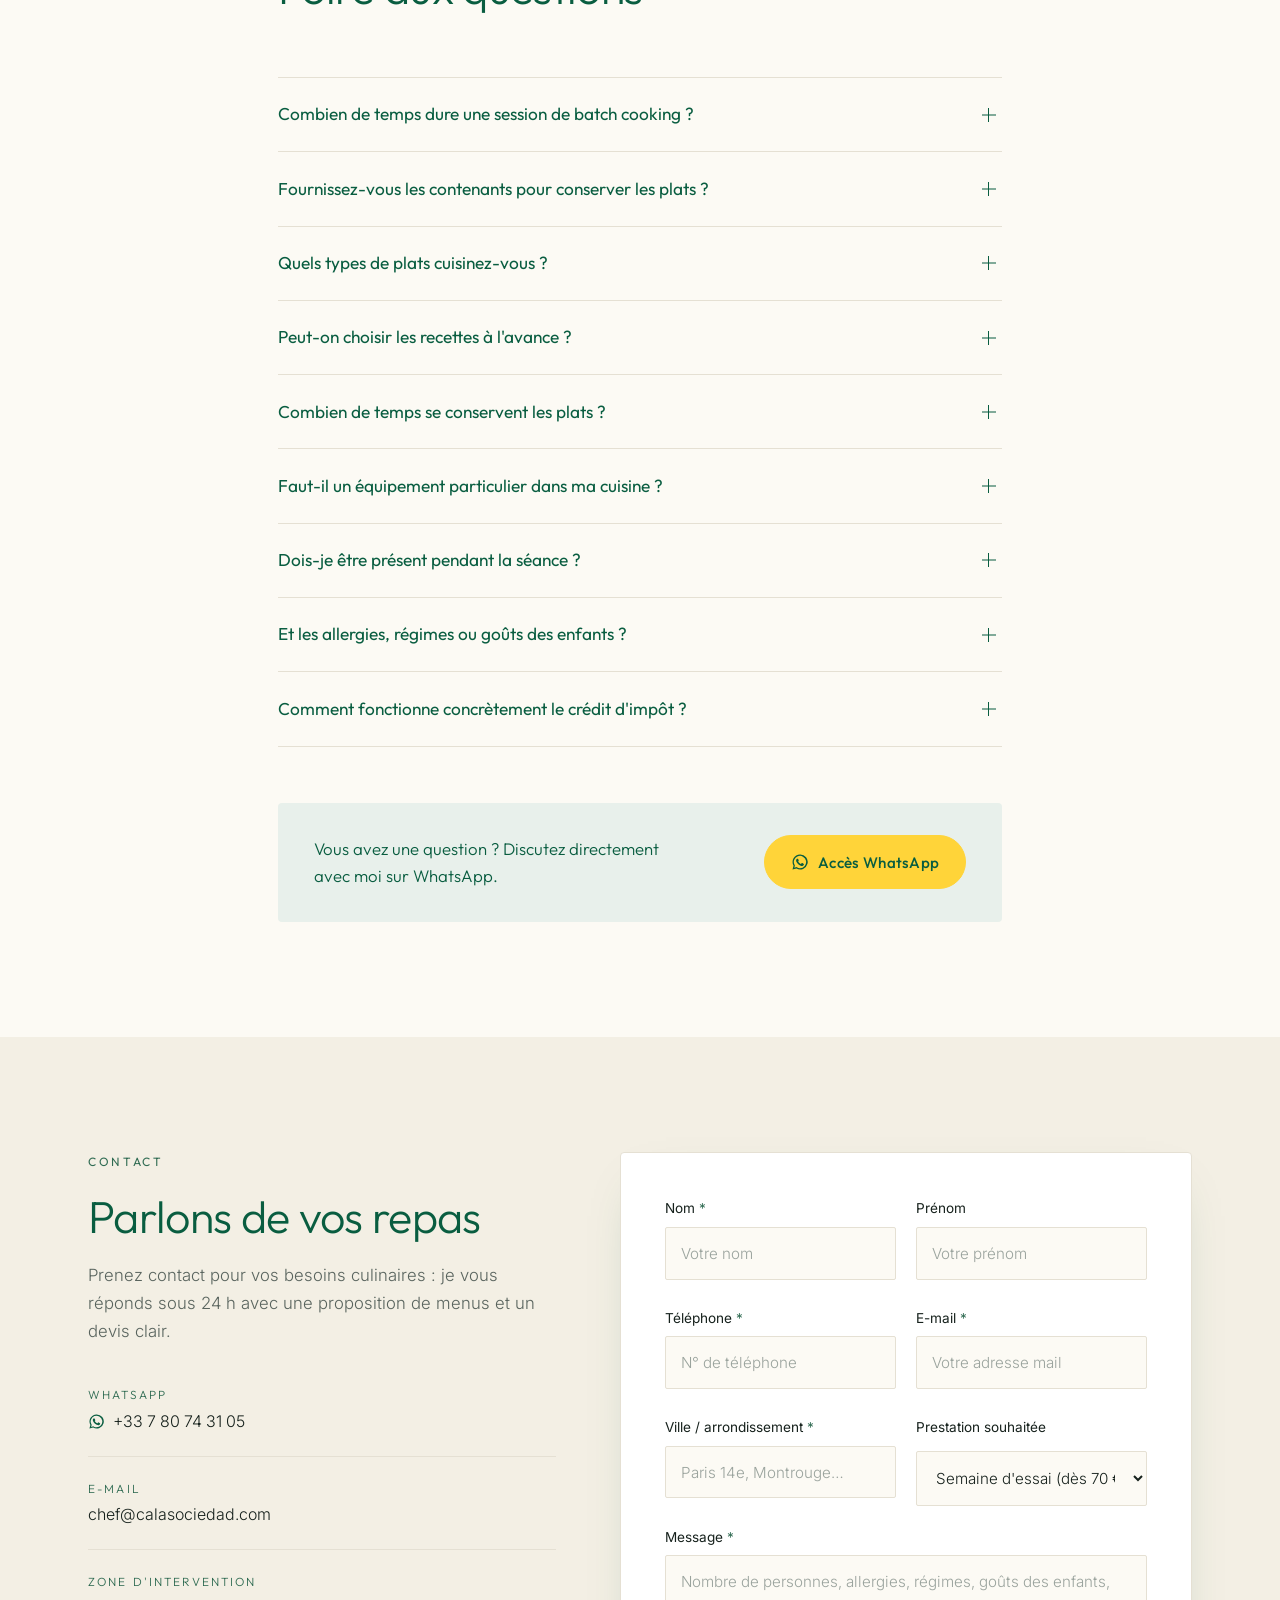
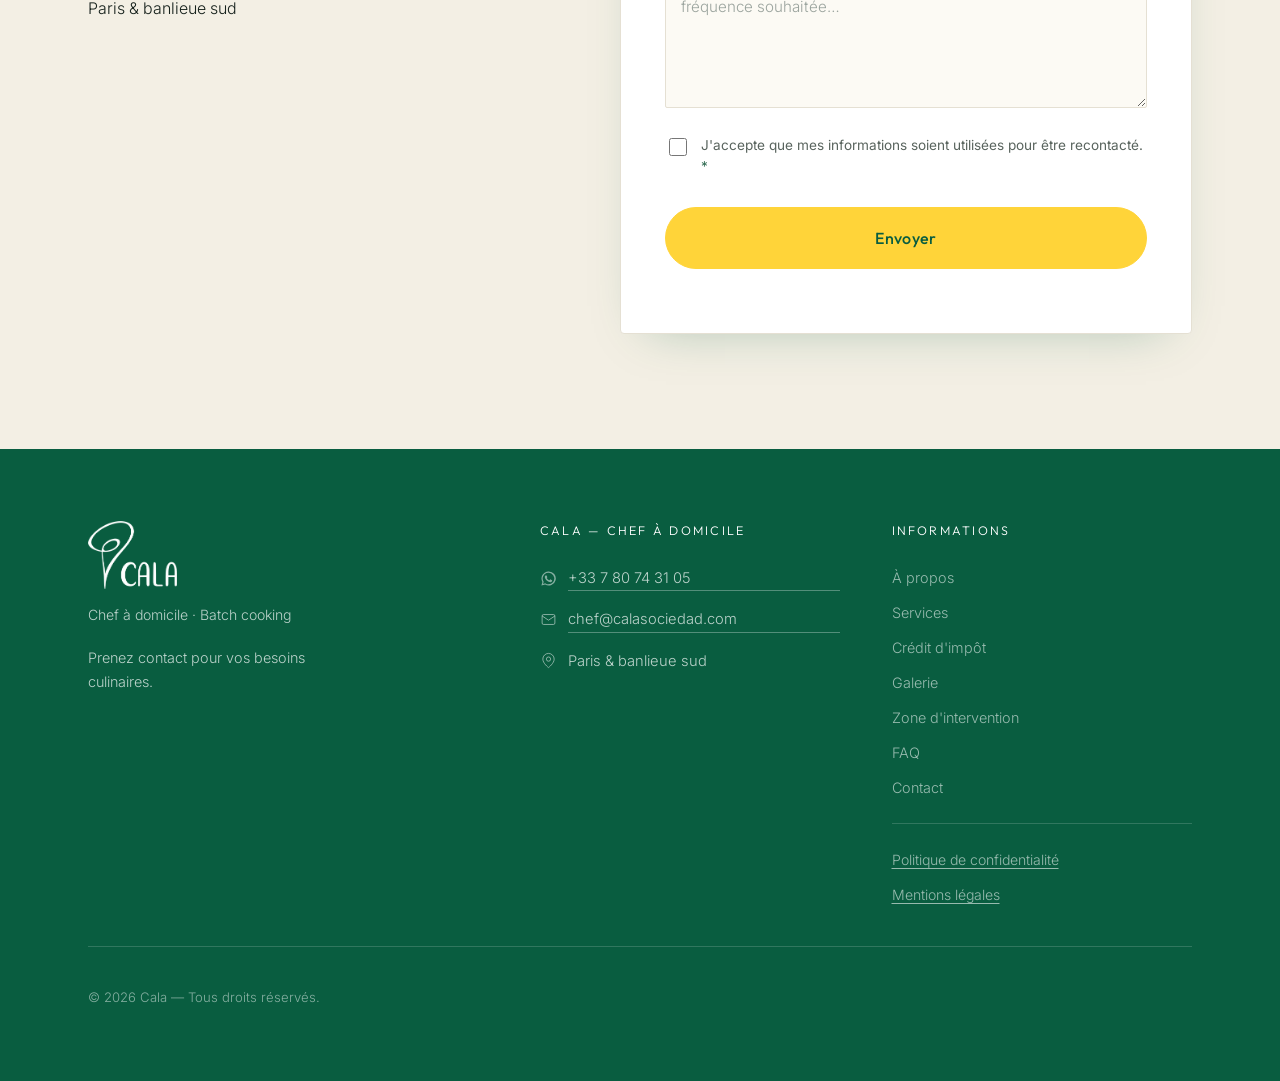
==== commit 52efb4c9: "Retire la prestation « Cours de batch cooking » - bloc de service supprimé de la section « Mes servi" ====
--- a/index.html
+++ b/index.html
@@ -227,7 +227,7 @@
       <header class="section__head reveal">
         <p class="eyebrow">Les prestations</p>
         <h2 class="section__title">Mes services</h2>
-        <p class="section__lead">Trois prestations, à la carte ou combinées, toutes éligibles au crédit d'impôt de 50 %.</p>
+        <p class="section__lead">Deux prestations, à la carte ou combinées, toutes deux éligibles au crédit d'impôt de 50 %.</p>
       </header>
 
       <div class="services">
@@ -307,48 +307,6 @@
             </div>
 
             <a class="btn btn--ghost" href="#contact">Ajouter les courses</a>
-          </div>
-        </article>
-
-        <article class="service reveal">
-          <div class="service__media">
-            <img src="https://images.unsplash.com/photo-1556910103-1c02745aae4d?auto=format&fit=crop&w=800&q=80"
-                 alt="Cours de cuisine en famille dans une cuisine lumineuse" loading="lazy" width="800" height="600">
-          </div>
-          <div class="service__body">
-            <h3>Cours de batch cooking</h3>
-            <p class="service__intro">Apprenez la méthode pour la reproduire seul, en famille ou entre amis.</p>
-
-            <div class="service__group">
-              <h4>Déroulement</h4>
-              <ul class="ticks">
-                <li>Un atelier de 3 heures pour apprendre les bases et les techniques du batch cooking</li>
-                <li>Organisation de la cuisine pour optimiser votre temps</li>
-                <li>Planification des repas en fonction de vos goûts</li>
-                <li>Réalisation de plats savoureux et équilibrés</li>
-              </ul>
-            </div>
-
-            <div class="service__group">
-              <h4>Points forts</h4>
-              <ul class="ticks">
-                <li>Des menus adaptés à vos goûts</li>
-                <li>Des techniques faciles à reproduire chez vous</li>
-                <li>Des astuces pour préserver la fraîcheur et les saveurs</li>
-                <li>Des conseils personnalisés pour simplifier votre routine alimentaire</li>
-                <li>Éligible au crédit d'impôt de 50 %</li>
-              </ul>
-            </div>
-
-            <div class="service__group">
-              <h4>Objectif</h4>
-              <p>
-                Vous repartez avec des compétences pratiques pour transformer votre organisation
-                alimentaire et profiter de repas maison sans stress.
-              </p>
-            </div>
-
-            <a class="btn btn--ghost" href="#contact">Réserver votre place</a>
           </div>
         </article>
 
@@ -594,7 +552,6 @@
               <option>Semaine d'essai (dès 70 €)</option>
               <option>Batch cooking hebdomadaire</option>
               <option>Batch cooking + courses</option>
-              <option>Cours de batch cooking</option>
               <option>Je ne sais pas encore</option>
             </select>
           </div>
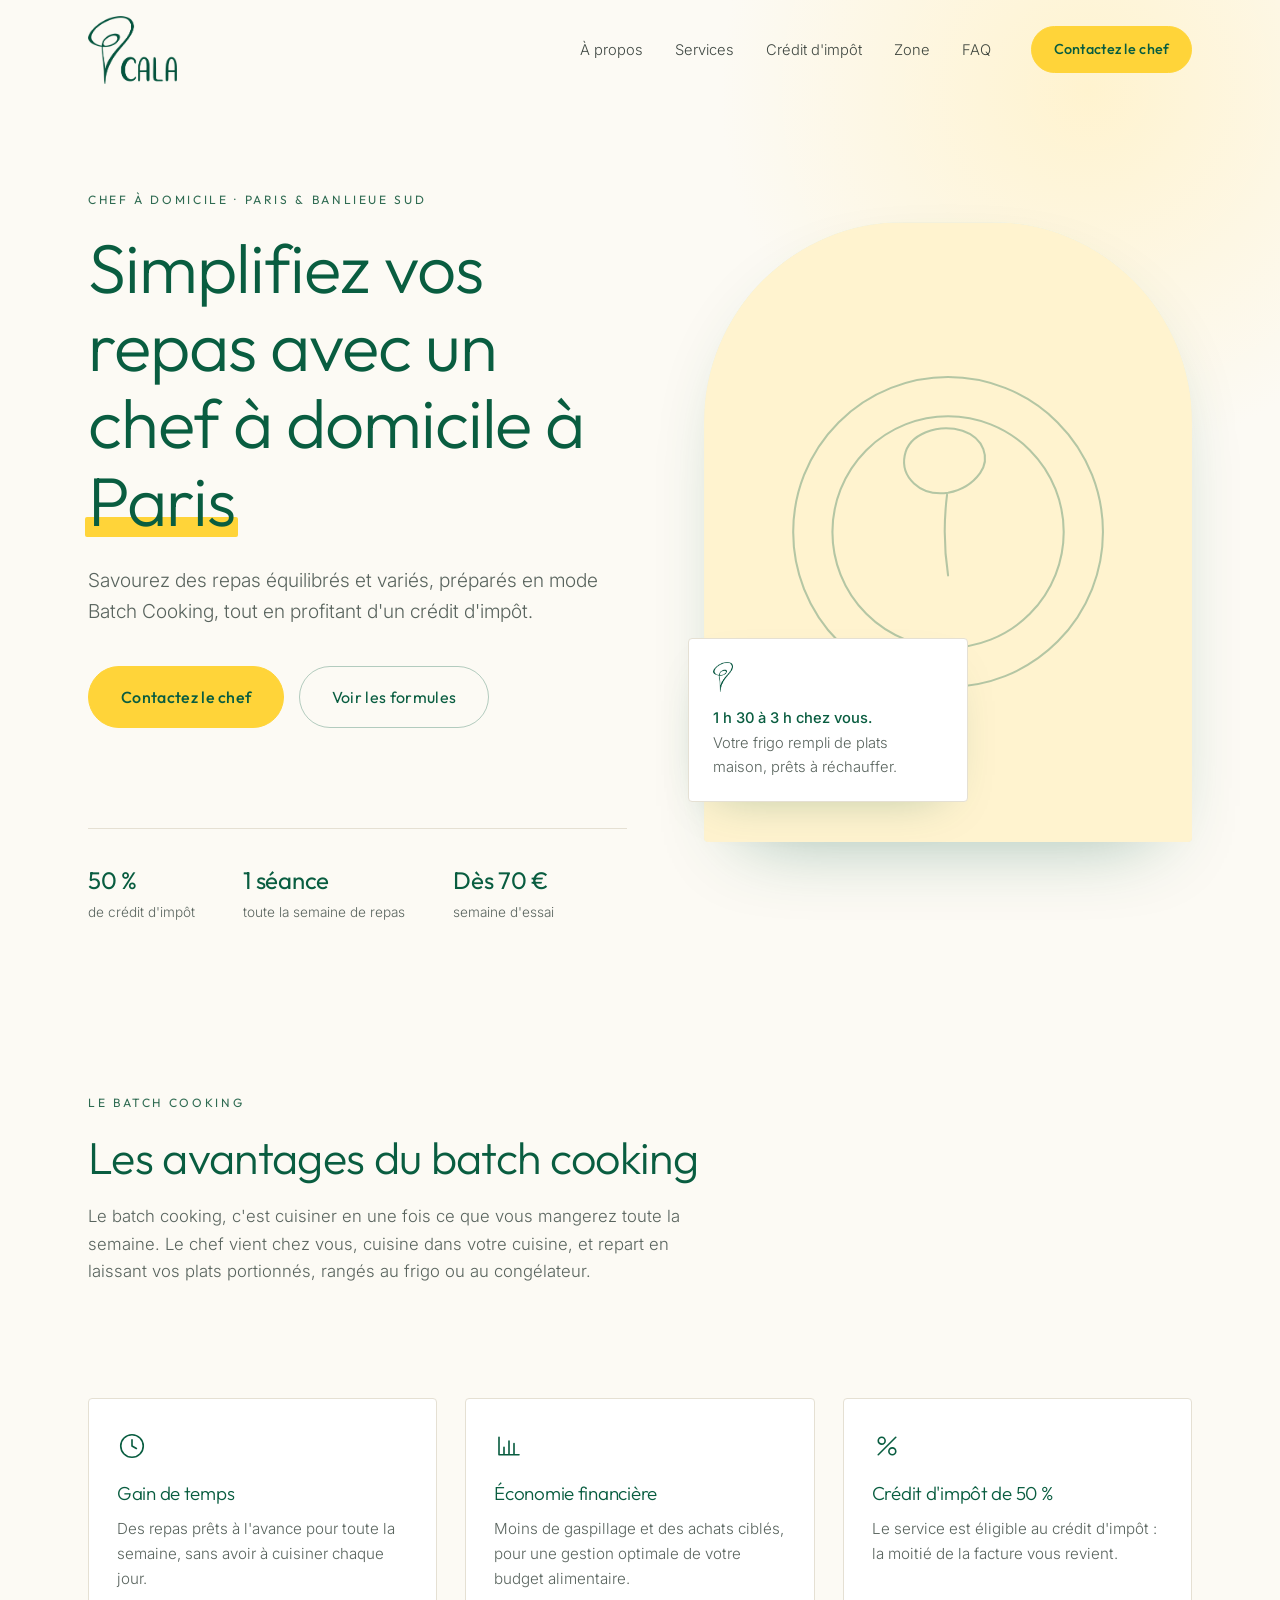
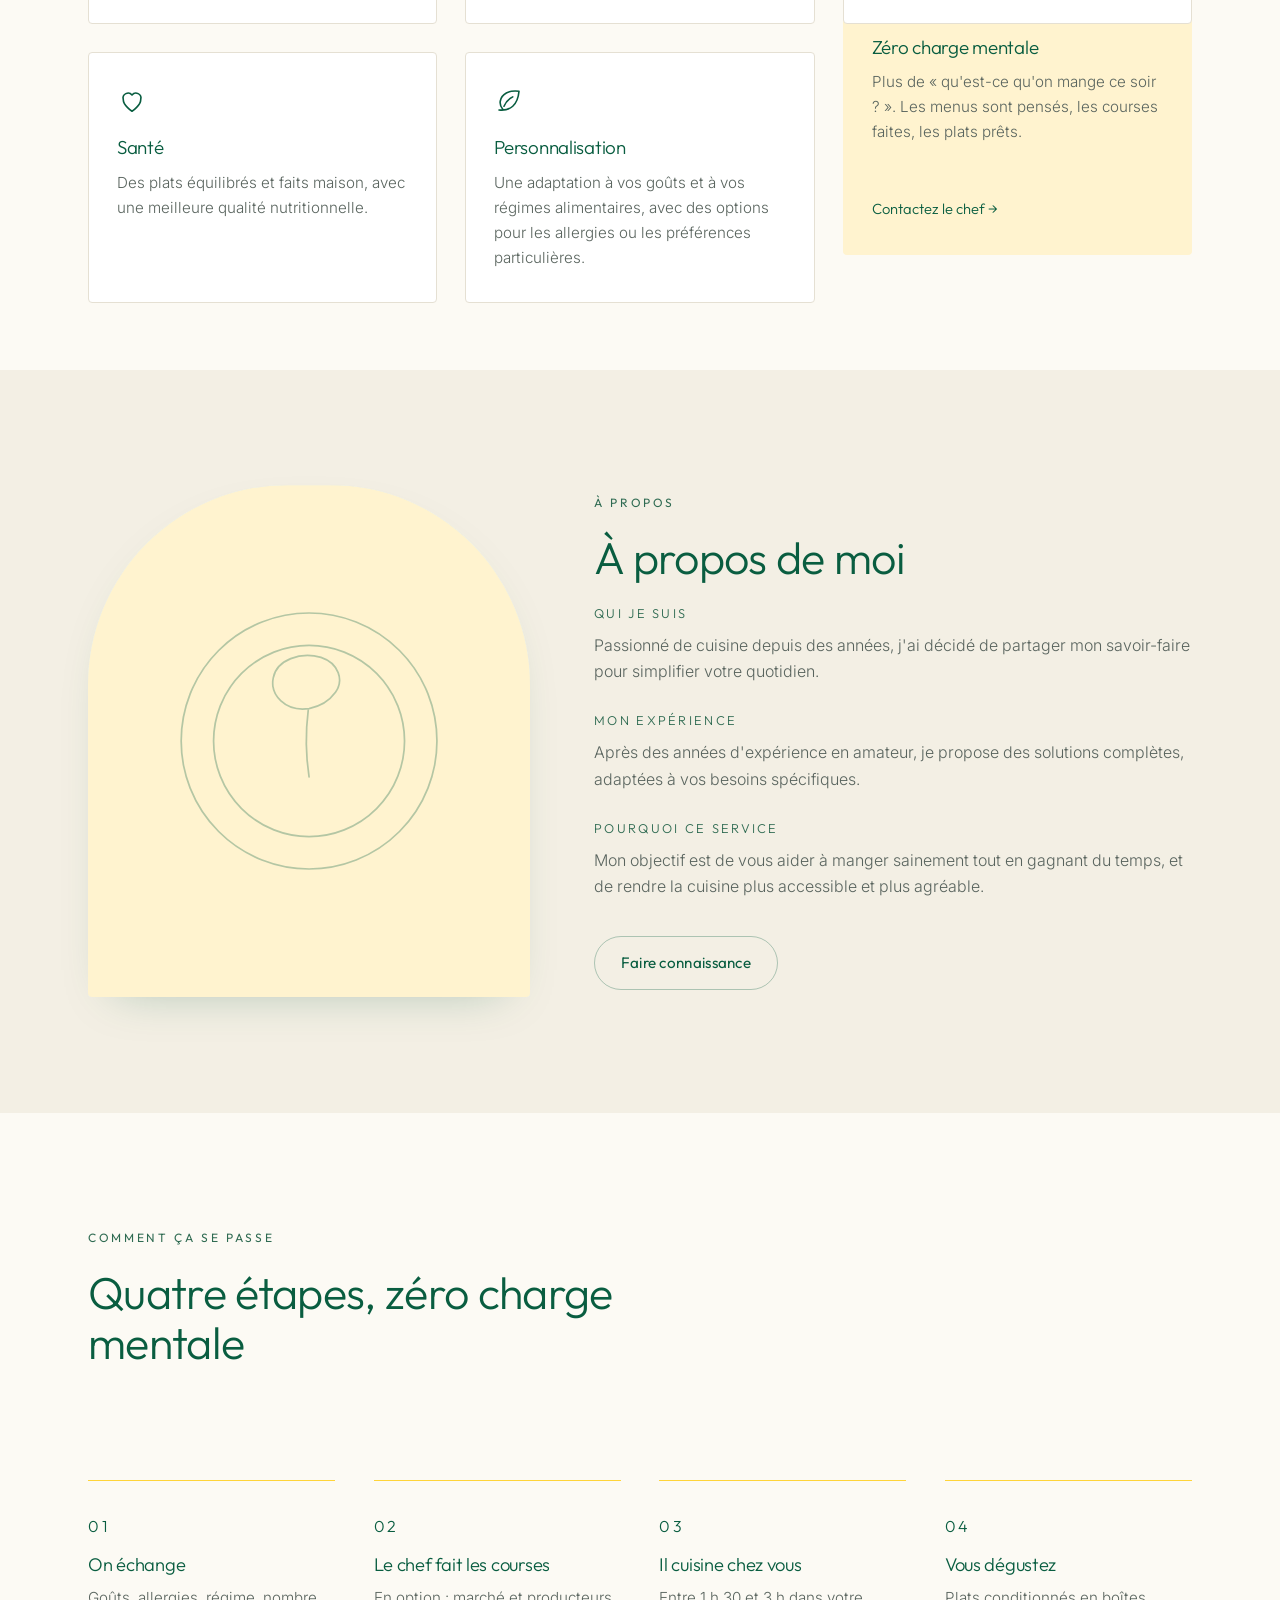
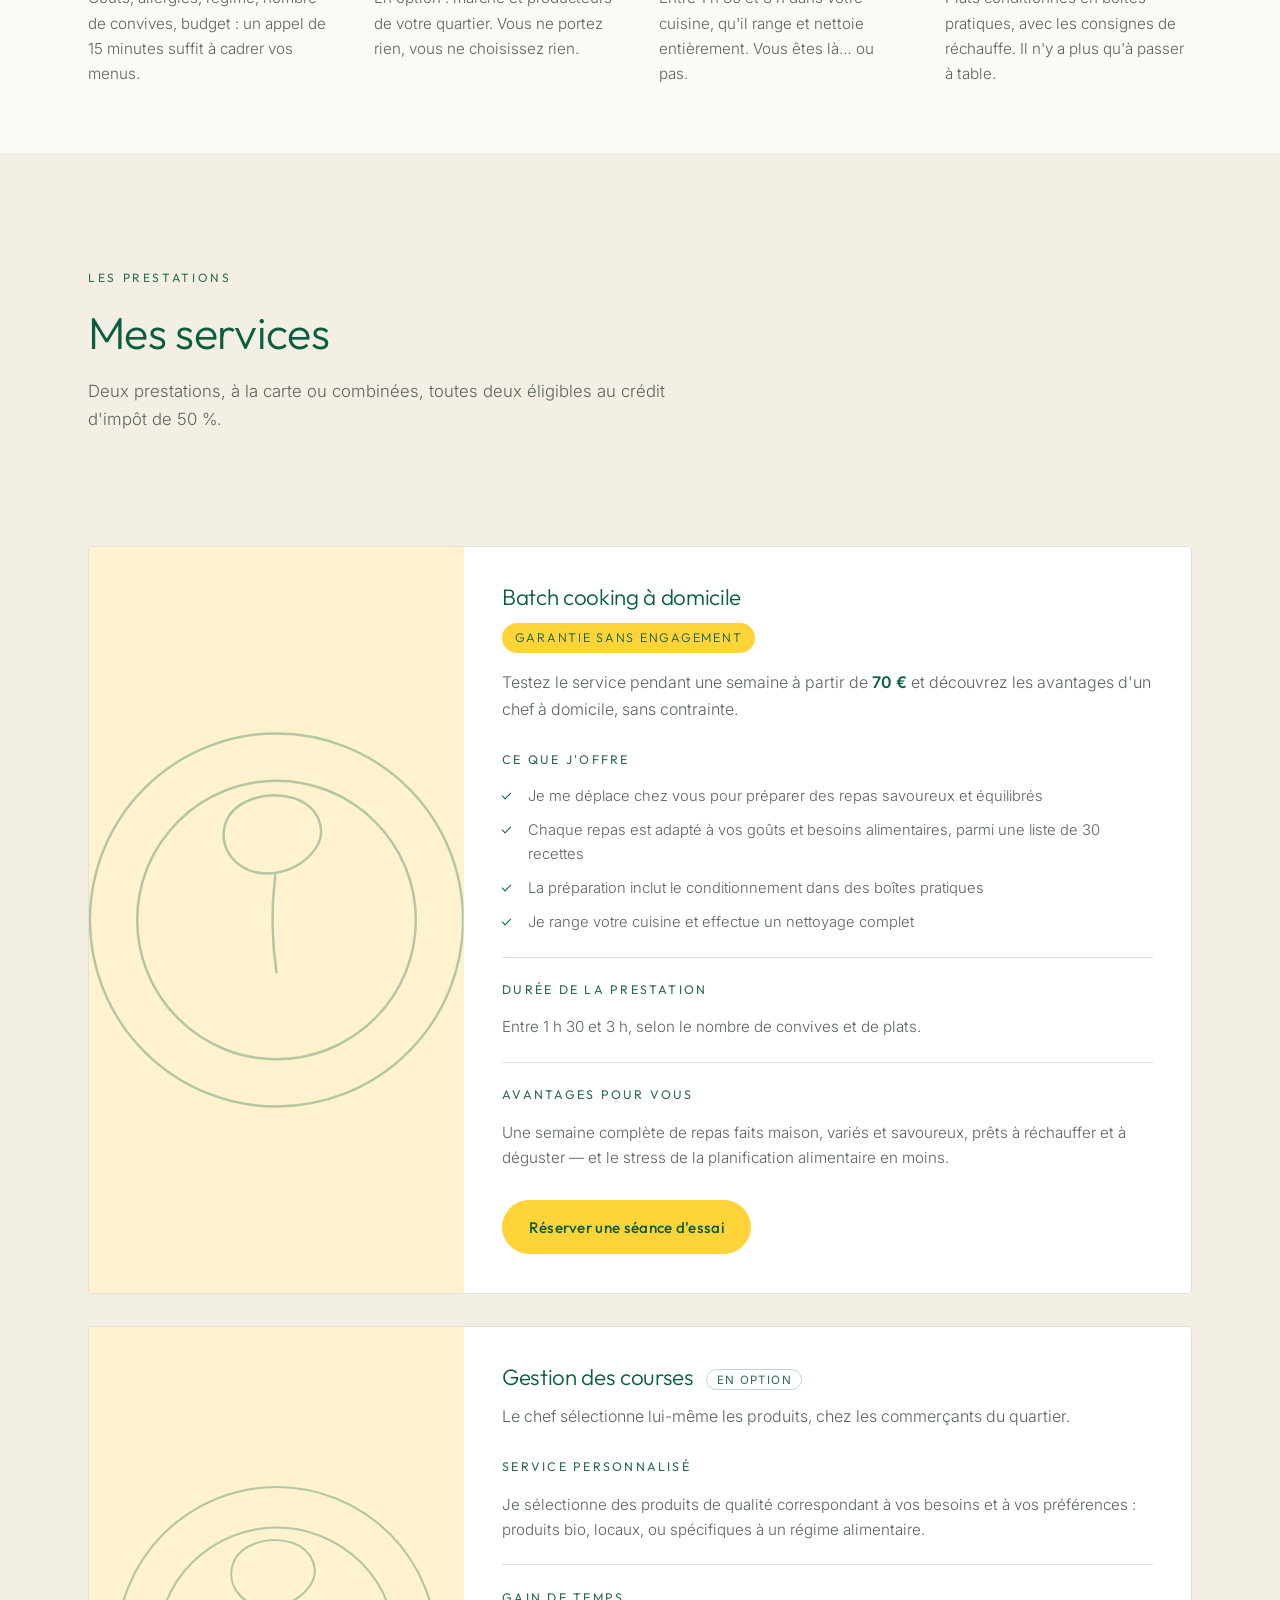
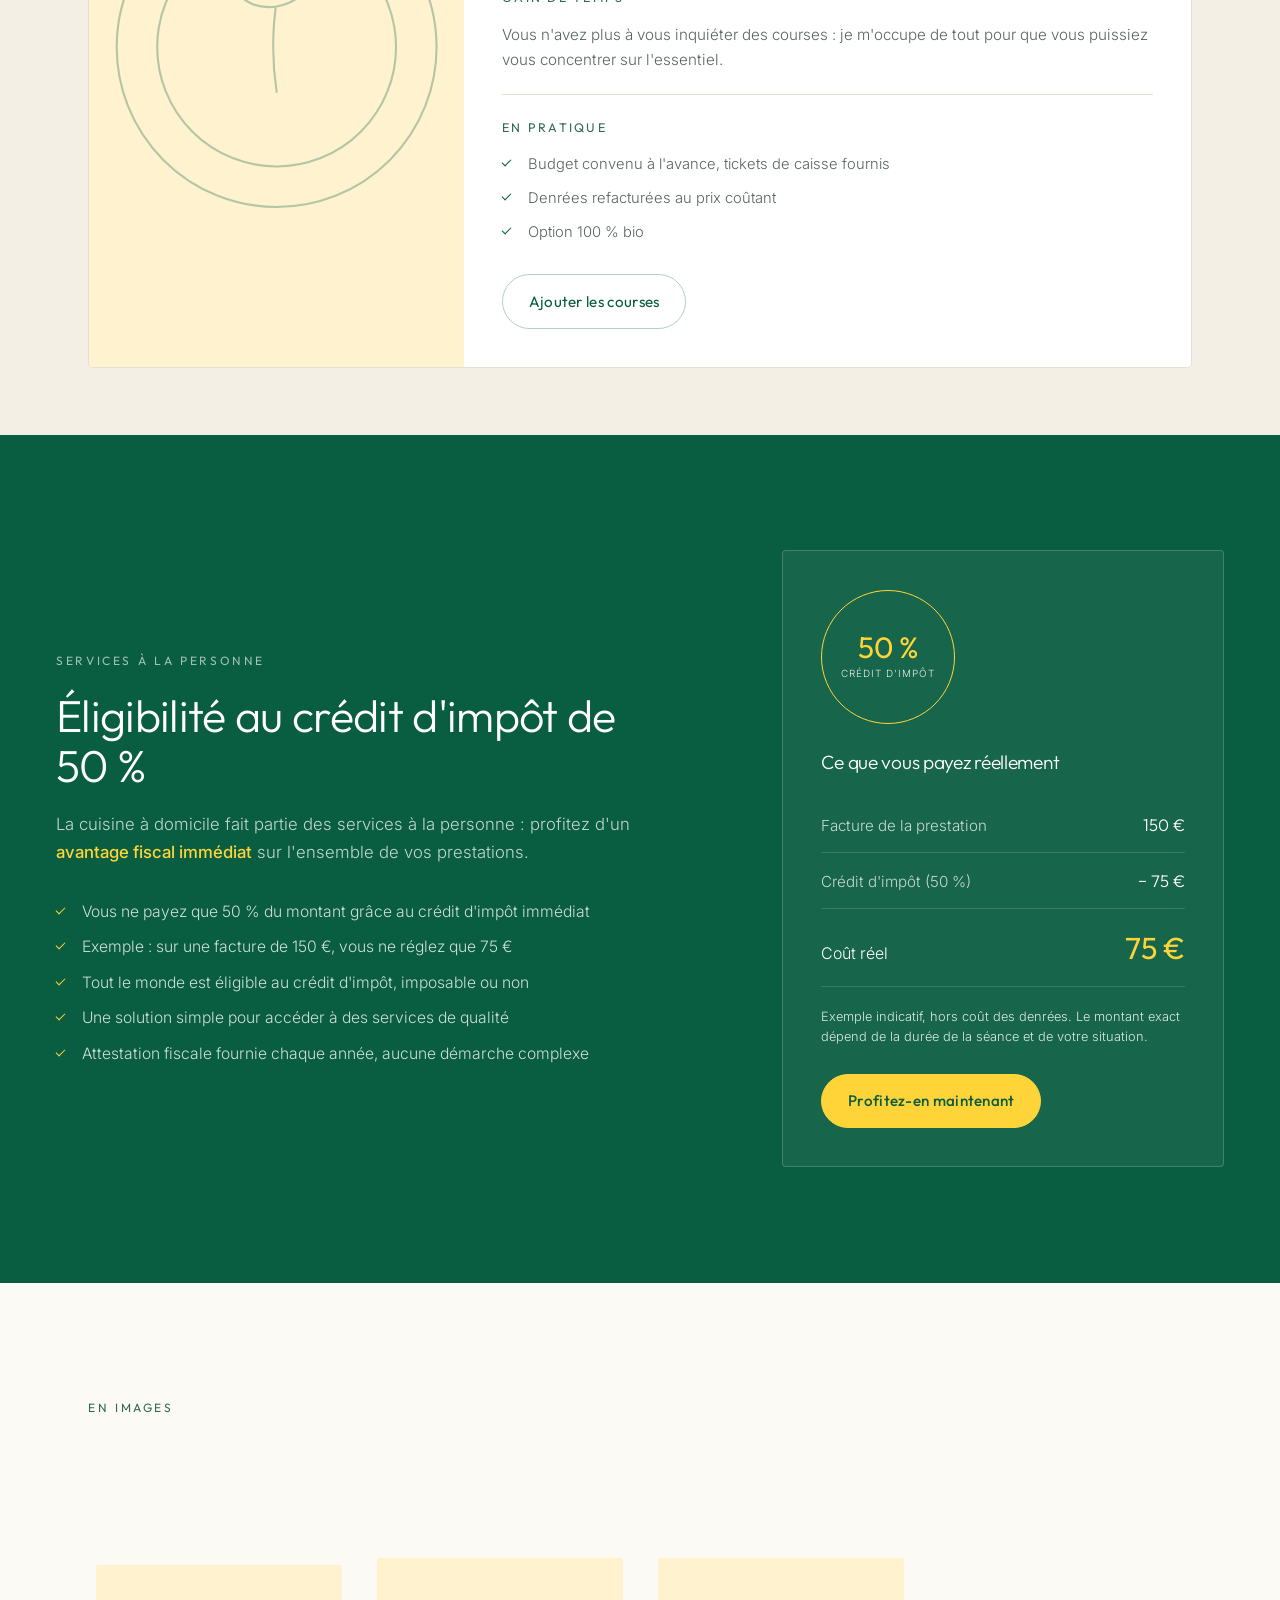
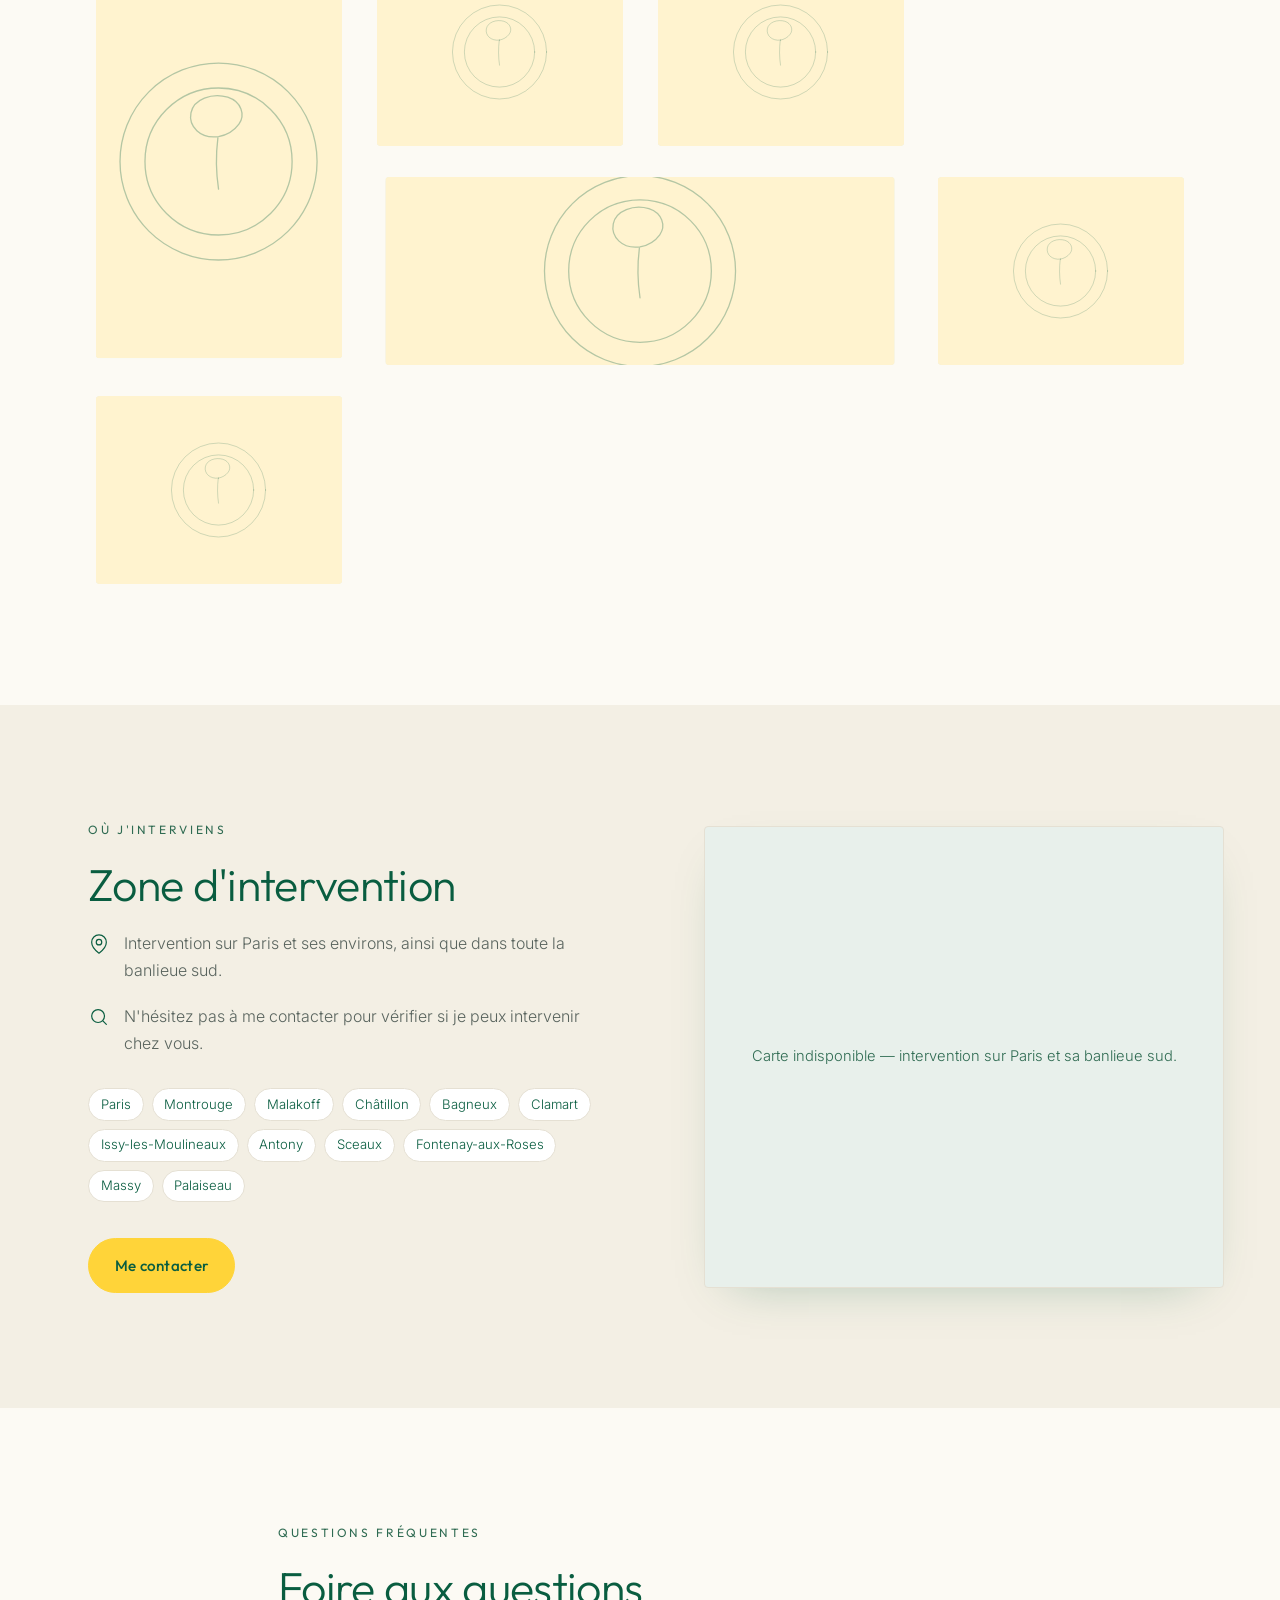
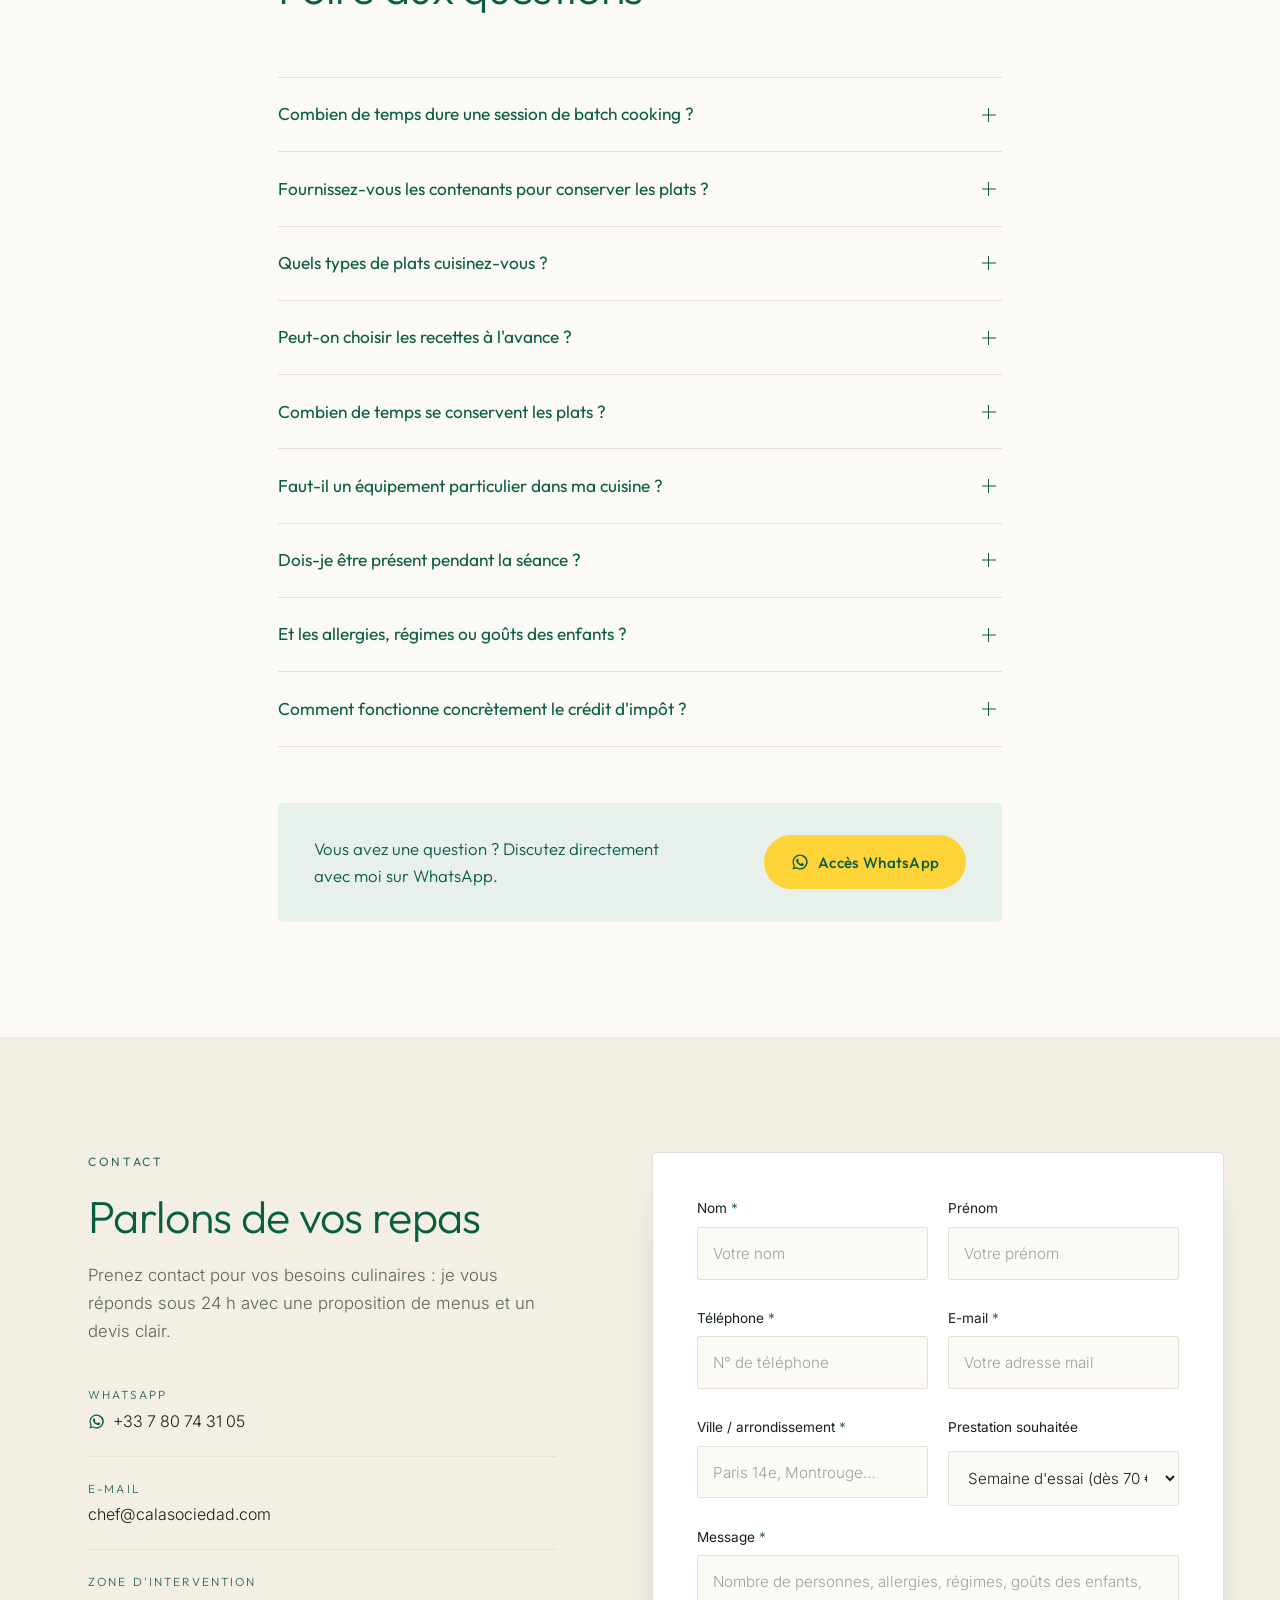
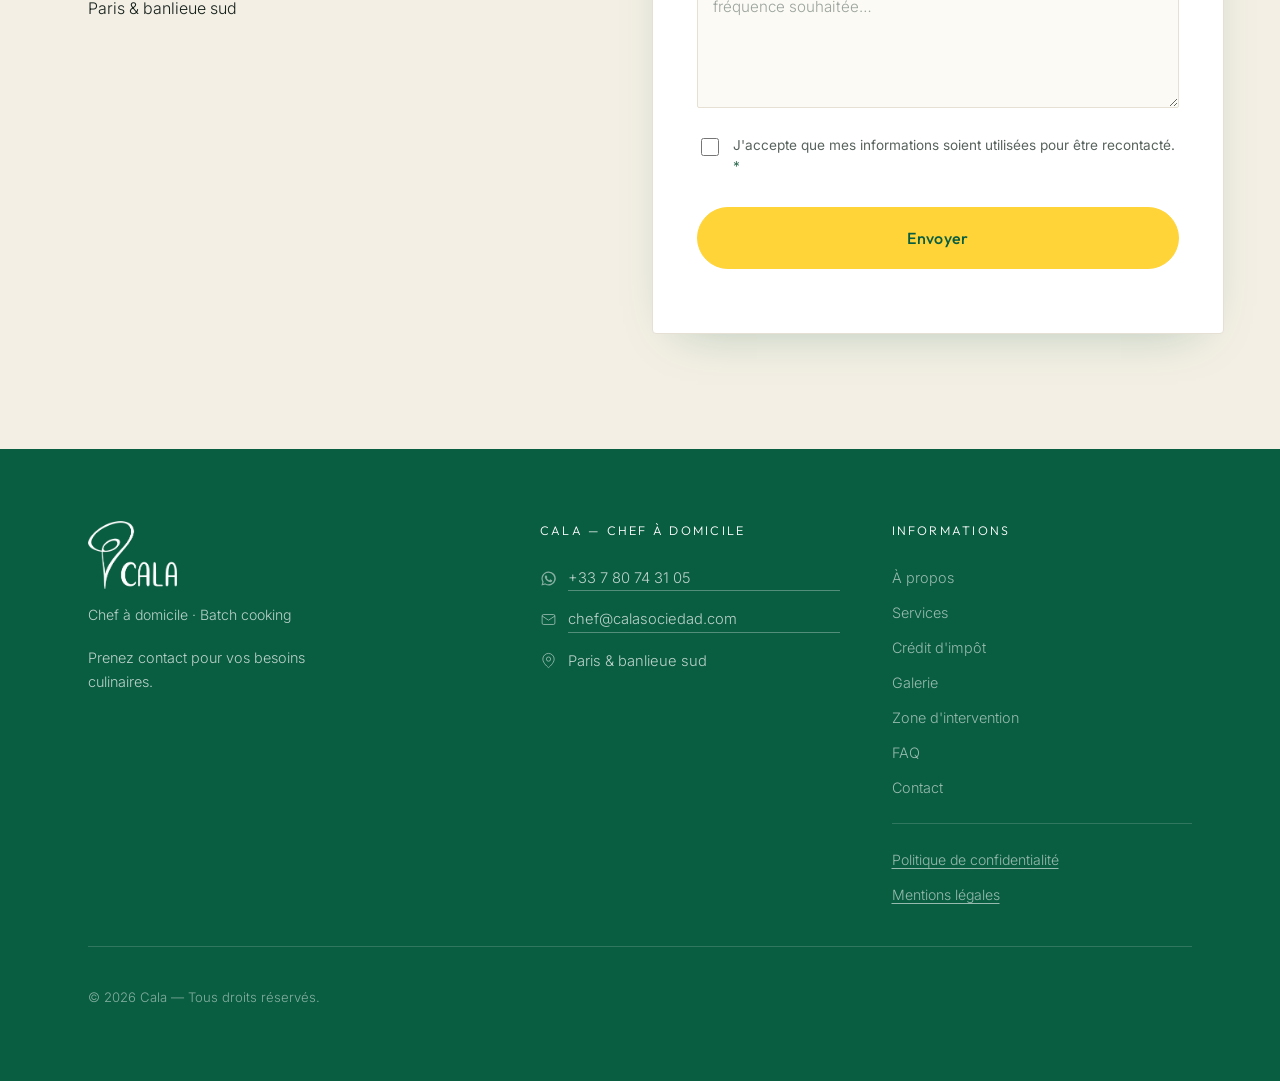
==== commit 2d8f5801: "Animations d'apparition Remplace le fondu unique par un jeu d'entrées : variantes directionnelles (d" ====
--- a/index.html
+++ b/index.html
@@ -16,6 +16,16 @@
 <link rel="preconnect" href="https://fonts.gstatic.com" crossorigin>
 <link href="https://fonts.googleapis.com/css2?family=Outfit:wght@200;300;400;500;600&family=Inter:wght@300;400;500;600&display=swap" rel="stylesheet">
 <link rel="stylesheet" href="assets/css/styles.css">
+<noscript>
+  <!-- Les apparitions sont pilotées en JS : sans lui, tout doit rester visible. -->
+  <style>
+    .reveal, .media-reveal { opacity: 1 !important; transform: none !important; clip-path: none !important; }
+    .media-reveal img { transform: none !important; }
+    .img-wrap img { opacity: 1 !important; }
+    .img-wrap::after { display: none !important; }
+    .u-accent::after { transform: scaleX(1) !important; }
+  </style>
+</noscript>
 </head>
 <body>
 
@@ -57,7 +67,7 @@
     <div class="container hero__inner">
       <div class="hero__content">
         <p class="eyebrow reveal">Chef à domicile · Paris &amp; banlieue sud</p>
-        <h1 class="hero__title reveal">
+        <h1 class="hero__title reveal" data-reveal="mask">
           Simplifiez vos repas avec un chef à domicile à <span class="u-accent" data-city>Paris</span>
         </h1>
         <p class="hero__slogan reveal">
@@ -68,15 +78,15 @@
           <a class="btn btn--primary btn--lg" href="#contact">Contactez le chef</a>
           <a class="btn btn--ghost btn--lg" href="#services">Voir les formules</a>
         </div>
-        <ul class="hero__proof reveal">
-          <li><strong>50&nbsp;%</strong><span>de crédit d'impôt</span></li>
+        <ul class="hero__proof reveal" data-reveal="rise">
+          <li><strong data-count="50" data-count-suffix="&nbsp;%">50&nbsp;%</strong><span>de crédit d'impôt</span></li>
           <li><strong>1 séance</strong><span>toute la semaine de repas</span></li>
-          <li><strong>Dès 70&nbsp;€</strong><span>semaine d'essai</span></li>
+          <li><strong data-count="70" data-count-prefix="Dès&nbsp;" data-count-suffix="&nbsp;€">Dès&nbsp;70&nbsp;€</strong><span>semaine d'essai</span></li>
         </ul>
       </div>
 
       <div class="hero__visual reveal">
-        <figure class="hero__photo">
+        <figure class="hero__photo img-wrap media-reveal">
           <img src="https://images.unsplash.com/photo-1546069901-ba9599a7e63c?auto=format&fit=crop&w=900&q=80"
                alt="Bol repas équilibré préparé par un chef à domicile" width="900" height="1100" fetchpriority="high">
         </figure>
@@ -93,7 +103,7 @@
     <div class="container">
       <header class="section__head reveal">
         <p class="eyebrow">Le batch cooking</p>
-        <h2 class="section__title">Les avantages du batch cooking</h2>
+        <h2 class="section__title reveal" data-reveal="mask">Les avantages du batch cooking</h2>
         <p class="section__lead">
           Le batch cooking, c'est cuisiner en une fois ce que vous mangerez toute la semaine.
           Le chef vient chez vous, cuisine dans votre cuisine, et repart en laissant vos plats
@@ -102,7 +112,7 @@
       </header>
 
       <ul class="cards cards--3">
-        <li class="card reveal">
+        <li class="card reveal" data-reveal="rise">
           <span class="card__icon" aria-hidden="true">
             <svg viewBox="0 0 24 24" fill="none" stroke="currentColor" stroke-width="1.3" stroke-linecap="round" stroke-linejoin="round">
               <circle cx="12" cy="12" r="9"/><path d="M12 7v5l3.5 2"/>
@@ -111,7 +121,7 @@
           <h3>Gain de temps</h3>
           <p>Des repas prêts à l'avance pour toute la semaine, sans avoir à cuisiner chaque jour.</p>
         </li>
-        <li class="card reveal">
+        <li class="card reveal" data-reveal="rise">
           <span class="card__icon" aria-hidden="true">
             <svg viewBox="0 0 24 24" fill="none" stroke="currentColor" stroke-width="1.3" stroke-linecap="round" stroke-linejoin="round">
               <path d="M4 19V5m0 14h16M8 19v-6m4 6V8m4 11v-9"/>
@@ -120,7 +130,7 @@
           <h3>Économie financière</h3>
           <p>Moins de gaspillage et des achats ciblés, pour une gestion optimale de votre budget alimentaire.</p>
         </li>
-        <li class="card reveal">
+        <li class="card reveal" data-reveal="rise">
           <span class="card__icon" aria-hidden="true">
             <svg viewBox="0 0 24 24" fill="none" stroke="currentColor" stroke-width="1.3" stroke-linecap="round" stroke-linejoin="round">
               <path d="M19 5 5 19"/><circle cx="7.75" cy="7.75" r="2.75"/><circle cx="16.25" cy="16.25" r="2.75"/>
@@ -129,7 +139,7 @@
           <h3>Crédit d'impôt de 50 %</h3>
           <p>Le service est éligible au crédit d'impôt : la moitié de la facture vous revient.</p>
         </li>
-        <li class="card reveal">
+        <li class="card reveal" data-reveal="rise">
           <span class="card__icon" aria-hidden="true">
             <svg viewBox="0 0 24 24" fill="none" stroke="currentColor" stroke-width="1.3" stroke-linecap="round" stroke-linejoin="round">
               <path d="M12 21s-7-4.6-7-9.5A4 4 0 0 1 12 8a4 4 0 0 1 7 3.5C19 16.4 12 21 12 21z"/>
@@ -138,7 +148,7 @@
           <h3>Santé</h3>
           <p>Des plats équilibrés et faits maison, avec une meilleure qualité nutritionnelle.</p>
         </li>
-        <li class="card reveal">
+        <li class="card reveal" data-reveal="rise">
           <span class="card__icon" aria-hidden="true">
             <svg viewBox="0 0 24 24" fill="none" stroke="currentColor" stroke-width="1.3" stroke-linecap="round" stroke-linejoin="round">
               <path d="M4 20c9 1 15-4 16-15-8-1-14 2-15 8-.4 2.6.6 4.7 2 6.4M8 17c1.5-3.4 4-6 7-7.5"/>
@@ -159,14 +169,14 @@
   <!-- ============ À PROPOS ============ -->
   <section class="section section--alt" id="a-propos">
     <div class="container about">
-      <figure class="about__photo reveal">
+      <figure class="about__photo img-wrap media-reveal">
         <img src="https://images.unsplash.com/photo-1577219491135-ce391730fb2c?auto=format&fit=crop&w=900&q=80"
              alt="Le chef en cuisine, entouré de légumes frais" loading="lazy" width="900" height="1100">
       </figure>
 
       <div class="about__content reveal">
         <p class="eyebrow">À propos</p>
-        <h2 class="section__title">À propos de moi</h2>
+        <h2 class="section__title reveal" data-reveal="mask">À propos de moi</h2>
 
         <dl class="about__list">
           <div>
@@ -193,26 +203,26 @@
     <div class="container">
       <header class="section__head reveal">
         <p class="eyebrow">Comment ça se passe</p>
-        <h2 class="section__title">Quatre étapes, zéro charge mentale</h2>
+        <h2 class="section__title reveal" data-reveal="mask">Quatre étapes, zéro charge mentale</h2>
       </header>
 
       <ol class="steps">
-        <li class="step reveal">
+        <li class="step reveal" data-reveal="rise">
           <span class="step__num">01</span>
           <h3>On échange</h3>
           <p>Goûts, allergies, régime, nombre de convives, budget : un appel de 15 minutes suffit à cadrer vos menus.</p>
         </li>
-        <li class="step reveal">
+        <li class="step reveal" data-reveal="rise">
           <span class="step__num">02</span>
           <h3>Le chef fait les courses</h3>
           <p>En option : marché et producteurs de votre quartier. Vous ne portez rien, vous ne choisissez rien.</p>
         </li>
-        <li class="step reveal">
+        <li class="step reveal" data-reveal="rise">
           <span class="step__num">03</span>
           <h3>Il cuisine chez vous</h3>
           <p>Entre 1 h 30 et 3 h dans votre cuisine, qu'il range et nettoie entièrement. Vous êtes là… ou pas.</p>
         </li>
-        <li class="step reveal">
+        <li class="step reveal" data-reveal="rise">
           <span class="step__num">04</span>
           <h3>Vous dégustez</h3>
           <p>Plats conditionnés en boîtes pratiques, avec les consignes de réchauffe. Il n'y a plus qu'à passer à table.</p>
@@ -226,14 +236,14 @@
     <div class="container">
       <header class="section__head reveal">
         <p class="eyebrow">Les prestations</p>
-        <h2 class="section__title">Mes services</h2>
+        <h2 class="section__title reveal" data-reveal="mask">Mes services</h2>
         <p class="section__lead">Deux prestations, à la carte ou combinées, toutes deux éligibles au crédit d'impôt de 50 %.</p>
       </header>
 
       <div class="services">
 
-        <article class="service reveal">
-          <div class="service__media">
+        <article class="service reveal" data-reveal="rise">
+          <div class="service__media img-wrap media-reveal">
             <img src="https://images.unsplash.com/photo-1495521821757-a1efb6729352?auto=format&fit=crop&w=800&q=80"
                  alt="Plats maison portionnés en bocaux, prêts pour la semaine" loading="lazy" width="800" height="600">
           </div>
@@ -272,8 +282,8 @@
           </div>
         </article>
 
-        <article class="service reveal">
-          <div class="service__media">
+        <article class="service reveal" data-reveal="rise">
+          <div class="service__media img-wrap media-reveal">
             <img src="https://images.unsplash.com/photo-1542838132-92c53300491e?auto=format&fit=crop&w=800&q=80"
                  alt="Étal de légumes frais de saison au marché" loading="lazy" width="800" height="600">
           </div>
@@ -317,9 +327,9 @@
   <!-- ============ CRÉDIT D'IMPÔT ============ -->
   <section class="section section--dark" id="credit-impot">
     <div class="container credit">
-      <div class="credit__content reveal">
+      <div class="credit__content reveal" data-reveal="left">
         <p class="eyebrow eyebrow--light">Services à la personne</p>
-        <h2 class="section__title">Éligibilité au crédit d'impôt de 50 %</h2>
+        <h2 class="section__title reveal" data-reveal="mask">Éligibilité au crédit d'impôt de 50 %</h2>
         <p class="section__lead">
           La cuisine à domicile fait partie des services à la personne : profitez d'un
           <strong>avantage fiscal immédiat</strong> sur l'ensemble de vos prestations.
@@ -333,13 +343,13 @@
         </ul>
       </div>
 
-      <aside class="credit__calc reveal" aria-label="Exemple de calcul">
+      <aside class="credit__calc reveal" data-reveal="right" aria-label="Exemple de calcul">
         <span class="badge-50" aria-hidden="true"><strong>50 %</strong><span>crédit d'impôt</span></span>
         <h3>Ce que vous payez réellement</h3>
         <dl class="calc">
           <div><dt>Facture de la prestation</dt><dd>150 €</dd></div>
           <div><dt>Crédit d'impôt (50 %)</dt><dd>− 75 €</dd></div>
-          <div class="calc__total"><dt>Coût réel</dt><dd>75 €</dd></div>
+          <div class="calc__total"><dt>Coût réel</dt><dd data-count="75" data-count-suffix="&nbsp;€">75&nbsp;€</dd></div>
         </dl>
         <p class="calc__note">
           Exemple indicatif, hors coût des denrées. Le montant exact dépend de la durée
@@ -355,26 +365,26 @@
     <div class="container">
       <header class="section__head reveal">
         <p class="eyebrow">En images</p>
-        <h2 class="section__title">Ce qui vous attend dans le frigo</h2>
+        <h2 class="section__title reveal" data-reveal="mask">Ce qui vous attend dans le frigo</h2>
       </header>
 
       <div class="gallery" id="gallery">
-        <figure class="gallery__item gallery__item--tall reveal">
+        <figure class="gallery__item gallery__item--tall reveal img-wrap" data-reveal="scale">
           <img src="https://images.unsplash.com/photo-1512621776951-a57141f2eefd?auto=format&fit=crop&w=800&q=80" alt="Salade de saison colorée en bol" loading="lazy">
         </figure>
-        <figure class="gallery__item reveal">
+        <figure class="gallery__item reveal img-wrap" data-reveal="scale">
           <img src="https://images.unsplash.com/photo-1467003909585-2f8a72700288?auto=format&fit=crop&w=800&q=80" alt="Pavé de saumon rôti et légumes verts" loading="lazy">
         </figure>
-        <figure class="gallery__item reveal">
+        <figure class="gallery__item reveal img-wrap" data-reveal="scale">
           <img src="https://images.unsplash.com/photo-1498837167922-ddd27525d352?auto=format&fit=crop&w=800&q=80" alt="Repas préparés à l'avance en boîtes hermétiques" loading="lazy">
         </figure>
-        <figure class="gallery__item gallery__item--wide reveal">
+        <figure class="gallery__item gallery__item--wide reveal img-wrap" data-reveal="scale">
           <img src="https://images.unsplash.com/photo-1466637574441-749b8f19452f?auto=format&fit=crop&w=1000&q=80" alt="Légumes frais en cours de préparation" loading="lazy">
         </figure>
-        <figure class="gallery__item reveal">
+        <figure class="gallery__item reveal img-wrap" data-reveal="scale">
           <img src="https://images.unsplash.com/photo-1547592180-85f173990554?auto=format&fit=crop&w=800&q=80" alt="Soupe de légumes maison" loading="lazy">
         </figure>
-        <figure class="gallery__item reveal">
+        <figure class="gallery__item reveal img-wrap" data-reveal="scale">
           <img src="https://images.unsplash.com/photo-1540189549336-e6e99c3679fe?auto=format&fit=crop&w=800&q=80" alt="Assiette équilibrée de légumes et céréales" loading="lazy">
         </figure>
       </div>
@@ -386,7 +396,7 @@
     <div class="container zone">
       <div class="zone__content reveal">
         <p class="eyebrow">Où j'interviens</p>
-        <h2 class="section__title">Zone d'intervention</h2>
+        <h2 class="section__title reveal" data-reveal="mask">Zone d'intervention</h2>
 
         <ul class="zone__points">
           <li>
@@ -416,7 +426,7 @@
         <a class="btn btn--primary" href="#contact">Me contacter</a>
       </div>
 
-      <div class="zone__map reveal">
+      <div class="zone__map reveal" data-reveal="right">
         <p class="zone__map-fallback">Carte indisponible — intervention sur Paris et sa banlieue sud.</p>
         <iframe
           title="Carte de la zone d'intervention"
@@ -431,7 +441,7 @@
     <div class="container container--narrow">
       <header class="section__head reveal">
         <p class="eyebrow">Questions fréquentes</p>
-        <h2 class="section__title">Foire aux questions</h2>
+        <h2 class="section__title reveal" data-reveal="mask">Foire aux questions</h2>
       </header>
 
       <div class="faq">
@@ -488,7 +498,7 @@
     <div class="container contact">
       <div class="contact__intro reveal">
         <p class="eyebrow">Contact</p>
-        <h2 class="section__title">Parlons de vos repas</h2>
+        <h2 class="section__title reveal" data-reveal="mask">Parlons de vos repas</h2>
         <p class="section__lead">
           Prenez contact pour vos besoins culinaires : je vous réponds sous 24 h avec une
           proposition de menus et un devis clair.
@@ -513,7 +523,7 @@
         </ul>
       </div>
 
-      <form class="form reveal" id="contact-form" novalidate>
+      <form class="form reveal" id="contact-form" data-reveal="right" novalidate>
         <div class="form__row">
           <div class="field">
             <label for="nom">Nom <span aria-hidden="true">*</span></label>
--- a/assets/css/styles.css
+++ b/assets/css/styles.css
@@ -20,6 +20,8 @@
   --tint-warm:   #FFF3CF;   /* jaune très pâle */
   --line:        #E5E0D3;
   --white:       #FFFFFF;
+
+  --ease-out:    cubic-bezier(.22, .68, .28, 1);
 
   --radius:      2px;
   --radius-lg:   4px;
@@ -445,12 +447,81 @@
 }
 .cta-float.is-visible { transform: translateY(0); }
 
-/* ---------- Reveal ---------- */
-.reveal { opacity: 0; transform: translateY(22px); transition: opacity .7s ease, transform .7s cubic-bezier(.2,.7,.3,1); }
-.reveal.is-visible { opacity: 1; transform: none; }
+/* =========================================================
+   Apparitions
+   Tout passe par opacity et transform (le compositeur s'en
+   charge, aucun recalcul de mise en page pendant l'animation).
+   Le décalage entre voisins vient de --reveal-delay, posé en JS.
+   ========================================================= */
+.reveal {
+  opacity: 0;
+  transform: translateY(24px);
+  transition: opacity .75s ease, transform .75s var(--ease-out), clip-path .9s var(--ease-out);
+  transition-delay: var(--reveal-delay, 0ms);
+  will-change: opacity, transform;
+}
+.reveal.is-visible { opacity: 1; transform: none; will-change: auto; }
+
+/* variantes : direction d'entrée */
+.reveal[data-reveal="left"]  { transform: translateX(-32px); }
+.reveal[data-reveal="right"] { transform: translateX(32px); }
+.reveal[data-reveal="scale"] { transform: scale(.94); }
+.reveal[data-reveal="rise"]  { transform: translateY(48px); }
+
+/* titres : balayage vers le haut, sans rogner jambages ni accents */
+.reveal[data-reveal="mask"] { opacity: 1; transform: none; }
+.reveal[data-reveal="mask"] .mask-inner {
+  display: block;
+  clip-path: inset(-.2em -.05em 100% -.05em);
+  transform: translateY(14px);
+  transition: clip-path .9s var(--ease-out), transform .9s var(--ease-out);
+  transition-delay: calc(var(--reveal-delay, 0ms) + 130ms);
+}
+.reveal[data-reveal="mask"].is-visible .mask-inner {
+  clip-path: inset(-.2em -.05em -.25em -.05em);
+  transform: none;
+}
+
+/* photos : l'image se dévoile de haut en bas pendant qu'elle se dézoome */
+.media-reveal img {
+  clip-path: inset(0 0 100% 0);
+  transform: scale(1.14);
+  transition: clip-path 1s var(--ease-out), transform 1.4s var(--ease-out), opacity .7s ease;
+  transition-delay: var(--reveal-delay, 0ms);
+}
+.media-reveal.is-visible img { clip-path: inset(0 0 0 0); transform: scale(1); }
+
+/* chargement des photos : un voile qui balaie, remplacé par l'image dès qu'elle arrive */
+.img-wrap { position: relative; overflow: hidden; background: var(--tint); }
+.img-wrap::after {
+  content: ""; position: absolute; inset: 0; pointer-events: none;
+  background: linear-gradient(100deg, transparent 20%, rgba(255,255,255,.55) 50%, transparent 80%);
+  background-size: 220% 100%;
+  animation: shimmer 1.5s infinite linear;
+  opacity: 1; transition: opacity .5s ease;
+}
+.img-wrap.is-loaded::after { opacity: 0; animation: none; }
+.img-wrap img { opacity: 0; transition: opacity .7s ease; }
+.img-wrap.is-loaded img { opacity: 1; }
+@keyframes shimmer { from { background-position: 140% 0; } to { background-position: -60% 0; } }
+
+/* la carte du hero respire légèrement */
+.hero__visual.is-visible .hero__card { animation: float 7s ease-in-out 1.2s infinite; }
+@keyframes float { 0%, 100% { transform: translateY(0); } 50% { transform: translateY(-9px); } }
+
+/* le surlignage du titre se trace de gauche à droite */
+.u-accent::after { transform: scaleX(0); transform-origin: left center; transition: transform .7s var(--ease-out) .55s; }
+.reveal.is-visible .u-accent::after,
+.u-accent.is-visible::after { transform: scaleX(1); }
+
 @media (prefers-reduced-motion: reduce) {
-  .reveal { opacity: 1; transform: none; transition: none; }
-  * { animation-duration: .001s !important; transition-duration: .001s !important; }
+  .reveal, .media-reveal, .media-reveal img, .mask-inner {
+    opacity: 1; transform: none; clip-path: none; transition: none;
+  }
+  .u-accent::after { transform: scaleX(1); transition: none; }
+  .img-wrap::after { display: none; }
+  .img-wrap img { opacity: 1; }
+  * { animation: none !important; transition-duration: .001s !important; }
 }
 
 /* ---------- Carte « discrète » de fin de grille ---------- */
